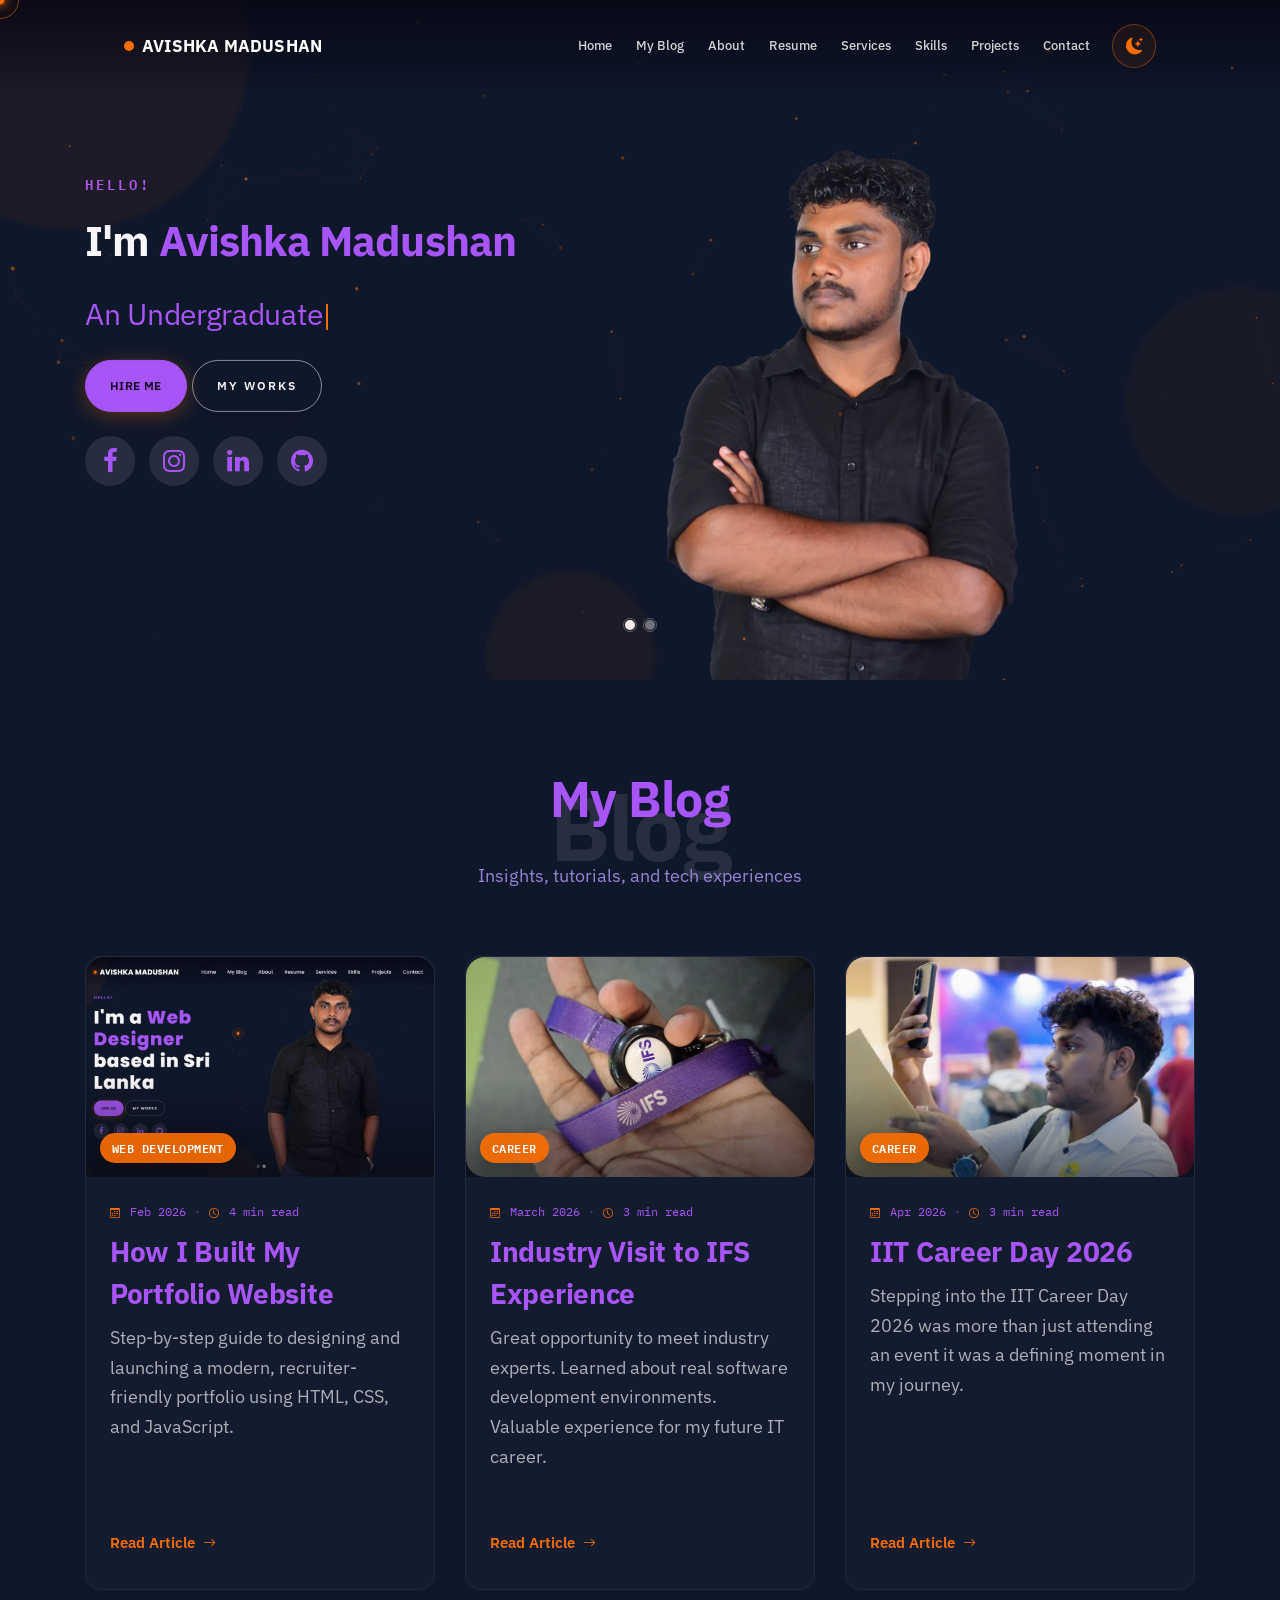
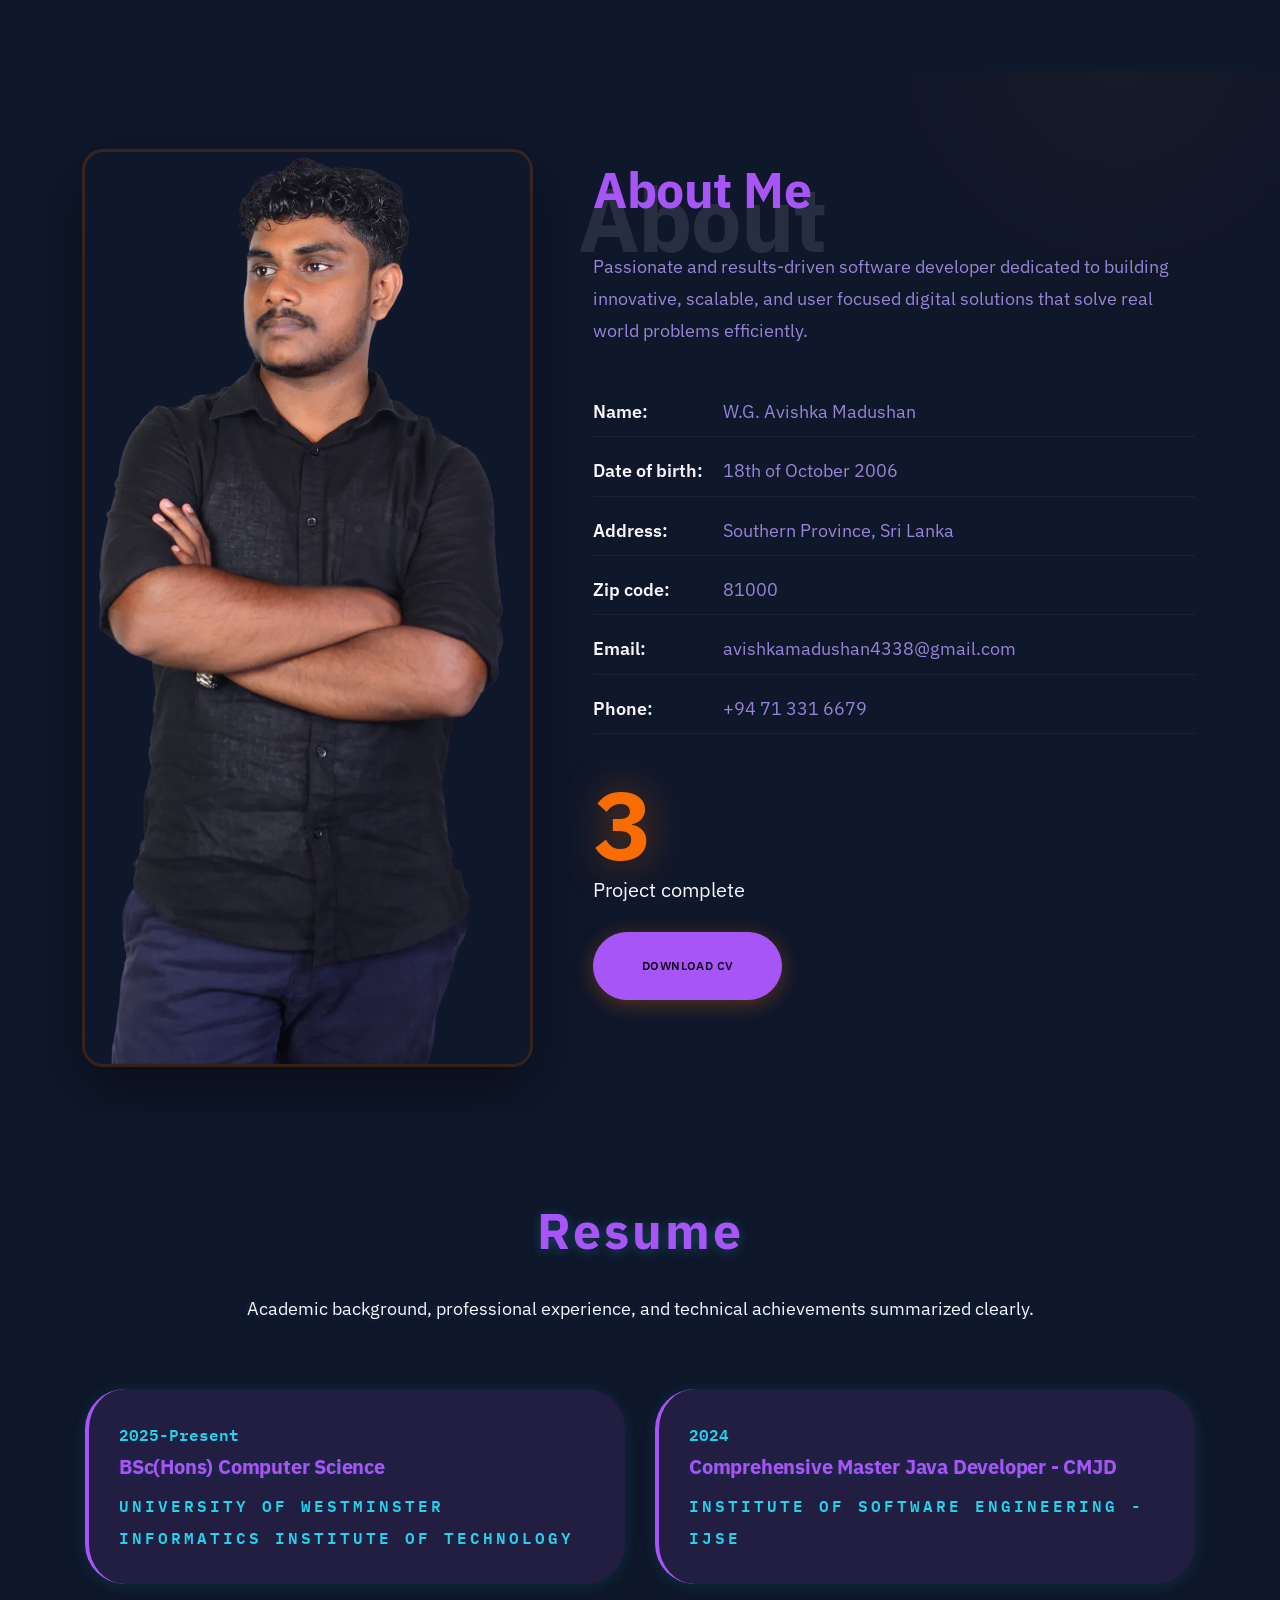
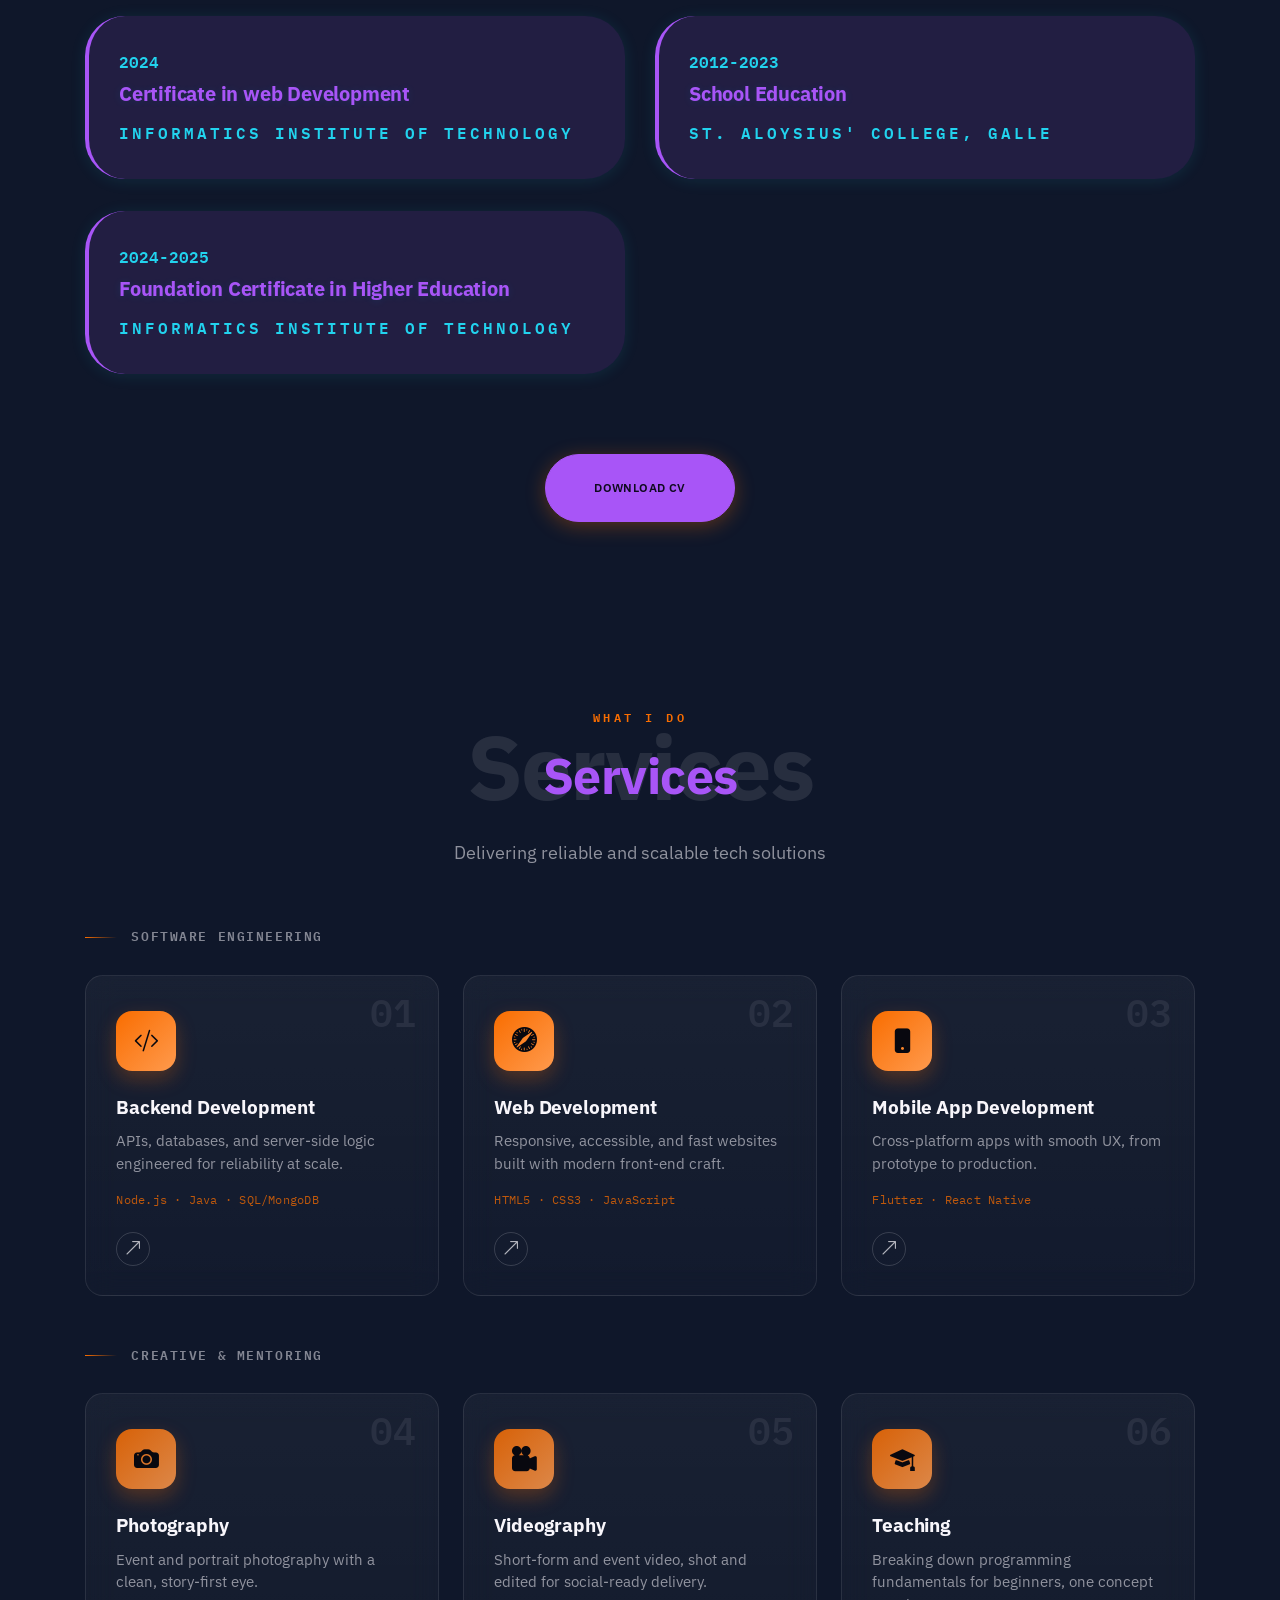
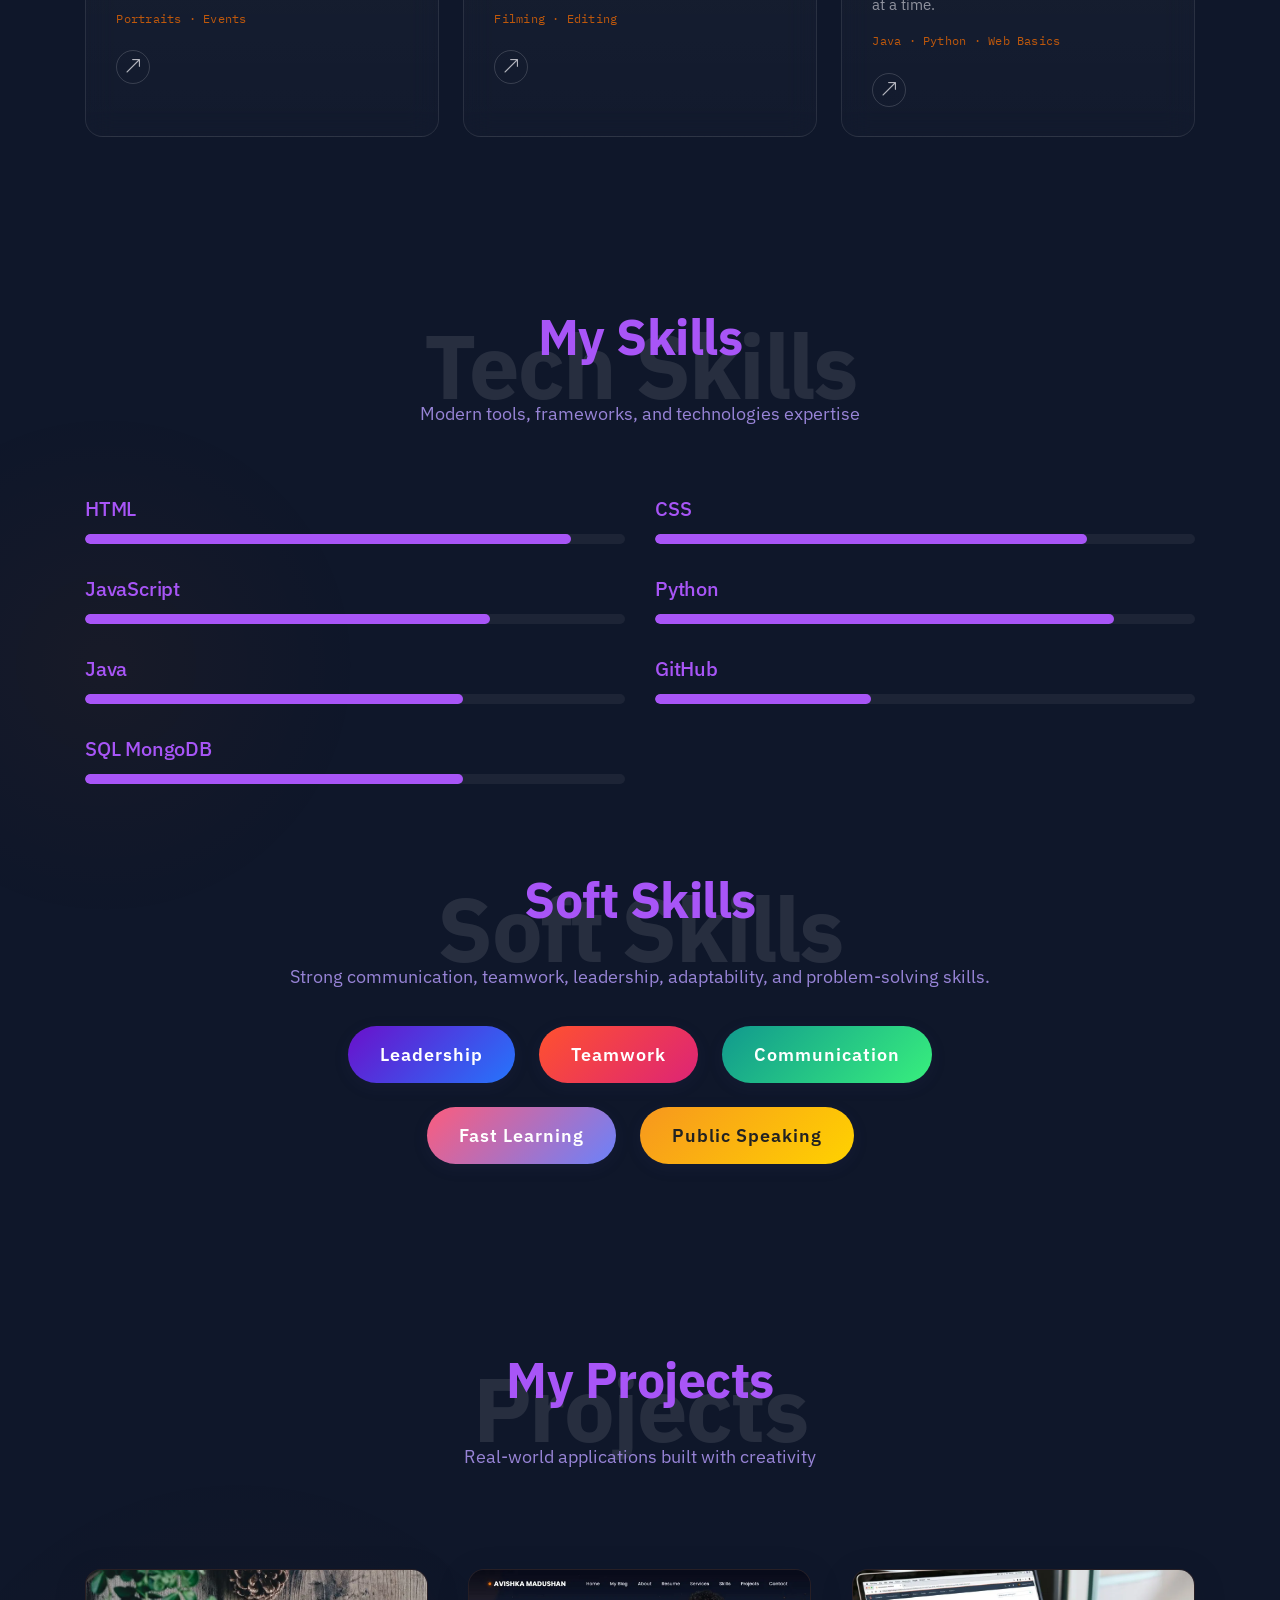
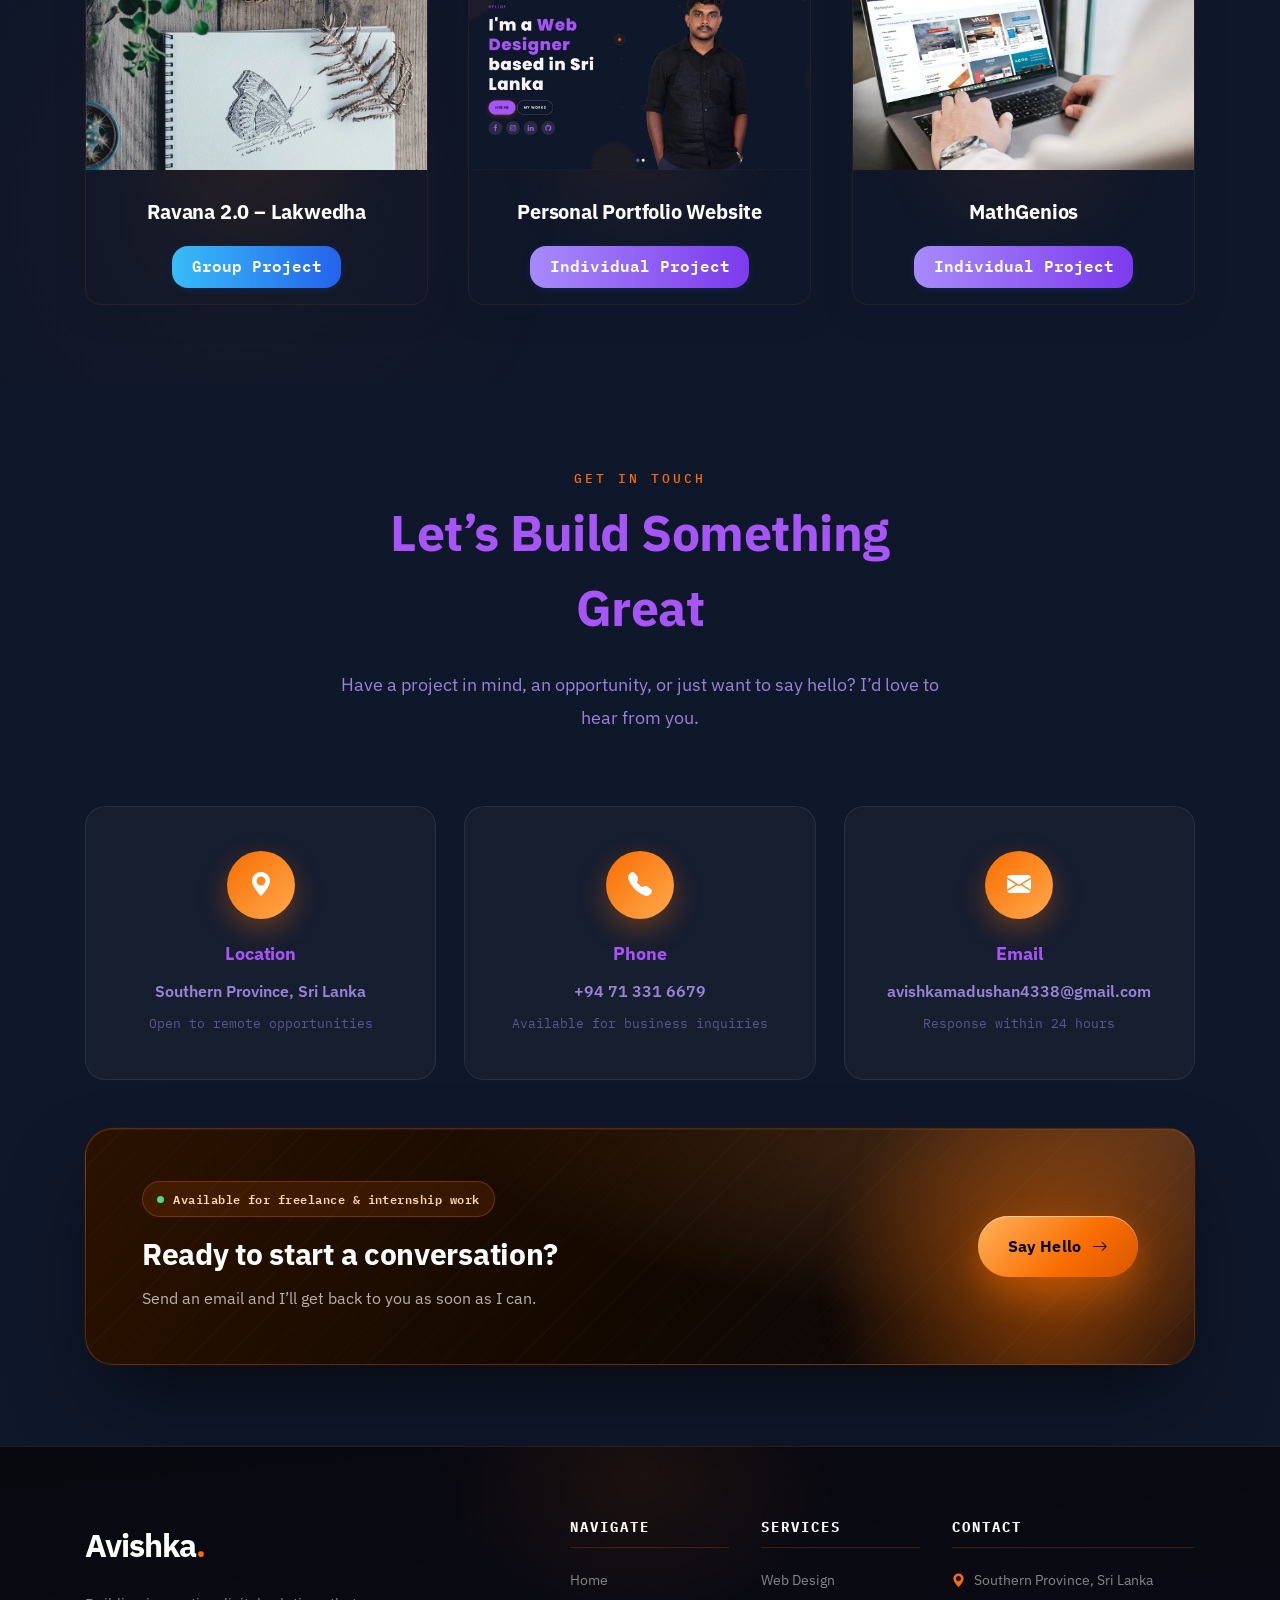
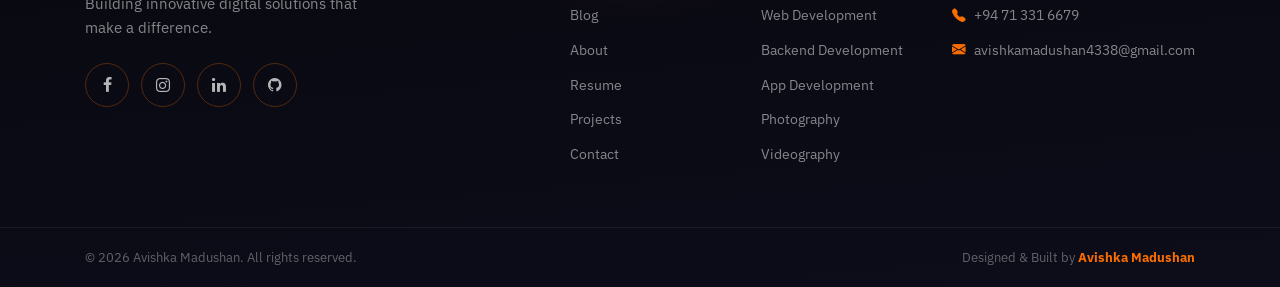
==== avishka_madushan/index.html @ 602bf265 "Redesign blog article panel, add branded scrollbar, fix focus-ring/gap bugs - Replace centered blog " ====
<!DOCTYPE html>
<html lang="en">

<head>
	<!-- ═══ PRIMARY SEO ═══ -->
	<title>Avishka Madushan | IT Student &amp; Software Developer Portfolio – Sri Lanka</title>
	<meta charset="utf-8">
	<meta name="viewport" content="width=device-width, initial-scale=1, shrink-to-fit=no, viewport-fit=cover">
	<!-- Apply saved theme before first paint to avoid a flash of the wrong theme -->
	<script>
	(function () {
		try {
			if (localStorage.getItem('am-theme') === 'light') {
				document.documentElement.setAttribute('data-theme', 'light');
			}
		} catch (e) {}
	})();
	</script>
	<meta name="description" content="Avishka Madushan – IT student and software developer from Sri Lanka. BSc Computer Science undergraduate at IIT, skilled in web development, Java, Python, and mobile apps. Browse projects, skills, and blog.">
	<meta name="keywords" content="Avishka Madushan, IT Student, Software Developer Portfolio, Web Developer Sri Lanka, Programming Projects, Sri Lanka IT Student, Computer Science Student, IIT Sri Lanka, Java Developer, Python Developer, Web Design Portfolio, Undergraduate Developer">
	<meta name="author" content="Avishka Madushan">
	<meta name="robots" content="index, follow, max-snippet:-1, max-image-preview:large, max-video-preview:-1">
	<meta name="theme-color" content="#F96D00">
	<link rel="canonical" href="https://www.avishkamadushan.lk/">

	<!-- ═══ OPEN GRAPH (Facebook / LinkedIn) ═══ -->
	<meta property="og:type" content="website">
	<meta property="og:site_name" content="Avishka Madushan Portfolio">
	<meta property="og:title" content="Avishka Madushan | IT Student &amp; Software Developer Portfolio – Sri Lanka">
	<meta property="og:description" content="Portfolio of Avishka Madushan – IT student and software developer from Sri Lanka specialising in web development, Java, Python, and mobile applications.">
	<meta property="og:url" content="https://www.avishkamadushan.lk/">
	<meta property="og:image" content="https://www.avishkamadushan.lk/images/og-about.jpg">
	<meta property="og:image:width" content="1300">
	<meta property="og:image:height" content="1902">
	<meta property="og:locale" content="en_US">

	<!-- ═══ TWITTER CARD ═══ -->
	<meta name="twitter:card" content="summary_large_image">
	<meta name="twitter:title" content="Avishka Madushan | IT Student &amp; Software Developer Portfolio">
	<meta name="twitter:description" content="Portfolio of Avishka Madushan – IT student and software developer from Sri Lanka specialising in web development, Java, Python, and mobile applications.">
	<meta name="twitter:image" content="https://www.avishkamadushan.lk/images/og-about.jpg">
	<!-- ═══ JSON-LD STRUCTURED DATA ═══ -->
	<script type="application/ld+json">
	{
		"@context": "https://schema.org",
		"@graph": [
			{
				"@type": "Person",
				"@id": "https://www.avishkamadushan.lk/#person",
				"name": "W.G. Avishka Madushan",
				"alternateName": "Avishka Madushan",
				"url": "https://www.avishkamadushan.lk/",
				"image": "https://www.avishkamadushan.lk/images/about.webp",
				"jobTitle": "IT Student & Software Developer",
				"description": "IT student and software developer from Sri Lanka, specialising in web development, Java, Python, and mobile applications.",
				"disambiguatingDescription": "W.G. Avishka Madushan, a BSc (Hons) Computer Science undergraduate at the Informatics Institute of Technology (IIT), Sri Lanka — not to be confused with other individuals sharing a similar name.",
				"email": "avishkamadushan4338@gmail.com",
				"telephone": "+94713316679",
				"nationality": {
					"@type": "Country",
					"name": "Sri Lanka"
				},
				"address": {
					"@type": "PostalAddress",
					"addressRegion": "Southern Province",
					"addressCountry": "LK"
				},
				"sameAs": [
					"https://www.linkedin.com/in/avishka-madushan-2a5027353/",
					"https://github.com/avishkamadushan4338",
					"https://www.facebook.com/share/1EXFtjEHPi/",
					"https://www.instagram.com/_avishka_madushan"
				],
				"alumniOf": {
					"@type": "EducationalOrganization",
					"name": "Informatics Institute of Technology",
					"url": "https://www.iit.ac.lk/"
				},
				"knowsAbout": [
					"Web Development", "Backend Development", "Mobile App Development",
					"Java", "Python", "JavaScript", "HTML", "CSS", "MongoDB", "SQL"
				]
			},
			{
				"@type": "WebSite",
				"@id": "https://www.avishkamadushan.lk/#website",
				"url": "https://www.avishkamadushan.lk/",
				"name": "Avishka Madushan Portfolio",
				"description": "Portfolio of Avishka Madushan – IT student and software developer from Sri Lanka.",
				"publisher": { "@id": "https://www.avishkamadushan.lk/#person" },
				"inLanguage": "en"
			},
			{
				"@type": "ProfilePage",
				"@id": "https://www.avishkamadushan.lk/#profilepage",
				"url": "https://www.avishkamadushan.lk/",
				"name": "Avishka Madushan | IT Student & Software Developer Portfolio – Sri Lanka",
				"isPartOf": { "@id": "https://www.avishkamadushan.lk/#website" },
				"mainEntity": { "@id": "https://www.avishkamadushan.lk/#person" },
				"inLanguage": "en"
			}
		]
	}
	</script>

	<!-- ═══ IDENTITY LINKS (rel=me tells Google these profiles = same person) ═══ -->
	<link rel="me" href="https://www.linkedin.com/in/avishka-madushan-2a5027353/">
	<link rel="me" href="https://github.com/avishkamadushan4338">

	<!-- ═══ AI CRAWLER MANIFEST (llms.txt convention) ═══ -->
	<link rel="llms.txt" href="/llms.txt" title="Plain-language summary for AI assistants">

	<!-- ═══ FAVICONS ═══ -->
	<link rel="icon" type="image/png" sizes="32x32" href="images/favicon-32.png">
	<link rel="icon" type="image/png" sizes="16x16" href="images/favicon-16.png">
	<link rel="apple-touch-icon" sizes="180x180" href="images/apple-touch-icon.png">

	<!-- ═══ PERFORMANCE: preconnect third-party origins ═══ -->
	<link rel="preconnect" href="https://fonts.googleapis.com">
	<link rel="preconnect" href="https://fonts.gstatic.com" crossorigin>
	<link rel="preconnect" href="https://cdn.jsdelivr.net">
	<!-- Type system: IBM Plex Sans (headings/body) · IBM Plex Mono (tags, dates, meta) — one coherent
	     technical superfamily instead of unrelated fonts stitched together; reads as engineering, not
	     marketing-site polish. Poppins kept, weights trimmed, solely to pin the splash screen unchanged. -->
	<link href="https://fonts.googleapis.com/css2?family=IBM+Plex+Sans:wght@400;500;600;700&family=IBM+Plex+Mono:wght@400;500;600&family=Poppins:wght@300;400;900&display=swap" rel="stylesheet">

	<link rel="stylesheet" href="css/open-iconic-bootstrap.min.css">
	<link rel="stylesheet" href="css/animate.css">

	<link rel="stylesheet" href="css/owl.carousel.min.css">
	<link rel="stylesheet" href="css/owl.theme.default.min.css">
	<link rel="stylesheet" href="css/magnific-popup.css">

	<link rel="stylesheet" href="css/aos.css">

	<link rel="stylesheet" href="css/ionicons.min.css">

	<link rel="stylesheet" href="css/icomoon.css">
	<link rel="stylesheet" href="css/style.css">

	<link rel="stylesheet" href="https://cdn.jsdelivr.net/npm/bootstrap-icons@1.11.3/font/bootstrap-icons.css">
	<link rel="stylesheet" href="css/premium.css">
	<!-- Responsive overrides: fluid typography, dark mode, accessibility, touch targets -->
	<link rel="stylesheet" href="css/responsive.css">
	<!-- Opt-in light theme, activated via [data-theme="light"] -->
	<link rel="stylesheet" href="css/theme-light.css">

</head>

<body data-spy="scroll" data-target=".site-navbar-target" data-offset="300">

<!-- ════ SPLASH SCREEN ════ -->
<div id="splash-screen">
  <canvas id="splash-particles"></canvas>
  <div class="splash-content">
    <div class="splash-logo">Avishka<span>.</span></div>
    <div class="splash-name">Madushan</div>
    <div class="splash-tagline">Undergraduate &nbsp;·&nbsp; Full Stack Developer &nbsp;·&nbsp; Creative Coder</div>
    <div class="splash-progress-wrap">
      <div class="splash-progress-bar" id="splash-bar"></div>
    </div>
    <span class="splash-hint">Loading experience&hellip;</span>
  </div>
</div>

<header role="banner">
<nav class="navbar navbar-expand-lg navbar-dark ftco_navbar ftco-navbar-light site-navbar-target" id="ftco-navbar" aria-label="Main navigation">
		<div class="container">
			<a class="navbar-brand" href="index.html">Avishka Madushan</a>
			<button class="navbar-toggler js-fh5co-nav-toggle fh5co-nav-toggle" type="button" data-toggle="collapse"
				data-target="#ftco-nav" aria-controls="ftco-nav" aria-expanded="false" aria-label="Toggle navigation">
				<span class="oi oi-menu"></span> Menu
			</button>

			<div class="collapse navbar-collapse" id="ftco-nav">
				<ul class="navbar-nav nav ml-auto">
					<li class="nav-item"><a href="#home-section" class="nav-link"><span>Home</span></a></li>
					<li class="nav-item"><a href="#blog-section" class="nav-link"><span>My Blog</span></a></li>
					<li class="nav-item"><a href="#about-section" class="nav-link"><span>About</span></a></li>
					<li class="nav-item"><a href="#resume-section" class="nav-link"><span>Resume</span></a></li>
					<li class="nav-item"><a href="#services-section" class="nav-link"><span>Services</span></a></li>
					<li class="nav-item"><a href="#skills-section" class="nav-link"><span>Skills</span></a></li>
					<li class="nav-item"><a href="#projects-section" class="nav-link"><span>Projects</span></a></li>
					<li class="nav-item"><a href="#contact-section" class="nav-link"><span>Contact</span></a></li>
				</ul>
			</div>
			<button type="button" id="theme-toggle" class="theme-toggle-btn" aria-pressed="false" aria-label="Switch to light theme">
				<i class="bi bi-moon-stars-fill" aria-hidden="true"></i>
			</button>
		</div>
	</nav>
</header>
<main id="main-content">
	<section id="home-section" class="hero" aria-label="Home – Avishka Madushan, IT Student and Web Developer">
		<div class="home-slider owl-carousel">
			<div class="slider-item ">
				<div class="overlay"></div>
				<div class="container">
					<div class="row d-md-flex no-gutters slider-text align-items-end justify-content-end"
						data-scrollax-parent="true">
						<div class="one-third js-fullheight order-md-last img"
							style="background-image:url(images/about.webp);"
							role="img" aria-label="Avishka Madushan – IT Student and Software Developer portrait">
							<div class="overlay"></div>
						</div>
						<div class="one-forth d-flex align-items-center ftco-animate"
							data-scrollax="properties: { translateY: '70%' }">
							<div class="text">
								<span class="subheading">Hello!</span>
								<h1 class="mb-4 mt-3">I'm <span>Avishka Madushan</span></h1>
								<h2 class="mb-4">An Undergraduate</h2>
								<p><a href="https://www.linkedin.com/in/avishka-madushan-2a5027353/" target="_blank" rel="me noopener noreferrer"
										class="btn btn-primary py-3 px-4">Hire me</a> <a
										href="https://github.com/avishkamadushan4338" target="_blank" rel="me noopener noreferrer"
										class="btn btn-white btn-outline-white py-3 px-4">My works</a></p>
							<ul class="ftco-footer-social list-unstyled mt-4">
								<li><a href="https://www.facebook.com/share/1EXFtjEHPi/" target="_blank" rel="noopener noreferrer"><span class="icon-facebook"></span></a></li>
								<li><a href="https://www.instagram.com/_avishka_madushan?igsh=MWVnM215aHkxNXJuZw==" target="_blank" rel="noopener noreferrer"><span class="icon-instagram"></span></a></li>
								<li><a href="https://www.linkedin.com/in/avishka-madushan-2a5027353/" target="_blank" rel="me noopener noreferrer"><span class="icon-linkedin"></span></a></li>
								<li><a href="https://github.com/avishkamadushan4338" target="_blank" rel="me noopener noreferrer"><span class="icon-github"></span></a></li>
							</ul>
							</div>
						</div>
					</div>
				</div>
			</div>

			<div class="slider-item">
				<div class="overlay"></div>
				<div class="container">
					<div class="row d-flex no-gutters slider-text align-items-end justify-content-end"
						data-scrollax-parent="true">
						<div class="one-third js-fullheight order-md-last img"
							style="background-image:url(images/bg_2.webp);"
							role="img" aria-label="Avishka Madushan – Full Stack Developer based in Sri Lanka">
							<div class="overlay"></div>
						</div>
						<div class="one-forth d-flex align-items-center ftco-animate"
							data-scrollax=" properties: { translateY: '70%' }">
							<div class="text">
								<span class="subheading">Hello!</span>
								<h2 class="mb-4 mt-3 slide-heading">I'm a <span>Full Stack Developer</span></h2>
								<p><a href="https://www.linkedin.com/in/avishka-madushan-2a5027353/" target="_blank" rel="me noopener noreferrer"
										class="btn btn-primary py-3 px-4">Hire me</a> <a
										href="https://github.com/avishkamadushan4338" target="_blank" rel="me noopener noreferrer"
										class="btn btn-white btn-outline-white py-3 px-4">My works</a></p>
							<ul class="ftco-footer-social list-unstyled mt-4">
								<li><a href="https://www.facebook.com/share/1EXFtjEHPi/" target="_blank" rel="noopener noreferrer"><span class="icon-facebook"></span></a></li>
								<li><a href="https://www.instagram.com/_avishka_madushan?igsh=MWVnM215aHkxNXJuZw==" target="_blank" rel="noopener noreferrer"><span class="icon-instagram"></span></a></li>
								<li><a href="https://www.linkedin.com/in/avishka-madushan-2a5027353/" target="_blank" rel="me noopener noreferrer"><span class="icon-linkedin"></span></a></li>
								<li><a href="https://github.com/avishkamadushan4338" target="_blank" rel="me noopener noreferrer"><span class="icon-github"></span></a></li>
							</ul>
							</div>
						</div>
					</div>
				</div>
			</div>
		</div>
	</section>
	<section class="ftco-section" id="blog-section" aria-label="Blog">
		<div class="container">
			<div class="row justify-content-center pb-5">
				<div class="col-md-12 heading-section text-center ftco-animate">
					<h2 class="big big-2 d-none d-md-block">Blog</h2>
					<h2 class="mb-4">My Blog</h2>
					<p>Insights, tutorials, and tech experiences</p>
				</div>
			</div>
			<div class="row">
				<div class="col-md-4 ftco-animate">
					<article class="blog-entry">
						<div class="blog-img"
							style="background-image:url('images/project-5.webp')"
							role="img" aria-label="Screenshot of Avishka Madushan's portfolio website">
							<span class="blog-img-tag">Web Development</span>
						</div>
						<div class="text p-4">
							<div class="meta mb-2"><span><i class="bi bi-calendar3" aria-hidden="true"></i> Feb 2026</span><span class="meta-dot" aria-hidden="true">&middot;</span><span><i class="bi bi-clock" aria-hidden="true"></i> 4 min read</span></div>
							<h3 class="mb-2"><a href="#" class="vlog-readmore" data-index="0">How I Built My Portfolio Website</a></h3>
							<p>Step-by-step guide to designing and launching a modern, recruiter-friendly portfolio
								using HTML, CSS, and JavaScript.</p>
							<div class="sr-only">Building my own portfolio website was one of the most rewarding projects I have undertaken as a Computer Science undergraduate. This site is more than just a webpage — it is a reflection of my skills, personality, and growth as a developer. I started by planning the structure and sections I wanted to showcase: a hero introduction, blog, about me, resume, services, skills, projects, and a contact section. For the technology stack, I chose HTML5, CSS3, and JavaScript — the core web technologies I am most comfortable with, integrating Bootstrap, Owl Carousel, and AOS for animations. The Projects section features a dynamic modal system with tech stack, duration, features, and links to GitHub and live demos. The site is deployed and hosted on GitHub Pages.</div>
							<button class="blog-readmore-link vlog-readmore" data-index="0">Read Article <i class="bi bi-arrow-right" aria-hidden="true"></i></button>
						</div>
					</article>
				</div>
				<div class="col-md-4 ftco-animate">
					<article class="blog-entry">
						<div class="blog-img"
							style="background-image:url('images/image_2.webp')"
							role="img" aria-label="Industry visit to IFS Orion City campus">
							<span class="blog-img-tag">Career</span>
						</div>
						<div class="text p-4">
							<div class="meta mb-2"><span><i class="bi bi-calendar3" aria-hidden="true"></i> March 2026</span><span class="meta-dot" aria-hidden="true">&middot;</span><span><i class="bi bi-clock" aria-hidden="true"></i> 3 min read</span></div>
							<h3 class="mb-2"><a href="#" class="vlog-readmore" data-index="1">Industry Visit to IFS Experience</a></h3>
							<p>Great opportunity to meet industry experts. Learned about real software development environments. Valuable experience for my future IT career. </p>
							<div class="sr-only">I had the opportunity to participate in an Industry Visit to the IFS office located at Orion City, organized for students of the Informatics Institute of Technology as part of professional development exposure to the IT industry. During the session, I interacted with industry experts, explored the company environment, and learned about real-world software development practices, career paths, industry expectations, and the skills required to succeed in the modern IT workplace. This experience helped bridge the gap between academic learning and real industry practices as I prepare for my future career in the IT industry.</div>
							<button class="blog-readmore-link vlog-readmore" data-index="1">Read Article <i class="bi bi-arrow-right" aria-hidden="true"></i></button>
						</div>
					</article>
				</div>
				<div class="col-md-4 ftco-animate">
					<article class="blog-entry">
						<div class="blog-img"
							style="background-image:url('images/image_3.webp')"
							role="img" aria-label="IIT Career Day 2026 – A Step Towards My Professional Journey">
							<span class="blog-img-tag">Career</span>
						</div>
						<div class="text p-4">
							<div class="meta mb-2"><span><i class="bi bi-calendar3" aria-hidden="true"></i> Apr 2026</span><span class="meta-dot" aria-hidden="true">&middot;</span><span><i class="bi bi-clock" aria-hidden="true"></i> 3 min read</span></div>
							<h3 class="mb-2"><a href="#" class="vlog-readmore" data-index="2">IIT Career Day 2026</a></h3>
							<p>Stepping into the IIT Career Day 2026 was more than just attending an event it was a defining moment in my journey.</p>
							<div class="sr-only">Stepping into the IIT Career Day 2026 was more than just attending an event — it was a defining moment in my journey as an aspiring software engineer. This event brought together leading companies, industry professionals, and ambitious students, creating an environment filled with opportunities, innovation, and inspiration. During the career day, I engaged directly with industry professionals, showcased my skills and academic projects, understood real-world expectations in the tech industry, and experienced real interview scenarios. One of the most exciting moments was being interviewed by the Amana Bank hiring team for a Project Management Intern role.</div>
							<button class="blog-readmore-link vlog-readmore" data-index="2">Read Article <i class="bi bi-arrow-right" aria-hidden="true"></i></button>
						</div>
					</article>
				</div>
			</div>
		</div>
	</section>

	<!-- Vlog Article Panel (Reusable, slide-in reader) -->
	<div id="vlog-modal" class="vlog-modal" aria-hidden="true" role="dialog" aria-modal="true" aria-labelledby="vlog-modal-title" tabindex="-1">
		<div class="vlog-modal-backdrop" data-vlog-dismiss></div>
		<div class="vlog-modal-content">
			<div class="vlog-modal-progress" aria-hidden="true"><span id="vlog-modal-progress-bar"></span></div>

			<header class="vlog-modal-topbar">
				<span class="vlog-modal-brand"><i class="bi bi-journal-text" aria-hidden="true"></i> Article</span>
				<button type="button" class="vlog-modal-close" title="Close" aria-label="Close article" data-vlog-dismiss>
					<i class="bi bi-x-lg" aria-hidden="true"></i>
				</button>
			</header>

			<div class="vlog-modal-scroll">
				<div id="vlog-modal-image" class="vlog-modal-image"></div>

				<div class="vlog-modal-body">
					<span id="vlog-modal-category" class="vlog-modal-tag"></span>
					<h2 id="vlog-modal-title"></h2>
					<p class="vlog-modal-meta">
						<span><i class="bi bi-calendar3" aria-hidden="true"></i> <span id="vlog-modal-date"></span></span>
						<span class="vlog-modal-meta-dot" aria-hidden="true">&middot;</span>
						<span><i class="bi bi-clock" aria-hidden="true"></i> <span id="vlog-modal-readtime"></span></span>
					</p>

					<div id="vlog-modal-description" class="vlog-modal-description"></div>
					<div id="vlog-modal-extra"></div>

					<div class="vlog-modal-footer">
						<div class="vlog-modal-author">
							<span class="vlog-modal-author-avatar">AM</span>
							<span class="vlog-modal-author-text">
								<strong>Avishka Madushan</strong>
								<small>IT Student &amp; Software Developer</small>
							</span>
						</div>
						<div id="vlog-modal-social" class="vlog-modal-social">
							<span class="vlog-modal-social-label">Share</span>
							<a href="https://twitter.com/share?url=https://www.avishkamadushan.lk" target="_blank" rel="noopener noreferrer" title="Share on Twitter" aria-label="Share on Twitter" class="vlog-share-btn vlog-share-twitter"><i class="icon-twitter" aria-hidden="true"></i></a>
							<a href="https://facebook.com/sharer/sharer.php?u=https://www.avishkamadushan.lk" target="_blank" rel="noopener noreferrer" title="Share on Facebook" aria-label="Share on Facebook" class="vlog-share-btn vlog-share-facebook"><i class="icon-facebook" aria-hidden="true"></i></a>
							<a href="https://www.linkedin.com/shareArticle?mini=true&url=https://www.avishkamadushan.lk" target="_blank" rel="noopener noreferrer" title="Share on LinkedIn" aria-label="Share on LinkedIn" class="vlog-share-btn vlog-share-linkedin"><i class="icon-linkedin" aria-hidden="true"></i></a>
							<a href="https://wa.me/?text=https://www.avishkamadushan.lk" target="_blank" rel="noopener noreferrer" title="Share on WhatsApp" aria-label="Share on WhatsApp" class="vlog-share-btn vlog-share-whatsapp"><i class="icon-whatsapp" aria-hidden="true"></i></a>
						</div>
					</div>
				</div>
			</div>
		</div>
	</div>



	<section class="ftco-about img ftco-section ftco-no-pb" id="about-section" aria-label="About Me">
		<div class="container">

			<!-- Mobile-only heading (hidden on md+) -->
			<div class="row d-md-none mb-3">
				<div class="col-12 heading-section ftco-animate">
					<h2 class="mb-3">About Me</h2>
				</div>
			</div>

			<div class="row d-flex">
				<!-- Image column -->
				<div class="col-md-6 col-lg-5 d-flex">
					<div class="img-about img d-flex align-items-stretch">
						<div class="overlay"></div>
						<div class="img d-flex align-self-stretch align-items-center"
							style="background-image:url(images/bg_1.webp);"
							role="img" aria-label="Avishka Madushan profile photo">
						</div>
					</div>
				</div>

				<!-- Text column -->
				<div class="col-md-6 col-lg-7 pl-lg-5 pb-5">
					<div class="row justify-content-start pb-3">
						<div class="col-md-12 heading-section ftco-animate">
							<!-- Desktop-only heading (hidden on mobile) -->
							<h2 class="big d-none d-md-block">About</h2>
							<h2 class="mb-4 d-none d-md-block">About Me</h2>
							<p>Passionate and results-driven software developer dedicated to building innovative,
								scalable, and user focused digital solutions that solve real world problems efficiently.
							</p>
							<ul class="about-info mt-4 px-md-0 px-2">
								<li class="d-flex"><span>Name:</span> <span>W.G. Avishka Madushan</span></li>
								<li class="d-flex"><span>Date of birth:</span> <span>18th of October 2006</span></li>
								<li class="d-flex"><span>Address:</span> <span>Southern Province, Sri Lanka</span></li>
								<li class="d-flex"><span>Zip code:</span> <span>81000</span></li>
								<li class="d-flex"><span>Email:</span> <span>avishkamadushan4338@gmail.com</span></li>
								<li class="d-flex"><span>Phone: </span> <span>+94 71 331 6679</span></li>
							</ul>
						</div>
					</div>
					<div class="counter-wrap ftco-animate d-flex mt-md-3">
						<div class="text">
							<p class="mb-4">
								<span class="number">3</span>
								<span>Project complete</span>
							</p>
							<p><a href="cv/W.G.Avishka_Madushan.pdf" class="btn btn-primary py-4 px-5" download>Download
									CV</a></p>
						</div>
					</div>
				</div>
			</div>
		</div>
	</section>

	<section class="ftco-section ftco-no-pb" id="resume-section" aria-label="Resume">
		<div class="container">
			<div class="row justify-content-center pb-5">
				<div class="col-md-10 heading-section text-center ftco-animate">
					<!-- <h2 class="big big-2">Resume</h2> -->
					<h2 class="mb-4">Resume</h2>
					<p>Academic background, professional experience, and technical achievements summarized clearly.</p>
				</div>
			</div>
			<div class="row">
				<div class="col-md-6">
					<div class="resume-wrap ftco-animate">
						<span class="date">2025-Present</span>
						<h2>BSc(Hons) Computer Science</h2>
						<span class="position">University of Westminster<br></span>
						<span class="position">Informatics Institute of Technology</span>

					</div>
					<div class="resume-wrap ftco-animate">
						<span class="date">2024</span>
						<h2>Certificate in web Development</h2>
						<span class="position">Informatics Institute of Technology</span>

					</div>
					<div class="resume-wrap ftco-animate">
						<span class="date">2024-2025</span>
						<h2>Foundation Certificate in Higher Education</h2>
						<span class="position">Informatics Institute of Technology</span>

					</div>

				</div>

				<div class="col-md-6">
					<div class="resume-wrap ftco-animate">
						<span class="date">2024</span>
						<h2>Comprehensive Master Java Developer - CMJD</h2>
						<span class="position">Institute of Software Engineering - IJSE</span>
					</div>
					<div class="resume-wrap ftco-animate">
						<span class="date">2012-2023</span>
						<h2>School Education</h2>
						<span class="position">St. Aloysius' College, Galle</span>
					</div>

				</div>
			</div>
			<div class="row justify-content-center mt-5">
				<div class="col-md-6 text-center ftco-animate">
					<p><a href="cv/W.G.Avishka_Madushan.pdf" class="btn btn-primary py-4 px-5" download>Download CV</a>
					</p>
				</div>
			</div>
		</div>
	</section>

	<section class="ftco-section services-premium" id="services-section" aria-label="Services">
		<div class="container">
			<div class="row justify-content-center pb-4">
				<div class="col-md-12 heading-section text-center ftco-animate">
					<h2 class="big big-2 d-none d-md-block">Services</h2>
					<span class="services-eyebrow">What I Do</span>
					<h2 class="mb-4">Services</h2>
					<p>Delivering reliable and scalable tech solutions</p>
				</div>
			</div>

			<div class="services-group">
				<div class="services-group-label ftco-animate">
					<span class="services-group-line" aria-hidden="true"></span>
					<span>Software Engineering</span>
				</div>
				<div class="services-grid">
					<a href="#projects-section" class="services-1" data-tag="Core" style="--sd:0s">
						<span class="services-index">01</span>
						<span class="icon">
							<i class="bi bi-code-slash"></i>
						</span>
						<div class="desc">
							<h3>Backend Development</h3>
							<p>APIs, databases, and server-side logic engineered for reliability at scale.</p>
							<span class="services-stack">Node.js &middot; Java &middot; SQL/MongoDB</span>
						</div>
						<span class="services-arrow" aria-hidden="true"><i class="bi bi-arrow-up-right"></i></span>
					</a>
					<a href="#projects-section" class="services-1" data-tag="Core" style="--sd:0.08s">
						<span class="services-index">02</span>
						<span class="icon">
							<i class="bi bi-browser-safari"></i>
						</span>
						<div class="desc">
							<h3>Web Development</h3>
							<p>Responsive, accessible, and fast websites built with modern front-end craft.</p>
							<span class="services-stack">HTML5 &middot; CSS3 &middot; JavaScript</span>
						</div>
						<span class="services-arrow" aria-hidden="true"><i class="bi bi-arrow-up-right"></i></span>
					</a>
					<a href="#projects-section" class="services-1" data-tag="Core" style="--sd:0.16s">
						<span class="services-index">03</span>
						<span class="icon">
							<i class="bi bi-phone-fill"></i>
						</span>
						<div class="desc">
							<h3>Mobile App Development</h3>
							<p>Cross-platform apps with smooth UX, from prototype to production.</p>
							<span class="services-stack">Flutter &middot; React Native</span>
						</div>
						<span class="services-arrow" aria-hidden="true"><i class="bi bi-arrow-up-right"></i></span>
					</a>
				</div>
			</div>

			<div class="services-group">
				<div class="services-group-label ftco-animate">
					<span class="services-group-line" aria-hidden="true"></span>
					<span>Creative &amp; Mentoring</span>
				</div>
				<div class="services-grid">
					<a href="#contact-section" class="services-1 services-1--creative" data-tag="Creative" style="--sd:0.24s">
						<span class="services-index">04</span>
						<span class="icon">
							<i class="bi bi-camera-fill"></i>
						</span>
						<div class="desc">
							<h3>Photography</h3>
							<p>Event and portrait photography with a clean, story-first eye.</p>
							<span class="services-stack">Portraits &middot; Events</span>
						</div>
						<span class="services-arrow" aria-hidden="true"><i class="bi bi-arrow-up-right"></i></span>
					</a>
					<a href="#contact-section" class="services-1 services-1--creative" data-tag="Creative" style="--sd:0.32s">
						<span class="services-index">05</span>
						<span class="icon">
							<i class="bi bi-camera-reels-fill"></i>
						</span>
						<div class="desc">
							<h3>Videography</h3>
							<p>Short-form and event video, shot and edited for social-ready delivery.</p>
							<span class="services-stack">Filming &middot; Editing</span>
						</div>
						<span class="services-arrow" aria-hidden="true"><i class="bi bi-arrow-up-right"></i></span>
					</a>
					<a href="#contact-section" class="services-1 services-1--creative" data-tag="Mentoring" style="--sd:0.4s">
						<span class="services-index">06</span>
						<span class="icon">
							<i class="bi bi-mortarboard-fill"></i>
						</span>
						<div class="desc">
							<h3>Teaching</h3>
							<p>Breaking down programming fundamentals for beginners, one concept at a time.</p>
							<span class="services-stack">Java &middot; Python &middot; Web Basics</span>
						</div>
						<span class="services-arrow" aria-hidden="true"><i class="bi bi-arrow-up-right"></i></span>
					</a>
				</div>
			</div>
		</div>
	</section>


	<section class="ftco-section" id="skills-section" aria-label="Skills">
		<div class="container">
			<div class="row justify-content-center pb-5">
				<div class="col-md-12 heading-section text-center ftco-animate">
					<h2 class="big big-2 d-none d-md-block">Tech Skills</h2>
					<h2 class="mb-4">My Skills</h2>
					<p>Modern tools, frameworks, and technologies expertise</p>
				</div>
			</div>
			<div class="row">
				<div class="col-md-6 animate-box">
					<div class="progress-wrap ftco-animate">
						<h3>HTML</h3>
						<div class="progress">
							<div class="progress-bar color-1" role="progressbar" aria-valuenow="90" aria-valuemin="0"
								aria-valuemax="100" style="width:90%">
								<span>90%</span>
							</div>
						</div>
					</div>
				</div>
				<div class="col-md-6 animate-box">
					<div class="progress-wrap ftco-animate">
						<h3>CSS</h3>
						<div class="progress">
							<div class="progress-bar color-2" role="progressbar" aria-valuenow="80" aria-valuemin="0"
								aria-valuemax="100" style="width:80%">
								<span>80%</span>
							</div>
						</div>
					</div>
				</div>
				<div class="col-md-6 animate-box">
					<div class="progress-wrap ftco-animate">
						<h3>JavaScript</h3>
						<div class="progress">
							<div class="progress-bar color-3" role="progressbar" aria-valuenow="75" aria-valuemin="0"
								aria-valuemax="100" style="width:75%">
								<span>75%</span>
							</div>
						</div>
					</div>
				</div>
				<div class="col-md-6 animate-box">
					<div class="progress-wrap ftco-animate">
						<h3>Python</h3>
						<div class="progress">
							<div class="progress-bar color-4" role="progressbar" aria-valuenow="85" aria-valuemin="0"
								aria-valuemax="100" style="width:85%">
								<span>85%</span>
							</div>
						</div>
					</div>
				</div>
				<div class="col-md-6 animate-box">
					<div class="progress-wrap ftco-animate">
						<h3>Java</h3>
						<div class="progress">
							<div class="progress-bar color-5" role="progressbar" aria-valuenow="70" aria-valuemin="0"
								aria-valuemax="100" style="width:70%">
								<span>70%</span>
							</div>
						</div>
					</div>
				</div>
				<div class="col-md-6 animate-box">
					<div class="progress-wrap ftco-animate">
						<h3>GitHub</h3>
						<div class="progress">
							<div class="progress-bar color-6" role="progressbar" aria-valuenow="40" aria-valuemin="0"
								aria-valuemax="100" style="width:40%">
								<span>40%</span>
							</div>
						</div>
					</div>
				</div>
				<div class="col-md-6 animate-box">
					<div class="progress-wrap ftco-animate">
						<h3>SQL MongoDB</h3>
						<div class="progress">
							<div class="progress-bar color-6" role="progressbar" aria-valuenow="70" aria-valuemin="0"
								aria-valuemax="100" style="width:70%">
								<span>70%</span>
							</div>
						</div>
					</div>
				</div>
			</div>
		</div>
	<div class="container mt-5">
		<div class="row justify-content-center pb-3">
			<div class="col-md-12 heading-section text-center ftco-animate">
				<h2 class="big big-2 d-none d-md-block">Soft Skills</h2>
				<h2 class="mb-4">Soft Skills</h2>
				<p>Strong communication, teamwork, leadership, adaptability, and problem-solving skills.</p>
			</div>
		</div>
		<div class="row justify-content-center">
			<div class="col-md-8 animate-box">
				<ul class="soft-skills-list">
					<li style="background:linear-gradient(135deg,#6a11cb,#2575fc);">Leadership</li>
					<li style="background:linear-gradient(135deg,#ff512f,#dd2476);">Teamwork</li>
					<li style="background:linear-gradient(135deg,#11998e,#38ef7d);">Communication</li>
					<li style="background:linear-gradient(135deg,#fc5c7d,#6a82fb);">Fast Learning</li>
					<li style="background:linear-gradient(135deg,#f7971e,#ffd200);color:#222;">Public Speaking</li>
				</ul>
			</div>
		</div>
	</div>
	</section>


	<section class="ftco-section ftco-project" id="projects-section" aria-label="Projects">
		<div class="container">
			<div class="row justify-content-center pb-5">
				<div class="col-md-12 heading-section text-center ftco-animate">
					<h2 class="big big-2 d-none d-md-block">Projects</h2>
					<h2 class="mb-4">My Projects</h2>
					<p>Real-world applications built with creativity</p>
				</div>
			</div>
			<div class="projects-grid">
				<!-- Example Project Card -->
				<div class="project-card" onclick="showProjectModal('ravana')">
					<div class="project-img" style="background-image:url('images/project-4.webp');"
						role="img" aria-label="Ravana 2.0 Lakwedha – Ayurvedic healthcare platform project screenshot"></div>
					<div class="project-content">
						<div class="project-title">Ravana 2.0 – Lakwedha</div>
						<span class="project-badge group">Group Project</span>
					</div>
					<div class="sr-only">Led a 6-member team in developing Sri Lanka's first integrated Ayurvedic healthcare platform (2025/9 – 2026/3). Engineered verified practitioner booking, QR-authenticated herbal marketplace, and encrypted electronic medical records system. Built with Flutter, React, Node.js, MongoDB.</div>
				</div>
				<div class="project-card" onclick="showProjectModal('portfolio')">
					<div class="project-img" style="background-image:url('images/project-5.webp');"
						role="img" aria-label="Personal portfolio website – built with HTML, CSS and JavaScript"></div>
					<div class="project-content">
						<div class="project-title">Personal Portfolio Website</div>
						<span class="project-badge individual">Individual Project</span>
					</div>
					<div class="sr-only">A modern, responsive portfolio website (2026/1 – 2026/2) showcasing skills, projects, and experience. Built with HTML, CSS, JavaScript, deployed on GitHub Pages. Features responsive design, animated sections, and SEO optimization.</div>
				</div>
				<div class="project-card" onclick="showProjectModal('mathgenios')">
					<div class="project-img" style="background-image:url('images/project-3.webp');"
						role="img" aria-label="MathGenios – interactive kids multiplication game screenshot"></div>
					<div class="project-content">
						<div class="project-title">MathGenios</div>
						<span class="project-badge individual">Individual Project</span>
					</div>
					<div class="sr-only">An interactive educational math game (2026/2 – Present) helping kids improve multiplication skills. Built with JavaScript, HTML5, CSS3. Features timed quizzes, score tracking, and multiple difficulty levels.</div>
				</div>
			</div>

			<!-- Modal -->
			<div id="project-modal" class="project-modal" tabindex="-1" style="display:none;">
				<div class="project-modal-content">
					<span class="close-modal" onclick="closeProjectModal()" tabindex="0">&times;</span>
					<div id="modal-project-details"></div>
				</div>
			</div>
		</div>
	</section>

	<script>
		const projectData = {
			ravana: {
				title: 'Ravana 2.0 – Lakwedha',
				type: 'Group Project',
				badgeClass: 'group',
				duration: '2025/9 – 2026/3',
				image: 'images/project-4.webp',
				tech: ['Flutter', 'React', 'Node.js', 'MongoDB'],
				description: `Led a 6-member team in developing Sri Lanka\'s first integrated Ayurvedic healthcare platform. Engineered verified practitioner booking, QR-authenticated herbal marketplace, and encrypted electronic medical records system. Delivered a full-stack solution enhancing trust and digital access in traditional healthcare.`,
				features: [
					'Verified Doctor Booking',
					'QR Authenticated Marketplace',
					'Encrypted EMR System',
					'Admin Dashboard'
				],
				github: 'https://github.com/GovinduDandeniya/Lakwedha.git',
				demo: 'https://www.youtube.com/watch?v=WdzU5EfEHGE&feature=youtu.be'
			},
			portfolio: {
				title: 'Personal Portfolio Website',
				type: 'Individual Project',
				badgeClass: 'individual',
				duration: '2026/1 – 2026/2',
				image: 'images/project-5.webp',
				tech: ['HTML', 'CSS', 'JavaScript', 'GitHub Pages'],
				description: `A modern, responsive portfolio website to showcase my skills, projects, and experience. Developed using HTML, CSS, JavaScript, and deployed on GitHub Pages.`,
				features: [
					'Responsive Design',
					'Animated Sections',
					'Contact Form',
					'SEO Optimized'
				],
				github: 'https://github.com/avishkamadushan4338/Avishka_madushan.git',
				host: 'https://www.avishkamadushan.lk'
			},
			mathgenios: {
				title: 'MathGenios – Kids Multiplication Game',
				type: 'Individual Project',
				badgeClass: 'individual',
				duration: '2026/2 – Present',
				image: 'images/project-3.webp',
				tech: ['JavaScript', 'HTML5', 'CSS3'],
				description: `An interactive educational math game designed to help kids improve their multiplication skills in a fun and engaging way. Features include timed quizzes, score tracking, and difficulty levels to enhance learning.`,
				features: [
					'Interactive Multiplication Quizzes',
					'Timer & Score Tracking System',
					'Multiple Difficulty Levels',
					'Kid-Friendly UI Design'
				],
				github: 'https://github.com/',
				demo: '#'
			}
		};

		function showProjectModal(id) {
			const p = projectData[id];
			let techTags = p.tech.map(t => `<span class='tech-tag'>${t}</span>`).join(' ');
			let features = p.features.map(f => `<li>${f}</li>`).join('');
			let modalHtml = `
			<h2 class='modal-title' style='font-size:1.35rem;text-align:center;margin-bottom:0.7rem;'>${p.title}</h2>
			<span class='project-badge ${p.badgeClass}' style='margin-bottom:0.5rem;'>${p.type}</span>
			<div class='modal-duration' style='font-size:1rem;margin-bottom:0.5rem;'>Duration: ${p.duration}</div>
			<div class='modal-tech' style='display:flex;flex-wrap:wrap;gap:0.5rem;justify-content:center;margin-bottom:0.7rem;'>${techTags}</div>
			<div class='modal-desc' style='font-size:1rem;margin-bottom:0.7rem;text-align:center;'>${p.description}</div>
			<ul class='modal-features' style='padding-left:1.2rem;margin-bottom:0.7rem;'>${features}</ul>
			<div class='modal-actions' style='display:flex;gap:0.7rem;justify-content:center;'>
				<a href='${p.github}' target='_blank' class='modal-btn github'>View Code</a>
				${p.host ? `<a href='${p.host}' target='_blank' class='modal-btn demo'>Visit Site</a>` : ''}
				${p.demo ? `<a href='${p.demo}' target='_blank' class='modal-btn demo'>Live Demo</a>` : ''}
			</div>
		`;
			document.getElementById('modal-project-details').innerHTML = modalHtml;
			// inject responsive image for better loading and accessibility
			const imageHtml = `<div style="text-align:center;margin-bottom:0.8rem;"><img src="${p.image}" alt="${p.title}" loading="lazy" width="1200" height="675" style="max-width:100%;height:auto;border-radius:10px;object-fit:cover;"/></div>`;
			document.getElementById('modal-project-details').insertAdjacentHTML('afterbegin', imageHtml);
			const modalEl = document.getElementById('project-modal');
			modalEl.style.display = 'flex';
			modalEl.setAttribute('role','dialog');
			modalEl.setAttribute('aria-modal','true');
			modalEl.setAttribute('aria-hidden','false');
			document.body.classList.add('modal-open');
			// simple focus management
			modalEl.dataset.previousFocus = document.activeElement ? (document.activeElement.id || document.activeElement.tagName) : '';
			modalEl.tabIndex = -1;
			modalEl.focus();
		}
		function closeProjectModal() {
			const modalEl = document.getElementById('project-modal');
			modalEl.style.display = 'none';
			modalEl.setAttribute('aria-hidden','true');
			document.body.classList.remove('modal-open');
			// restore focus if possible
			try{ const prev = modalEl.dataset.previousFocus; if(prev){ const el = document.getElementById(prev); if(el) el.focus(); }}catch(e){}
		}
		window.onclick = function (e) {
			if (e.target === document.getElementById('project-modal')) closeProjectModal();
		}
	</script>


	<!-- <section class="ftco-section ftco-hireme img margin-top" style="background-image: url(images/bg_1.jpg)">
		<div class="container">
			<div class="row justify-content-center">
				<div class="col-md-7 ftco-animate text-center">
					<h2>I'm <span>Available</span> for freelancing</h2>
					<p>A small river named Duden flows by their place and supplies it with the necessary regelialia.</p>
					<p class="mb-0"><a href="#" class="btn btn-primary py-3 px-5">Hire me</a></p>
				</div>
			</div>
		</div>
	</section> -->

	<section class="ftco-section contact-section ftco-no-pb" id="contact-section" aria-label="Contact">
		<div class="container">
			<div class="row justify-content-center mb-5 pb-2">
				<div class="col-lg-7 heading-section text-center ftco-animate">
					<span class="subheading">Get In Touch</span>
					<h2 class="mb-4">Let&rsquo;s Build Something Great</h2>
					<p>Have a project in mind, an opportunity, or just want to say hello? I&rsquo;d love to hear from you.</p>
				</div>
			</div>

			<div class="contact-cards-row ftco-animate">
				<div class="contact-card">
					<span class="contact-card-icon" aria-hidden="true"><i class="bi bi-geo-alt-fill"></i></span>
					<h3>Location</h3>
					<p class="contact-card-value">Southern Province, Sri Lanka</p>
					<span class="contact-card-note">Open to remote opportunities</span>
				</div>
				<a href="tel:+94713316679" class="contact-card contact-card-link">
					<span class="contact-card-icon" aria-hidden="true"><i class="bi bi-telephone-fill"></i></span>
					<h3>Phone</h3>
					<p class="contact-card-value">+94 71 331 6679</p>
					<span class="contact-card-note">Available for business inquiries</span>
				</a>
				<a href="mailto:avishkamadushan4338@gmail.com" class="contact-card contact-card-link">
					<span class="contact-card-icon" aria-hidden="true"><i class="bi bi-envelope-fill"></i></span>
					<h3>Email</h3>
					<p class="contact-card-value">avishkamadushan4338@gmail.com</p>
					<span class="contact-card-note">Response within 24 hours</span>
				</a>
			</div>

			<div class="contact-cta ftco-animate">
				<span class="contact-cta-orb" aria-hidden="true"></span>
				<div class="contact-cta-text">
					<span class="contact-cta-status"><span class="contact-cta-dot" aria-hidden="true"></span>Available for freelance &amp; internship work</span>
					<h3>Ready to start a conversation?</h3>
					<p>Send an email and I&rsquo;ll get back to you as soon as I can.</p>
				</div>
				<a href="mailto:avishkamadushan4338@gmail.com" class="contact-cta-btn">
					<span>Say Hello</span>
					<i class="bi bi-arrow-right" aria-hidden="true"></i>
				</a>
			</div>
		</div>
	</section>



</main>
	<footer class="pf-footer" role="contentinfo">
		<div class="pf-footer-glow"></div>
		<div class="container pf-footer-inner">

			<!-- Top: brand + tagline -->
			<div class="pf-footer-brand">
				<span class="pf-footer-logo">Avishka<span>.</span></span>
				<p class="pf-footer-tagline">Building innovative digital solutions that make a difference.</p>
				<div class="pf-footer-socials">
					<a href="https://www.facebook.com/share/1EXFtjEHPi/" target="_blank" rel="noopener noreferrer" aria-label="Facebook"><i class="icon-facebook"></i></a>
					<a href="https://www.instagram.com/_avishka_madushan?igsh=MWVnM215aHkxNXJuZw==" target="_blank" rel="noopener noreferrer" aria-label="Instagram"><i class="icon-instagram"></i></a>
					<a href="https://www.linkedin.com/in/avishka-madushan-2a5027353/" target="_blank" rel="me noopener noreferrer" aria-label="LinkedIn"><i class="icon-linkedin"></i></a>
					<a href="https://github.com/avishkamadushan4338" target="_blank" rel="me noopener noreferrer" aria-label="GitHub"><i class="icon-github"></i></a>
				</div>
			</div>

			<!-- Middle: nav columns -->
			<div class="pf-footer-cols">
				<div class="pf-footer-col">
					<h4>Navigate</h4>
					<ul>
						<li><a href="#home-section">Home</a></li>
						<li><a href="#blog-section">Blog</a></li>
						<li><a href="#about-section">About</a></li>
						<li><a href="#resume-section">Resume</a></li>
						<li><a href="#projects-section">Projects</a></li>
						<li><a href="#contact-section">Contact</a></li>
					</ul>
				</div>
				<div class="pf-footer-col">
					<h4>Services</h4>
					<ul>
						<li>Web Design</li>
						<li>Web Development</li>
						<li>Backend Development</li>
						<li>App Development</li>
						<li>Photography</li>
						<li>Videography</li>
					</ul>
				</div>
				<div class="pf-footer-col">
					<h4>Contact</h4>
					<ul>
						<li><i class="bi bi-geo-alt-fill"></i> Southern Province, Sri Lanka</li>
						<li><a href="tel:+94713316679"><i class="bi bi-telephone-fill"></i> +94 71 331 6679</a></li>
						<li><a href="mailto:avishkamadushan4338@gmail.com"><i class="bi bi-envelope-fill"></i> avishkamadushan4338@gmail.com</a></li>
					</ul>
				</div>
			</div>

		</div>

		<!-- Bottom bar -->
		<div class="pf-footer-bottom">
			<div class="container">
				<span>&copy; <script>document.write(new Date().getFullYear());</script> Avishka Madushan. All rights reserved.</span>
				<span class="pf-footer-bottom-tag">Designed &amp; Built by <strong>Avishka Madushan</strong></span>
			</div>
		</div>
	</footer>



	<!-- loader -->
	<div id="ftco-loader" class="show fullscreen"><svg class="circular" width="48px" height="48px">
			<circle class="path-bg" cx="24" cy="24" r="22" fill="none" stroke-width="4" stroke="#eeeeee" />
			<circle class="path" cx="24" cy="24" r="22" fill="none" stroke-width="4" stroke-miterlimit="10"
				stroke="#F96D00" />
		</svg></div>


	<script src="js/jquery.min.js"></script>
	<script src="js/jquery-migrate-3.0.1.min.js"></script>
	<script src="js/popper.min.js" defer></script>
	<script src="js/bootstrap.min.js" defer></script>
	<script src="js/jquery.easing.1.3.js" defer></script>
	<script src="js/jquery.waypoints.min.js" defer></script>
	<script src="js/jquery.stellar.min.js" defer></script>
	<script src="js/owl.carousel.min.js" defer></script>
	<script src="js/jquery.magnific-popup.min.js" defer></script>
	<script src="js/aos.js" defer></script>
	<script src="js/jquery.animateNumber.min.js" defer></script>
	<script src="js/scrollax.min.js" defer></script>



	<script>
		// Vlog data structure for modal system
		const vlogArticles = [
			{
				image: 'images/project-5.webp',
				title: 'How I Built My Portfolio Website',
				date: 'Feb 2026',
				category: 'Web Development',
				description: 'Step-by-step guide to designing and launching a modern, recruiter-friendly portfolio using HTML, CSS, and JavaScript.',
				full: 'Building my own portfolio website was one of the most rewarding projects I have undertaken as a Computer Science undergraduate. This site is more than just a webpage — it is a reflection of my skills, personality, and growth as a developer.\n\nI started by planning the structure and sections I wanted to showcase: a hero introduction, blog, about me, resume, services, skills, projects, and a contact section. Each section was designed to give visitors a clear picture of who I am and what I can do.\n\nFor the technology stack, I chose HTML5, CSS3, and JavaScript — the core web technologies I am most comfortable with. I integrated Bootstrap for responsive layout, Owl Carousel for the hero slider, and AOS for scroll animations. I also built a custom premium layer with glassmorphism effects, animated cursor, scroll progress bar, particle network, and typing animation to give the site a modern and polished look.\n\nOne of the biggest challenges was making the site fully responsive across all screen sizes — from large desktop monitors to small mobile screens. I spent a significant amount of time fine-tuning CSS media queries, font sizes, padding, and layout to ensure every section looks great on any device.\n\nThe Projects section features a dynamic modal system that displays detailed information about each project including tech stack, duration, features, and links to GitHub and live demos. The Blog section uses a similar modal approach, allowing visitors to read full articles without leaving the page.\n\nFinally, the site is deployed and hosted on GitHub Pages, making it publicly accessible. This project taught me a great deal about UI/UX design principles, performance optimization, cross-browser compatibility, and the importance of clean, maintainable code.\n\nThis portfolio is a living project — I continue to update it as I complete new projects, earn certifications, and grow as a developer.'
			},
			{
				image: 'images/image_2.webp',
				title: 'Industry Visit to IFS Experience',
				date: 'March 2026',
				category: 'Career',
				description: 'Discover the essential soft skills that help developers stand out and succeed in tech teams and interviews.',
				full: 'Today I had the opportunity to participate in an Industry Visit to the IFS office located at Orion City. This visit was organized for students of the Informatics Institute of Technology as part of our professional development exposure to the IT industry.\n\nDuring the session, we had the chance to interact with industry experts, explore the company environment, and learn about real-world software development practices. The professionals shared valuable insights about career paths in the technology sector, industry expectations, and the skills required to succeed in the modern IT workplace.\n\nOne of the most interesting parts of the visit was understanding how a global enterprise software company like IFS operates, including their work culture, innovation process, and the technologies used in modern enterprise solutions.\n\nThis experience helped bridge the gap between academic learning and real industry practices, giving us a clearer vision of how our knowledge and skills can be applied in professional environments.\n\nOverall, it was a valuable and inspiring experience that motivated me to continue improving my technical skills, problem-solving abilities, and professional mindset as I prepare for my future career in the IT industry.'
			},
			{
				image: 'images/image_3.webp',
				title: 'IIT Career Day 2026',
				date: 'Apr 2026',
				category: 'Career',
				description: 'Stepping into the IIT Career Day 2026 was more than just attending an event it was a defining moment in my journey as an aspiring software engineer.',
				full: 'Stepping into the IIT Career Day 2026 was more than just attending an event it was a defining moment in my journey as an aspiring software engineer.\n\nThis event brought together leading companies, industry professionals, and ambitious students under one roof, creating an environment filled with opportunities, innovation, and inspiration.\n\n💼 My Experience\n\nDuring the career day, I had the opportunity to:\n• Engage directly with industry professionals\n• Showcase my skills and academic projects\n• Understand real-world expectations in the tech industry\n• Experience real interview scenarios\n\nOne of the most exciting moments was being interviewed by the Amana Bank hiring team for a Project Management Intern role. This experience gave me valuable insight into how professional interviews are conducted and what companies expect from candidates.'
			}
		];

		const modal = document.getElementById('vlog-modal');
		const modalScroll = modal.querySelector('.vlog-modal-scroll');
		const modalProgressBar = document.getElementById('vlog-modal-progress-bar');
		const modalImage = document.getElementById('vlog-modal-image');
		const modalTitle = document.getElementById('vlog-modal-title');
		const modalDate = document.getElementById('vlog-modal-date');
		const modalReadtime = document.getElementById('vlog-modal-readtime');
		const modalCategory = document.getElementById('vlog-modal-category');
		const modalDescription = document.getElementById('vlog-modal-description');
		const modalExtra = document.getElementById('vlog-modal-extra');
		const WORDS_PER_MIN = 200;

		function estimateReadTime(text) {
			const words = text.trim().split(/\s+/).length;
			return Math.max(1, Math.round(words / WORDS_PER_MIN));
		}

		function openVlogModal(idx) {
			const data = vlogArticles[typeof idx === 'string' ? parseInt(idx, 10) : idx];
			if (!data) return;
			modalImage.innerHTML = `<img src="${data.image}" alt="${data.title}" loading="lazy" width="1200" height="675"/>`;
			modalTitle.textContent = data.title;
			modalDate.textContent = data.date;
			modalReadtime.textContent = `${estimateReadTime(data.full)} min read`;
			modalCategory.textContent = data.category;
			modalDescription.innerHTML = data.full.split('\n\n').map(p => `<p>${p}</p>`).join('');
			modalExtra.innerHTML = '';
			modalScroll.scrollTop = 0;
			modalProgressBar.style.width = '0%';

			document.body.classList.add('vlog-modal-open');
			modal.classList.add('is-open');
			modal.removeAttribute('aria-hidden');
			modal.dataset.previousFocus = document.activeElement ? (document.activeElement.id || '') : '';
			modal.tabIndex = -1;
			modal.focus();
		}

		function closeVlogModal() {
			if (!modal.classList.contains('is-open')) return;
			modal.classList.remove('is-open');
			modal.setAttribute('aria-hidden', 'true');
			document.body.classList.remove('vlog-modal-open');
			try {
				const prev = modal.dataset.previousFocus;
				if (prev) { const el = document.getElementById(prev); if (el) el.focus(); }
			} catch (e) {}
		}

		document.querySelectorAll('.vlog-readmore').forEach(el => {
			el.addEventListener('click', function (e) {
				e.preventDefault();
				openVlogModal(this.dataset.index);
			});
		});
		document.querySelectorAll('[data-vlog-dismiss]').forEach(el => {
			el.addEventListener('click', closeVlogModal);
		});
		window.addEventListener('keydown', function (e) {
			if (e.key === 'Escape') {
				closeVlogModal();
				closeProjectModal();
			}
		});
		modalScroll.addEventListener('scroll', function () {
			const max = modalScroll.scrollHeight - modalScroll.clientHeight;
			const pct = max > 0 ? (modalScroll.scrollTop / max) * 100 : 0;
			modalProgressBar.style.width = pct + '%';
		});
	</script>
	<script>
		// Theme toggle: switches [data-theme] on <html>, persists choice, keeps icon/aria in sync
		(function () {
			var STORAGE_KEY = 'am-theme';
			var btn = document.getElementById('theme-toggle');
			if (!btn) return;
			var icon = btn.querySelector('i');

			function apply(theme) {
				if (theme === 'light') {
					document.documentElement.setAttribute('data-theme', 'light');
					icon.className = 'bi bi-sun-fill';
					btn.setAttribute('aria-pressed', 'true');
					btn.setAttribute('aria-label', 'Switch to dark theme');
				} else {
					document.documentElement.removeAttribute('data-theme');
					icon.className = 'bi bi-moon-stars-fill';
					btn.setAttribute('aria-pressed', 'false');
					btn.setAttribute('aria-label', 'Switch to light theme');
				}
			}

			var current = document.documentElement.getAttribute('data-theme') === 'light' ? 'light' : 'dark';
			apply(current);

			btn.addEventListener('click', function () {
				current = current === 'light' ? 'dark' : 'light';
				try { localStorage.setItem(STORAGE_KEY, current); } catch (e) {}
				apply(current);
			});
		})();
	</script>
	<script src="js/main.js" defer></script>
	<script src="js/premium.js" defer></script>


</body>

</html>
---- avishka_madushan/css/icomoon.css ----
@font-face {
  font-family: 'icomoon';
  src:  url('../fonts/icomoon/icomoon.eot?6tt51o');
  src:  url('../fonts/icomoon/icomoon.eot?6tt51o#iefix') format('embedded-opentype'),
    url('../fonts/icomoon/icomoon.ttf?6tt51o') format('truetype'),
    url('../fonts/icomoon/icomoon.woff?6tt51o') format('woff'),
    url('../fonts/icomoon/icomoon.svg?6tt51o#icomoon') format('svg');
  font-weight: normal;
  font-style: normal;
}

[class^="icon-"], [class*=" icon-"] {
  /* use !important to prevent issues with browser extensions that change fonts */
  font-family: 'icomoon' !important;
  speak: none;
  font-style: normal;
  font-weight: normal;
  font-variant: normal;
  text-transform: none;
  line-height: 1;

  /* Better Font Rendering =========== */
  -webkit-font-smoothing: antialiased;
  -moz-osx-font-smoothing: grayscale;
}

.icon-asterisk:before {
  content: "\f069";
}
.icon-plus:before {
  content: "\f067";
}
.icon-question:before {
  content: "\f128";
}
.icon-minus:before {
  content: "\f068";
}
.icon-glass:before {
  content: "\f000";
}
.icon-music:before {
  content: "\f001";
}
.icon-search:before {
  content: "\f002";
}
.icon-envelope-o:before {
  content: "\f003";
}
.icon-heart:before {
  content: "\f004";
}
.icon-star:before {
  content: "\f005";
}
.icon-star-o:before {
  content: "\f006";
}
.icon-user:before {
  content: "\f007";
}
.icon-film:before {
  content: "\f008";
}
.icon-th-large:before {
  content: "\f009";
}
.icon-th:before {
  content: "\f00a";
}
.icon-th-list:before {
  content: "\f00b";
}
.icon-check:before {
  content: "\f00c";
}
.icon-close:before {
  content: "\f00d";
}
.icon-remove:before {
  content: "\f00d";
}
.icon-times:before {
  content: "\f00d";
}
.icon-search-plus:before {
  content: "\f00e";
}
.icon-search-minus:before {
  content: "\f010";
}
.icon-power-off:before {
  content: "\f011";
}
.icon-signal:before {
  content: "\f012";
}
.icon-cog:before {
  content: "\f013";
}
.icon-gear:before {
  content: "\f013";
}
.icon-trash-o:before {
  content: "\f014";
}
.icon-home:before {
  content: "\f015";
}
.icon-file-o:before {
  content: "\f016";
}
.icon-clock-o:before {
  content: "\f017";
}
.icon-road:before {
  content: "\f018";
}
.icon-download:before {
  content: "\f019";
}
.icon-arrow-circle-o-down:before {
  content: "\f01a";
}
.icon-arrow-circle-o-up:before {
  content: "\f01b";
}
.icon-inbox:before {
  content: "\f01c";
}
.icon-play-circle-o:before {
  content: "\f01d";
}
.icon-repeat:before {
  content: "\f01e";
}
.icon-rotate-right:before {
  content: "\f01e";
}
.icon-refresh:before {
  content: "\f021";
}
.icon-list-alt:before {
  content: "\f022";
}
.icon-lock:before {
  content: "\f023";
}
.icon-flag:before {
  content: "\f024";
}
.icon-headphones:before {
  content: "\f025";
}
.icon-volume-off:before {
  content: "\f026";
}
.icon-volume-down:before {
  content: "\f027";
}
.icon-volume-up:before {
  content: "\f028";
}
.icon-qrcode:before {
  content: "\f029";
}
.icon-barcode:before {
  content: "\f02a";
}
.icon-tag:before {
  content: "\f02b";
}
.icon-tags:before {
  content: "\f02c";
}
.icon-book:before {
  content: "\f02d";
}
.icon-bookmark:before {
  content: "\f02e";
}
.icon-print:before {
  content: "\f02f";
}
.icon-camera:before {
  content: "\f030";
}
.icon-font:before {
  content: "\f031";
}
.icon-bold:before {
  content: "\f032";
}
.icon-italic:before {
  content: "\f033";
}
.icon-text-height:before {
  content: "\f034";
}
.icon-text-width:before {
  content: "\f035";
}
.icon-align-left:before {
  content: "\f036";
}
.icon-align-center:before {
  content: "\f037";
}
.icon-align-right:before {
  content: "\f038";
}
.icon-align-justify:before {
  content: "\f039";
}
.icon-list:before {
  content: "\f03a";
}
.icon-dedent:before {
  content: "\f03b";
}
.icon-outdent:before {
  content: "\f03b";
}
.icon-indent:before {
  content: "\f03c";
}
.icon-video-camera:before {
  content: "\f03d";
}
.icon-image:before {
  content: "\f03e";
}
.icon-photo:before {
  content: "\f03e";
}
.icon-picture-o:before {
  content: "\f03e";
}
.icon-pencil:before {
  content: "\f040";
}
.icon-map-marker:before {
  content: "\f041";
}
.icon-adjust:before {
  content: "\f042";
}
.icon-tint:before {
  content: "\f043";
}
.icon-edit:before {
  content: "\f044";
}
.icon-pencil-square-o:before {
  content: "\f044";
}
.icon-share-square-o:before {
  content: "\f045";
}
.icon-check-square-o:before {
  content: "\f046";
}
.icon-arrows:before {
  content: "\f047";
}
.icon-step-backward:before {
  content: "\f048";
}
.icon-fast-backward:before {
  content: "\f049";
}
.icon-backward:before {
  content: "\f04a";
}
.icon-play:before {
  content: "\f04b";
}
.icon-pause:before {
  content: "\f04c";
}
.icon-stop:before {
  content: "\f04d";
}
.icon-forward:before {
  content: "\f04e";
}
.icon-fast-forward:before {
  content: "\f050";
}
.icon-step-forward:before {
  content: "\f051";
}
.icon-eject:before {
  content: "\f052";
}
.icon-chevron-left:before {
  content: "\f053";
}
.icon-chevron-right:before {
  content: "\f054";
}
.icon-plus-circle:before {
  content: "\f055";
}
.icon-minus-circle:before {
  content: "\f056";
}
.icon-times-circle:before {
  content: "\f057";
}
.icon-check-circle:before {
  content: "\f058";
}
.icon-question-circle:before {
  content: "\f059";
}
.icon-info-circle:before {
  content: "\f05a";
}
.icon-crosshairs:before {
  content: "\f05b";
}
.icon-times-circle-o:before {
  content: "\f05c";
}
.icon-check-circle-o:before {
  content: "\f05d";
}
.icon-ban:before {
  content: "\f05e";
}
.icon-arrow-left:before {
  content: "\f060";
}
.icon-arrow-right:before {
  content: "\f061";
}
.icon-arrow-up:before {
  content: "\f062";
}
.icon-arrow-down:before {
  content: "\f063";
}
.icon-mail-forward:before {
  content: "\f064";
}
.icon-share:before {
  content: "\f064";
}
.icon-expand:before {
  content: "\f065";
}
.icon-compress:before {
  content: "\f066";
}
.icon-exclamation-circle:before {
  content: "\f06a";
}
.icon-gift:before {
  content: "\f06b";
}
.icon-leaf:before {
  content: "\f06c";
}
.icon-fire:before {
  content: "\f06d";
}
.icon-eye:before {
  content: "\f06e";
}
.icon-eye-slash:before {
  content: "\f070";
}
.icon-exclamation-triangle:before {
  content: "\f071";
}
.icon-warning:before {
  content: "\f071";
}
.icon-plane:before {
  content: "\f072";
}
.icon-calendar:before {
  content: "\f073";
}
.icon-random:before {
  content: "\f074";
}
.icon-comment:before {
  content: "\f075";
}
.icon-magnet:before {
  content: "\f076";
}
.icon-chevron-up:before {
  content: "\f077";
}
.icon-chevron-down:before {
  content: "\f078";
}
.icon-retweet:before {
  content: "\f079";
}
.icon-shopping-cart:before {
  content: "\f07a";
}
.icon-folder:before {
  content: "\f07b";
}
.icon-folder-open:before {
  content: "\f07c";
}
.icon-arrows-v:before {
  content: "\f07d";
}
.icon-arrows-h:before {
  content: "\f07e";
}
.icon-bar-chart:before {
  content: "\f080";
}
.icon-bar-chart-o:before {
  content: "\f080";
}
.icon-twitter-square:before {
  content: "\f081";
}
.icon-facebook-square:before {
  content: "\f082";
}
.icon-camera-retro:before {
  content: "\f083";
}
.icon-key:before {
  content: "\f084";
}
.icon-cogs:before {
  content: "\f085";
}
.icon-gears:before {
  content: "\f085";
}
.icon-comments:before {
  content: "\f086";
}
.icon-thumbs-o-up:before {
  content: "\f087";
}
.icon-thumbs-o-down:before {
  content: "\f088";
}
.icon-star-half:before {
  content: "\f089";
}
.icon-heart-o:before {
  content: "\f08a";
}
.icon-sign-out:before {
  content: "\f08b";
}
.icon-linkedin-square:before {
  content: "\f08c";
}
.icon-thumb-tack:before {
  content: "\f08d";
}
.icon-external-link:before {
  content: "\f08e";
}
.icon-sign-in:before {
  content: "\f090";
}
.icon-trophy:before {
  content: "\f091";
}
.icon-github-square:before {
  content: "\f092";
}
.icon-upload:before {
  content: "\f093";
}
.icon-lemon-o:before {
  content: "\f094";
}
.icon-phone:before {
  content: "\f095";
}
.icon-square-o:before {
  content: "\f096";
}
.icon-bookmark-o:before {
  content: "\f097";
}
.icon-phone-square:before {
  content: "\f098";
}
.icon-twitter:before {
  content: "\f099";
}
.icon-facebook:before {
  content: "\f09a";
}
.icon-facebook-f:before {
  content: "\f09a";
}
.icon-github:before {
  content: "\f09b";
}
.icon-unlock:before {
  content: "\f09c";
}
.icon-credit-card:before {
  content: "\f09d";
}
.icon-feed:before {
  content: "\f09e";
}
.icon-rss:before {
  content: "\f09e";
}
.icon-hdd-o:before {
  content: "\f0a0";
}
.icon-bullhorn:before {
  content: "\f0a1";
}
.icon-bell-o:before {
  content: "\f0a2";
}
.icon-certificate:before {
  content: "\f0a3";
}
.icon-hand-o-right:before {
  content: "\f0a4";
}
.icon-hand-o-left:before {
  content: "\f0a5";
}
.icon-hand-o-up:before {
  content: "\f0a6";
}
.icon-hand-o-down:before {
  content: "\f0a7";
}
.icon-arrow-circle-left:before {
  content: "\f0a8";
}
.icon-arrow-circle-right:before {
  content: "\f0a9";
}
.icon-arrow-circle-up:before {
  content: "\f0aa";
}
.icon-arrow-circle-down:before {
  content: "\f0ab";
}
.icon-globe:before {
  content: "\f0ac";
}
.icon-wrench:before {
  content: "\f0ad";
}
.icon-tasks:before {
  content: "\f0ae";
}
.icon-filter:before {
  content: "\f0b0";
}
.icon-briefcase:before {
  content: "\f0b1";
}
.icon-arrows-alt:before {
  content: "\f0b2";
}
.icon-group:before {
  content: "\f0c0";
}
.icon-users:before {
  content: "\f0c0";
}
.icon-chain:before {
  content: "\f0c1";
}
.icon-link:before {
  content: "\f0c1";
}
.icon-cloud:before {
  content: "\f0c2";
}
.icon-flask:before {
  content: "\f0c3";
}
.icon-cut:before {
  content: "\f0c4";
}
.icon-scissors:before {
  content: "\f0c4";
}
.icon-copy:before {
  content: "\f0c5";
}
.icon-files-o:before {
  content: "\f0c5";
}
.icon-paperclip:before {
  content: "\f0c6";
}
.icon-floppy-o:before {
  content: "\f0c7";
}
.icon-save:before {
  content: "\f0c7";
}
.icon-square:before {
  content: "\f0c8";
}
.icon-bars:before {
  content: "\f0c9";
}
.icon-navicon:before {
  content: "\f0c9";
}
.icon-reorder:before {
  content: "\f0c9";
}
.icon-list-ul:before {
  content: "\f0ca";
}
.icon-list-ol:before {
  content: "\f0cb";
}
.icon-strikethrough:before {
  content: "\f0cc";
}
.icon-underline:before {
  content: "\f0cd";
}
.icon-table:before {
  content: "\f0ce";
}
.icon-magic:before {
  content: "\f0d0";
}
.icon-truck:before {
  content: "\f0d1";
}
.icon-pinterest:before {
  content: "\f0d2";
}
.icon-pinterest-square:before {
  content: "\f0d3";
}
.icon-google-plus-square:before {
  content: "\f0d4";
}
.icon-google-plus:before {
  content: "\f0d5";
}
.icon-money:before {
  content: "\f0d6";
}
.icon-caret-down:before {
  content: "\f0d7";
}
.icon-caret-up:before {
  content: "\f0d8";
}
.icon-caret-left:before {
  content: "\f0d9";
}
.icon-caret-right:before {
  content: "\f0da";
}
.icon-columns:before {
  content: "\f0db";
}
.icon-sort:before {
  content: "\f0dc";
}
.icon-unsorted:before {
  content: "\f0dc";
}
.icon-sort-desc:before {
  content: "\f0dd";
}
.icon-sort-down:before {
  content: "\f0dd";
}
.icon-sort-asc:before {
  content: "\f0de";
}
.icon-sort-up:before {
  content: "\f0de";
}
.icon-envelope:before {
  content: "\f0e0";
}
.icon-linkedin:before {
  content: "\f0e1";
}
.icon-rotate-left:before {
  content: "\f0e2";
}
.icon-undo:before {
  content: "\f0e2";
}
.icon-gavel:before {
  content: "\f0e3";
}
.icon-legal:before {
  content: "\f0e3";
}
.icon-dashboard:before {
  content: "\f0e4";
}
.icon-tachometer:before {
  content: "\f0e4";
}
.icon-comment-o:before {
  content: "\f0e5";
}
.icon-comments-o:before {
  content: "\f0e6";
}
.icon-bolt:before {
  content: "\f0e7";
}
.icon-flash:before {
  content: "\f0e7";
}
.icon-sitemap:before {
  content: "\f0e8";
}
.icon-umbrella:before {
  content: "\f0e9";
}
.icon-clipboard:before {
  content: "\f0ea";
}
.icon-paste:before {
  content: "\f0ea";
}
.icon-lightbulb-o:before {
  content: "\f0eb";
}
.icon-exchange:before {
  content: "\f0ec";
}
.icon-cloud-download:before {
  content: "\f0ed";
}
.icon-cloud-upload:before {
  content: "\f0ee";
}
.icon-user-md:before {
  content: "\f0f0";
}
.icon-stethoscope:before {
  content: "\f0f1";
}
.icon-suitcase:before {
  content: "\f0f2";
}
.icon-bell:before {
  content: "\f0f3";
}
.icon-coffee:before {
  content: "\f0f4";
}
.icon-cutlery:before {
  content: "\f0f5";
}
.icon-file-text-o:before {
  content: "\f0f6";
}
.icon-building-o:before {
  content: "\f0f7";
}
.icon-hospital-o:before {
  content: "\f0f8";
}
.icon-ambulance:before {
  content: "\f0f9";
}
.icon-medkit:before {
  content: "\f0fa";
}
.icon-fighter-jet:before {
  content: "\f0fb";
}
.icon-beer:before {
  content: "\f0fc";
}
.icon-h-square:before {
  content: "\f0fd";
}
.icon-plus-square:before {
  content: "\f0fe";
}
.icon-angle-double-left:before {
  content: "\f100";
}
.icon-angle-double-right:before {
  content: "\f101";
}
.icon-angle-double-up:before {
  content: "\f102";
}
.icon-angle-double-down:before {
  content: "\f103";
}
.icon-angle-left:before {
  content: "\f104";
}
.icon-angle-right:before {
  content: "\f105";
}
.icon-angle-up:before {
  content: "\f106";
}
.icon-angle-down:before {
  content: "\f107";
}
.icon-desktop:before {
  content: "\f108";
}
.icon-laptop:before {
  content: "\f109";
}
.icon-tablet:before {
  content: "\f10a";
}
.icon-mobile:before {
  content: "\f10b";
}
.icon-mobile-phone:before {
  content: "\f10b";
}
.icon-circle-o:before {
  content: "\f10c";
}
.icon-quote-left:before {
  content: "\f10d";
}
.icon-quote-right:before {
  content: "\f10e";
}
.icon-spinner:before {
  content: "\f110";
}
.icon-circle:before {
  content: "\f111";
}
.icon-mail-reply:before {
  content: "\f112";
}
.icon-reply:before {
  content: "\f112";
}
.icon-github-alt:before {
  content: "\f113";
}
.icon-folder-o:before {
  content: "\f114";
}
.icon-folder-open-o:before {
  content: "\f115";
}
.icon-smile-o:before {
  content: "\f118";
}
.icon-frown-o:before {
  content: "\f119";
}
.icon-meh-o:before {
  content: "\f11a";
}
.icon-gamepad:before {
  content: "\f11b";
}
.icon-keyboard-o:before {
  content: "\f11c";
}
.icon-flag-o:before {
  content: "\f11d";
}
.icon-flag-checkered:before {
  content: "\f11e";
}
.icon-terminal:before {
  content: "\f120";
}
.icon-code:before {
  content: "\f121";
}
.icon-mail-reply-all:before {
  content: "\f122";
}
.icon-reply-all:before {
  content: "\f122";
}
.icon-star-half-empty:before {
  content: "\f123";
}
.icon-star-half-full:before {
  content: "\f123";
}
.icon-star-half-o:before {
  content: "\f123";
}
.icon-location-arrow:before {
  content: "\f124";
}
.icon-crop:before {
  content: "\f125";
}
.icon-code-fork:before {
  content: "\f126";
}
.icon-chain-broken:before {
  content: "\f127";
}
.icon-unlink:before {
  content: "\f127";
}
.icon-info:before {
  content: "\f129";
}
.icon-exclamation:before {
  content: "\f12a";
}
.icon-superscript:before {
  content: "\f12b";
}
.icon-subscript:before {
  content: "\f12c";
}
.icon-eraser:before {
  content: "\f12d";
}
.icon-puzzle-piece:before {
  content: "\f12e";
}
.icon-microphone:before {
  content: "\f130";
}
.icon-microphone-slash:before {
  content: "\f131";
}
.icon-shield:before {
  content: "\f132";
}
.icon-calendar-o:before {
  content: "\f133";
}
.icon-fire-extinguisher:before {
  content: "\f134";
}
.icon-rocket:before {
  content: "\f135";
}
.icon-maxcdn:before {
  content: "\f136";
}
.icon-chevron-circle-left:before {
  content: "\f137";
}
.icon-chevron-circle-right:before {
  content: "\f138";
}
.icon-chevron-circle-up:before {
  content: "\f139";
}
.icon-chevron-circle-down:before {
  content: "\f13a";
}
.icon-html5:before {
  content: "\f13b";
}
.icon-css3:before {
  content: "\f13c";
}
.icon-anchor:before {
  content: "\f13d";
}
.icon-unlock-alt:before {
  content: "\f13e";
}
.icon-bullseye:before {
  content: "\f140";
}
.icon-ellipsis-h:before {
  content: "\f141";
}
.icon-ellipsis-v:before {
  content: "\f142";
}
.icon-rss-square:before {
  content: "\f143";
}
.icon-play-circle:before {
  content: "\f144";
}
.icon-ticket:before {
  content: "\f145";
}
.icon-minus-square:before {
  content: "\f146";
}
.icon-minus-square-o:before {
  content: "\f147";
}
.icon-level-up:before {
  content: "\f148";
}
.icon-level-down:before {
  content: "\f149";
}
.icon-check-square:before {
  content: "\f14a";
}
.icon-pencil-square:before {
  content: "\f14b";
}
.icon-external-link-square:before {
  content: "\f14c";
}
.icon-share-square:before {
  content: "\f14d";
}
.icon-compass:before {
  content: "\f14e";
}
.icon-caret-square-o-down:before {
  content: "\f150";
}
.icon-toggle-down:before {
  content: "\f150";
}
.icon-caret-square-o-up:before {
  content: "\f151";
}
.icon-toggle-up:before {
  content: "\f151";
}
.icon-caret-square-o-right:before {
  content: "\f152";
}
.icon-toggle-right:before {
  content: "\f152";
}
.icon-eur:before {
  content: "\f153";
}
.icon-euro:before {
  content: "\f153";
}
.icon-gbp:before {
  content: "\f154";
}
.icon-dollar:before {
  content: "\f155";
}
.icon-usd:before {
  content: "\f155";
}
.icon-inr:before {
  content: "\f156";
}
.icon-rupee:before {
  content: "\f156";
}
.icon-cny:before {
  content: "\f157";
}
.icon-jpy:before {
  content: "\f157";
}
.icon-rmb:before {
  content: "\f157";
}
.icon-yen:before {
  content: "\f157";
}
.icon-rouble:before {
  content: "\f158";
}
.icon-rub:before {
  content: "\f158";
}
.icon-ruble:before {
  content: "\f158";
}
.icon-krw:before {
  content: "\f159";
}
.icon-won:before {
  content: "\f159";
}
.icon-bitcoin:before {
  content: "\f15a";
}
.icon-btc:before {
  content: "\f15a";
}
.icon-file:before {
  content: "\f15b";
}
.icon-file-text:before {
  content: "\f15c";
}
.icon-sort-alpha-asc:before {
  content: "\f15d";
}
.icon-sort-alpha-desc:before {
  content: "\f15e";
}
.icon-sort-amount-asc:before {
  content: "\f160";
}
.icon-sort-amount-desc:before {
  content: "\f161";
}
.icon-sort-numeric-asc:before {
  content: "\f162";
}
.icon-sort-numeric-desc:before {
  content: "\f163";
}
.icon-thumbs-up:before {
  content: "\f164";
}
.icon-thumbs-down:before {
  content: "\f165";
}
.icon-youtube-square:before {
  content: "\f166";
}
.icon-youtube:before {
  content: "\f167";
}
.icon-xing:before {
  content: "\f168";
}
.icon-xing-square:before {
  content: "\f169";
}
.icon-youtube-play:before {
  content: "\f16a";
}
.icon-dropbox:before {
  content: "\f16b";
}
.icon-stack-overflow:before {
  content: "\f16c";
}
.icon-instagram:before {
  content: "\f16d";
}
.icon-flickr:before {
  content: "\f16e";
}
.icon-adn:before {
  content: "\f170";
}
.icon-bitbucket:before {
  content: "\f171";
}
.icon-bitbucket-square:before {
  content: "\f172";
}
.icon-tumblr:before {
  content: "\f173";
}
.icon-tumblr-square:before {
  content: "\f174";
}
.icon-long-arrow-down:before {
  content: "\f175";
}
.icon-long-arrow-up:before {
  content: "\f176";
}
.icon-long-arrow-left:before {
  content: "\f177";
}
.icon-long-arrow-right:before {
  content: "\f178";
}
.icon-apple:before {
  content: "\f179";
}
.icon-windows:before {
  content: "\f17a";
}
.icon-android:before {
  content: "\f17b";
}
.icon-linux:before {
  content: "\f17c";
}
.icon-dribbble:before {
  content: "\f17d";
}
.icon-skype:before {
  content: "\f17e";
}
.icon-foursquare:before {
  content: "\f180";
}
.icon-trello:before {
  content: "\f181";
}
.icon-female:before {
  content: "\f182";
}
.icon-male:before {
  content: "\f183";
}
.icon-gittip:before {
  content: "\f184";
}
.icon-gratipay:before {
  content: "\f184";
}
.icon-sun-o:before {
  content: "\f185";
}
.icon-moon-o:before {
  content: "\f186";
}
.icon-archive:before {
  content: "\f187";
}
.icon-bug:before {
  content: "\f188";
}
.icon-vk:before {
  content: "\f189";
}
.icon-weibo:before {
  content: "\f18a";
}
.icon-renren:before {
  content: "\f18b";
}
.icon-pagelines:before {
  content: "\f18c";
}
.icon-stack-exchange:before {
  content: "\f18d";
}
.icon-arrow-circle-o-right:before {
  content: "\f18e";
}
.icon-arrow-circle-o-left:before {
  content: "\f190";
}
.icon-caret-square-o-left:before {
  content: "\f191";
}
.icon-toggle-left:before {
  content: "\f191";
}
.icon-dot-circle-o:before {
  content: "\f192";
}
.icon-wheelchair:before {
  content: "\f193";
}
.icon-vimeo-square:before {
  content: "\f194";
}
.icon-try:before {
  content: "\f195";
}
.icon-turkish-lira:before {
  content: "\f195";
}
.icon-plus-square-o:before {
  content: "\f196";
}
.icon-space-shuttle:before {
  content: "\f197";
}
.icon-slack:before {
  content: "\f198";
}
.icon-envelope-square:before {
  content: "\f199";
}
.icon-wordpress:before {
  content: "\f19a";
}
.icon-openid:before {
  content: "\f19b";
}
.icon-bank:before {
  content: "\f19c";
}
.icon-institution:before {
  content: "\f19c";
}
.icon-university:before {
  content: "\f19c";
}
.icon-graduation-cap:before {
  content: "\f19d";
}
.icon-mortar-board:before {
  content: "\f19d";
}
.icon-yahoo:before {
  content: "\f19e";
}
.icon-google:before {
  content: "\f1a0";
}
.icon-reddit:before {
  content: "\f1a1";
}
.icon-reddit-square:before {
  content: "\f1a2";
}
.icon-stumbleupon-circle:before {
  content: "\f1a3";
}
.icon-stumbleupon:before {
  content: "\f1a4";
}
.icon-delicious:before {
  content: "\f1a5";
}
.icon-digg:before {
  content: "\f1a6";
}
.icon-pied-piper-pp:before {
  content: "\f1a7";
}
.icon-pied-piper-alt:before {
  content: "\f1a8";
}
.icon-drupal:before {
  content: "\f1a9";
}
.icon-joomla:before {
  content: "\f1aa";
}
.icon-language:before {
  content: "\f1ab";
}
.icon-fax:before {
  content: "\f1ac";
}
.icon-building:before {
  content: "\f1ad";
}
.icon-child:before {
  content: "\f1ae";
}
.icon-paw:before {
  content: "\f1b0";
}
.icon-spoon:before {
  content: "\f1b1";
}
.icon-cube:before {
  content: "\f1b2";
}
.icon-cubes:before {
  content: "\f1b3";
}
.icon-behance:before {
  content: "\f1b4";
}
.icon-behance-square:before {
  content: "\f1b5";
}
.icon-steam:before {
  content: "\f1b6";
}
.icon-steam-square:before {
  content: "\f1b7";
}
.icon-recycle:before {
  content: "\f1b8";
}
.icon-automobile:before {
  content: "\f1b9";
}
.icon-car:before {
  content: "\f1b9";
}
.icon-cab:before {
  content: "\f1ba";
}
.icon-taxi:before {
  content: "\f1ba";
}
.icon-tree:before {
  content: "\f1bb";
}
.icon-spotify:before {
  content: "\f1bc";
}
.icon-deviantart:before {
  content: "\f1bd";
}
.icon-soundcloud:before {
  content: "\f1be";
}
.icon-database:before {
  content: "\f1c0";
}
.icon-file-pdf-o:before {
  content: "\f1c1";
}
.icon-file-word-o:before {
  content: "\f1c2";
}
.icon-file-excel-o:before {
  content: "\f1c3";
}
.icon-file-powerpoint-o:before {
  content: "\f1c4";
}
.icon-file-image-o:before {
  content: "\f1c5";
}
.icon-file-photo-o:before {
  content: "\f1c5";
}
.icon-file-picture-o:before {
  content: "\f1c5";
}
.icon-file-archive-o:before {
  content: "\f1c6";
}
.icon-file-zip-o:before {
  content: "\f1c6";
}
.icon-file-audio-o:before {
  content: "\f1c7";
}
.icon-file-sound-o:before {
  content: "\f1c7";
}
.icon-file-movie-o:before {
  content: "\f1c8";
}
.icon-file-video-o:before {
  content: "\f1c8";
}
.icon-file-code-o:before {
  content: "\f1c9";
}
.icon-vine:before {
  content: "\f1ca";
}
.icon-codepen:before {
  content: "\f1cb";
}
.icon-jsfiddle:before {
  content: "\f1cc";
}
.icon-life-bouy:before {
  content: "\f1cd";
}
.icon-life-buoy:before {
  content: "\f1cd";
}
.icon-life-ring:before {
  content: "\f1cd";
}
.icon-life-saver:before {
  content: "\f1cd";
}
.icon-support:before {
  content: "\f1cd";
}
.icon-circle-o-notch:before {
  content: "\f1ce";
}
.icon-ra:before {
  content: "\f1d0";
}
.icon-rebel:before {
  content: "\f1d0";
}
.icon-resistance:before {
  content: "\f1d0";
}
.icon-empire:before {
  content: "\f1d1";
}
.icon-ge:before {
  content: "\f1d1";
}
.icon-git-square:before {
  content: "\f1d2";
}
.icon-git:before {
  content: "\f1d3";
}
.icon-hacker-news:before {
  content: "\f1d4";
}
.icon-y-combinator-square:before {
  content: "\f1d4";
}
.icon-yc-square:before {
  content: "\f1d4";
}
.icon-tencent-weibo:before {
  content: "\f1d5";
}
.icon-qq:before {
  content: "\f1d6";
}
.icon-wechat:before {
  content: "\f1d7";
}
.icon-weixin:before {
  content: "\f1d7";
}
.icon-paper-plane:before {
  content: "\f1d8";
}
.icon-send:before {
  content: "\f1d8";
}
.icon-paper-plane-o:before {
  content: "\f1d9";
}
.icon-send-o:before {
  content: "\f1d9";
}
.icon-history:before {
  content: "\f1da";
}
.icon-circle-thin:before {
  content: "\f1db";
}
.icon-header:before {
  content: "\f1dc";
}
.icon-paragraph:before {
  content: "\f1dd";
}
.icon-sliders:before {
  content: "\f1de";
}
.icon-share-alt:before {
  content: "\f1e0";
}
.icon-share-alt-square:before {
  content: "\f1e1";
}
.icon-bomb:before {
  content: "\f1e2";
}
.icon-futbol-o:before {
  content: "\f1e3";
}
.icon-soccer-ball-o:before {
  content: "\f1e3";
}
.icon-tty:before {
  content: "\f1e4";
}
.icon-binoculars:before {
  content: "\f1e5";
}
.icon-plug:before {
  content: "\f1e6";
}
.icon-slideshare:before {
  content: "\f1e7";
}
.icon-twitch:before {
  content: "\f1e8";
}
.icon-yelp:before {
  content: "\f1e9";
}
.icon-newspaper-o:before {
  content: "\f1ea";
}
.icon-wifi:before {
  content: "\f1eb";
}
.icon-calculator:before {
  content: "\f1ec";
}
.icon-paypal:before {
  content: "\f1ed";
}
.icon-google-wallet:before {
  content: "\f1ee";
}
.icon-cc-visa:before {
  content: "\f1f0";
}
.icon-cc-mastercard:before {
  content: "\f1f1";
}
.icon-cc-discover:before {
  content: "\f1f2";
}
.icon-cc-amex:before {
  content: "\f1f3";
}
.icon-cc-paypal:before {
  content: "\f1f4";
}
.icon-cc-stripe:before {
  content: "\f1f5";
}
.icon-bell-slash:before {
  content: "\f1f6";
}
.icon-bell-slash-o:before {
  content: "\f1f7";
}
.icon-trash:before {
  content: "\f1f8";
}
.icon-copyright:before {
  content: "\f1f9";
}
.icon-at:before {
  content: "\f1fa";
}
.icon-eyedropper:before {
  content: "\f1fb";
}
.icon-paint-brush:before {
  content: "\f1fc";
}
.icon-birthday-cake:before {
  content: "\f1fd";
}
.icon-area-chart:before {
  content: "\f1fe";
}
.icon-pie-chart:before {
  content: "\f200";
}
.icon-line-chart:before {
  content: "\f201";
}
.icon-lastfm:before {
  content: "\f202";
}
.icon-lastfm-square:before {
  content: "\f203";
}
.icon-toggle-off:before {
  content: "\f204";
}
.icon-toggle-on:before {
  content: "\f205";
}
.icon-bicycle:before {
  content: "\f206";
}
.icon-bus:before {
  content: "\f207";
}
.icon-ioxhost:before {
  content: "\f208";
}
.icon-angellist:before {
  content: "\f209";
}
.icon-cc:before {
  content: "\f20a";
}
.icon-ils:before {
  content: "\f20b";
}
.icon-shekel:before {
  content: "\f20b";
}
.icon-sheqel:before {
  content: "\f20b";
}
.icon-meanpath:before {
  content: "\f20c";
}
.icon-buysellads:before {
  content: "\f20d";
}
.icon-connectdevelop:before {
  content: "\f20e";
}
.icon-dashcube:before {
  content: "\f210";
}
.icon-forumbee:before {
  content: "\f211";
}
.icon-leanpub:before {
  content: "\f212";
}
.icon-sellsy:before {
  content: "\f213";
}
.icon-shirtsinbulk:before {
  content: "\f214";
}
.icon-simplybuilt:before {
  content: "\f215";
}
.icon-skyatlas:before {
  content: "\f216";
}
.icon-cart-plus:before {
  content: "\f217";
}
.icon-cart-arrow-down:before {
  content: "\f218";
}
.icon-diamond:before {
  content: "\f219";
}
.icon-ship:before {
  content: "\f21a";
}
.icon-user-secret:before {
  content: "\f21b";
}
.icon-motorcycle:before {
  content: "\f21c";
}
.icon-street-view:before {
  content: "\f21d";
}
.icon-heartbeat:before {
  content: "\f21e";
}
.icon-venus:before {
  content: "\f221";
}
.icon-mars:before {
  content: "\f222";
}
.icon-mercury:before {
  content: "\f223";
}
.icon-intersex:before {
  content: "\f224";
}
.icon-transgender:before {
  content: "\f224";
}
.icon-transgender-alt:before {
  content: "\f225";
}
.icon-venus-double:before {
  content: "\f226";
}
.icon-mars-double:before {
  content: "\f227";
}
.icon-venus-mars:before {
  content: "\f228";
}
.icon-mars-stroke:before {
  content: "\f229";
}
.icon-mars-stroke-v:before {
  content: "\f22a";
}
.icon-mars-stroke-h:before {
  content: "\f22b";
}
.icon-neuter:before {
  content: "\f22c";
}
.icon-genderless:before {
  content: "\f22d";
}
.icon-facebook-official:before {
  content: "\f230";
}
.icon-pinterest-p:before {
  content: "\f231";
}
.icon-whatsapp:before {
  content: "\f232";
}
.icon-server:before {
  content: "\f233";
}
.icon-user-plus:before {
  content: "\f234";
}
.icon-user-times:before {
  content: "\f235";
}
.icon-bed:before {
  content: "\f236";
}
.icon-hotel:before {
  content: "\f236";
}
.icon-viacoin:before {
  content: "\f237";
}
.icon-train:before {
  content: "\f238";
}
.icon-subway:before {
  content: "\f239";
}
.icon-medium:before {
  content: "\f23a";
}
.icon-y-combinator:before {
  content: "\f23b";
}
.icon-yc:before {
  content: "\f23b";
}
.icon-optin-monster:before {
  content: "\f23c";
}
.icon-opencart:before {
  content: "\f23d";
}
.icon-expeditedssl:before {
  content: "\f23e";
}
.icon-battery:before {
  content: "\f240";
}
.icon-battery-4:before {
  content: "\f240";
}
.icon-battery-full:before {
  content: "\f240";
}
.icon-battery-3:before {
  content: "\f241";
}
.icon-battery-three-quarters:before {
  content: "\f241";
}
.icon-battery-2:before {
  content: "\f242";
}
.icon-battery-half:before {
  content: "\f242";
}
.icon-battery-1:before {
  content: "\f243";
}
.icon-battery-quarter:before {
  content: "\f243";
}
.icon-battery-0:before {
  content: "\f244";
}
.icon-battery-empty:before {
  content: "\f244";
}
.icon-mouse-pointer:before {
  content: "\f245";
}
.icon-i-cursor:before {
  content: "\f246";
}
.icon-object-group:before {
  content: "\f247";
}
.icon-object-ungroup:before {
  content: "\f248";
}
.icon-sticky-note:before {
  content: "\f249";
}
.icon-sticky-note-o:before {
  content: "\f24a";
}
.icon-cc-jcb:before {
  content: "\f24b";
}
.icon-cc-diners-club:before {
  content: "\f24c";
}
.icon-clone:before {
  content: "\f24d";
}
.icon-balance-scale:before {
  content: "\f24e";
}
.icon-hourglass-o:before {
  content: "\f250";
}
.icon-hourglass-1:before {
  content: "\f251";
}
.icon-hourglass-start:before {
  content: "\f251";
}
.icon-hourglass-2:before {
  content: "\f252";
}
.icon-hourglass-half:before {
  content: "\f252";
}
.icon-hourglass-3:before {
  content: "\f253";
}
.icon-hourglass-end:before {
  content: "\f253";
}
.icon-hourglass:before {
  content: "\f254";
}
.icon-hand-grab-o:before {
  content: "\f255";
}
.icon-hand-rock-o:before {
  content: "\f255";
}
.icon-hand-paper-o:before {
  content: "\f256";
}
.icon-hand-stop-o:before {
  content: "\f256";
}
.icon-hand-scissors-o:before {
  content: "\f257";
}
.icon-hand-lizard-o:before {
  content: "\f258";
}
.icon-hand-spock-o:before {
  content: "\f259";
}
.icon-hand-pointer-o:before {
  content: "\f25a";
}
.icon-hand-peace-o:before {
  content: "\f25b";
}
.icon-trademark:before {
  content: "\f25c";
}
.icon-registered:before {
  content: "\f25d";
}
.icon-creative-commons:before {
  content: "\f25e";
}
.icon-gg:before {
  content: "\f260";
}
.icon-gg-circle:before {
  content: "\f261";
}
.icon-tripadvisor:before {
  content: "\f262";
}
.icon-odnoklassniki:before {
  content: "\f263";
}
.icon-odnoklassniki-square:before {
  content: "\f264";
}
.icon-get-pocket:before {
  content: "\f265";
}
.icon-wikipedia-w:before {
  content: "\f266";
}
.icon-safari:before {
  content: "\f267";
}
.icon-chrome:before {
  content: "\f268";
}
.icon-firefox:before {
  content: "\f269";
}
.icon-opera:before {
  content: "\f26a";
}
.icon-internet-explorer:before {
  content: "\f26b";
}
.icon-television:before {
  content: "\f26c";
}
.icon-tv:before {
  content: "\f26c";
}
.icon-contao:before {
  content: "\f26d";
}
.icon-500px:before {
  content: "\f26e";
}
.icon-amazon:before {
  content: "\f270";
}
.icon-calendar-plus-o:before {
  content: "\f271";
}
.icon-calendar-minus-o:before {
  content: "\f272";
}
.icon-calendar-times-o:before {
  content: "\f273";
}
.icon-calendar-check-o:before {
  content: "\f274";
}
.icon-industry:before {
  content: "\f275";
}
.icon-map-pin:before {
  content: "\f276";
}
.icon-map-signs:before {
  content: "\f277";
}
.icon-map-o:before {
  content: "\f278";
}
.icon-map:before {
  content: "\f279";
}
.icon-commenting:before {
  content: "\f27a";
}
.icon-commenting-o:before {
  content: "\f27b";
}
.icon-houzz:before {
  content: "\f27c";
}
.icon-vimeo:before {
  content: "\f27d";
}
.icon-black-tie:before {
  content: "\f27e";
}
.icon-fonticons:before {
  content: "\f280";
}
.icon-reddit-alien:before {
  content: "\f281";
}
.icon-edge:before {
  content: "\f282";
}
.icon-credit-card-alt:before {
  content: "\f283";
}
.icon-codiepie:before {
  content: "\f284";
}
.icon-modx:before {
  content: "\f285";
}
.icon-fort-awesome:before {
  content: "\f286";
}
.icon-usb:before {
  content: "\f287";
}
.icon-product-hunt:before {
  content: "\f288";
}
.icon-mixcloud:before {
  content: "\f289";
}
.icon-scribd:before {
  content: "\f28a";
}
.icon-pause-circle:before {
  content: "\f28b";
}
.icon-pause-circle-o:before {
  content: "\f28c";
}
.icon-stop-circle:before {
  content: "\f28d";
}
.icon-stop-circle-o:before {
  content: "\f28e";
}
.icon-shopping-bag:before {
  content: "\f290";
}
.icon-shopping-basket:before {
  content: "\f291";
}
.icon-hashtag:before {
  content: "\f292";
}
.icon-bluetooth:before {
  content: "\f293";
}
.icon-bluetooth-b:before {
  content: "\f294";
}
.icon-percent:before {
  content: "\f295";
}
.icon-gitlab:before {
  content: "\f296";
}
.icon-wpbeginner:before {
  content: "\f297";
}
.icon-wpforms:before {
  content: "\f298";
}
.icon-envira:before {
  content: "\f299";
}
.icon-universal-access:before {
  content: "\f29a";
}
.icon-wheelchair-alt:before {
  content: "\f29b";
}
.icon-question-circle-o:before {
  content: "\f29c";
}
.icon-blind:before {
  content: "\f29d";
}
.icon-audio-description:before {
  content: "\f29e";
}
.icon-volume-control-phone:before {
  content: "\f2a0";
}
.icon-braille:before {
  content: "\f2a1";
}
.icon-assistive-listening-systems:before {
  content: "\f2a2";
}
.icon-american-sign-language-interpreting:before {
  content: "\f2a3";
}
.icon-asl-interpreting:before {
  content: "\f2a3";
}
.icon-deaf:before {
  content: "\f2a4";
}
.icon-deafness:before {
  content: "\f2a4";
}
.icon-hard-of-hearing:before {
  content: "\f2a4";
}
.icon-glide:before {
  content: "\f2a5";
}
.icon-glide-g:before {
  content: "\f2a6";
}
.icon-sign-language:before {
  content: "\f2a7";
}
.icon-signing:before {
  content: "\f2a7";
}
.icon-low-vision:before {
  content: "\f2a8";
}
.icon-viadeo:before {
  content: "\f2a9";
}
.icon-viadeo-square:before {
  content: "\f2aa";
}
.icon-snapchat:before {
  content: "\f2ab";
}
.icon-snapchat-ghost:before {
  content: "\f2ac";
}
.icon-snapchat-square:before {
  content: "\f2ad";
}
.icon-pied-piper:before {
  content: "\f2ae";
}
.icon-first-order:before {
  content: "\f2b0";
}
.icon-yoast:before {
  content: "\f2b1";
}
.icon-themeisle:before {
  content: "\f2b2";
}
.icon-google-plus-circle:before {
  content: "\f2b3";
}
.icon-google-plus-official:before {
  content: "\f2b3";
}
.icon-fa:before {
  content: "\f2b4";
}
.icon-font-awesome:before {
  content: "\f2b4";
}
.icon-handshake-o:before {
  content: "\f2b5";
}
.icon-envelope-open:before {
  content: "\f2b6";
}
.icon-envelope-open-o:before {
  content: "\f2b7";
}
.icon-linode:before {
  content: "\f2b8";
}
.icon-address-book:before {
  content: "\f2b9";
}
.icon-address-book-o:before {
  content: "\f2ba";
}
.icon-address-card:before {
  content: "\f2bb";
}
.icon-vcard:before {
  content: "\f2bb";
}
.icon-address-card-o:before {
  content: "\f2bc";
}
.icon-vcard-o:before {
  content: "\f2bc";
}
.icon-user-circle:before {
  content: "\f2bd";
}
.icon-user-circle-o:before {
  content: "\f2be";
}
.icon-user-o:before {
  content: "\f2c0";
}
.icon-id-badge:before {
  content: "\f2c1";
}
.icon-drivers-license:before {
  content: "\f2c2";
}
.icon-id-card:before {
  content: "\f2c2";
}
.icon-drivers-license-o:before {
  content: "\f2c3";
}
.icon-id-card-o:before {
  content: "\f2c3";
}
.icon-quora:before {
  content: "\f2c4";
}
.icon-free-code-camp:before {
  content: "\f2c5";
}
.icon-telegram:before {
  content: "\f2c6";
}
.icon-thermometer:before {
  content: "\f2c7";
}
.icon-thermometer-4:before {
  content: "\f2c7";
}
.icon-thermometer-full:before {
  content: "\f2c7";
}
.icon-thermometer-3:before {
  content: "\f2c8";
}
.icon-thermometer-three-quarters:before {
  content: "\f2c8";
}
.icon-thermometer-2:before {
  content: "\f2c9";
}
.icon-thermometer-half:before {
  content: "\f2c9";
}
.icon-thermometer-1:before {
  content: "\f2ca";
}
.icon-thermometer-quarter:before {
  content: "\f2ca";
}
.icon-thermometer-0:before {
  content: "\f2cb";
}
.icon-thermometer-empty:before {
  content: "\f2cb";
}
.icon-shower:before {
  content: "\f2cc";
}
.icon-bath:before {
  content: "\f2cd";
}
.icon-bathtub:before {
  content: "\f2cd";
}
.icon-s15:before {
  content: "\f2cd";
}
.icon-podcast:before {
  content: "\f2ce";
}
.icon-window-maximize:before {
  content: "\f2d0";
}
.icon-window-minimize:before {
  content: "\f2d1";
}
.icon-window-restore:before {
  content: "\f2d2";
}
.icon-times-rectangle:before {
  content: "\f2d3";
}
.icon-window-close:before {
  content: "\f2d3";
}
.icon-times-rectangle-o:before {
  content: "\f2d4";
}
.icon-window-close-o:before {
  content: "\f2d4";
}
.icon-bandcamp:before {
  content: "\f2d5";
}
.icon-grav:before {
  content: "\f2d6";
}
.icon-etsy:before {
  content: "\f2d7";
}
.icon-imdb:before {
  content: "\f2d8";
}
.icon-ravelry:before {
  content: "\f2d9";
}
.icon-eercast:before {
  content: "\f2da";
}
.icon-microchip:before {
  content: "\f2db";
}
.icon-snowflake-o:before {
  content: "\f2dc";
}
.icon-superpowers:before {
  content: "\f2dd";
}
.icon-wpexplorer:before {
  content: "\f2de";
}
.icon-meetup:before {
  content: "\f2e0";
}
.icon-3d_rotation:before {
  content: "\e84d";
}
.icon-ac_unit:before {
  content: "\eb3b";
}
.icon-alarm:before {
  content: "\e855";
}
.icon-access_alarms:before {
  content: "\e191";
}
.icon-schedule:before {
  content: "\e8b5";
}
.icon-accessibility:before {
  content: "\e84e";
}
.icon-accessible:before {
  content: "\e914";
}
.icon-account_balance:before {
  content: "\e84f";
}
.icon-account_balance_wallet:before {
  content: "\e850";
}
.icon-account_box:before {
  content: "\e851";
}
.icon-account_circle:before {
  content: "\e853";
}
.icon-adb:before {
  content: "\e60e";
}
.icon-add:before {
  content: "\e145";
}
.icon-add_a_photo:before {
  content: "\e439";
}
.icon-alarm_add:before {
  content: "\e856";
}
.icon-add_alert:before {
  content: "\e003";
}
.icon-add_box:before {
  content: "\e146";
}
.icon-add_circle:before {
  content: "\e147";
}
.icon-control_point:before {
  content: "\e3ba";
}
.icon-add_location:before {
  content: "\e567";
}
.icon-add_shopping_cart:before {
  content: "\e854";
}
.icon-queue:before {
  content: "\e03c";
}
.icon-add_to_queue:before {
  content: "\e05c";
}
.icon-adjust2:before {
  content: "\e39e";
}
.icon-airline_seat_flat:before {
  content: "\e630";
}
.icon-airline_seat_flat_angled:before {
  content: "\e631";
}
.icon-airline_seat_individual_suite:before {
  content: "\e632";
}
.icon-airline_seat_legroom_extra:before {
  content: "\e633";
}
.icon-airline_seat_legroom_normal:before {
  content: "\e634";
}
.icon-airline_seat_legroom_reduced:before {
  content: "\e635";
}
.icon-airline_seat_recline_extra:before {
  content: "\e636";
}
.icon-airline_seat_recline_normal:before {
  content: "\e637";
}
.icon-flight:before {
  content: "\e539";
}
.icon-airplanemode_inactive:before {
  content: "\e194";
}
.icon-airplay:before {
  content: "\e055";
}
.icon-airport_shuttle:before {
  content: "\eb3c";
}
.icon-alarm_off:before {
  content: "\e857";
}
.icon-alarm_on:before {
  content: "\e858";
}
.icon-album:before {
  content: "\e019";
}
.icon-all_inclusive:before {
  content: "\eb3d";
}
.icon-all_out:before {
  content: "\e90b";
}
.icon-android2:before {
  content: "\e859";
}
.icon-announcement:before {
  content: "\e85a";
}
.icon-apps:before {
  content: "\e5c3";
}
.icon-archive2:before {
  content: "\e149";
}
.icon-arrow_back:before {
  content: "\e5c4";
}
.icon-arrow_downward:before {
  content: "\e5db";
}
.icon-arrow_drop_down:before {
  content: "\e5c5";
}
.icon-arrow_drop_down_circle:before {
  content: "\e5c6";
}
.icon-arrow_drop_up:before {
  content: "\e5c7";
}
.icon-arrow_forward:before {
  content: "\e5c8";
}
.icon-arrow_upward:before {
  content: "\e5d8";
}
.icon-art_track:before {
  content: "\e060";
}
.icon-aspect_ratio:before {
  content: "\e85b";
}
.icon-poll:before {
  content: "\e801";
}
.icon-assignment:before {
  content: "\e85d";
}
.icon-assignment_ind:before {
  content: "\e85e";
}
.icon-assignment_late:before {
  content: "\e85f";
}
.icon-assignment_return:before {
  content: "\e860";
}
.icon-assignment_returned:before {
  content: "\e861";
}
.icon-assignment_turned_in:before {
  content: "\e862";
}
.icon-assistant:before {
  content: "\e39f";
}
.icon-flag2:before {
  content: "\e153";
}
.icon-attach_file:before {
  content: "\e226";
}
.icon-attach_money:before {
  content: "\e227";
}
.icon-attachment:before {
  content: "\e2bc";
}
.icon-audiotrack:before {
  content: "\e3a1";
}
.icon-autorenew:before {
  content: "\e863";
}
.icon-av_timer:before {
  content: "\e01b";
}
.icon-backspace:before {
  content: "\e14a";
}
.icon-cloud_upload:before {
  content: "\e2c3";
}
.icon-battery_alert:before {
  content: "\e19c";
}
.icon-battery_charging_full:before {
  content: "\e1a3";
}
.icon-battery_std:before {
  content: "\e1a5";
}
.icon-battery_unknown:before {
  content: "\e1a6";
}
.icon-beach_access:before {
  content: "\eb3e";
}
.icon-beenhere:before {
  content: "\e52d";
}
.icon-block:before {
  content: "\e14b";
}
.icon-bluetooth2:before {
  content: "\e1a7";
}
.icon-bluetooth_searching:before {
  content: "\e1aa";
}
.icon-bluetooth_connected:before {
  content: "\e1a8";
}
.icon-bluetooth_disabled:before {
  content: "\e1a9";
}
.icon-blur_circular:before {
  content: "\e3a2";
}
.icon-blur_linear:before {
  content: "\e3a3";
}
.icon-blur_off:before {
  content: "\e3a4";
}
.icon-blur_on:before {
  content: "\e3a5";
}
.icon-class:before {
  content: "\e86e";
}
.icon-turned_in:before {
  content: "\e8e6";
}
.icon-turned_in_not:before {
  content: "\e8e7";
}
.icon-border_all:before {
  content: "\e228";
}
.icon-border_bottom:before {
  content: "\e229";
}
.icon-border_clear:before {
  content: "\e22a";
}
.icon-border_color:before {
  content: "\e22b";
}
.icon-border_horizontal:before {
  content: "\e22c";
}
.icon-border_inner:before {
  content: "\e22d";
}
.icon-border_left:before {
  content: "\e22e";
}
.icon-border_outer:before {
  content: "\e22f";
}
.icon-border_right:before {
  content: "\e230";
}
.icon-border_style:before {
  content: "\e231";
}
.icon-border_top:before {
  content: "\e232";
}
.icon-border_vertical:before {
  content: "\e233";
}
.icon-branding_watermark:before {
  content: "\e06b";
}
.icon-brightness_1:before {
  content: "\e3a6";
}
.icon-brightness_2:before {
  content: "\e3a7";
}
.icon-brightness_3:before {
  content: "\e3a8";
}
.icon-brightness_4:before {
  content: "\e3a9";
}
.icon-brightness_low:before {
  content: "\e1ad";
}
.icon-brightness_medium:before {
  content: "\e1ae";
}
.icon-brightness_high:before {
  content: "\e1ac";
}
.icon-brightness_auto:before {
  content: "\e1ab";
}
.icon-broken_image:before {
  content: "\e3ad";
}
.icon-brush:before {
  content: "\e3ae";
}
.icon-bubble_chart:before {
  content: "\e6dd";
}
.icon-bug_report:before {
  content: "\e868";
}
.icon-build:before {
  content: "\e869";
}
.icon-burst_mode:before {
  content: "\e43c";
}
.icon-domain:before {
  content: "\e7ee";
}
.icon-business_center:before {
  content: "\eb3f";
}
.icon-cached:before {
  content: "\e86a";
}
.icon-cake:before {
  content: "\e7e9";
}
.icon-phone2:before {
  content: "\e0cd";
}
.icon-call_end:before {
  content: "\e0b1";
}
.icon-call_made:before {
  content: "\e0b2";
}
.icon-merge_type:before {
  content: "\e252";
}
.icon-call_missed:before {
  content: "\e0b4";
}
.icon-call_missed_outgoing:before {
  content: "\e0e4";
}
.icon-call_received:before {
  content: "\e0b5";
}
.icon-call_split:before {
  content: "\e0b6";
}
.icon-call_to_action:before {
  content: "\e06c";
}
.icon-camera2:before {
  content: "\e3af";
}
.icon-photo_camera:before {
  content: "\e412";
}
.icon-camera_enhance:before {
  content: "\e8fc";
}
.icon-camera_front:before {
  content: "\e3b1";
}
.icon-camera_rear:before {
  content: "\e3b2";
}
.icon-camera_roll:before {
  content: "\e3b3";
}
.icon-cancel:before {
  content: "\e5c9";
}
.icon-redeem:before {
  content: "\e8b1";
}
.icon-card_membership:before {
  content: "\e8f7";
}
.icon-card_travel:before {
  content: "\e8f8";
}
.icon-casino:before {
  content: "\eb40";
}
.icon-cast:before {
  content: "\e307";
}
.icon-cast_connected:before {
  content: "\e308";
}
.icon-center_focus_strong:before {
  content: "\e3b4";
}
.icon-center_focus_weak:before {
  content: "\e3b5";
}
.icon-change_history:before {
  content: "\e86b";
}
.icon-chat:before {
  content: "\e0b7";
}
.icon-chat_bubble:before {
  content: "\e0ca";
}
.icon-chat_bubble_outline:before {
  content: "\e0cb";
}
.icon-check2:before {
  content: "\e5ca";
}
.icon-check_box:before {
  content: "\e834";
}
.icon-check_box_outline_blank:before {
  content: "\e835";
}
.icon-check_circle:before {
  content: "\e86c";
}
.icon-navigate_before:before {
  content: "\e408";
}
.icon-navigate_next:before {
  content: "\e409";
}
.icon-child_care:before {
  content: "\eb41";
}
.icon-child_friendly:before {
  content: "\eb42";
}
.icon-chrome_reader_mode:before {
  content: "\e86d";
}
.icon-close2:before {
  content: "\e5cd";
}
.icon-clear_all:before {
  content: "\e0b8";
}
.icon-closed_caption:before {
  content: "\e01c";
}
.icon-wb_cloudy:before {
  content: "\e42d";
}
.icon-cloud_circle:before {
  content: "\e2be";
}
.icon-cloud_done:before {
  content: "\e2bf";
}
.icon-cloud_download:before {
  content: "\e2c0";
}
.icon-cloud_off:before {
  content: "\e2c1";
}
.icon-cloud_queue:before {
  content: "\e2c2";
}
.icon-code2:before {
  content: "\e86f";
}
.icon-photo_library:before {
  content: "\e413";
}
.icon-collections_bookmark:before {
  content: "\e431";
}
.icon-palette:before {
  content: "\e40a";
}
.icon-colorize:before {
  content: "\e3b8";
}
.icon-comment2:before {
  content: "\e0b9";
}
.icon-compare:before {
  content: "\e3b9";
}
.icon-compare_arrows:before {
  content: "\e915";
}
.icon-laptop2:before {
  content: "\e31e";
}
.icon-confirmation_number:before {
  content: "\e638";
}
.icon-contact_mail:before {
  content: "\e0d0";
}
.icon-contact_phone:before {
  content: "\e0cf";
}
.icon-contacts:before {
  content: "\e0ba";
}
.icon-content_copy:before {
  content: "\e14d";
}
.icon-content_cut:before {
  content: "\e14e";
}
.icon-content_paste:before {
  content: "\e14f";
}
.icon-control_point_duplicate:before {
  content: "\e3bb";
}
.icon-copyright2:before {
  content: "\e90c";
}
.icon-mode_edit:before {
  content: "\e254";
}
.icon-create_new_folder:before {
  content: "\e2cc";
}
.icon-payment:before {
  content: "\e8a1";
}
.icon-crop2:before {
  content: "\e3be";
}
.icon-crop_16_9:before {
  content: "\e3bc";
}
.icon-crop_3_2:before {
  content: "\e3bd";
}
.icon-crop_landscape:before {
  content: "\e3c3";
}
.icon-crop_7_5:before {
  content: "\e3c0";
}
.icon-crop_din:before {
  content: "\e3c1";
}
.icon-crop_free:before {
  content: "\e3c2";
}
.icon-crop_original:before {
  content: "\e3c4";
}
.icon-crop_portrait:before {
  content: "\e3c5";
}
.icon-crop_rotate:before {
  content: "\e437";
}
.icon-crop_square:before {
  content: "\e3c6";
}
.icon-dashboard2:before {
  content: "\e871";
}
.icon-data_usage:before {
  content: "\e1af";
}
.icon-date_range:before {
  content: "\e916";
}
.icon-dehaze:before {
  content: "\e3c7";
}
.icon-delete:before {
  content: "\e872";
}
.icon-delete_forever:before {
  content: "\e92b";
}
.icon-delete_sweep:before {
  content: "\e16c";
}
.icon-description:before {
  content: "\e873";
}
.icon-desktop_mac:before {
  content: "\e30b";
}
.icon-desktop_windows:before {
  content: "\e30c";
}
.icon-details:before {
  content: "\e3c8";
}
.icon-developer_board:before {
  content: "\e30d";
}
.icon-developer_mode:before {
  content: "\e1b0";
}
.icon-device_hub:before {
  content: "\e335";
}
.icon-phonelink:before {
  content: "\e326";
}
.icon-devices_other:before {
  content: "\e337";
}
.icon-dialer_sip:before {
  content: "\e0bb";
}
.icon-dialpad:before {
  content: "\e0bc";
}
.icon-directions:before {
  content: "\e52e";
}
.icon-directions_bike:before {
  content: "\e52f";
}
.icon-directions_boat:before {
  content: "\e532";
}
.icon-directions_bus:before {
  content: "\e530";
}
.icon-directions_car:before {
  content: "\e531";
}
.icon-directions_railway:before {
  content: "\e534";
}
.icon-directions_run:before {
  content: "\e566";
}
.icon-directions_transit:before {
  content: "\e535";
}
.icon-directions_walk:before {
  content: "\e536";
}
.icon-disc_full:before {
  content: "\e610";
}
.icon-dns:before {
  content: "\e875";
}
.icon-not_interested:before {
  content: "\e033";
}
.icon-do_not_disturb_alt:before {
  content: "\e611";
}
.icon-do_not_disturb_off:before {
  content: "\e643";
}
.icon-remove_circle:before {
  content: "\e15c";
}
.icon-dock:before {
  content: "\e30e";
}
.icon-done:before {
  content: "\e876";
}
.icon-done_all:before {
  content: "\e877";
}
.icon-donut_large:before {
  content: "\e917";
}
.icon-donut_small:before {
  content: "\e918";
}
.icon-drafts:before {
  content: "\e151";
}
.icon-drag_handle:before {
  content: "\e25d";
}
.icon-time_to_leave:before {
  content: "\e62c";
}
.icon-dvr:before {
  content: "\e1b2";
}
.icon-edit_location:before {
  content: "\e568";
}
.icon-eject2:before {
  content: "\e8fb";
}
.icon-markunread:before {
  content: "\e159";
}
.icon-enhanced_encryption:before {
  content: "\e63f";
}
.icon-equalizer:before {
  content: "\e01d";
}
.icon-error:before {
  content: "\e000";
}
.icon-error_outline:before {
  content: "\e001";
}
.icon-euro_symbol:before {
  content: "\e926";
}
.icon-ev_station:before {
  content: "\e56d";
}
.icon-insert_invitation:before {
  content: "\e24f";
}
.icon-event_available:before {
  content: "\e614";
}
.icon-event_busy:before {
  content: "\e615";
}
.icon-event_note:before {
  content: "\e616";
}
.icon-event_seat:before {
  content: "\e903";
}
.icon-exit_to_app:before {
  content: "\e879";
}
.icon-expand_less:before {
  content: "\e5ce";
}
.icon-expand_more:before {
  content: "\e5cf";
}
.icon-explicit:before {
  content: "\e01e";
}
.icon-explore:before {
  content: "\e87a";
}
.icon-exposure:before {
  content: "\e3ca";
}
.icon-exposure_neg_1:before {
  content: "\e3cb";
}
.icon-exposure_neg_2:before {
  content: "\e3cc";
}
.icon-exposure_plus_1:before {
  content: "\e3cd";
}
.icon-exposure_plus_2:before {
  content: "\e3ce";
}
.icon-exposure_zero:before {
  content: "\e3cf";
}
.icon-extension:before {
  content: "\e87b";
}
.icon-face:before {
  content: "\e87c";
}
.icon-fast_forward:before {
  content: "\e01f";
}
.icon-fast_rewind:before {
  content: "\e020";
}
.icon-favorite:before {
  content: "\e87d";
}
.icon-favorite_border:before {
  content: "\e87e";
}
.icon-featured_play_list:before {
  content: "\e06d";
}
.icon-featured_video:before {
  content: "\e06e";
}
.icon-sms_failed:before {
  content: "\e626";
}
.icon-fiber_dvr:before {
  content: "\e05d";
}
.icon-fiber_manual_record:before {
  content: "\e061";
}
.icon-fiber_new:before {
  content: "\e05e";
}
.icon-fiber_pin:before {
  content: "\e06a";
}
.icon-fiber_smart_record:before {
  content: "\e062";
}
.icon-get_app:before {
  content: "\e884";
}
.icon-file_upload:before {
  content: "\e2c6";
}
.icon-filter2:before {
  content: "\e3d3";
}
.icon-filter_1:before {
  content: "\e3d0";
}
.icon-filter_2:before {
  content: "\e3d1";
}
.icon-filter_3:before {
  content: "\e3d2";
}
.icon-filter_4:before {
  content: "\e3d4";
}
.icon-filter_5:before {
  content: "\e3d5";
}
.icon-filter_6:before {
  content: "\e3d6";
}
.icon-filter_7:before {
  content: "\e3d7";
}
.icon-filter_8:before {
  content: "\e3d8";
}
.icon-filter_9:before {
  content: "\e3d9";
}
.icon-filter_9_plus:before {
  content: "\e3da";
}
.icon-filter_b_and_w:before {
  content: "\e3db";
}
.icon-filter_center_focus:before {
  content: "\e3dc";
}
.icon-filter_drama:before {
  content: "\e3dd";
}
.icon-filter_frames:before {
  content: "\e3de";
}
.icon-terrain:before {
  content: "\e564";
}
.icon-filter_list:before {
  content: "\e152";
}
.icon-filter_none:before {
  content: "\e3e0";
}
.icon-filter_tilt_shift:before {
  content: "\e3e2";
}
.icon-filter_vintage:before {
  content: "\e3e3";
}
.icon-find_in_page:before {
  content: "\e880";
}
.icon-find_replace:before {
  content: "\e881";
}
.icon-fingerprint:before {
  content: "\e90d";
}
.icon-first_page:before {
  content: "\e5dc";
}
.icon-fitness_center:before {
  content: "\eb43";
}
.icon-flare:before {
  content: "\e3e4";
}
.icon-flash_auto:before {
  content: "\e3e5";
}
.icon-flash_off:before {
  content: "\e3e6";
}
.icon-flash_on:before {
  content: "\e3e7";
}
.icon-flight_land:before {
  content: "\e904";
}
.icon-flight_takeoff:before {
  content: "\e905";
}
.icon-flip:before {
  content: "\e3e8";
}
.icon-flip_to_back:before {
  content: "\e882";
}
.icon-flip_to_front:before {
  content: "\e883";
}
.icon-folder2:before {
  content: "\e2c7";
}
.icon-folder_open:before {
  content: "\e2c8";
}
.icon-folder_shared:before {
  content: "\e2c9";
}
.icon-folder_special:before {
  content: "\e617";
}
.icon-font_download:before {
  content: "\e167";
}
.icon-format_align_center:before {
  content: "\e234";
}
.icon-format_align_justify:before {
  content: "\e235";
}
.icon-format_align_left:before {
  content: "\e236";
}
.icon-format_align_right:before {
  content: "\e237";
}
.icon-format_bold:before {
  content: "\e238";
}
.icon-format_clear:before {
  content: "\e239";
}
.icon-format_color_fill:before {
  content: "\e23a";
}
.icon-format_color_reset:before {
  content: "\e23b";
}
.icon-format_color_text:before {
  content: "\e23c";
}
.icon-format_indent_decrease:before {
  content: "\e23d";
}
.icon-format_indent_increase:before {
  content: "\e23e";
}
.icon-format_italic:before {
  content: "\e23f";
}
.icon-format_line_spacing:before {
  content: "\e240";
}
.icon-format_list_bulleted:before {
  content: "\e241";
}
.icon-format_list_numbered:before {
  content: "\e242";
}
.icon-format_paint:before {
  content: "\e243";
}
.icon-format_quote:before {
  content: "\e244";
}
.icon-format_shapes:before {
  content: "\e25e";
}
.icon-format_size:before {
  content: "\e245";
}
.icon-format_strikethrough:before {
  content: "\e246";
}
.icon-format_textdirection_l_to_r:before {
  content: "\e247";
}
.icon-format_textdirection_r_to_l:before {
  content: "\e248";
}
.icon-format_underlined:before {
  content: "\e249";
}
.icon-question_answer:before {
  content: "\e8af";
}
.icon-forward2:before {
  content: "\e154";
}
.icon-forward_10:before {
  content: "\e056";
}
.icon-forward_30:before {
  content: "\e057";
}
.icon-forward_5:before {
  content: "\e058";
}
.icon-free_breakfast:before {
  content: "\eb44";
}
.icon-fullscreen:before {
  content: "\e5d0";
}
.icon-fullscreen_exit:before {
  content: "\e5d1";
}
.icon-functions:before {
  content: "\e24a";
}
.icon-g_translate:before {
  content: "\e927";
}
.icon-games:before {
  content: "\e021";
}
.icon-gavel2:before {
  content: "\e90e";
}
.icon-gesture:before {
  content: "\e155";
}
.icon-gif:before {
  content: "\e908";
}
.icon-goat:before {
  content: "\e900";
}
.icon-golf_course:before {
  content: "\eb45";
}
.icon-my_location:before {
  content: "\e55c";
}
.icon-location_searching:before {
  content: "\e1b7";
}
.icon-location_disabled:before {
  content: "\e1b6";
}
.icon-star2:before {
  content: "\e838";
}
.icon-gradient:before {
  content: "\e3e9";
}
.icon-grain:before {
  content: "\e3ea";
}
.icon-graphic_eq:before {
  content: "\e1b8";
}
.icon-grid_off:before {
  content: "\e3eb";
}
.icon-grid_on:before {
  content: "\e3ec";
}
.icon-people:before {
  content: "\e7fb";
}
.icon-group_add:before {
  content: "\e7f0";
}
.icon-group_work:before {
  content: "\e886";
}
.icon-hd:before {
  content: "\e052";
}
.icon-hdr_off:before {
  content: "\e3ed";
}
.icon-hdr_on:before {
  content: "\e3ee";
}
.icon-hdr_strong:before {
  content: "\e3f1";
}
.icon-hdr_weak:before {
  content: "\e3f2";
}
.icon-headset:before {
  content: "\e310";
}
.icon-headset_mic:before {
  content: "\e311";
}
.icon-healing:before {
  content: "\e3f3";
}
.icon-hearing:before {
  content: "\e023";
}
.icon-help:before {
  content: "\e887";
}
.icon-help_outline:before {
  content: "\e8fd";
}
.icon-high_quality:before {
  content: "\e024";
}
.icon-highlight:before {
  content: "\e25f";
}
.icon-highlight_off:before {
  content: "\e888";
}
.icon-restore:before {
  content: "\e8b3";
}
.icon-home2:before {
  content: "\e88a";
}
.icon-hot_tub:before {
  content: "\eb46";
}
.icon-local_hotel:before {
  content: "\e549";
}
.icon-hourglass_empty:before {
  content: "\e88b";
}
.icon-hourglass_full:before {
  content: "\e88c";
}
.icon-http:before {
  content: "\e902";
}
.icon-lock2:before {
  content: "\e897";
}
.icon-photo2:before {
  content: "\e410";
}
.icon-image_aspect_ratio:before {
  content: "\e3f5";
}
.icon-import_contacts:before {
  content: "\e0e0";
}
.icon-import_export:before {
  content: "\e0c3";
}
.icon-important_devices:before {
  content: "\e912";
}
.icon-inbox2:before {
  content: "\e156";
}
.icon-indeterminate_check_box:before {
  content: "\e909";
}
.icon-info2:before {
  content: "\e88e";
}
.icon-info_outline:before {
  content: "\e88f";
}
.icon-input:before {
  content: "\e890";
}
.icon-insert_comment:before {
  content: "\e24c";
}
.icon-insert_drive_file:before {
  content: "\e24d";
}
.icon-tag_faces:before {
  content: "\e420";
}
.icon-link2:before {
  content: "\e157";
}
.icon-invert_colors:before {
  content: "\e891";
}
.icon-invert_colors_off:before {
  content: "\e0c4";
}
.icon-iso:before {
  content: "\e3f6";
}
.icon-keyboard:before {
  content: "\e312";
}
.icon-keyboard_arrow_down:before {
  content: "\e313";
}
.icon-keyboard_arrow_left:before {
  content: "\e314";
}
.icon-keyboard_arrow_right:before {
  content: "\e315";
}
.icon-keyboard_arrow_up:before {
  content: "\e316";
}
.icon-keyboard_backspace:before {
  content: "\e317";
}
.icon-keyboard_capslock:before {
  content: "\e318";
}
.icon-keyboard_hide:before {
  content: "\e31a";
}
.icon-keyboard_return:before {
  content: "\e31b";
}
.icon-keyboard_tab:before {
  content: "\e31c";
}
.icon-keyboard_voice:before {
  content: "\e31d";
}
.icon-kitchen:before {
  content: "\eb47";
}
.icon-label:before {
  content: "\e892";
}
.icon-label_outline:before {
  content: "\e893";
}
.icon-language2:before {
  content: "\e894";
}
.icon-laptop_chromebook:before {
  content: "\e31f";
}
.icon-laptop_mac:before {
  content: "\e320";
}
.icon-laptop_windows:before {
  content: "\e321";
}
.icon-last_page:before {
  content: "\e5dd";
}
.icon-open_in_new:before {
  content: "\e89e";
}
.icon-layers:before {
  content: "\e53b";
}
.icon-layers_clear:before {
  content: "\e53c";
}
.icon-leak_add:before {
  content: "\e3f8";
}
.icon-leak_remove:before {
  content: "\e3f9";
}
.icon-lens:before {
  content: "\e3fa";
}
.icon-library_books:before {
  content: "\e02f";
}
.icon-library_music:before {
  content: "\e030";
}
.icon-lightbulb_outline:before {
  content: "\e90f";
}
.icon-line_style:before {
  content: "\e919";
}
.icon-line_weight:before {
  content: "\e91a";
}
.icon-linear_scale:before {
  content: "\e260";
}
.icon-linked_camera:before {
  content: "\e438";
}
.icon-list2:before {
  content: "\e896";
}
.icon-live_help:before {
  content: "\e0c6";
}
.icon-live_tv:before {
  content: "\e639";
}
.icon-local_play:before {
  content: "\e553";
}
.icon-local_airport:before {
  content: "\e53d";
}
.icon-local_atm:before {
  content: "\e53e";
}
.icon-local_bar:before {
  content: "\e540";
}
.icon-local_cafe:before {
  content: "\e541";
}
.icon-local_car_wash:before {
  content: "\e542";
}
.icon-local_convenience_store:before {
  content: "\e543";
}
.icon-restaurant_menu:before {
  content: "\e561";
}
.icon-local_drink:before {
  content: "\e544";
}
.icon-local_florist:before {
  content: "\e545";
}
.icon-local_gas_station:before {
  content: "\e546";
}
.icon-shopping_cart:before {
  content: "\e8cc";
}
.icon-local_hospital:before {
  content: "\e548";
}
.icon-local_laundry_service:before {
  content: "\e54a";
}
.icon-local_library:before {
  content: "\e54b";
}
.icon-local_mall:before {
  content: "\e54c";
}
.icon-theaters:before {
  content: "\e8da";
}
.icon-local_offer:before {
  content: "\e54e";
}
.icon-local_parking:before {
  content: "\e54f";
}
.icon-local_pharmacy:before {
  content: "\e550";
}
.icon-local_pizza:before {
  content: "\e552";
}
.icon-print2:before {
  content: "\e8ad";
}
.icon-local_shipping:before {
  content: "\e558";
}
.icon-local_taxi:before {
  content: "\e559";
}
.icon-location_city:before {
  content: "\e7f1";
}
.icon-location_off:before {
  content: "\e0c7";
}
.icon-room:before {
  content: "\e8b4";
}
.icon-lock_open:before {
  content: "\e898";
}
.icon-lock_outline:before {
  content: "\e899";
}
.icon-looks:before {
  content: "\e3fc";
}
.icon-looks_3:before {
  content: "\e3fb";
}
.icon-looks_4:before {
  content: "\e3fd";
}
.icon-looks_5:before {
  content: "\e3fe";
}
.icon-looks_6:before {
  content: "\e3ff";
}
.icon-looks_one:before {
  content: "\e400";
}
.icon-looks_two:before {
  content: "\e401";
}
.icon-sync:before {
  content: "\e627";
}
.icon-loupe:before {
  content: "\e402";
}
.icon-low_priority:before {
  content: "\e16d";
}
.icon-loyalty:before {
  content: "\e89a";
}
.icon-mail_outline:before {
  content: "\e0e1";
}
.icon-map2:before {
  content: "\e55b";
}
.icon-markunread_mailbox:before {
  content: "\e89b";
}
.icon-memory:before {
  content: "\e322";
}
.icon-menu:before {
  content: "\e5d2";
}
.icon-message:before {
  content: "\e0c9";
}
.icon-mic:before {
  content: "\e029";
}
.icon-mic_none:before {
  content: "\e02a";
}
.icon-mic_off:before {
  content: "\e02b";
}
.icon-mms:before {
  content: "\e618";
}
.icon-mode_comment:before {
  content: "\e253";
}
.icon-monetization_on:before {
  content: "\e263";
}
.icon-money_off:before {
  content: "\e25c";
}
.icon-monochrome_photos:before {
  content: "\e403";
}
.icon-mood_bad:before {
  content: "\e7f3";
}
.icon-more:before {
  content: "\e619";
}
.icon-more_horiz:before {
  content: "\e5d3";
}
.icon-more_vert:before {
  content: "\e5d4";
}
.icon-motorcycle2:before {
  content: "\e91b";
}
.icon-mouse:before {
  content: "\e323";
}
.icon-move_to_inbox:before {
  content: "\e168";
}
.icon-movie_creation:before {
  content: "\e404";
}
.icon-movie_filter:before {
  content: "\e43a";
}
.icon-multiline_chart:before {
  content: "\e6df";
}
.icon-music_note:before {
  content: "\e405";
}
.icon-music_video:before {
  content: "\e063";
}
.icon-nature:before {
  content: "\e406";
}
.icon-nature_people:before {
  content: "\e407";
}
.icon-navigation:before {
  content: "\e55d";
}
.icon-near_me:before {
  content: "\e569";
}
.icon-network_cell:before {
  content: "\e1b9";
}
.icon-network_check:before {
  content: "\e640";
}
.icon-network_locked:before {
  content: "\e61a";
}
.icon-network_wifi:before {
  content: "\e1ba";
}
.icon-new_releases:before {
  content: "\e031";
}
.icon-next_week:before {
  content: "\e16a";
}
.icon-nfc:before {
  content: "\e1bb";
}
.icon-no_encryption:before {
  content: "\e641";
}
.icon-signal_cellular_no_sim:before {
  content: "\e1ce";
}
.icon-note:before {
  content: "\e06f";
}
.icon-note_add:before {
  content: "\e89c";
}
.icon-notifications:before {
  content: "\e7f4";
}
.icon-notifications_active:before {
  content: "\e7f7";
}
.icon-notifications_none:before {
  content: "\e7f5";
}
.icon-notifications_off:before {
  content: "\e7f6";
}
.icon-notifications_paused:before {
  content: "\e7f8";
}
.icon-offline_pin:before {
  content: "\e90a";
}
.icon-ondemand_video:before {
  content: "\e63a";
}
.icon-opacity:before {
  content: "\e91c";
}
.icon-open_in_browser:before {
  content: "\e89d";
}
.icon-open_with:before {
  content: "\e89f";
}
.icon-pages:before {
  content: "\e7f9";
}
.icon-pageview:before {
  content: "\e8a0";
}
.icon-pan_tool:before {
  content: "\e925";
}
.icon-panorama:before {
  content: "\e40b";
}
.icon-radio_button_unchecked:before {
  content: "\e836";
}
.icon-panorama_horizontal:before {
  content: "\e40d";
}
.icon-panorama_vertical:before {
  content: "\e40e";
}
.icon-panorama_wide_angle:before {
  content: "\e40f";
}
.icon-party_mode:before {
  content: "\e7fa";
}
.icon-pause2:before {
  content: "\e034";
}
.icon-pause_circle_filled:before {
  content: "\e035";
}
.icon-pause_circle_outline:before {
  content: "\e036";
}
.icon-people_outline:before {
  content: "\e7fc";
}
.icon-perm_camera_mic:before {
  content: "\e8a2";
}
.icon-perm_contact_calendar:before {
  content: "\e8a3";
}
.icon-perm_data_setting:before {
  content: "\e8a4";
}
.icon-perm_device_information:before {
  content: "\e8a5";
}
.icon-person_outline:before {
  content: "\e7ff";
}
.icon-perm_media:before {
  content: "\e8a7";
}
.icon-perm_phone_msg:before {
  content: "\e8a8";
}
.icon-perm_scan_wifi:before {
  content: "\e8a9";
}
.icon-person:before {
  content: "\e7fd";
}
.icon-person_add:before {
  content: "\e7fe";
}
.icon-person_pin:before {
  content: "\e55a";
}
.icon-person_pin_circle:before {
  content: "\e56a";
}
.icon-personal_video:before {
  content: "\e63b";
}
.icon-pets:before {
  content: "\e91d";
}
.icon-phone_android:before {
  content: "\e324";
}
.icon-phone_bluetooth_speaker:before {
  content: "\e61b";
}
.icon-phone_forwarded:before {
  content: "\e61c";
}
.icon-phone_in_talk:before {
  content: "\e61d";
}
.icon-phone_iphone:before {
  content: "\e325";
}
.icon-phone_locked:before {
  content: "\e61e";
}
.icon-phone_missed:before {
  content: "\e61f";
}
.icon-phone_paused:before {
  content: "\e620";
}
.icon-phonelink_erase:before {
  content: "\e0db";
}
.icon-phonelink_lock:before {
  content: "\e0dc";
}
.icon-phonelink_off:before {
  content: "\e327";
}
.icon-phonelink_ring:before {
  content: "\e0dd";
}
.icon-phonelink_setup:before {
  content: "\e0de";
}
.icon-photo_album:before {
  content: "\e411";
}
.icon-photo_filter:before {
  content: "\e43b";
}
.icon-photo_size_select_actual:before {
  content: "\e432";
}
.icon-photo_size_select_large:before {
  content: "\e433";
}
.icon-photo_size_select_small:before {
  content: "\e434";
}
.icon-picture_as_pdf:before {
  content: "\e415";
}
.icon-picture_in_picture:before {
  content: "\e8aa";
}
.icon-picture_in_picture_alt:before {
  content: "\e911";
}
.icon-pie_chart:before {
  content: "\e6c4";
}
.icon-pie_chart_outlined:before {
  content: "\e6c5";
}
.icon-pin_drop:before {
  content: "\e55e";
}
.icon-play_arrow:before {
  content: "\e037";
}
.icon-play_circle_filled:before {
  content: "\e038";
}
.icon-play_circle_outline:before {
  content: "\e039";
}
.icon-play_for_work:before {
  content: "\e906";
}
.icon-playlist_add:before {
  content: "\e03b";
}
.icon-playlist_add_check:before {
  content: "\e065";
}
.icon-playlist_play:before {
  content: "\e05f";
}
.icon-plus_one:before {
  content: "\e800";
}
.icon-polymer:before {
  content: "\e8ab";
}
.icon-pool:before {
  content: "\eb48";
}
.icon-portable_wifi_off:before {
  content: "\e0ce";
}
.icon-portrait:before {
  content: "\e416";
}
.icon-power:before {
  content: "\e63c";
}
.icon-power_input:before {
  content: "\e336";
}
.icon-power_settings_new:before {
  content: "\e8ac";
}
.icon-pregnant_woman:before {
  content: "\e91e";
}
.icon-present_to_all:before {
  content: "\e0df";
}
.icon-priority_high:before {
  content: "\e645";
}
.icon-public:before {
  content: "\e80b";
}
.icon-publish:before {
  content: "\e255";
}
.icon-queue_music:before {
  content: "\e03d";
}
.icon-queue_play_next:before {
  content: "\e066";
}
.icon-radio:before {
  content: "\e03e";
}
.icon-radio_button_checked:before {
  content: "\e837";
}
.icon-rate_review:before {
  content: "\e560";
}
.icon-receipt:before {
  content: "\e8b0";
}
.icon-recent_actors:before {
  content: "\e03f";
}
.icon-record_voice_over:before {
  content: "\e91f";
}
.icon-redo:before {
  content: "\e15a";
}
.icon-refresh2:before {
  content: "\e5d5";
}
.icon-remove2:before {
  content: "\e15b";
}
.icon-remove_circle_outline:before {
  content: "\e15d";
}
.icon-remove_from_queue:before {
  content: "\e067";
}
.icon-visibility:before {
  content: "\e8f4";
}
.icon-remove_shopping_cart:before {
  content: "\e928";
}
.icon-reorder2:before {
  content: "\e8fe";
}
.icon-repeat2:before {
  content: "\e040";
}
.icon-repeat_one:before {
  content: "\e041";
}
.icon-replay:before {
  content: "\e042";
}
.icon-replay_10:before {
  content: "\e059";
}
.icon-replay_30:before {
  content: "\e05a";
}
.icon-replay_5:before {
  content: "\e05b";
}
.icon-reply2:before {
  content: "\e15e";
}
.icon-reply_all:before {
  content: "\e15f";
}
.icon-report:before {
  content: "\e160";
}
.icon-warning2:before {
  content: "\e002";
}
.icon-restaurant:before {
  content: "\e56c";
}
.icon-restore_page:before {
  content: "\e929";
}
.icon-ring_volume:before {
  content: "\e0d1";
}
.icon-room_service:before {
  content: "\eb49";
}
.icon-rotate_90_degrees_ccw:before {
  content: "\e418";
}
.icon-rotate_left:before {
  content: "\e419";
}
.icon-rotate_right:before {
  content: "\e41a";
}
.icon-rounded_corner:before {
  content: "\e920";
}
.icon-router:before {
  content: "\e328";
}
.icon-rowing:before {
  content: "\e921";
}
.icon-rss_feed:before {
  content: "\e0e5";
}
.icon-rv_hookup:before {
  content: "\e642";
}
.icon-satellite:before {
  content: "\e562";
}
.icon-save2:before {
  content: "\e161";
}
.icon-scanner:before {
  content: "\e329";
}
.icon-school:before {
  content: "\e80c";
}
.icon-screen_lock_landscape:before {
  content: "\e1be";
}
.icon-screen_lock_portrait:before {
  content: "\e1bf";
}
.icon-screen_lock_rotation:before {
  content: "\e1c0";
}
.icon-screen_rotation:before {
  content: "\e1c1";
}
.icon-screen_share:before {
  content: "\e0e2";
}
.icon-sd_storage:before {
  content: "\e1c2";
}
.icon-search2:before {
  content: "\e8b6";
}
.icon-security:before {
  content: "\e32a";
}
.icon-select_all:before {
  content: "\e162";
}
.icon-send2:before {
  content: "\e163";
}
.icon-sentiment_dissatisfied:before {
  content: "\e811";
}
.icon-sentiment_neutral:before {
  content: "\e812";
}
.icon-sentiment_satisfied:before {
  content: "\e813";
}
.icon-sentiment_very_dissatisfied:before {
  content: "\e814";
}
.icon-sentiment_very_satisfied:before {
  content: "\e815";
}
.icon-settings:before {
  content: "\e8b8";
}
.icon-settings_applications:before {
  content: "\e8b9";
}
.icon-settings_backup_restore:before {
  content: "\e8ba";
}
.icon-settings_bluetooth:before {
  content: "\e8bb";
}
.icon-settings_brightness:before {
  content: "\e8bd";
}
.icon-settings_cell:before {
  content: "\e8bc";
}
.icon-settings_ethernet:before {
  content: "\e8be";
}
.icon-settings_input_antenna:before {
  content: "\e8bf";
}
.icon-settings_input_composite:before {
  content: "\e8c1";
}
.icon-settings_input_hdmi:before {
  content: "\e8c2";
}
.icon-settings_input_svideo:before {
  content: "\e8c3";
}
.icon-settings_overscan:before {
  content: "\e8c4";
}
.icon-settings_phone:before {
  content: "\e8c5";
}
.icon-settings_power:before {
  content: "\e8c6";
}
.icon-settings_remote:before {
  content: "\e8c7";
}
.icon-settings_system_daydream:before {
  content: "\e1c3";
}
.icon-settings_voice:before {
  content: "\e8c8";
}
.icon-share2:before {
  content: "\e80d";
}
.icon-shop:before {
  content: "\e8c9";
}
.icon-shop_two:before {
  content: "\e8ca";
}
.icon-shopping_basket:before {
  content: "\e8cb";
}
.icon-short_text:before {
  content: "\e261";
}
.icon-show_chart:before {
  content: "\e6e1";
}
.icon-shuffle:before {
  content: "\e043";
}
.icon-signal_cellular_4_bar:before {
  content: "\e1c8";
}
.icon-signal_cellular_connected_no_internet_4_bar:before {
  content: "\e1cd";
}
.icon-signal_cellular_null:before {
  content: "\e1cf";
}
.icon-signal_cellular_off:before {
  content: "\e1d0";
}
.icon-signal_wifi_4_bar:before {
  content: "\e1d8";
}
.icon-signal_wifi_4_bar_lock:before {
  content: "\e1d9";
}
.icon-signal_wifi_off:before {
  content: "\e1da";
}
.icon-sim_card:before {
  content: "\e32b";
}
.icon-sim_card_alert:before {
  content: "\e624";
}
.icon-skip_next:before {
  content: "\e044";
}
.icon-skip_previous:before {
  content: "\e045";
}
.icon-slideshow:before {
  content: "\e41b";
}
.icon-slow_motion_video:before {
  content: "\e068";
}
.icon-stay_primary_portrait:before {
  content: "\e0d6";
}
.icon-smoke_free:before {
  content: "\eb4a";
}
.icon-smoking_rooms:before {
  content: "\eb4b";
}
.icon-textsms:before {
  content: "\e0d8";
}
.icon-snooze:before {
  content: "\e046";
}
.icon-sort2:before {
  content: "\e164";
}
.icon-sort_by_alpha:before {
  content: "\e053";
}
.icon-spa:before {
  content: "\eb4c";
}
.icon-space_bar:before {
  content: "\e256";
}
.icon-speaker:before {
  content: "\e32d";
}
.icon-speaker_group:before {
  content: "\e32e";
}
.icon-speaker_notes:before {
  content: "\e8cd";
}
.icon-speaker_notes_off:before {
  content: "\e92a";
}
.icon-speaker_phone:before {
  content: "\e0d2";
}
.icon-spellcheck:before {
  content: "\e8ce";
}
.icon-star_border:before {
  content: "\e83a";
}
.icon-star_half:before {
  content: "\e839";
}
.icon-stars:before {
  content: "\e8d0";
}
.icon-stay_primary_landscape:before {
  content: "\e0d5";
}
.icon-stop2:before {
  content: "\e047";
}
.icon-stop_screen_share:before {
  content: "\e0e3";
}
.icon-storage:before {
  content: "\e1db";
}
.icon-store_mall_directory:before {
  content: "\e563";
}
.icon-straighten:before {
  content: "\e41c";
}
.icon-streetview:before {
  content: "\e56e";
}
.icon-strikethrough_s:before {
  content: "\e257";
}
.icon-style:before {
  content: "\e41d";
}
.icon-subdirectory_arrow_left:before {
  content: "\e5d9";
}
.icon-subdirectory_arrow_right:before {
  content: "\e5da";
}
.icon-subject:before {
  content: "\e8d2";
}
.icon-subscriptions:before {
  content: "\e064";
}
.icon-subtitles:before {
  content: "\e048";
}
.icon-subway2:before {
  content: "\e56f";
}
.icon-supervisor_account:before {
  content: "\e8d3";
}
.icon-surround_sound:before {
  content: "\e049";
}
.icon-swap_calls:before {
  content: "\e0d7";
}
.icon-swap_horiz:before {
  content: "\e8d4";
}
.icon-swap_vert:before {
  content: "\e8d5";
}
.icon-swap_vertical_circle:before {
  content: "\e8d6";
}
.icon-switch_camera:before {
  content: "\e41e";
}
.icon-switch_video:before {
  content: "\e41f";
}
.icon-sync_disabled:before {
  content: "\e628";
}
.icon-sync_problem:before {
  content: "\e629";
}
.icon-system_update:before {
  content: "\e62a";
}
.icon-system_update_alt:before {
  content: "\e8d7";
}
.icon-tab:before {
  content: "\e8d8";
}
.icon-tab_unselected:before {
  content: "\e8d9";
}
.icon-tablet2:before {
  content: "\e32f";
}
.icon-tablet_android:before {
  content: "\e330";
}
.icon-tablet_mac:before {
  content: "\e331";
}
.icon-tap_and_play:before {
  content: "\e62b";
}
.icon-text_fields:before {
  content: "\e262";
}
.icon-text_format:before {
  content: "\e165";
}
.icon-texture:before {
  content: "\e421";
}
.icon-thumb_down:before {
  content: "\e8db";
}
.icon-thumb_up:before {
  content: "\e8dc";
}
.icon-thumbs_up_down:before {
  content: "\e8dd";
}
.icon-timelapse:before {
  content: "\e422";
}
.icon-timeline:before {
  content: "\e922";
}
.icon-timer:before {
  content: "\e425";
}
.icon-timer_10:before {
  content: "\e423";
}
.icon-timer_3:before {
  content: "\e424";
}
.icon-timer_off:before {
  content: "\e426";
}
.icon-title:before {
  content: "\e264";
}
.icon-toc:before {
  content: "\e8de";
}
.icon-today:before {
  content: "\e8df";
}
.icon-toll:before {
  content: "\e8e0";
}
.icon-tonality:before {
  content: "\e427";
}
.icon-touch_app:before {
  content: "\e913";
}
.icon-toys:before {
  content: "\e332";
}
.icon-track_changes:before {
  content: "\e8e1";
}
.icon-traffic:before {
  content: "\e565";
}
.icon-train2:before {
  content: "\e570";
}
.icon-tram:before {
  content: "\e571";
}
.icon-transfer_within_a_station:before {
  content: "\e572";
}
.icon-transform:before {
  content: "\e428";
}
.icon-translate:before {
  content: "\e8e2";
}
.icon-trending_down:before {
  content: "\e8e3";
}
.icon-trending_flat:before {
  content: "\e8e4";
}
.icon-trending_up:before {
  content: "\e8e5";
}
.icon-tune:before {
  content: "\e429";
}
.icon-tv2:before {
  content: "\e333";
}
.icon-unarchive:before {
  content: "\e169";
}
.icon-undo2:before {
  content: "\e166";
}
.icon-unfold_less:before {
  content: "\e5d6";
}
.icon-unfold_more:before {
  content: "\e5d7";
}
.icon-update:before {
  content: "\e923";
}
.icon-usb2:before {
  content: "\e1e0";
}
.icon-verified_user:before {
  content: "\e8e8";
}
.icon-vertical_align_bottom:before {
  content: "\e258";
}
.icon-vertical_align_center:before {
  content: "\e259";
}
.icon-vertical_align_top:before {
  content: "\e25a";
}
.icon-vibration:before {
  content: "\e62d";
}
.icon-video_call:before {
  content: "\e070";
}
.icon-video_label:before {
  content: "\e071";
}
.icon-video_library:before {
  content: "\e04a";
}
.icon-videocam:before {
  content: "\e04b";
}
.icon-videocam_off:before {
  content: "\e04c";
}
.icon-videogame_asset:before {
  content: "\e338";
}
.icon-view_agenda:before {
  content: "\e8e9";
}
.icon-view_array:before {
  content: "\e8ea";
}
.icon-view_carousel:before {
  content: "\e8eb";
}
.icon-view_column:before {
  content: "\e8ec";
}
.icon-view_comfy:before {
  content: "\e42a";
}
.icon-view_compact:before {
  content: "\e42b";
}
.icon-view_day:before {
  content: "\e8ed";
}
.icon-view_headline:before {
  content: "\e8ee";
}
.icon-view_list:before {
  content: "\e8ef";
}
.icon-view_module:before {
  content: "\e8f0";
}
.icon-view_quilt:before {
  content: "\e8f1";
}
.icon-view_stream:before {
  content: "\e8f2";
}
.icon-view_week:before {
  content: "\e8f3";
}
.icon-vignette:before {
  content: "\e435";
}
.icon-visibility_off:before {
  content: "\e8f5";
}
.icon-voice_chat:before {
  content: "\e62e";
}
.icon-voicemail:before {
  content: "\e0d9";
}
.icon-volume_down:before {
  content: "\e04d";
}
.icon-volume_mute:before {
  content: "\e04e";
}
.icon-volume_off:before {
  content: "\e04f";
}
.icon-volume_up:before {
  content: "\e050";
}
.icon-vpn_key:before {
  content: "\e0da";
}
.icon-vpn_lock:before {
  content: "\e62f";
}
.icon-wallpaper:before {
  content: "\e1bc";
}
.icon-watch:before {
  content: "\e334";
}
.icon-watch_later:before {
  content: "\e924";
}
.icon-wb_auto:before {
  content: "\e42c";
}
.icon-wb_incandescent:before {
  content: "\e42e";
}
.icon-wb_iridescent:before {
  content: "\e436";
}
.icon-wb_sunny:before {
  content: "\e430";
}
.icon-wc:before {
  content: "\e63d";
}
.icon-web:before {
  content: "\e051";
}
.icon-web_asset:before {
  content: "\e069";
}
.icon-weekend:before {
  content: "\e16b";
}
.icon-whatshot:before {
  content: "\e80e";
}
.icon-widgets:before {
  content: "\e1bd";
}
.icon-wifi2:before {
  content: "\e63e";
}
.icon-wifi_lock:before {
  content: "\e1e1";
}
.icon-wifi_tethering:before {
  content: "\e1e2";
}
.icon-work:before {
  content: "\e8f9";
}
.icon-wrap_text:before {
  content: "\e25b";
}
.icon-youtube_searched_for:before {
  content: "\e8fa";
}
.icon-zoom_in:before {
  content: "\e8ff";
}
.icon-zoom_out:before {
  content: "\e901";
}
.icon-zoom_out_map:before {
  content: "\e56b";
}
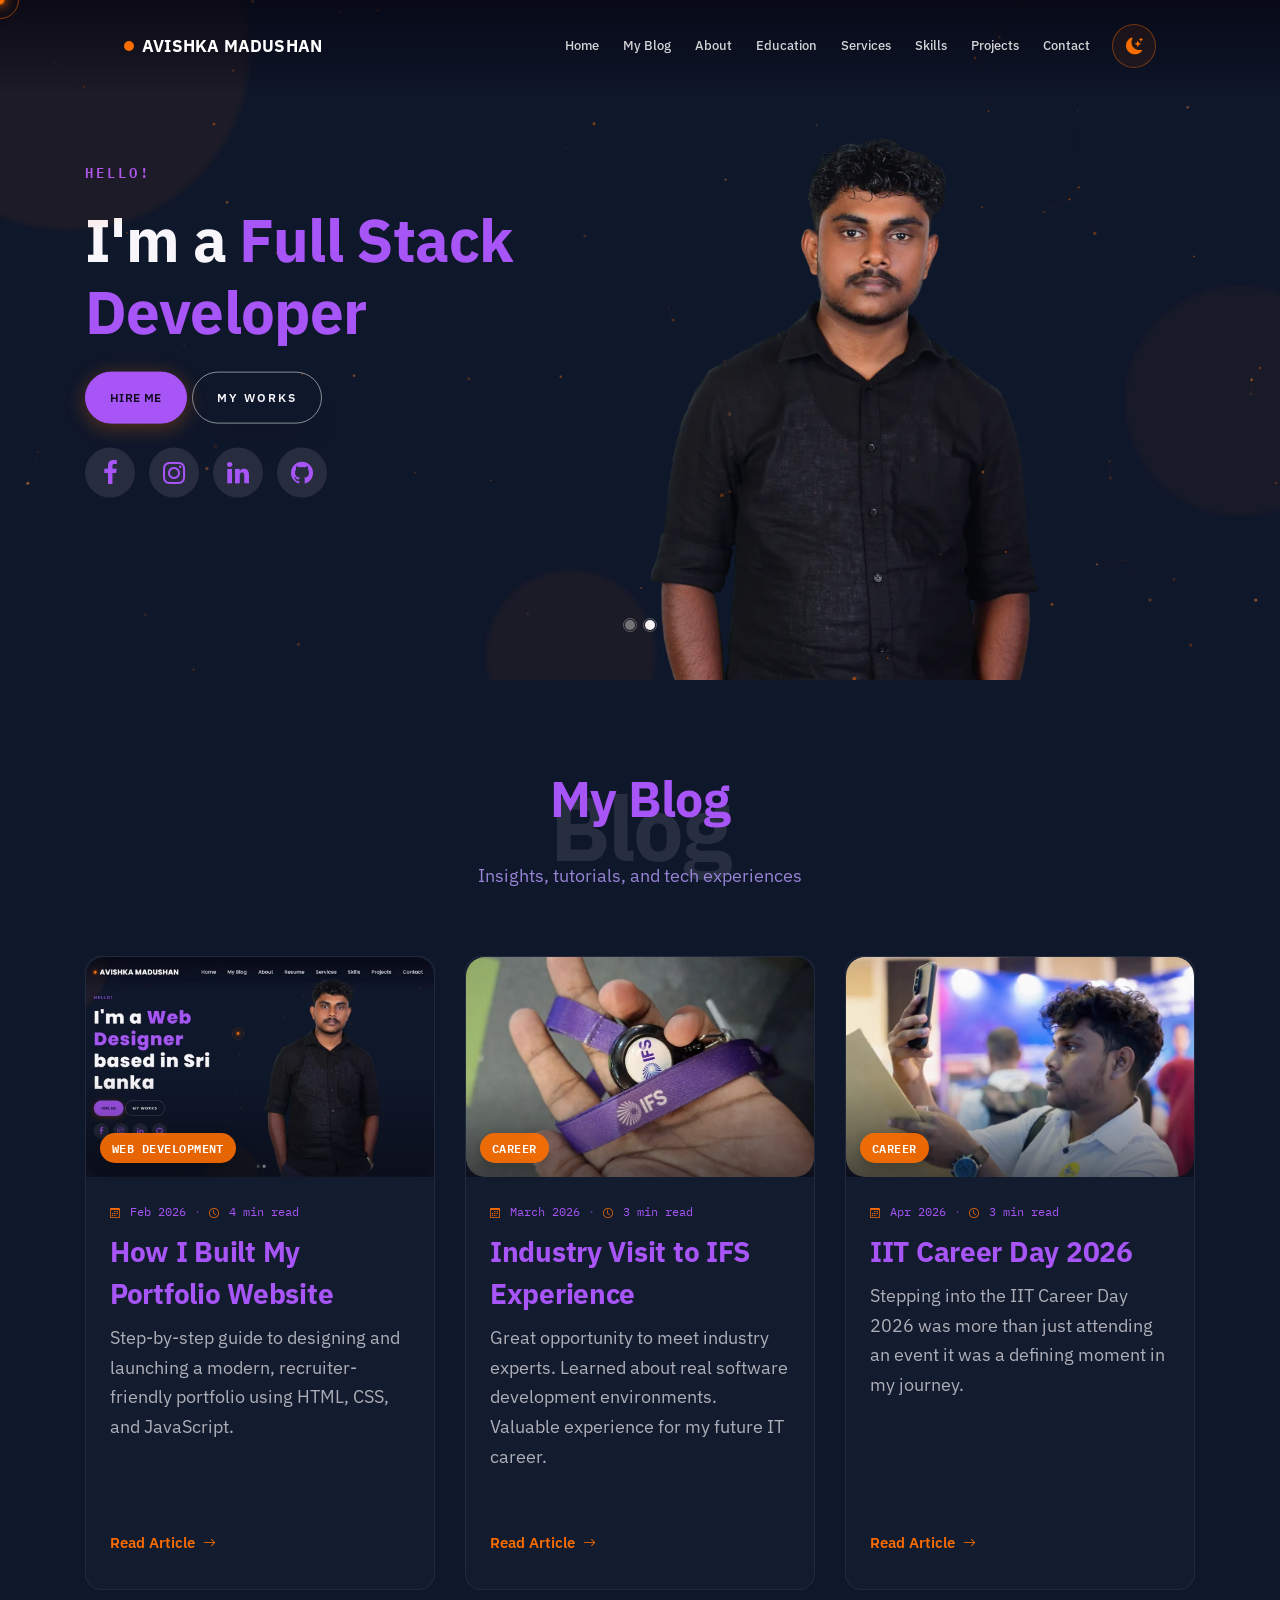
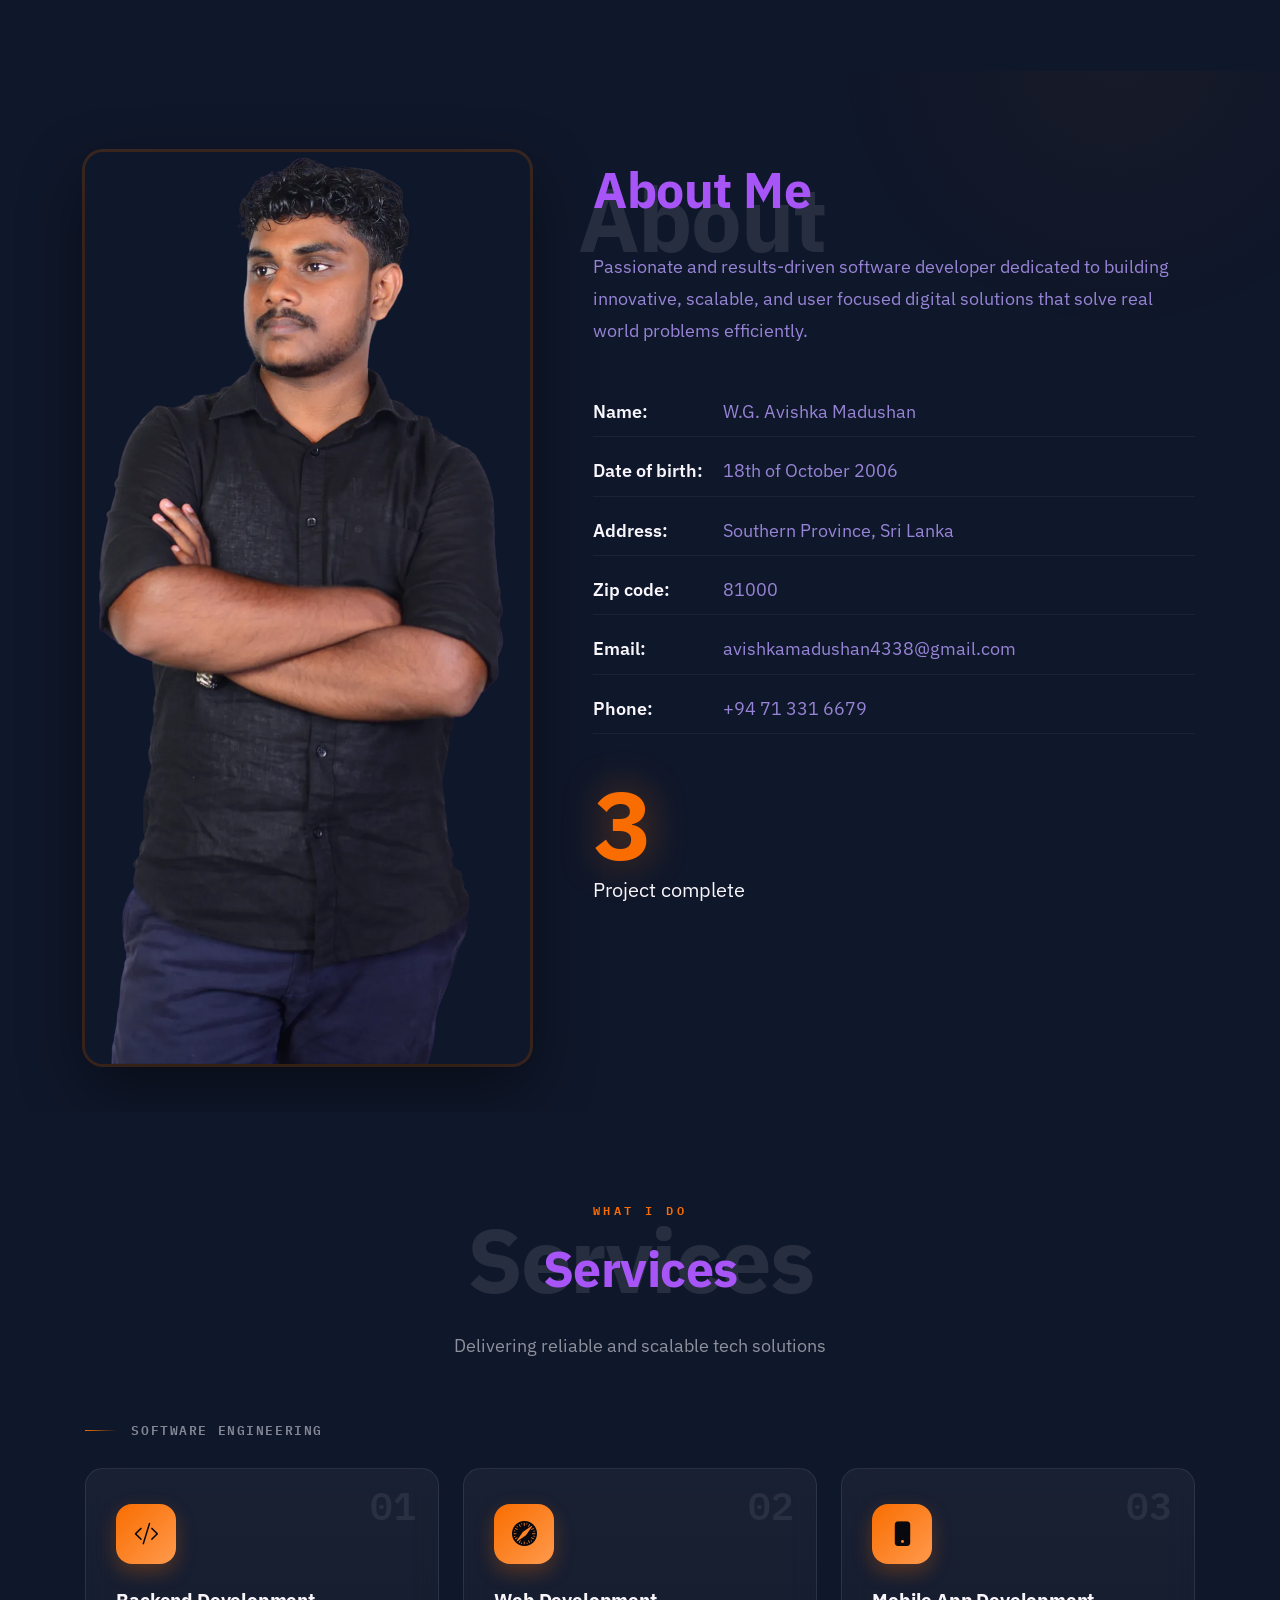
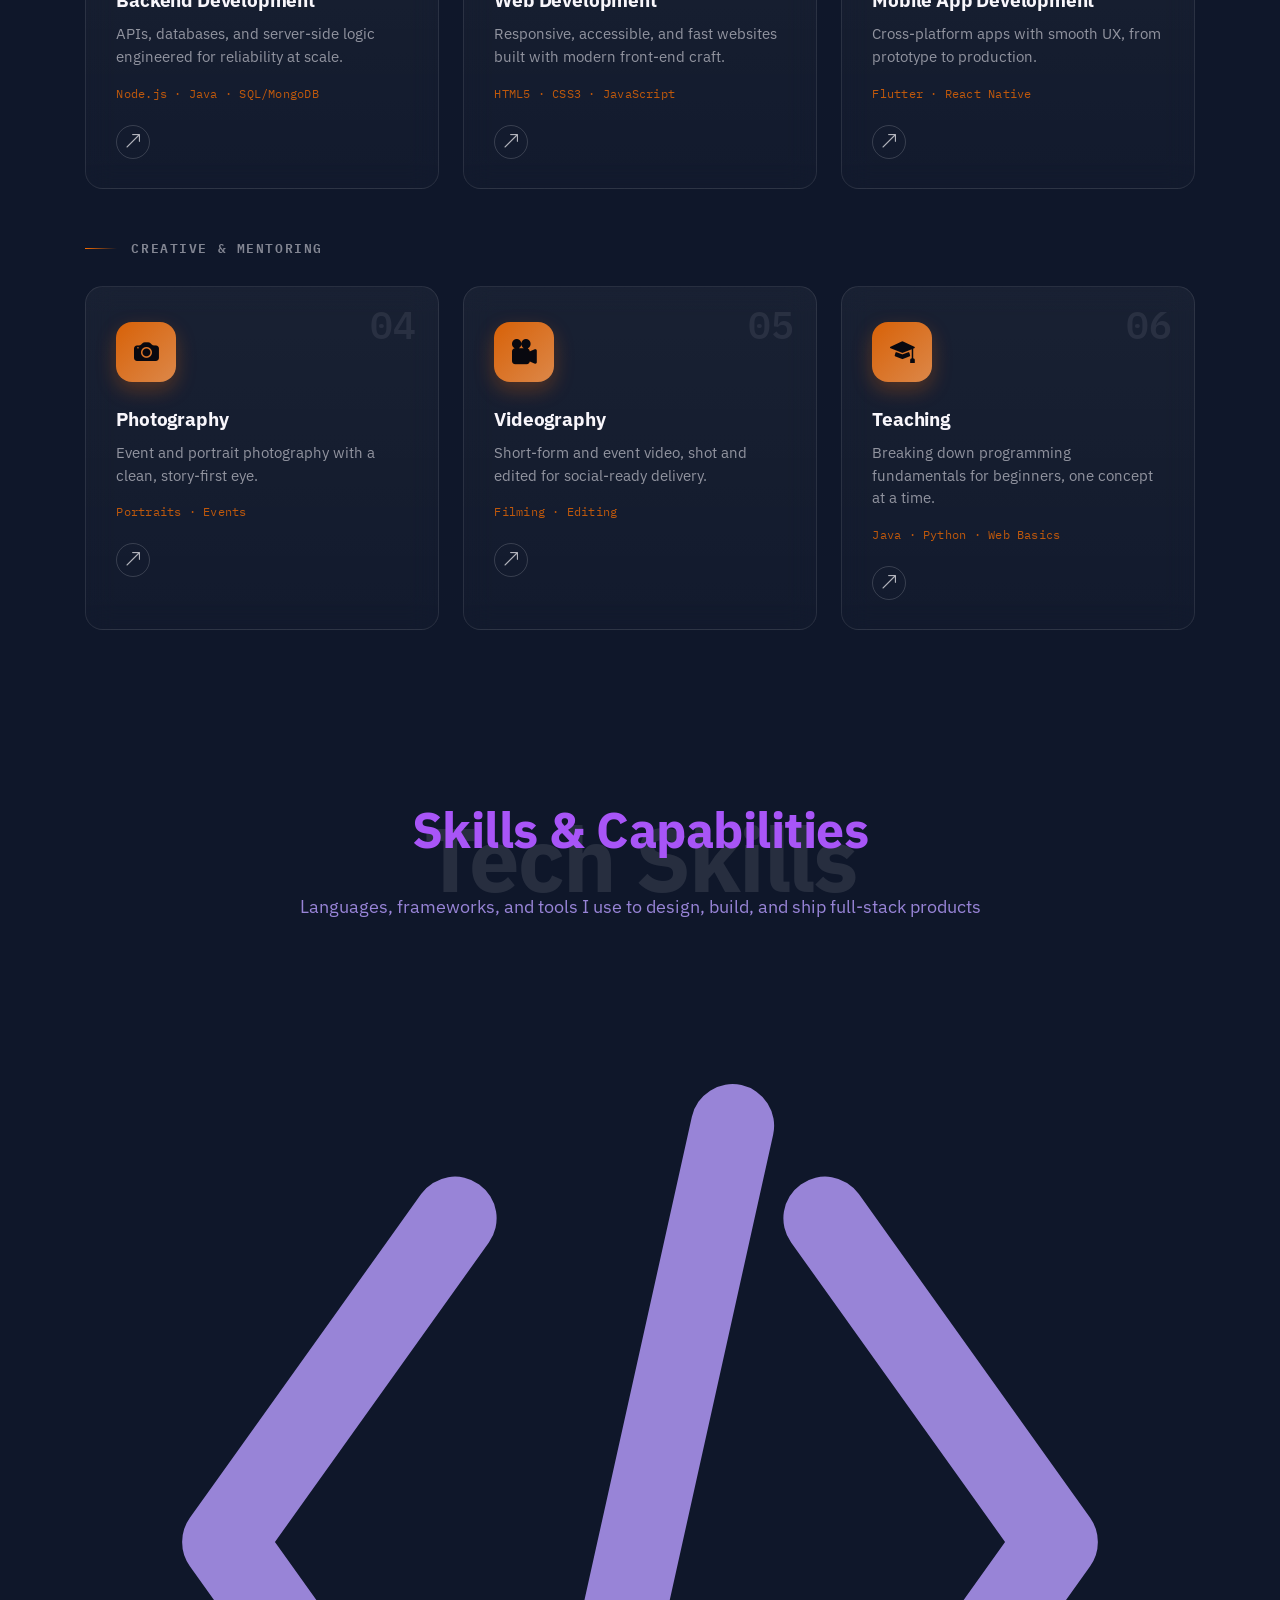
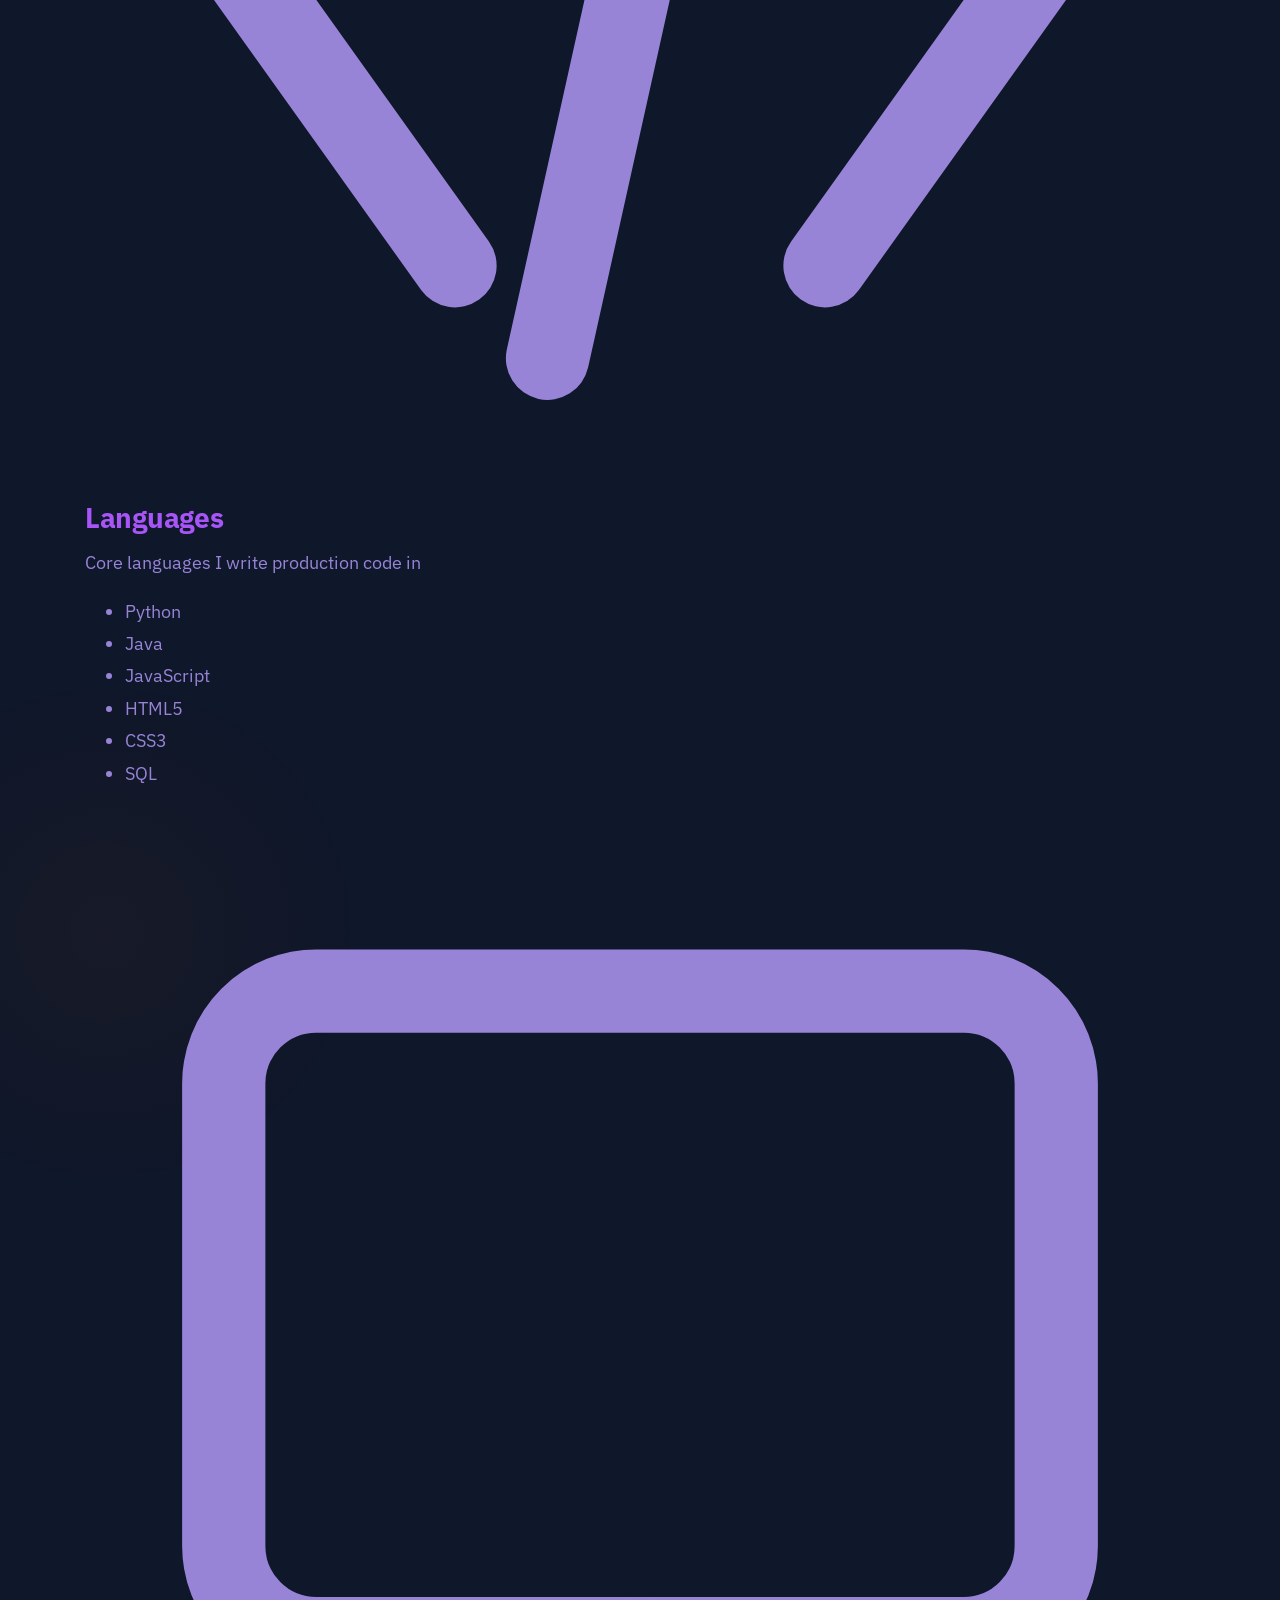
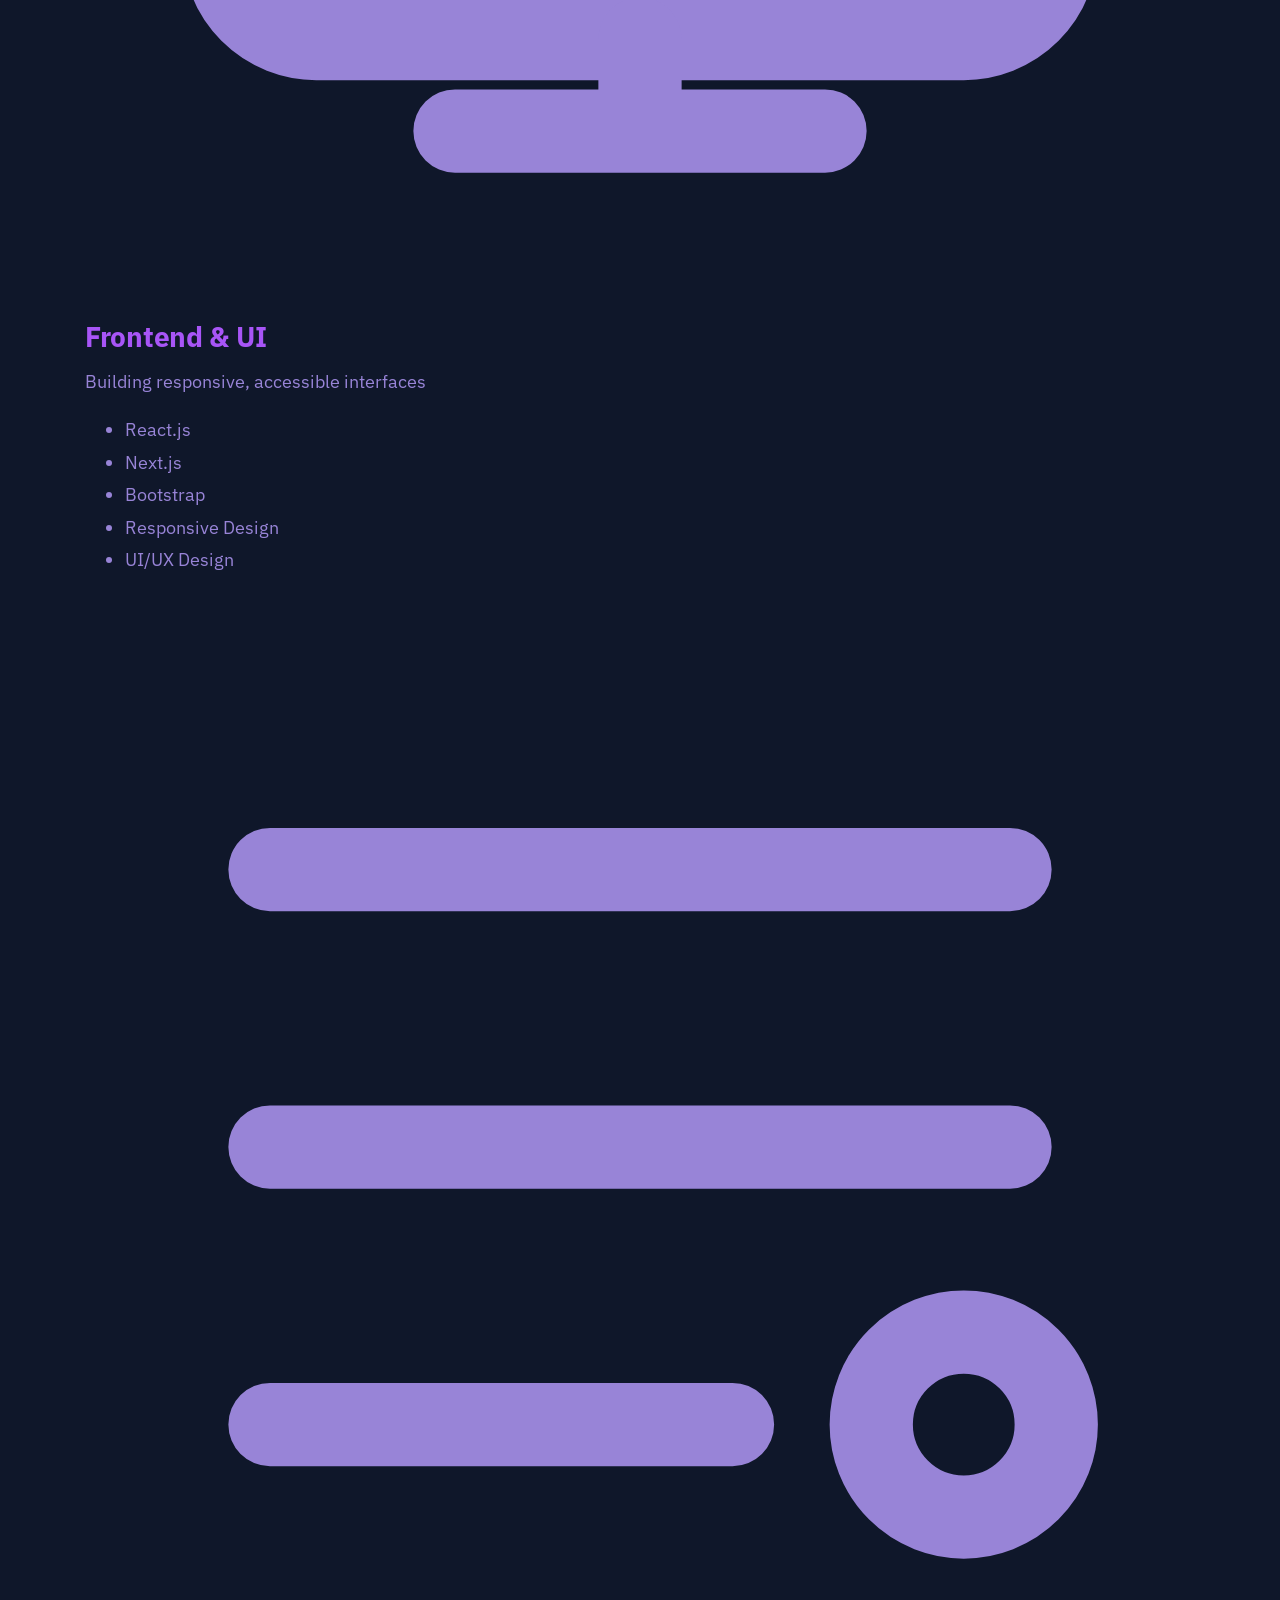
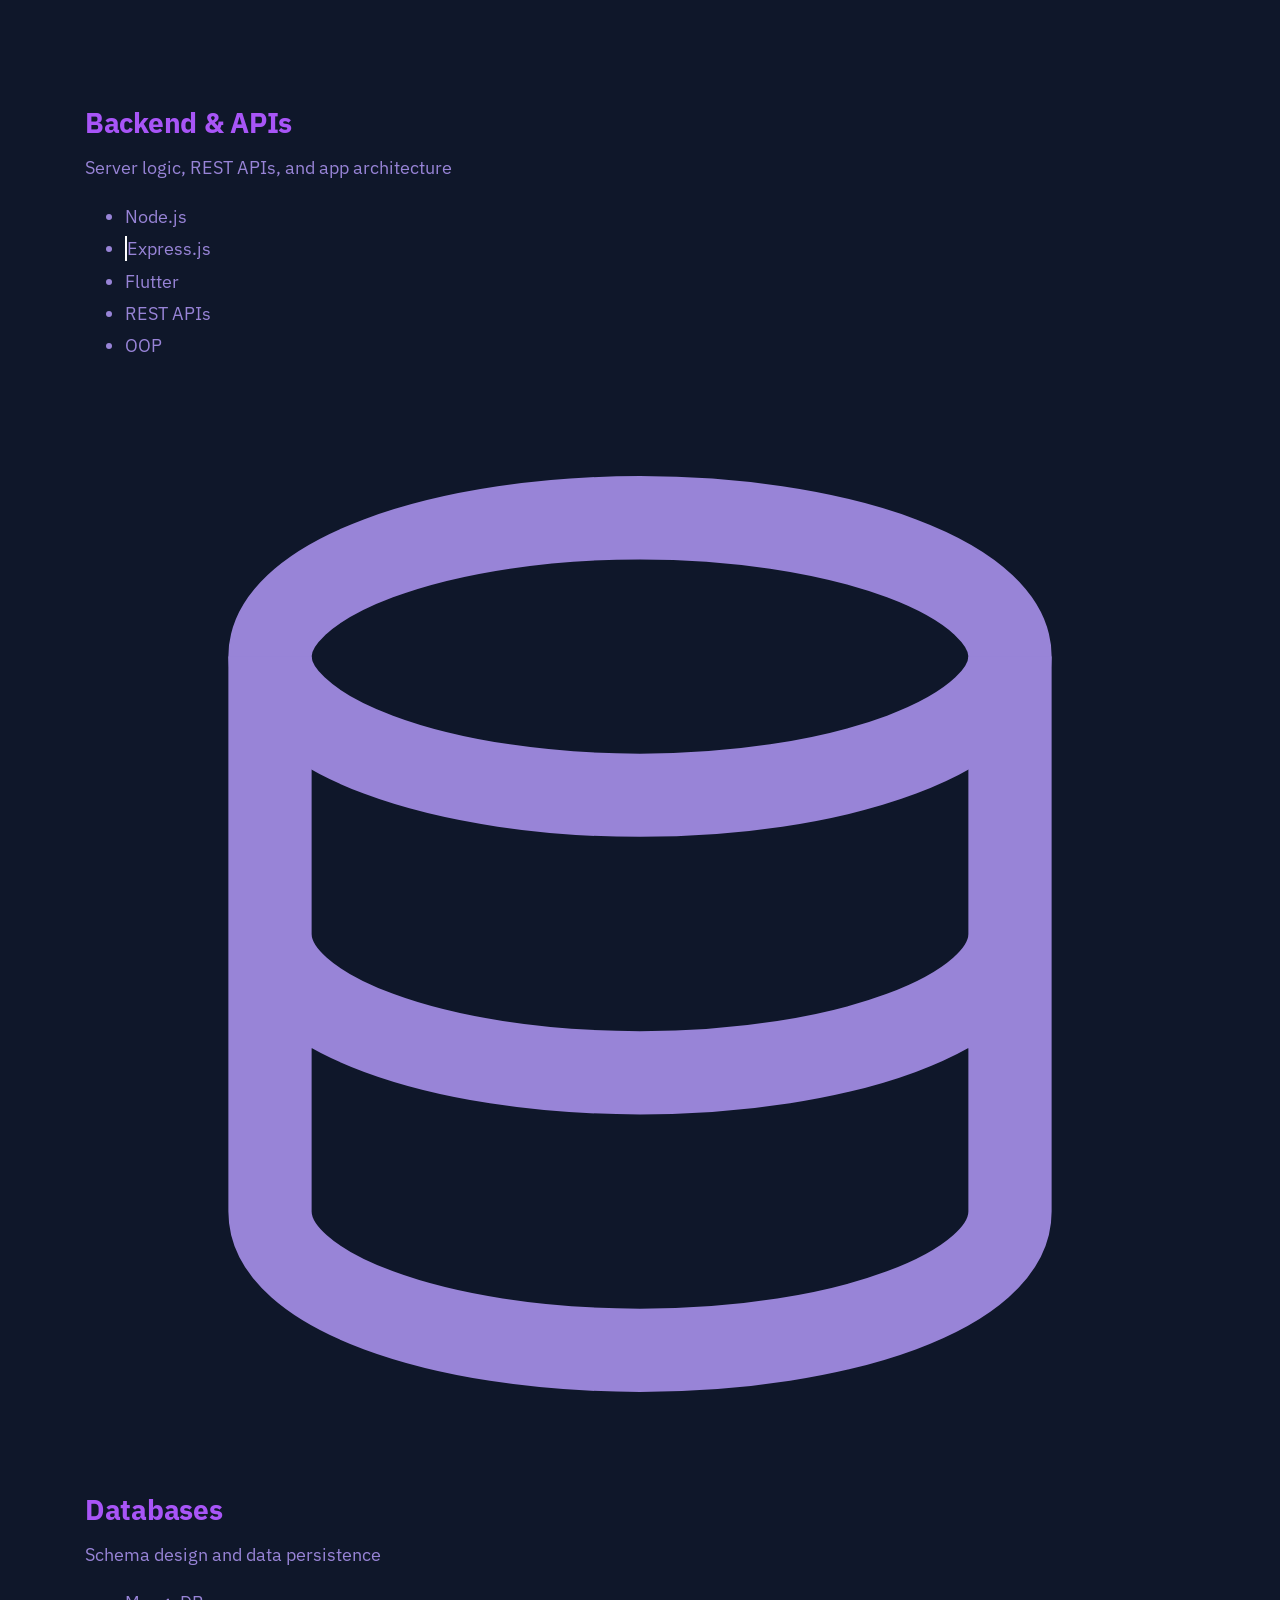
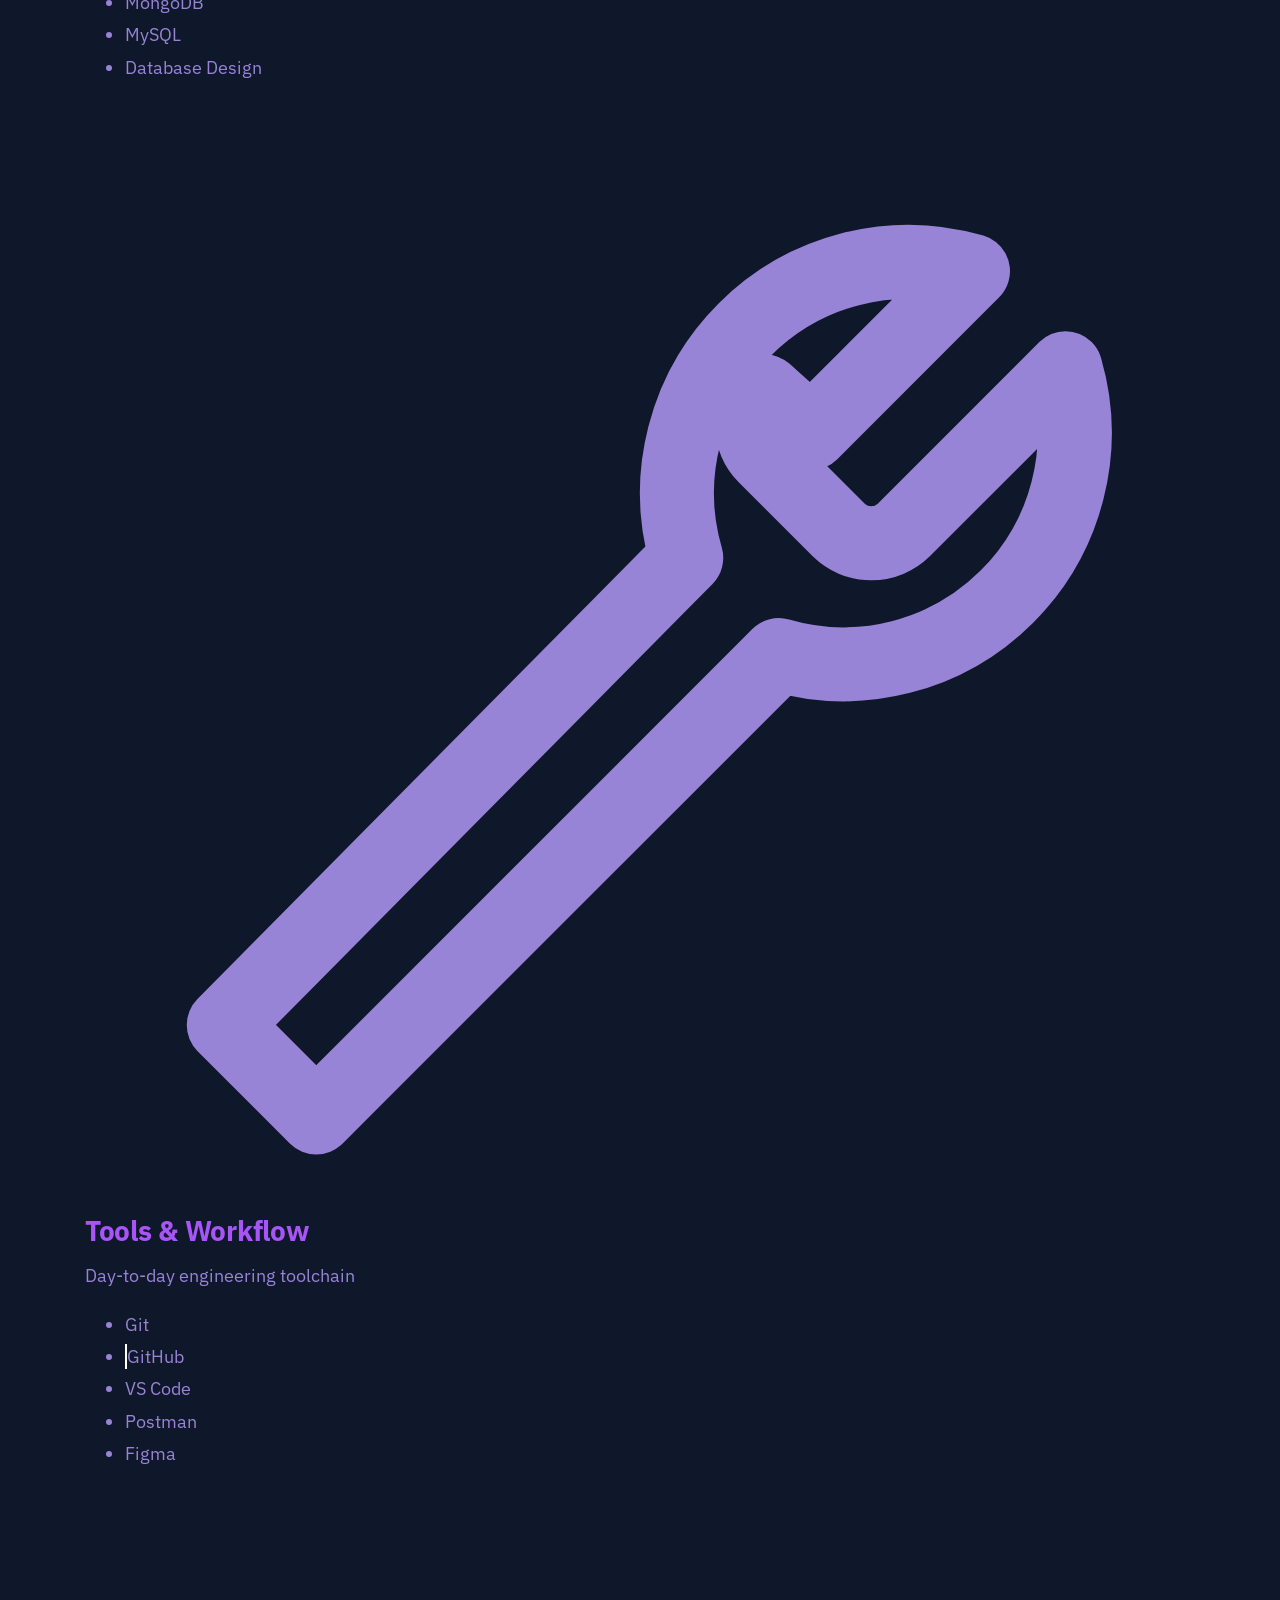
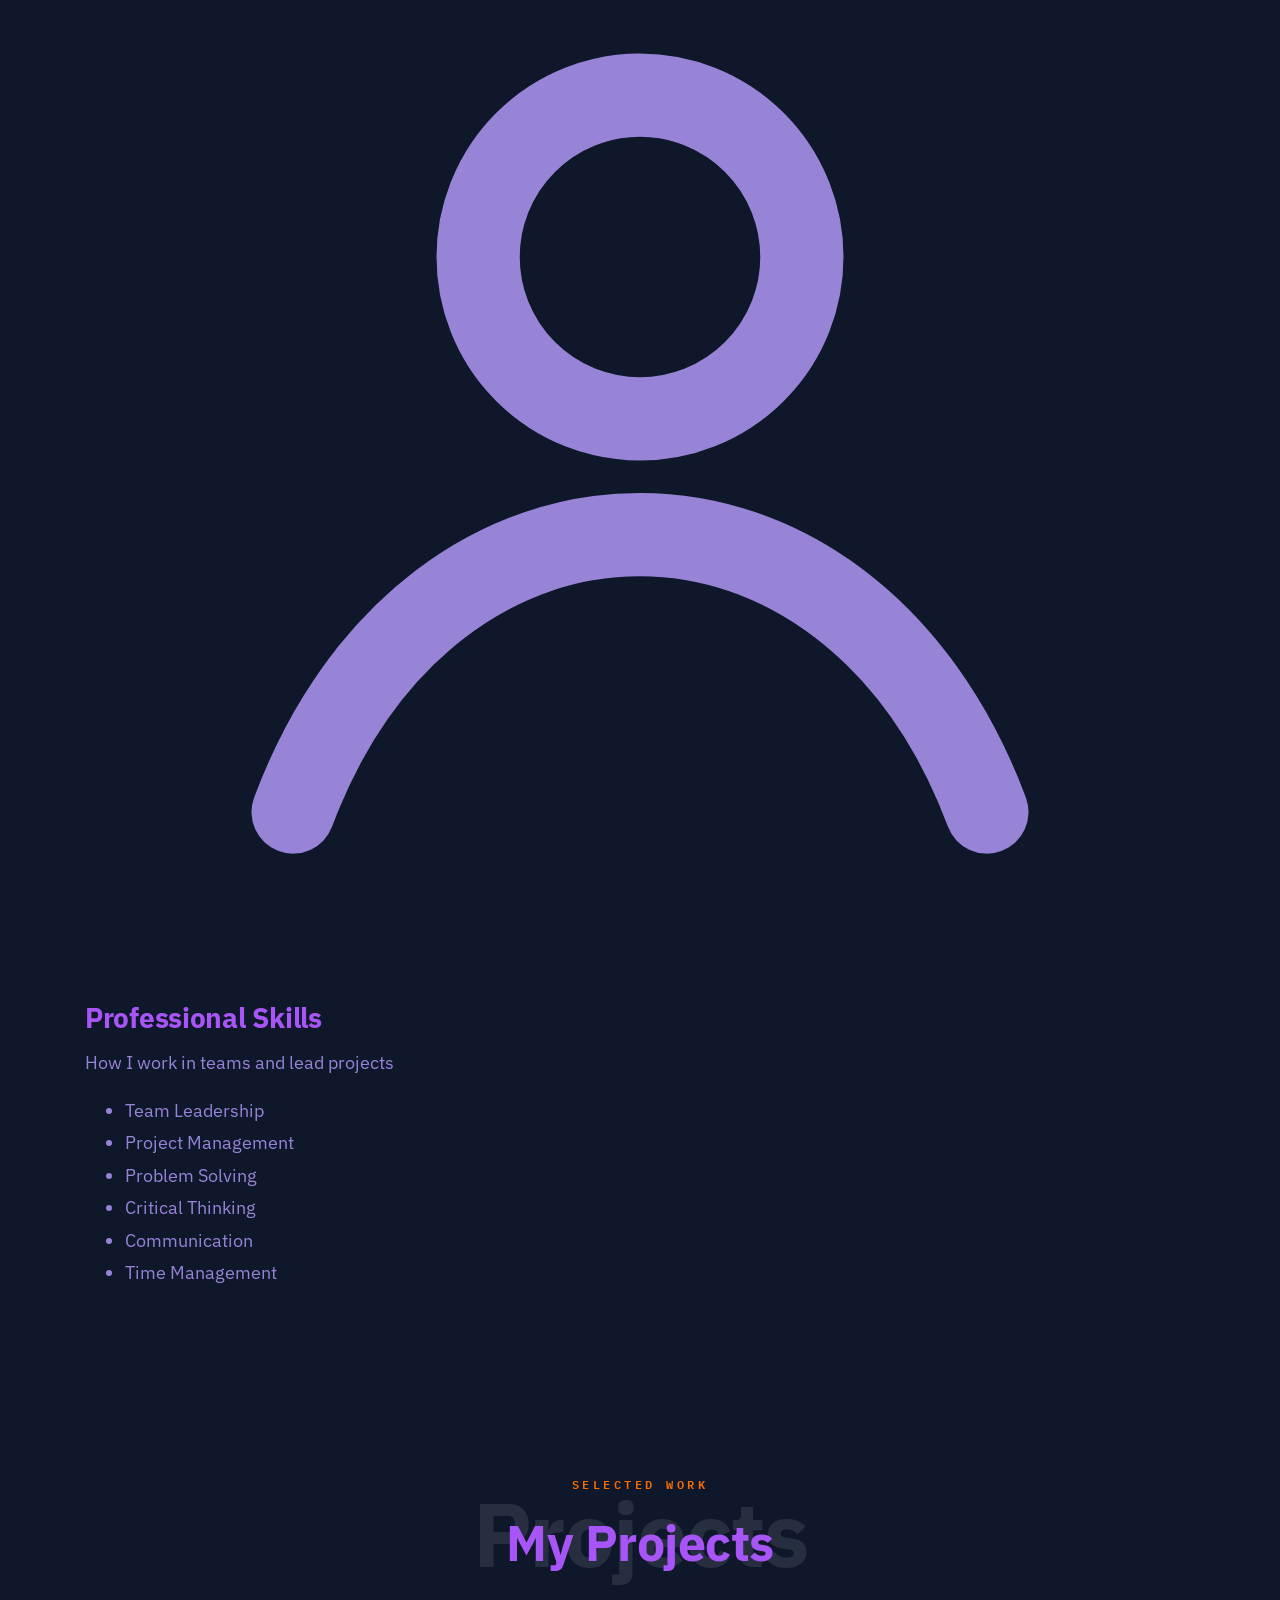
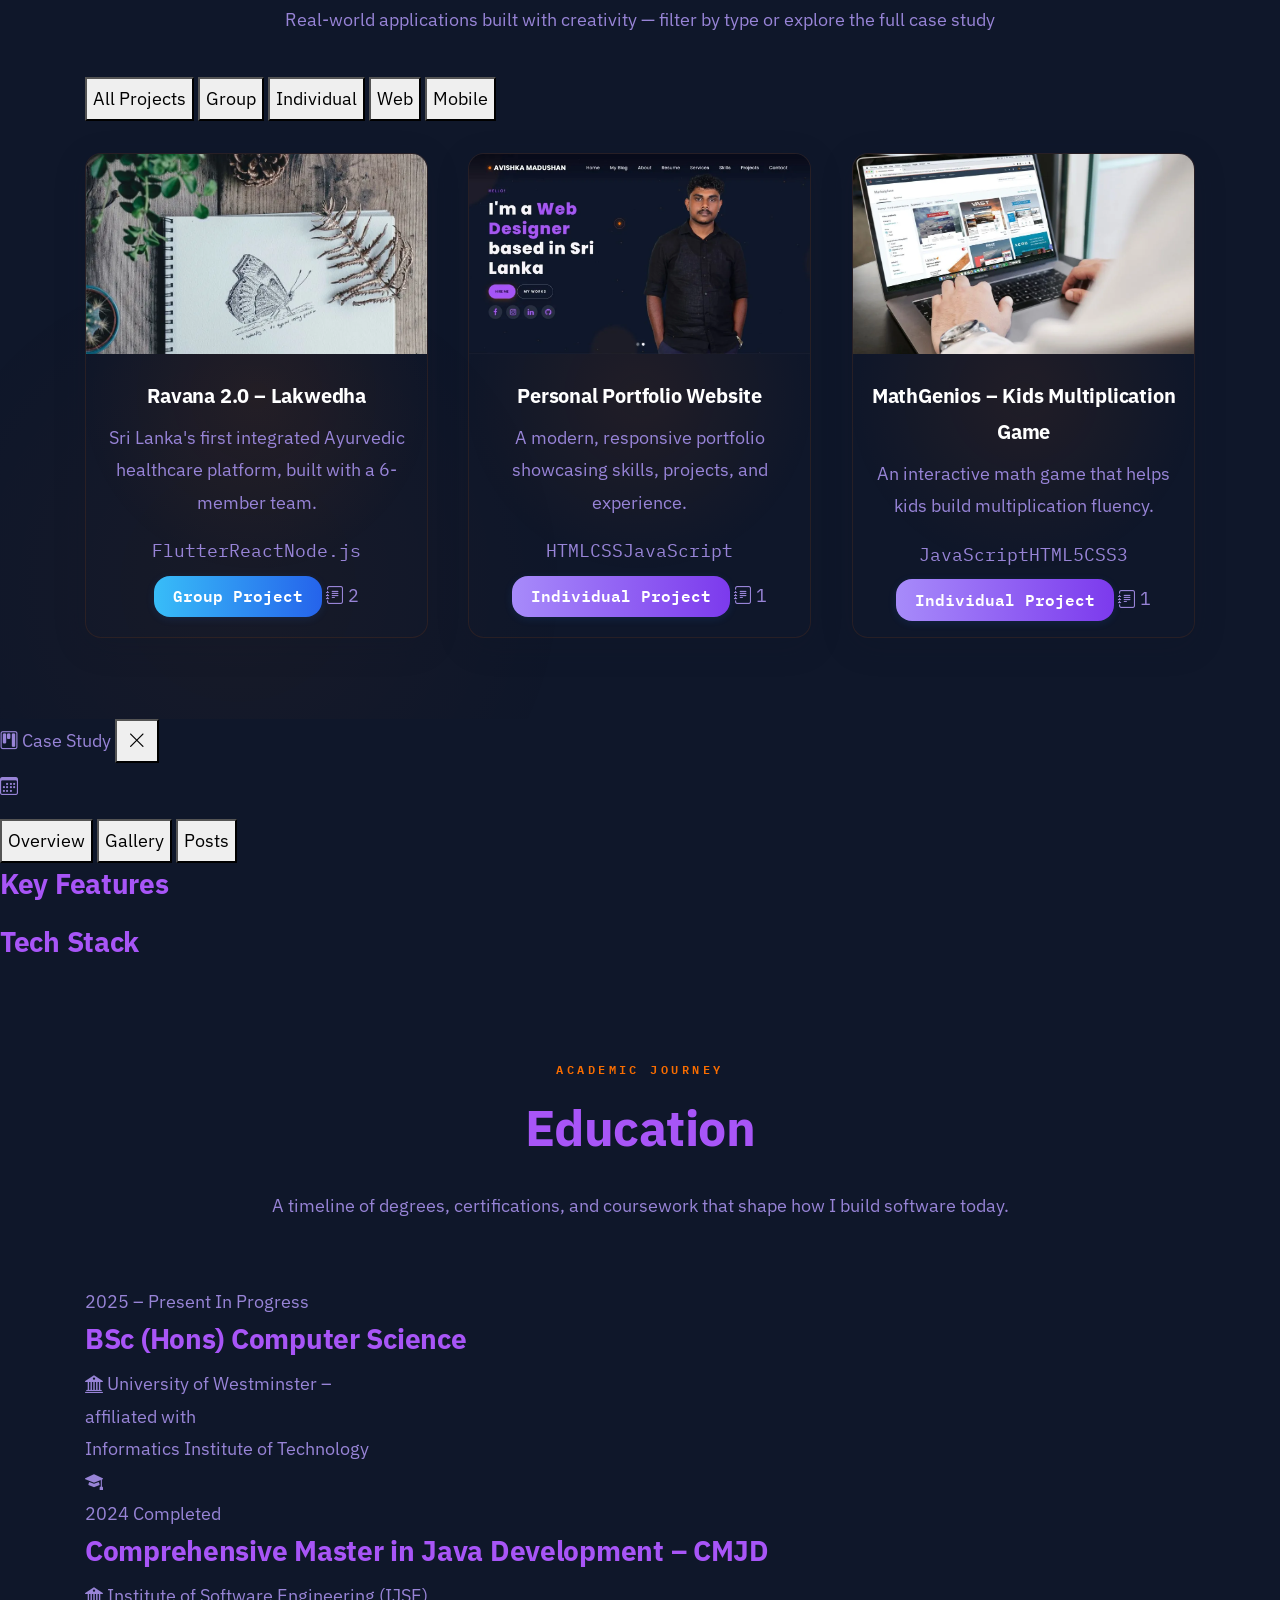
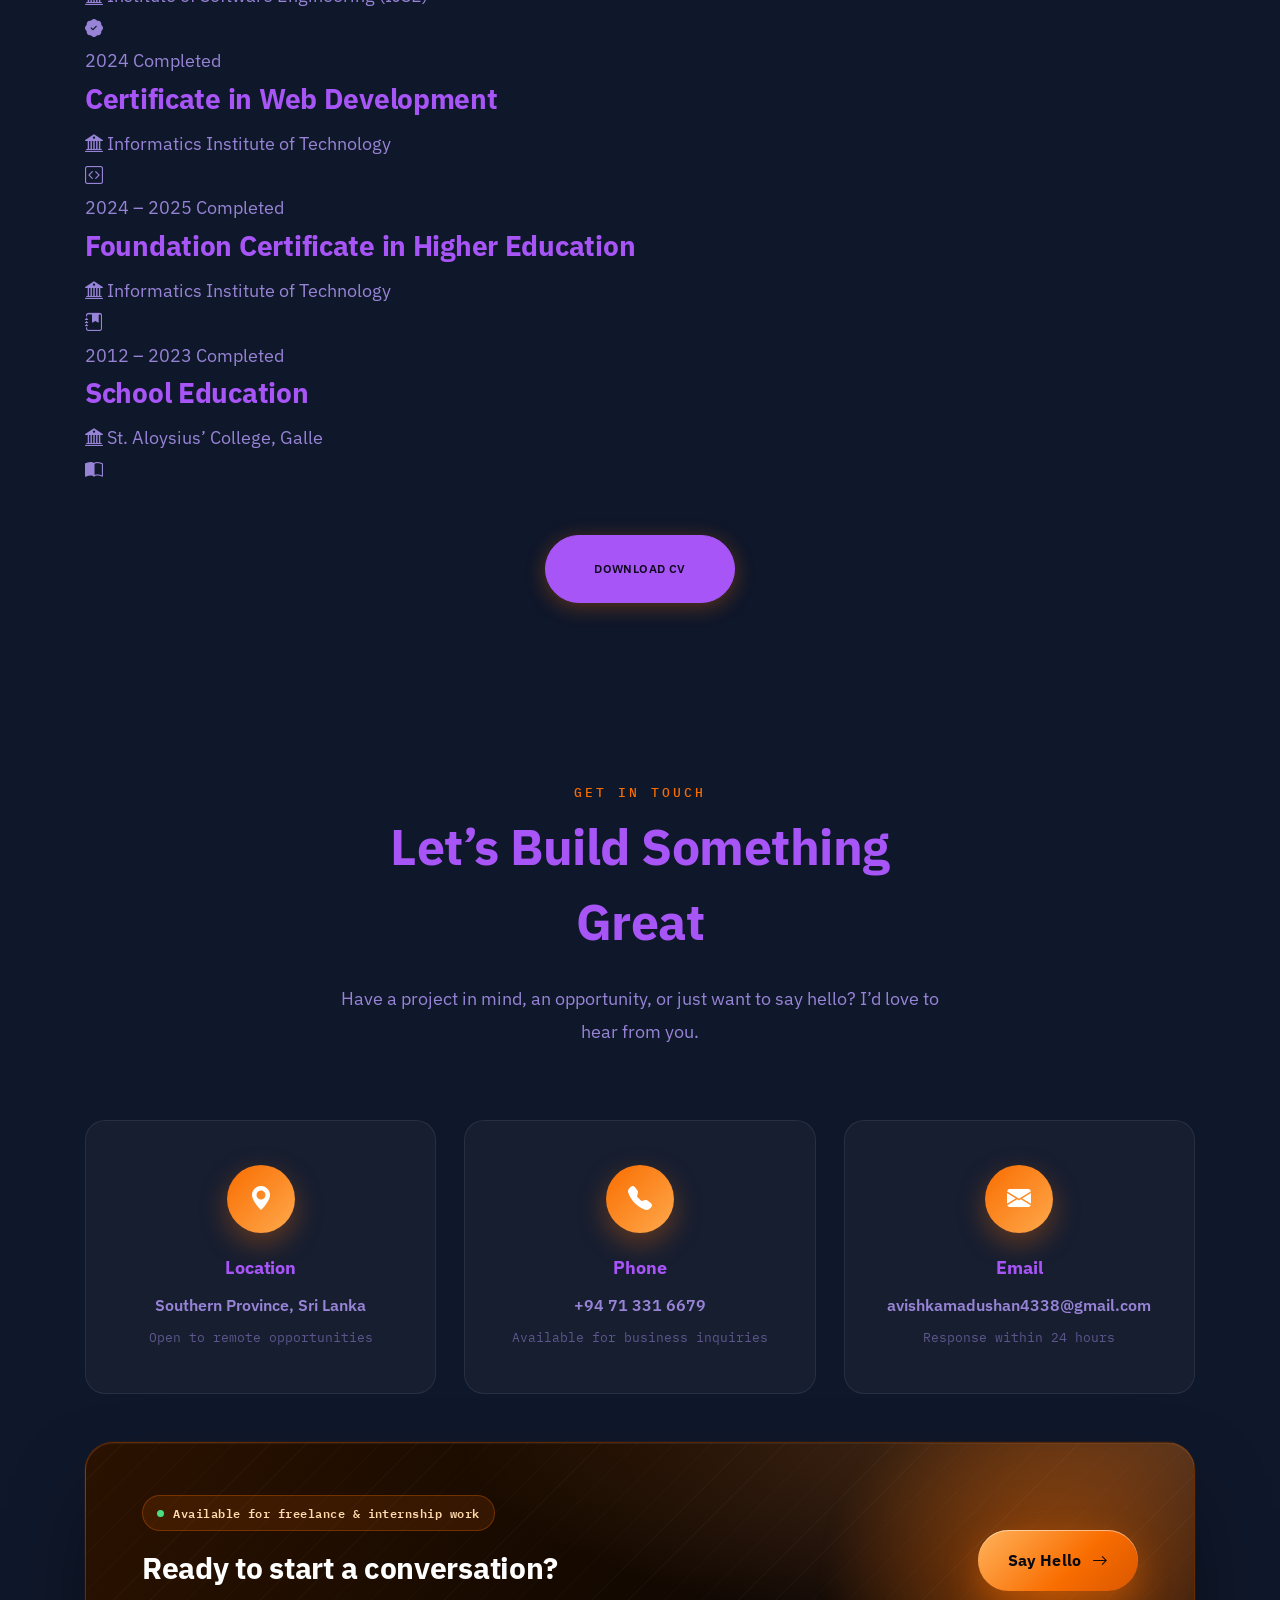
==== commit 396fe763: "Rebuild Projects section and Education timeline in index.html - Projects: filter pills, redesigned c" ====
--- a/avishka_madushan/index.html
+++ b/avishka_madushan/index.html
@@ -139,11 +139,11 @@
 	<link rel="stylesheet" href="css/style.css">
 
 	<link rel="stylesheet" href="https://cdn.jsdelivr.net/npm/bootstrap-icons@1.11.3/font/bootstrap-icons.css">
-	<link rel="stylesheet" href="css/premium.css">
+	<link rel="stylesheet" href="css/premium.css?v=20260824">
 	<!-- Responsive overrides: fluid typography, dark mode, accessibility, touch targets -->
 	<link rel="stylesheet" href="css/responsive.css">
 	<!-- Opt-in light theme, activated via [data-theme="light"] -->
-	<link rel="stylesheet" href="css/theme-light.css">
+	<link rel="stylesheet" href="css/theme-light.css?v=20260824">
 
 </head>
 
@@ -177,7 +177,7 @@
 					<li class="nav-item"><a href="#home-section" class="nav-link"><span>Home</span></a></li>
 					<li class="nav-item"><a href="#blog-section" class="nav-link"><span>My Blog</span></a></li>
 					<li class="nav-item"><a href="#about-section" class="nav-link"><span>About</span></a></li>
-					<li class="nav-item"><a href="#resume-section" class="nav-link"><span>Resume</span></a></li>
+					<li class="nav-item"><a href="#resume-section" class="nav-link"><span>Education</span></a></li>
 					<li class="nav-item"><a href="#services-section" class="nav-link"><span>Services</span></a></li>
 					<li class="nav-item"><a href="#skills-section" class="nav-link"><span>Skills</span></a></li>
 					<li class="nav-item"><a href="#projects-section" class="nav-link"><span>Projects</span></a></li>
@@ -428,62 +428,6 @@
 		</div>
 	</section>
 
-	<section class="ftco-section ftco-no-pb" id="resume-section" aria-label="Resume">
-		<div class="container">
-			<div class="row justify-content-center pb-5">
-				<div class="col-md-10 heading-section text-center ftco-animate">
-					<!-- <h2 class="big big-2">Resume</h2> -->
-					<h2 class="mb-4">Resume</h2>
-					<p>Academic background, professional experience, and technical achievements summarized clearly.</p>
-				</div>
-			</div>
-			<div class="row">
-				<div class="col-md-6">
-					<div class="resume-wrap ftco-animate">
-						<span class="date">2025-Present</span>
-						<h2>BSc(Hons) Computer Science</h2>
-						<span class="position">University of Westminster<br></span>
-						<span class="position">Informatics Institute of Technology</span>
-
-					</div>
-					<div class="resume-wrap ftco-animate">
-						<span class="date">2024</span>
-						<h2>Certificate in web Development</h2>
-						<span class="position">Informatics Institute of Technology</span>
-
-					</div>
-					<div class="resume-wrap ftco-animate">
-						<span class="date">2024-2025</span>
-						<h2>Foundation Certificate in Higher Education</h2>
-						<span class="position">Informatics Institute of Technology</span>
-
-					</div>
-
-				</div>
-
-				<div class="col-md-6">
-					<div class="resume-wrap ftco-animate">
-						<span class="date">2024</span>
-						<h2>Comprehensive Master Java Developer - CMJD</h2>
-						<span class="position">Institute of Software Engineering - IJSE</span>
-					</div>
-					<div class="resume-wrap ftco-animate">
-						<span class="date">2012-2023</span>
-						<h2>School Education</h2>
-						<span class="position">St. Aloysius' College, Galle</span>
-					</div>
-
-				</div>
-			</div>
-			<div class="row justify-content-center mt-5">
-				<div class="col-md-6 text-center ftco-animate">
-					<p><a href="cv/W.G.Avishka_Madushan.pdf" class="btn btn-primary py-4 px-5" download>Download CV</a>
-					</p>
-				</div>
-			</div>
-		</div>
-	</section>
-
 	<section class="ftco-section services-premium" id="services-section" aria-label="Services">
 		<div class="container">
 			<div class="row justify-content-center pb-4">
@@ -593,162 +537,210 @@
 			<div class="row justify-content-center pb-5">
 				<div class="col-md-12 heading-section text-center ftco-animate">
 					<h2 class="big big-2 d-none d-md-block">Tech Skills</h2>
-					<h2 class="mb-4">My Skills</h2>
-					<p>Modern tools, frameworks, and technologies expertise</p>
-				</div>
-			</div>
-			<div class="row">
-				<div class="col-md-6 animate-box">
-					<div class="progress-wrap ftco-animate">
-						<h3>HTML</h3>
-						<div class="progress">
-							<div class="progress-bar color-1" role="progressbar" aria-valuenow="90" aria-valuemin="0"
-								aria-valuemax="100" style="width:90%">
-								<span>90%</span>
-							</div>
-						</div>
-					</div>
-				</div>
-				<div class="col-md-6 animate-box">
-					<div class="progress-wrap ftco-animate">
-						<h3>CSS</h3>
-						<div class="progress">
-							<div class="progress-bar color-2" role="progressbar" aria-valuenow="80" aria-valuemin="0"
-								aria-valuemax="100" style="width:80%">
-								<span>80%</span>
-							</div>
-						</div>
-					</div>
-				</div>
-				<div class="col-md-6 animate-box">
-					<div class="progress-wrap ftco-animate">
-						<h3>JavaScript</h3>
-						<div class="progress">
-							<div class="progress-bar color-3" role="progressbar" aria-valuenow="75" aria-valuemin="0"
-								aria-valuemax="100" style="width:75%">
-								<span>75%</span>
-							</div>
-						</div>
-					</div>
-				</div>
-				<div class="col-md-6 animate-box">
-					<div class="progress-wrap ftco-animate">
-						<h3>Python</h3>
-						<div class="progress">
-							<div class="progress-bar color-4" role="progressbar" aria-valuenow="85" aria-valuemin="0"
-								aria-valuemax="100" style="width:85%">
-								<span>85%</span>
-							</div>
-						</div>
-					</div>
-				</div>
-				<div class="col-md-6 animate-box">
-					<div class="progress-wrap ftco-animate">
-						<h3>Java</h3>
-						<div class="progress">
-							<div class="progress-bar color-5" role="progressbar" aria-valuenow="70" aria-valuemin="0"
-								aria-valuemax="100" style="width:70%">
-								<span>70%</span>
-							</div>
-						</div>
-					</div>
-				</div>
-				<div class="col-md-6 animate-box">
-					<div class="progress-wrap ftco-animate">
-						<h3>GitHub</h3>
-						<div class="progress">
-							<div class="progress-bar color-6" role="progressbar" aria-valuenow="40" aria-valuemin="0"
-								aria-valuemax="100" style="width:40%">
-								<span>40%</span>
-							</div>
-						</div>
-					</div>
-				</div>
-				<div class="col-md-6 animate-box">
-					<div class="progress-wrap ftco-animate">
-						<h3>SQL MongoDB</h3>
-						<div class="progress">
-							<div class="progress-bar color-6" role="progressbar" aria-valuenow="70" aria-valuemin="0"
-								aria-valuemax="100" style="width:70%">
-								<span>70%</span>
-							</div>
-						</div>
-					</div>
+					<h2 class="mb-4">Skills &amp; Capabilities</h2>
+					<p>Languages, frameworks, and tools I use to design, build, and ship full-stack products</p>
+				</div>
+			</div>
+
+			<div class="skills-grid">
+				<div class="skill-card ftco-animate">
+					<div class="skill-card-head">
+						<span class="skill-card-icon" aria-hidden="true">
+							<svg viewBox="0 0 24 24" fill="none"><path d="M8 5L3 12l5 7M16 5l5 7-5 7M14 3l-4 18" stroke="currentColor" stroke-width="1.8" stroke-linecap="round" stroke-linejoin="round"/></svg>
+						</span>
+						<div>
+							<h3>Languages</h3>
+							<p class="skill-card-tagline">Core languages I write production code in</p>
+						</div>
+					</div>
+					<ul class="skill-tags">
+						<li><span class="skill-tag-dot" style="background:#3776AB"></span>Python</li>
+						<li><span class="skill-tag-dot" style="background:#EA2D2E"></span>Java</li>
+						<li><span class="skill-tag-dot" style="background:#F7DF1E"></span>JavaScript</li>
+						<li><span class="skill-tag-dot" style="background:#E34F26"></span>HTML5</li>
+						<li><span class="skill-tag-dot" style="background:#1572B6"></span>CSS3</li>
+						<li><span class="skill-tag-dot" style="background:#4479A1"></span>SQL</li>
+					</ul>
+				</div>
+
+				<div class="skill-card ftco-animate">
+					<div class="skill-card-head">
+						<span class="skill-card-icon" aria-hidden="true">
+							<svg viewBox="0 0 24 24" fill="none"><rect x="3" y="4" width="18" height="14" rx="2" stroke="currentColor" stroke-width="1.8"/><path d="M8 20h8M12 18v2" stroke="currentColor" stroke-width="1.8" stroke-linecap="round"/></svg>
+						</span>
+						<div>
+							<h3>Frontend &amp; UI</h3>
+							<p class="skill-card-tagline">Building responsive, accessible interfaces</p>
+						</div>
+					</div>
+					<ul class="skill-tags">
+						<li><span class="skill-tag-dot" style="background:#61DAFB"></span>React.js</li>
+						<li><span class="skill-tag-dot" style="background:#000000"></span>Next.js</li>
+						<li><span class="skill-tag-dot" style="background:#7952B3"></span>Bootstrap</li>
+						<li><span class="skill-tag-dot" style="background:#F96D00"></span>Responsive Design</li>
+						<li><span class="skill-tag-dot" style="background:#FF61F6"></span>UI/UX Design</li>
+					</ul>
+				</div>
+
+				<div class="skill-card ftco-animate">
+					<div class="skill-card-head">
+						<span class="skill-card-icon" aria-hidden="true">
+							<svg viewBox="0 0 24 24" fill="none"><path d="M4 6h16M4 12h16M4 18h10" stroke="currentColor" stroke-width="1.8" stroke-linecap="round"/><circle cx="19" cy="18" r="2" stroke="currentColor" stroke-width="1.8"/></svg>
+						</span>
+						<div>
+							<h3>Backend &amp; APIs</h3>
+							<p class="skill-card-tagline">Server logic, REST APIs, and app architecture</p>
+						</div>
+					</div>
+					<ul class="skill-tags">
+						<li><span class="skill-tag-dot" style="background:#339933"></span>Node.js</li>
+						<li><span class="skill-tag-dot" style="background:#FFFFFF;border:1px solid rgba(255,255,255,.35)"></span>Express.js</li>
+						<li><span class="skill-tag-dot" style="background:#02569B"></span>Flutter</li>
+						<li><span class="skill-tag-dot" style="background:#F96D00"></span>REST APIs</li>
+						<li><span class="skill-tag-dot" style="background:#F96D00"></span>OOP</li>
+					</ul>
+				</div>
+
+				<div class="skill-card ftco-animate">
+					<div class="skill-card-head">
+						<span class="skill-card-icon" aria-hidden="true">
+							<svg viewBox="0 0 24 24" fill="none"><ellipse cx="12" cy="6" rx="8" ry="3" stroke="currentColor" stroke-width="1.8"/><path d="M4 6v6c0 1.7 3.6 3 8 3s8-1.3 8-3V6M4 12v6c0 1.7 3.6 3 8 3s8-1.3 8-3v-6" stroke="currentColor" stroke-width="1.8"/></svg>
+						</span>
+						<div>
+							<h3>Databases</h3>
+							<p class="skill-card-tagline">Schema design and data persistence</p>
+						</div>
+					</div>
+					<ul class="skill-tags">
+						<li><span class="skill-tag-dot" style="background:#47A248"></span>MongoDB</li>
+						<li><span class="skill-tag-dot" style="background:#4479A1"></span>MySQL</li>
+						<li><span class="skill-tag-dot" style="background:#F96D00"></span>Database Design</li>
+					</ul>
+				</div>
+
+				<div class="skill-card ftco-animate">
+					<div class="skill-card-head">
+						<span class="skill-card-icon" aria-hidden="true">
+							<svg viewBox="0 0 24 24" fill="none"><path d="M14.7 6.3a1 1 0 000 1.4l1.6 1.6a1 1 0 001.4 0l3.5-3.5a5 5 0 01-6.2 6.2L5 22l-2-2 10-10.1a5 5 0 016.2-6.2l-3.5 3.5z" stroke="currentColor" stroke-width="1.6" stroke-linejoin="round"/></svg>
+						</span>
+						<div>
+							<h3>Tools &amp; Workflow</h3>
+							<p class="skill-card-tagline">Day-to-day engineering toolchain</p>
+						</div>
+					</div>
+					<ul class="skill-tags">
+						<li><span class="skill-tag-dot" style="background:#F05032"></span>Git</li>
+						<li><span class="skill-tag-dot" style="background:#FFFFFF;border:1px solid rgba(255,255,255,.35)"></span>GitHub</li>
+						<li><span class="skill-tag-dot" style="background:#007ACC"></span>VS Code</li>
+						<li><span class="skill-tag-dot" style="background:#FF6C37"></span>Postman</li>
+						<li><span class="skill-tag-dot" style="background:#F24E1E"></span>Figma</li>
+					</ul>
+				</div>
+
+				<div class="skill-card ftco-animate">
+					<div class="skill-card-head">
+						<span class="skill-card-icon" aria-hidden="true">
+							<svg viewBox="0 0 24 24" fill="none"><circle cx="12" cy="8" r="3.5" stroke="currentColor" stroke-width="1.8"/><path d="M4.5 20c1.5-4 4.5-6 7.5-6s6 2 7.5 6" stroke="currentColor" stroke-width="1.8" stroke-linecap="round"/></svg>
+						</span>
+						<div>
+							<h3>Professional Skills</h3>
+							<p class="skill-card-tagline">How I work in teams and lead projects</p>
+						</div>
+					</div>
+					<ul class="skill-tags">
+						<li><span class="skill-tag-dot" style="background:#F96D00"></span>Team Leadership</li>
+						<li><span class="skill-tag-dot" style="background:#F96D00"></span>Project Management</li>
+						<li><span class="skill-tag-dot" style="background:#F96D00"></span>Problem Solving</li>
+						<li><span class="skill-tag-dot" style="background:#F96D00"></span>Critical Thinking</li>
+						<li><span class="skill-tag-dot" style="background:#F96D00"></span>Communication</li>
+						<li><span class="skill-tag-dot" style="background:#F96D00"></span>Time Management</li>
+					</ul>
 				</div>
 			</div>
 		</div>
-	<div class="container mt-5">
-		<div class="row justify-content-center pb-3">
-			<div class="col-md-12 heading-section text-center ftco-animate">
-				<h2 class="big big-2 d-none d-md-block">Soft Skills</h2>
-				<h2 class="mb-4">Soft Skills</h2>
-				<p>Strong communication, teamwork, leadership, adaptability, and problem-solving skills.</p>
-			</div>
+	</section>
+
+
+	<section class="ftco-section ftco-project" id="projects-section" aria-label="Projects">
+		<div class="container">
+			<div class="row justify-content-center pb-4">
+				<div class="col-md-12 heading-section text-center ftco-animate">
+					<h2 class="big big-2 d-none d-md-block">Projects</h2>
+					<span class="services-eyebrow">Selected Work</span>
+					<h2 class="mb-4">My Projects</h2>
+					<p>Real-world applications built with creativity — filter by type or explore the full case study</p>
+				</div>
+			</div>
+
+			<div class="pm-filters ftco-animate" role="group" aria-label="Filter projects">
+				<button type="button" class="pm-filter-pill is-active" data-filter="all">All Projects</button>
+				<button type="button" class="pm-filter-pill" data-filter="group">Group</button>
+				<button type="button" class="pm-filter-pill" data-filter="individual">Individual</button>
+				<button type="button" class="pm-filter-pill" data-filter="web">Web</button>
+				<button type="button" class="pm-filter-pill" data-filter="mobile">Mobile</button>
+			</div>
+
+			<div class="projects-grid" id="projects-grid">
+				<!-- Cards are rendered by js/premium.js from projectData so grid + modal always agree -->
+			</div>
+
+			<p class="pm-empty-state" id="pm-empty-state" hidden>No projects match this filter yet.</p>
 		</div>
-		<div class="row justify-content-center">
-			<div class="col-md-8 animate-box">
-				<ul class="soft-skills-list">
-					<li style="background:linear-gradient(135deg,#6a11cb,#2575fc);">Leadership</li>
-					<li style="background:linear-gradient(135deg,#ff512f,#dd2476);">Teamwork</li>
-					<li style="background:linear-gradient(135deg,#11998e,#38ef7d);">Communication</li>
-					<li style="background:linear-gradient(135deg,#fc5c7d,#6a82fb);">Fast Learning</li>
-					<li style="background:linear-gradient(135deg,#f7971e,#ffd200);color:#222;">Public Speaking</li>
-				</ul>
+	</section>
+
+	<!-- Project Case-Study Panel (right-side drawer, mirrors #vlog-modal) -->
+	<div id="pm-modal" class="pm-modal" aria-hidden="true" role="dialog" aria-modal="true" aria-labelledby="pm-modal-title" tabindex="-1">
+		<div class="pm-modal-backdrop" data-pm-dismiss></div>
+		<div class="pm-modal-content">
+			<div class="pm-modal-progress" aria-hidden="true"><span id="pm-modal-progress-bar"></span></div>
+
+			<header class="pm-modal-topbar">
+				<span class="pm-modal-brand"><i class="bi bi-kanban" aria-hidden="true"></i> Case Study</span>
+				<button type="button" class="pm-modal-close" title="Close" aria-label="Close project details" data-pm-dismiss>
+					<i class="bi bi-x-lg" aria-hidden="true"></i>
+				</button>
+			</header>
+
+			<div class="pm-modal-scroll">
+				<div id="pm-modal-image" class="pm-modal-image"></div>
+
+				<div class="pm-modal-body">
+					<span id="pm-modal-badge" class="pm-modal-tag"></span>
+					<h2 id="pm-modal-title"></h2>
+					<p class="pm-modal-meta">
+						<span><i class="bi bi-calendar3" aria-hidden="true"></i> <span id="pm-modal-duration"></span></span>
+					</p>
+					<p id="pm-modal-summary" class="pm-modal-summary"></p>
+
+					<div class="pm-modal-tabs" role="tablist" aria-label="Project details">
+						<button type="button" class="pm-tab is-active" role="tab" data-tab="overview" aria-selected="true">Overview</button>
+						<button type="button" class="pm-tab" role="tab" data-tab="gallery" aria-selected="false">Gallery</button>
+						<button type="button" class="pm-tab" role="tab" data-tab="posts" aria-selected="false">Posts</button>
+					</div>
+
+					<div class="pm-tab-panel is-active" data-panel="overview">
+						<div id="pm-modal-description" class="pm-modal-description"></div>
+						<h3 class="pm-panel-heading">Key Features</h3>
+						<ul id="pm-modal-features" class="pm-modal-features"></ul>
+						<h3 class="pm-panel-heading">Tech Stack</h3>
+						<div id="pm-modal-tech" class="pm-modal-tech"></div>
+					</div>
+
+					<div class="pm-tab-panel" data-panel="gallery">
+						<div id="pm-modal-gallery" class="pm-modal-gallery"></div>
+					</div>
+
+					<div class="pm-tab-panel" data-panel="posts">
+						<div id="pm-modal-posts" class="pm-modal-posts"></div>
+					</div>
+
+					<div class="pm-modal-footer">
+						<div id="pm-modal-actions" class="pm-modal-actions"></div>
+					</div>
+				</div>
 			</div>
 		</div>
 	</div>
-	</section>
-
-
-	<section class="ftco-section ftco-project" id="projects-section" aria-label="Projects">
-		<div class="container">
-			<div class="row justify-content-center pb-5">
-				<div class="col-md-12 heading-section text-center ftco-animate">
-					<h2 class="big big-2 d-none d-md-block">Projects</h2>
-					<h2 class="mb-4">My Projects</h2>
-					<p>Real-world applications built with creativity</p>
-				</div>
-			</div>
-			<div class="projects-grid">
-				<!-- Example Project Card -->
-				<div class="project-card" onclick="showProjectModal('ravana')">
-					<div class="project-img" style="background-image:url('images/project-4.webp');"
-						role="img" aria-label="Ravana 2.0 Lakwedha – Ayurvedic healthcare platform project screenshot"></div>
-					<div class="project-content">
-						<div class="project-title">Ravana 2.0 – Lakwedha</div>
-						<span class="project-badge group">Group Project</span>
-					</div>
-					<div class="sr-only">Led a 6-member team in developing Sri Lanka's first integrated Ayurvedic healthcare platform (2025/9 – 2026/3). Engineered verified practitioner booking, QR-authenticated herbal marketplace, and encrypted electronic medical records system. Built with Flutter, React, Node.js, MongoDB.</div>
-				</div>
-				<div class="project-card" onclick="showProjectModal('portfolio')">
-					<div class="project-img" style="background-image:url('images/project-5.webp');"
-						role="img" aria-label="Personal portfolio website – built with HTML, CSS and JavaScript"></div>
-					<div class="project-content">
-						<div class="project-title">Personal Portfolio Website</div>
-						<span class="project-badge individual">Individual Project</span>
-					</div>
-					<div class="sr-only">A modern, responsive portfolio website (2026/1 – 2026/2) showcasing skills, projects, and experience. Built with HTML, CSS, JavaScript, deployed on GitHub Pages. Features responsive design, animated sections, and SEO optimization.</div>
-				</div>
-				<div class="project-card" onclick="showProjectModal('mathgenios')">
-					<div class="project-img" style="background-image:url('images/project-3.webp');"
-						role="img" aria-label="MathGenios – interactive kids multiplication game screenshot"></div>
-					<div class="project-content">
-						<div class="project-title">MathGenios</div>
-						<span class="project-badge individual">Individual Project</span>
-					</div>
-					<div class="sr-only">An interactive educational math game (2026/2 – Present) helping kids improve multiplication skills. Built with JavaScript, HTML5, CSS3. Features timed quizzes, score tracking, and multiple difficulty levels.</div>
-				</div>
-			</div>
-
-			<!-- Modal -->
-			<div id="project-modal" class="project-modal" tabindex="-1" style="display:none;">
-				<div class="project-modal-content">
-					<span class="close-modal" onclick="closeProjectModal()" tabindex="0">&times;</span>
-					<div id="modal-project-details"></div>
-				</div>
-			</div>
-		</div>
-	</section>
 
 	<script>
 		const projectData = {
@@ -756,10 +748,13 @@
 				title: 'Ravana 2.0 – Lakwedha',
 				type: 'Group Project',
 				badgeClass: 'group',
+				category: ['group', 'web', 'mobile'],
 				duration: '2025/9 – 2026/3',
 				image: 'images/project-4.webp',
+				gallery: ['images/project-4.webp'],
+				summary: 'Sri Lanka\'s first integrated Ayurvedic healthcare platform, built with a 6-member team.',
 				tech: ['Flutter', 'React', 'Node.js', 'MongoDB'],
-				description: `Led a 6-member team in developing Sri Lanka\'s first integrated Ayurvedic healthcare platform. Engineered verified practitioner booking, QR-authenticated herbal marketplace, and encrypted electronic medical records system. Delivered a full-stack solution enhancing trust and digital access in traditional healthcare.`,
+				description: `Led a 6-member team in developing Sri Lanka's first integrated Ayurvedic healthcare platform. Engineered verified practitioner booking, QR-authenticated herbal marketplace, and encrypted electronic medical records system. Delivered a full-stack solution enhancing trust and digital access in traditional healthcare.`,
 				features: [
 					'Verified Doctor Booking',
 					'QR Authenticated Marketplace',
@@ -767,14 +762,22 @@
 					'Admin Dashboard'
 				],
 				github: 'https://github.com/GovinduDandeniya/Lakwedha.git',
-				demo: 'https://www.youtube.com/watch?v=WdzU5EfEHGE&feature=youtu.be'
+				demo: 'https://www.youtube.com/watch?v=WdzU5EfEHGE&feature=youtu.be',
+				pdf: null,
+				posts: [
+					{ title: 'Team kickoff & system architecture', date: 'Sep 2025', excerpt: 'Formed the 6-member team, mapped out the booking, marketplace, and EMR modules, and settled on Flutter + Node.js + MongoDB as the stack.' },
+					{ title: 'Encrypted EMR module shipped', date: 'Jan 2026', excerpt: 'Delivered the encrypted electronic medical records system, the most sensitive part of the platform, with QR-authenticated access control.' }
+				]
 			},
 			portfolio: {
 				title: 'Personal Portfolio Website',
 				type: 'Individual Project',
 				badgeClass: 'individual',
+				category: ['individual', 'web'],
 				duration: '2026/1 – 2026/2',
 				image: 'images/project-5.webp',
+				gallery: ['images/project-5.webp'],
+				summary: 'A modern, responsive portfolio showcasing skills, projects, and experience.',
 				tech: ['HTML', 'CSS', 'JavaScript', 'GitHub Pages'],
 				description: `A modern, responsive portfolio website to showcase my skills, projects, and experience. Developed using HTML, CSS, JavaScript, and deployed on GitHub Pages.`,
 				features: [
@@ -784,14 +787,21 @@
 					'SEO Optimized'
 				],
 				github: 'https://github.com/avishkamadushan4338/Avishka_madushan.git',
-				host: 'https://www.avishkamadushan.lk'
+				host: 'https://www.avishkamadushan.lk',
+				pdf: null,
+				posts: [
+					{ title: 'v1 launched on GitHub Pages', date: 'Feb 2026', excerpt: 'Shipped the first version with responsive layout, scroll animations, and a working contact flow, deployed live on GitHub Pages.' }
+				]
 			},
 			mathgenios: {
 				title: 'MathGenios – Kids Multiplication Game',
 				type: 'Individual Project',
 				badgeClass: 'individual',
+				category: ['individual', 'web'],
 				duration: '2026/2 – Present',
 				image: 'images/project-3.webp',
+				gallery: ['images/project-3.webp'],
+				summary: 'An interactive math game that helps kids build multiplication fluency.',
 				tech: ['JavaScript', 'HTML5', 'CSS3'],
 				description: `An interactive educational math game designed to help kids improve their multiplication skills in a fun and engaging way. Features include timed quizzes, score tracking, and difficulty levels to enhance learning.`,
 				features: [
@@ -801,54 +811,270 @@
 					'Kid-Friendly UI Design'
 				],
 				github: 'https://github.com/',
-				demo: '#'
+				demo: '#',
+				pdf: null,
+				posts: [
+					{ title: 'Core quiz engine built', date: 'Feb 2026', excerpt: 'Built the timed-quiz engine with score tracking and three difficulty tiers, plus a kid-friendly UI pass.' }
+				]
 			}
 		};
 
+		/* ── Render project cards from projectData so grid + modal never drift ── */
+		const projectsGrid = document.getElementById('projects-grid');
+		const emptyState = document.getElementById('pm-empty-state');
+
+		function badgeIconRow(p) {
+			const icons = [];
+			if (p.pdf) icons.push('<span class="pm-card-flag" title="PDF available"><i class="bi bi-file-earmark-pdf-fill" aria-hidden="true"></i></span>');
+			if (p.posts && p.posts.length) icons.push(`<span class="pm-card-flag" title="${p.posts.length} update${p.posts.length > 1 ? 's' : ''}"><i class="bi bi-journal-text" aria-hidden="true"></i> ${p.posts.length}</span>`);
+			return icons.join('');
+		}
+
+		Object.keys(projectData).forEach(id => {
+			const p = projectData[id];
+			const techPreview = p.tech.slice(0, 3).map(t => `<span class='tech-tag'>${t}</span>`).join('');
+			const card = document.createElement('div');
+			card.className = 'project-card';
+			card.dataset.project = id;
+			card.dataset.category = p.category.join(' ');
+			card.setAttribute('role', 'button');
+			card.setAttribute('tabindex', '0');
+			card.setAttribute('aria-haspopup', 'dialog');
+			card.innerHTML = `
+				<div class="project-img" style="background-image:url('${p.image}');" role="img" aria-label="${p.title} project screenshot"></div>
+				<div class="project-content">
+					<div class="project-title">${p.title}</div>
+					<p class="project-summary">${p.summary}</p>
+					<div class="project-tech-preview">${techPreview}</div>
+					<div class="project-card-footer">
+						<span class="project-badge ${p.badgeClass}">${p.type}</span>
+						<span class="pm-card-flags">${badgeIconRow(p)}</span>
+					</div>
+				</div>
+			`;
+			card.addEventListener('click', () => showProjectModal(id));
+			card.addEventListener('keydown', e => {
+				if (e.key === 'Enter' || e.key === ' ') { e.preventDefault(); showProjectModal(id); }
+			});
+			projectsGrid.appendChild(card);
+		});
+
+		/* ── Filters ── */
+		document.querySelectorAll('.pm-filter-pill').forEach(pill => {
+			pill.addEventListener('click', () => {
+				document.querySelectorAll('.pm-filter-pill').forEach(p => p.classList.remove('is-active'));
+				pill.classList.add('is-active');
+				const filter = pill.dataset.filter;
+				let visibleCount = 0;
+				document.querySelectorAll('.project-card').forEach(card => {
+					const match = filter === 'all' || card.dataset.category.split(' ').includes(filter);
+					card.classList.toggle('is-hidden', !match);
+					if (match) visibleCount++;
+				});
+				emptyState.hidden = visibleCount !== 0;
+			});
+		});
+
+		/* ── Case-study modal (mirrors #vlog-modal drawer pattern) ── */
+		const pmModal = document.getElementById('pm-modal');
+		const pmScroll = pmModal.querySelector('.pm-modal-scroll');
+		const pmProgressBar = document.getElementById('pm-modal-progress-bar');
+		const pmImage = document.getElementById('pm-modal-image');
+		const pmTitle = document.getElementById('pm-modal-title');
+		const pmBadge = document.getElementById('pm-modal-badge');
+		const pmDuration = document.getElementById('pm-modal-duration');
+		const pmSummary = document.getElementById('pm-modal-summary');
+		const pmDescription = document.getElementById('pm-modal-description');
+		const pmFeatures = document.getElementById('pm-modal-features');
+		const pmTech = document.getElementById('pm-modal-tech');
+		const pmGallery = document.getElementById('pm-modal-gallery');
+		const pmPosts = document.getElementById('pm-modal-posts');
+		const pmActions = document.getElementById('pm-modal-actions');
+
+		function renderPmTabs(p) {
+			document.querySelectorAll('.pm-tab').forEach(t => t.classList.remove('is-active'));
+			document.querySelectorAll('.pm-tab-panel').forEach(t => t.classList.remove('is-active'));
+			document.querySelector('.pm-tab[data-tab="overview"]').classList.add('is-active');
+			document.querySelector('.pm-tab-panel[data-panel="overview"]').classList.add('is-active');
+
+			const galleryTab = document.querySelector('.pm-tab[data-tab="gallery"]');
+			galleryTab.hidden = !p.gallery || p.gallery.length < 2;
+
+			const postsTab = document.querySelector('.pm-tab[data-tab="posts"]');
+			postsTab.hidden = !p.posts || !p.posts.length;
+		}
+
 		function showProjectModal(id) {
 			const p = projectData[id];
-			let techTags = p.tech.map(t => `<span class='tech-tag'>${t}</span>`).join(' ');
-			let features = p.features.map(f => `<li>${f}</li>`).join('');
-			let modalHtml = `
-			<h2 class='modal-title' style='font-size:1.35rem;text-align:center;margin-bottom:0.7rem;'>${p.title}</h2>
-			<span class='project-badge ${p.badgeClass}' style='margin-bottom:0.5rem;'>${p.type}</span>
-			<div class='modal-duration' style='font-size:1rem;margin-bottom:0.5rem;'>Duration: ${p.duration}</div>
-			<div class='modal-tech' style='display:flex;flex-wrap:wrap;gap:0.5rem;justify-content:center;margin-bottom:0.7rem;'>${techTags}</div>
-			<div class='modal-desc' style='font-size:1rem;margin-bottom:0.7rem;text-align:center;'>${p.description}</div>
-			<ul class='modal-features' style='padding-left:1.2rem;margin-bottom:0.7rem;'>${features}</ul>
-			<div class='modal-actions' style='display:flex;gap:0.7rem;justify-content:center;'>
-				<a href='${p.github}' target='_blank' class='modal-btn github'>View Code</a>
-				${p.host ? `<a href='${p.host}' target='_blank' class='modal-btn demo'>Visit Site</a>` : ''}
-				${p.demo ? `<a href='${p.demo}' target='_blank' class='modal-btn demo'>Live Demo</a>` : ''}
-			</div>
-		`;
-			document.getElementById('modal-project-details').innerHTML = modalHtml;
-			// inject responsive image for better loading and accessibility
-			const imageHtml = `<div style="text-align:center;margin-bottom:0.8rem;"><img src="${p.image}" alt="${p.title}" loading="lazy" width="1200" height="675" style="max-width:100%;height:auto;border-radius:10px;object-fit:cover;"/></div>`;
-			document.getElementById('modal-project-details').insertAdjacentHTML('afterbegin', imageHtml);
-			const modalEl = document.getElementById('project-modal');
-			modalEl.style.display = 'flex';
-			modalEl.setAttribute('role','dialog');
-			modalEl.setAttribute('aria-modal','true');
-			modalEl.setAttribute('aria-hidden','false');
-			document.body.classList.add('modal-open');
-			// simple focus management
-			modalEl.dataset.previousFocus = document.activeElement ? (document.activeElement.id || document.activeElement.tagName) : '';
-			modalEl.tabIndex = -1;
-			modalEl.focus();
+			if (!p) return;
+
+			pmImage.innerHTML = `<img src="${p.image}" alt="${p.title}" loading="lazy" width="1200" height="675"/>`;
+			pmBadge.textContent = p.type;
+			pmBadge.className = `pm-modal-tag ${p.badgeClass}`;
+			pmTitle.textContent = p.title;
+			pmDuration.textContent = p.duration;
+			pmSummary.textContent = p.summary;
+			pmDescription.innerHTML = `<p>${p.description}</p>`;
+			pmFeatures.innerHTML = p.features.map(f => `<li>${f}</li>`).join('');
+			pmTech.innerHTML = p.tech.map(t => `<span class='tech-tag'>${t}</span>`).join('');
+
+			pmGallery.innerHTML = (p.gallery || [p.image]).map(src =>
+				`<div class="pm-gallery-item"><img src="${src}" alt="${p.title} screenshot" loading="lazy"/></div>`
+			).join('');
+
+			pmPosts.innerHTML = (p.posts && p.posts.length)
+				? p.posts.map((post, i) => `
+					<article class="pm-post" data-post-index="${i}">
+						<button type="button" class="pm-post-toggle" aria-expanded="false">
+							<span class="pm-post-title">${post.title}</span>
+							<span class="pm-post-date">${post.date}</span>
+							<i class="bi bi-chevron-down pm-post-chevron" aria-hidden="true"></i>
+						</button>
+						<div class="pm-post-body"><p>${post.excerpt}</p></div>
+					</article>
+				`).join('')
+				: '<p class="pm-posts-empty">No updates posted for this project yet.</p>';
+
+			pmPosts.querySelectorAll('.pm-post-toggle').forEach(btn => {
+				btn.addEventListener('click', () => {
+					const post = btn.closest('.pm-post');
+					const open = post.classList.toggle('is-open');
+					btn.setAttribute('aria-expanded', String(open));
+				});
+			});
+
+			const actionBtns = [];
+			actionBtns.push(`<a href="${p.github}" target="_blank" rel="noopener noreferrer" class="pm-action-btn pm-action-github"><i class="bi bi-github" aria-hidden="true"></i> View Code</a>`);
+			if (p.host) actionBtns.push(`<a href="${p.host}" target="_blank" rel="noopener noreferrer" class="pm-action-btn pm-action-demo"><i class="bi bi-box-arrow-up-right" aria-hidden="true"></i> Visit Site</a>`);
+			if (p.demo) actionBtns.push(`<a href="${p.demo}" target="_blank" rel="noopener noreferrer" class="pm-action-btn pm-action-demo"><i class="bi bi-play-circle" aria-hidden="true"></i> Live Demo</a>`);
+			if (p.pdf) actionBtns.push(`<a href="${p.pdf}" target="_blank" rel="noopener noreferrer" download class="pm-action-btn pm-action-pdf"><i class="bi bi-file-earmark-pdf-fill" aria-hidden="true"></i> Download PDF</a>`);
+			pmActions.innerHTML = actionBtns.join('');
+
+			renderPmTabs(p);
+			pmScroll.scrollTop = 0;
+			pmProgressBar.style.width = '0%';
+
+			document.body.classList.add('pm-modal-open');
+			pmModal.classList.add('is-open');
+			pmModal.removeAttribute('aria-hidden');
+			pmModal.dataset.previousFocus = id;
+			pmModal.tabIndex = -1;
+			pmModal.focus();
 		}
-		function closeProjectModal() {
-			const modalEl = document.getElementById('project-modal');
-			modalEl.style.display = 'none';
-			modalEl.setAttribute('aria-hidden','true');
-			document.body.classList.remove('modal-open');
-			// restore focus if possible
-			try{ const prev = modalEl.dataset.previousFocus; if(prev){ const el = document.getElementById(prev); if(el) el.focus(); }}catch(e){}
+
+		function closePmModal() {
+			if (!pmModal.classList.contains('is-open')) return;
+			pmModal.classList.remove('is-open');
+			pmModal.setAttribute('aria-hidden', 'true');
+			document.body.classList.remove('pm-modal-open');
+			try {
+				const prevId = pmModal.dataset.previousFocus;
+				if (prevId) { const el = document.querySelector(`.project-card[data-project="${prevId}"]`); if (el) el.focus(); }
+			} catch (e) {}
 		}
-		window.onclick = function (e) {
-			if (e.target === document.getElementById('project-modal')) closeProjectModal();
-		}
+
+		document.querySelectorAll('[data-pm-dismiss]').forEach(el => {
+			el.addEventListener('click', closePmModal);
+		});
+
+		document.querySelectorAll('.pm-tab').forEach(tabBtn => {
+			tabBtn.addEventListener('click', () => {
+				document.querySelectorAll('.pm-tab').forEach(t => { t.classList.remove('is-active'); t.setAttribute('aria-selected', 'false'); });
+				document.querySelectorAll('.pm-tab-panel').forEach(t => t.classList.remove('is-active'));
+				tabBtn.classList.add('is-active');
+				tabBtn.setAttribute('aria-selected', 'true');
+				document.querySelector(`.pm-tab-panel[data-panel="${tabBtn.dataset.tab}"]`).classList.add('is-active');
+				pmScroll.scrollTop = 0;
+			});
+		});
+
+		pmScroll.addEventListener('scroll', function () {
+			const max = pmScroll.scrollHeight - pmScroll.clientHeight;
+			const pct = max > 0 ? (pmScroll.scrollTop / max) * 100 : 0;
+			pmProgressBar.style.width = pct + '%';
+		});
 	</script>
+
+	<section class="ftco-section ftco-no-pb" id="resume-section" aria-label="Education">
+		<div class="container">
+			<div class="row justify-content-center pb-5">
+				<div class="col-md-10 heading-section text-center ftco-animate">
+					<span class="services-eyebrow">Academic Journey</span>
+					<h2 class="mb-4">Education</h2>
+					<p>A timeline of degrees, certifications, and coursework that shape how I build software today.</p>
+				</div>
+			</div>
+
+			<div class="edu-timeline">
+				<div class="edu-item ftco-animate is-current">
+					<div class="edu-card">
+						<div class="edu-card-top">
+							<span class="edu-date">2025 &ndash; Present</span>
+							<span class="edu-status edu-status--current">In Progress</span>
+						</div>
+						<h3>BSc (Hons) Computer Science</h3>
+						<span class="edu-org"><i class="bi bi-bank2" aria-hidden="true"></i> <span>University of Westminster &ndash;<br>affiliated with<br>Informatics Institute of Technology</span></span>
+					</div>
+					<div class="edu-rail"><div class="edu-icon"><i class="bi bi-mortarboard-fill" aria-hidden="true"></i></div></div>
+				</div>
+
+				<div class="edu-item ftco-animate">
+					<div class="edu-card">
+						<div class="edu-card-top">
+							<span class="edu-date">2024</span>
+							<span class="edu-status">Completed</span>
+						</div>
+						<h3>Comprehensive Master in Java Development &ndash; CMJD</h3>
+						<span class="edu-org"><i class="bi bi-bank2" aria-hidden="true"></i> Institute of Software Engineering (IJSE)</span>
+					</div>
+					<div class="edu-rail"><div class="edu-icon"><i class="bi bi-patch-check-fill" aria-hidden="true"></i></div></div>
+				</div>
+
+				<div class="edu-item ftco-animate">
+					<div class="edu-card">
+						<div class="edu-card-top">
+							<span class="edu-date">2024</span>
+							<span class="edu-status">Completed</span>
+						</div>
+						<h3>Certificate in Web Development</h3>
+						<span class="edu-org"><i class="bi bi-bank2" aria-hidden="true"></i> Informatics Institute of Technology</span>
+					</div>
+					<div class="edu-rail"><div class="edu-icon"><i class="bi bi-code-square" aria-hidden="true"></i></div></div>
+				</div>
+
+				<div class="edu-item ftco-animate">
+					<div class="edu-card">
+						<div class="edu-card-top">
+							<span class="edu-date">2024 &ndash; 2025</span>
+							<span class="edu-status">Completed</span>
+						</div>
+						<h3>Foundation Certificate in Higher Education</h3>
+						<span class="edu-org"><i class="bi bi-bank2" aria-hidden="true"></i> Informatics Institute of Technology</span>
+					</div>
+					<div class="edu-rail"><div class="edu-icon"><i class="bi bi-journal-bookmark-fill" aria-hidden="true"></i></div></div>
+				</div>
+
+				<div class="edu-item ftco-animate">
+					<div class="edu-card">
+						<div class="edu-card-top">
+							<span class="edu-date">2012 &ndash; 2023</span>
+							<span class="edu-status">Completed</span>
+						</div>
+						<h3>School Education</h3>
+						<span class="edu-org"><i class="bi bi-bank2" aria-hidden="true"></i> St. Aloysius&rsquo; College, Galle</span>
+					</div>
+					<div class="edu-rail"><div class="edu-icon"><i class="bi bi-book-half" aria-hidden="true"></i></div></div>
+				</div>
+			</div>
+
+			<div class="row justify-content-center mt-5">
+				<div class="col-md-6 text-center ftco-animate">
+					<p><a href="cv/W.G.Avishka_Madushan.pdf" class="btn btn-primary py-4 px-5" download>Download CV</a>
+					</p>
+				</div>
+			</div>
+		</div>
+	</section>
 
 
 	<!-- <section class="ftco-section ftco-hireme img margin-top" style="background-image: url(images/bg_1.jpg)">
@@ -936,7 +1162,7 @@
 						<li><a href="#home-section">Home</a></li>
 						<li><a href="#blog-section">Blog</a></li>
 						<li><a href="#about-section">About</a></li>
-						<li><a href="#resume-section">Resume</a></li>
+						<li><a href="#resume-section">Education</a></li>
 						<li><a href="#projects-section">Projects</a></li>
 						<li><a href="#contact-section">Contact</a></li>
 					</ul>
@@ -1088,7 +1314,7 @@
 		window.addEventListener('keydown', function (e) {
 			if (e.key === 'Escape') {
 				closeVlogModal();
-				closeProjectModal();
+				closePmModal();
 			}
 		});
 		modalScroll.addEventListener('scroll', function () {
--- a/avishka_madushan/css/style.css
+++ b/avishka_madushan/css/style.css
@@ -520,179 +520,10 @@
   box-shadow: 0 0 12px #38bdf8cc;
 }
 
-/* Modal Styles */
-.project-modal {
-  position: fixed;
-  top: 0;
-  left: 0;
-  right: 0;
-  bottom: 0;
-  background: rgba(15, 23, 42, 0.85);
-  backdrop-filter: blur(6px);
-  -webkit-backdrop-filter: blur(6px);
-  display: flex;
-  align-items: center;
-  justify-content: center;
-  z-index: 9999;
-  animation: fadeInModal 0.3s;
-}
-
-.project-modal-content {
-  background: rgba(30, 41, 59, 0.95);
-  border-radius: 20px;
-  box-shadow: 0 16px 48px rgba(44, 120, 255, 0.22);
-  padding: 2.5rem 2rem 2rem 2rem;
-  max-width: 440px;
-  width: 95vw;
-  position: relative;
-  animation: modalPop 0.3s cubic-bezier(.68, -0.55, .27, 1.55);
-  color: #e0e7ef;
-}
-
-.modal-banner img {
-  width: 100%;
-  max-width: 340px;
-  border-radius: 16px;
-  box-shadow: 0 4px 24px #38bdf844;
-  margin-bottom: 1.2rem;
-}
-
-.modal-title {
-  font-size: 2rem;
-  font-weight: 700;
-  color: #fff;
-  margin-bottom: 0.5rem;
-}
-
-.modal-duration {
-  font-size: 1rem;
-  color: #94a3b8;
-  margin-bottom: 0.7rem;
-}
-
-.modal-tech {
-  margin-bottom: 1rem;
-}
-
-.tech-tag {
-  display: inline-block;
-  background: rgba(56, 189, 248, 0.12);
-  color: #38bdf8;
-  font-weight: 600;
-  border-radius: 1rem;
-  padding: 0.3rem 1rem;
-  margin: 0 0.2rem 0.3rem 0.2rem;
-  font-size: 0.95rem;
-  transition: box-shadow 0.3s, background 0.3s;
-}
-
-.tech-tag:hover {
-  background: linear-gradient(90deg, #38bdf8, #2563eb);
-  color: #fff;
-  box-shadow: 0 0 12px #38bdf8cc;
-}
-
-.modal-desc {
-  font-size: 1.08rem;
-  color: #e0e7ef;
-  margin-bottom: 1rem;
-  line-height: 1.7;
-}
-
-.modal-features {
-  margin-bottom: 1.2rem;
-  padding-left: 1.2rem;
-  color: #38bdf8;
-  list-style: none;
-}
-
-.modal-features li {
-  font-size: 1rem;
-  margin-bottom: 0.3rem;
-  list-style: none;
-  position: relative;
-  padding-left: 1.3em;
-  line-height: 1.55;
-}
-
-.modal-features li:before {
-  content: '✔';
-  color: #38bdf8;
-  position: absolute;
-  left: 0;
-  top: 0.05em;
-}
-
-.modal-actions {
-  display: flex;
-  gap: 1rem;
-  justify-content: center;
-  margin-top: 1.2rem;
-}
-
-.modal-btn {
-  padding: 0.7rem 2rem;
-  border-radius: 1.2rem;
-  font-weight: 700;
-  font-size: 1rem;
-  background: linear-gradient(90deg, #38bdf8, #2563eb);
-  color: #fff;
-  border: none;
-  box-shadow: 0 2px 8px #38bdf844;
-  text-decoration: none;
-  transition: background 0.3s, box-shadow 0.3s;
-}
-
-.modal-btn.demo {
-  background: linear-gradient(90deg, #a78bfa, #7c3aed);
-}
-
-.modal-btn:hover {
-  background: linear-gradient(90deg, #2563eb, #38bdf8);
-  box-shadow: 0 0 16px #38bdf8cc;
-}
-
-.close-modal {
-  position: absolute;
-  top: 1rem;
-  right: 1.5rem;
-  font-size: 2rem;
-  color: #38bdf8;
-  cursor: pointer;
-  font-weight: bold;
-  transition: color 0.2s;
-  z-index: 10;
-}
-
-.close-modal:hover {
-  color: #a78bfa;
-}
-
-@keyframes modalPop {
-  0% {
-    transform: scale(0.7);
-    opacity: 0;
-  }
-
-  100% {
-    transform: scale(1);
-    opacity: 1;
-  }
-}
-
-@keyframes fadeInModal {
-  0% {
-    opacity: 0;
-  }
-
-  100% {
-    opacity: 1;
-  }
-}
-
-body.modal-open {
-  overflow: hidden;
-}
+/* Project case-study modal fully redeveloped in premium.css (.pm-modal) —
+   legacy centered-popup rules (.project-modal, .modal-*, .close-modal,
+   .tech-tag) removed; the case-study panel now reuses the .vlog-modal
+   drawer pattern instead of a plain animate-in popup. */
 
 /* Services section fully redeveloped in premium.css (.services-premium) —
    legacy template rules for #services-section removed to avoid conflicts. */
@@ -11300,40 +11131,8 @@
   }
 }
 
-#resume-section .heading-section h2.big,
-#resume-section .heading-section h2 {
-  color: #A855F7 !important;
-  text-shadow: 0 2px 12px rgba(34, 211, 238, 0.25), 0 1px 0 #0F0A1F;
-  letter-spacing: 0.06em;
-}
-
 #resume-section .heading-section p {
-  color: #F8F6FB !important;
   font-size: 1.15rem;
-  text-shadow: 0 1px 8px rgba(34, 211, 238, 0.18);
-}
-
-#resume-section .resume-wrap {
-  background: rgba(168, 85, 247, 0.12);
-  border-left: 4px solid #A855F7;
-  color: #F8F6FB;
-  box-shadow: 0 2px 16px 0 rgba(34, 211, 238, 0.1);
-  margin-bottom: 2rem;
-}
-
-#resume-section .resume-wrap h2 {
-  color: #A855F7;
-  font-size: 1.25rem;
-  font-weight: 700;
-  margin-bottom: 0.5rem;
-  text-shadow: 0 1px 8px rgba(34, 211, 238, 0.12);
-}
-
-#resume-section .resume-wrap .position,
-#resume-section .resume-wrap .date {
-  color: #22D3EE;
-  font-size: 1rem;
-  font-weight: 600;
 }
 
 /*!
@@ -22950,31 +22749,6 @@
   color: #A855F7;
 }
 
-.resume-wrap {
-  width: 100%;
-  margin-bottom: 30px;
-  background: rgba(255, 255, 255, 0.1);
-  padding: 30px;
-  -webkit-border-radius: 40px;
-  -moz-border-radius: 40px;
-  -ms-border-radius: 40px;
-  border-radius: 40px;
-  background: #A855F7;
-  color: #F8F6FB !important;
-  border: none;
-}
-
-.resume-wrap h2 {
-  font-size: 26px;
-}
-
-.resume-wrap .position {
-  font-size: 12px;
-  font-weight: 600;
-  letter-spacing: 3px;
-  text-transform: uppercase;
-}
-
 .progress-wrap {
   width: 100%;
   margin-bottom: 30px;
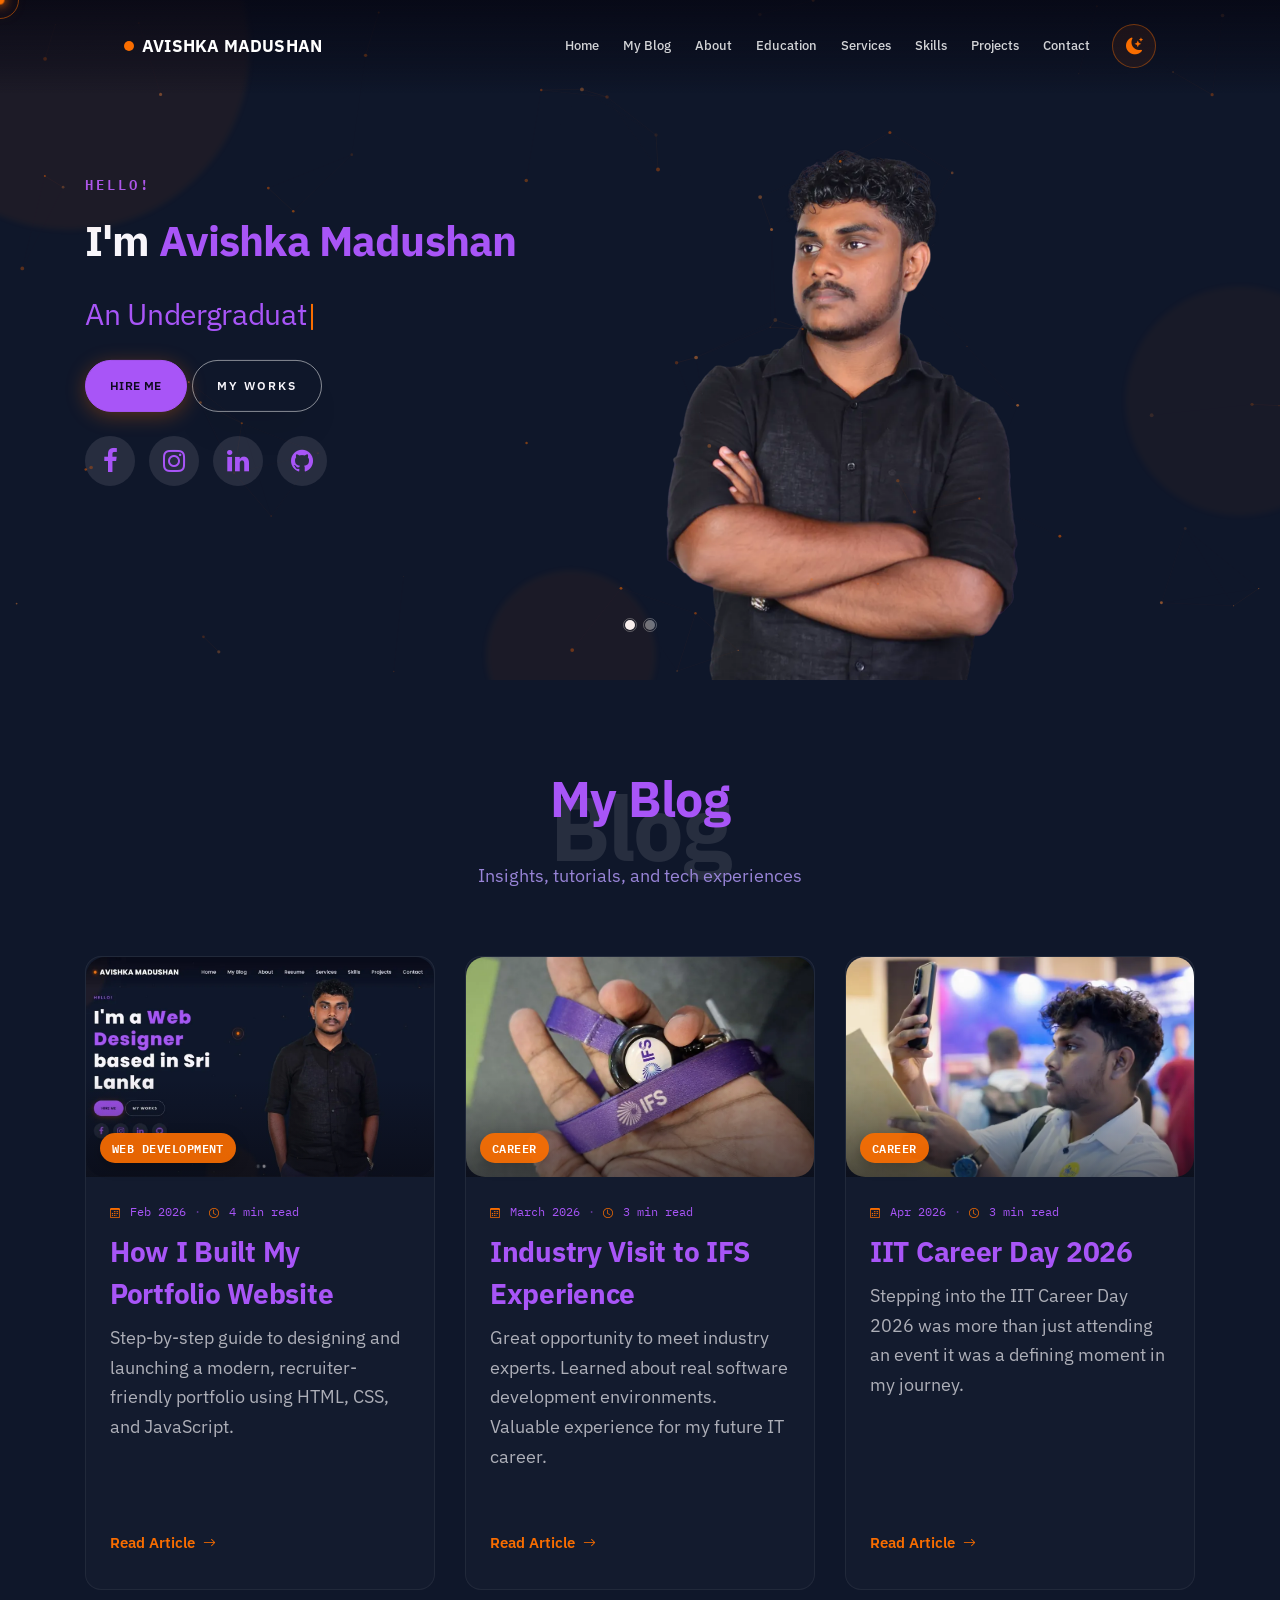
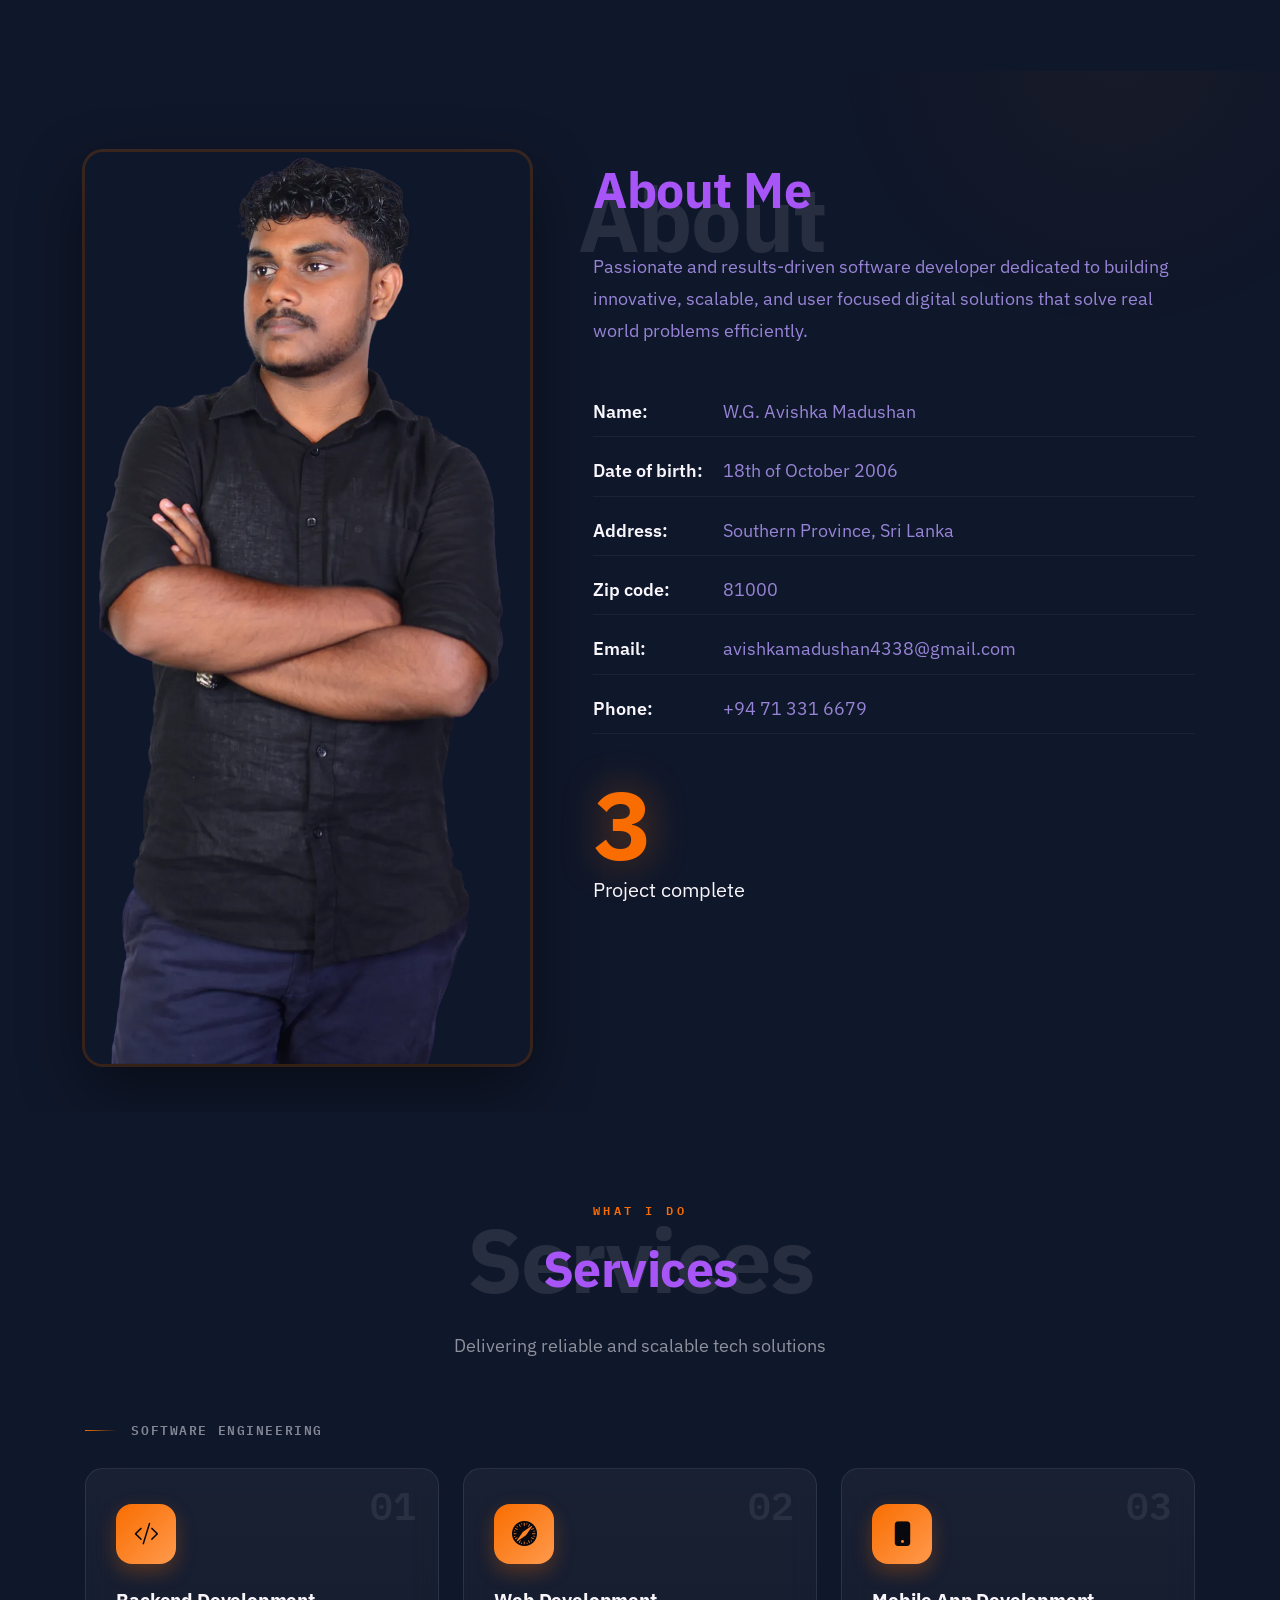
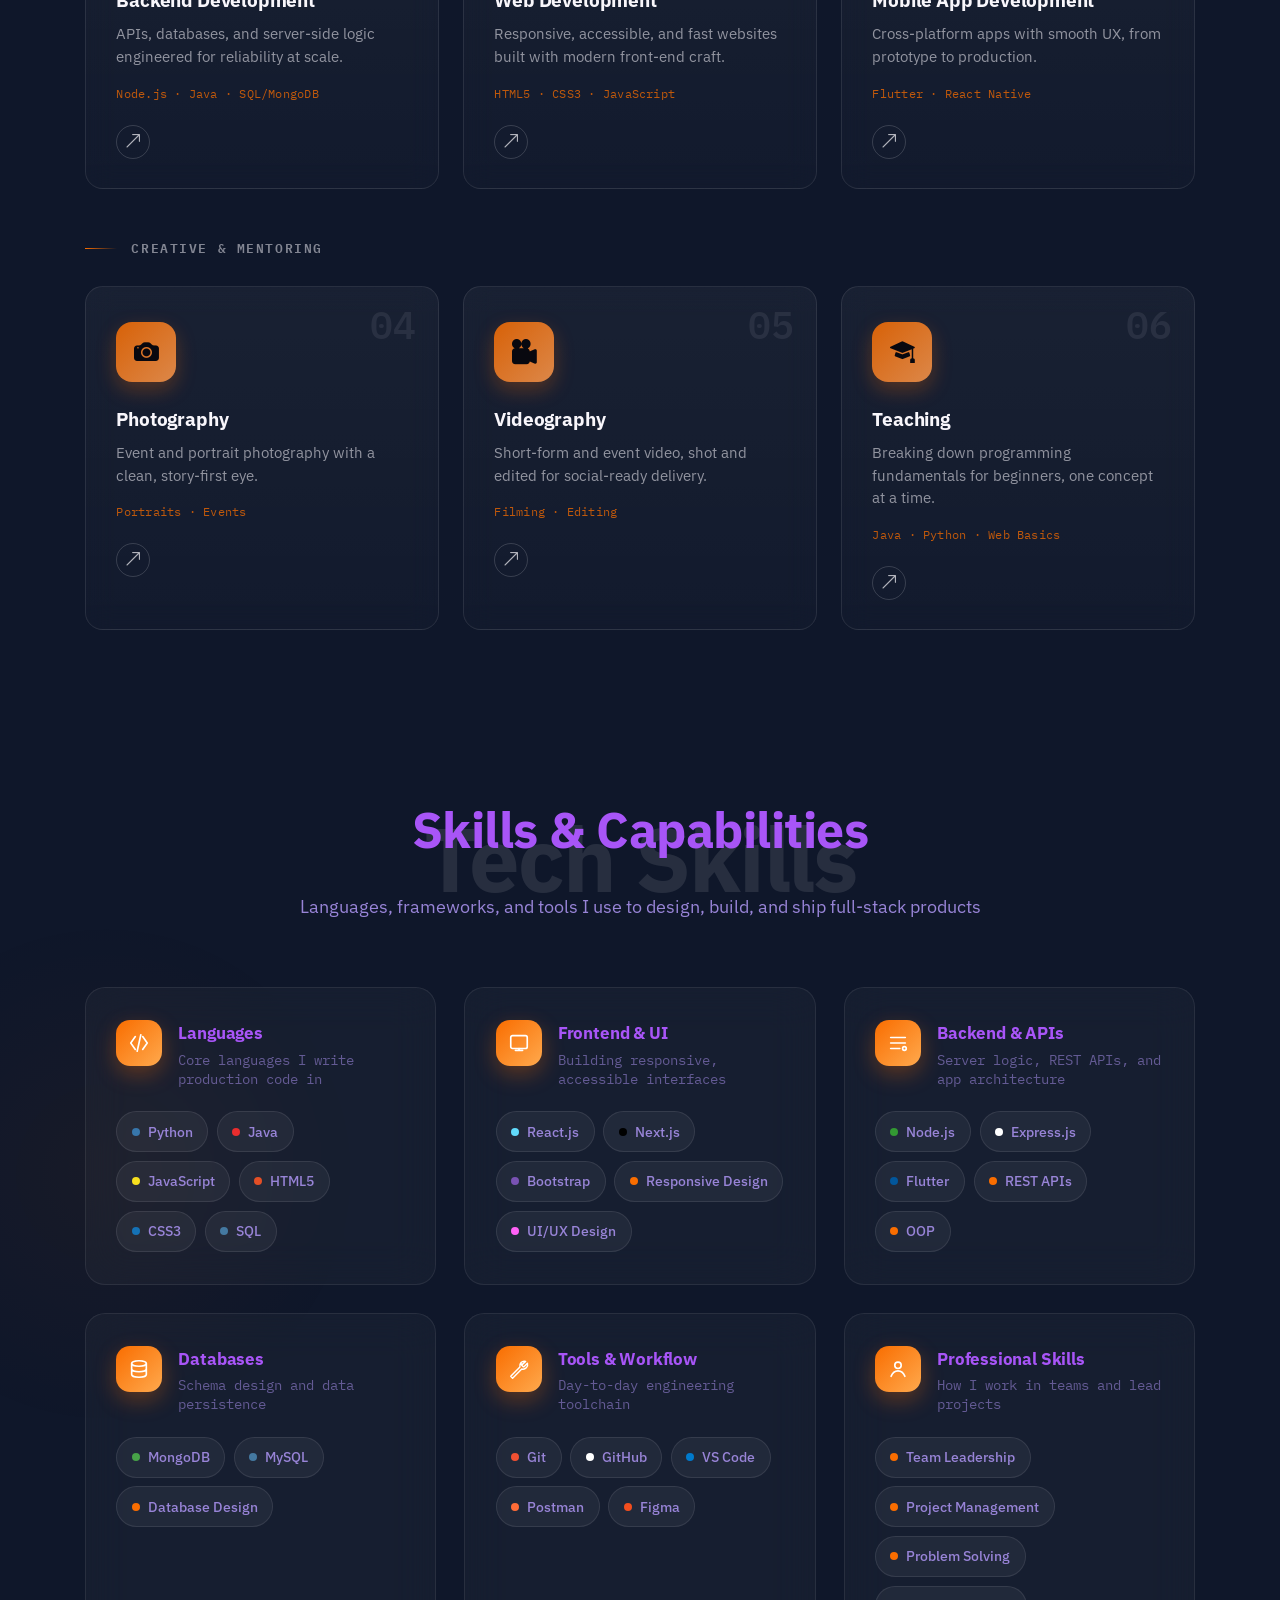
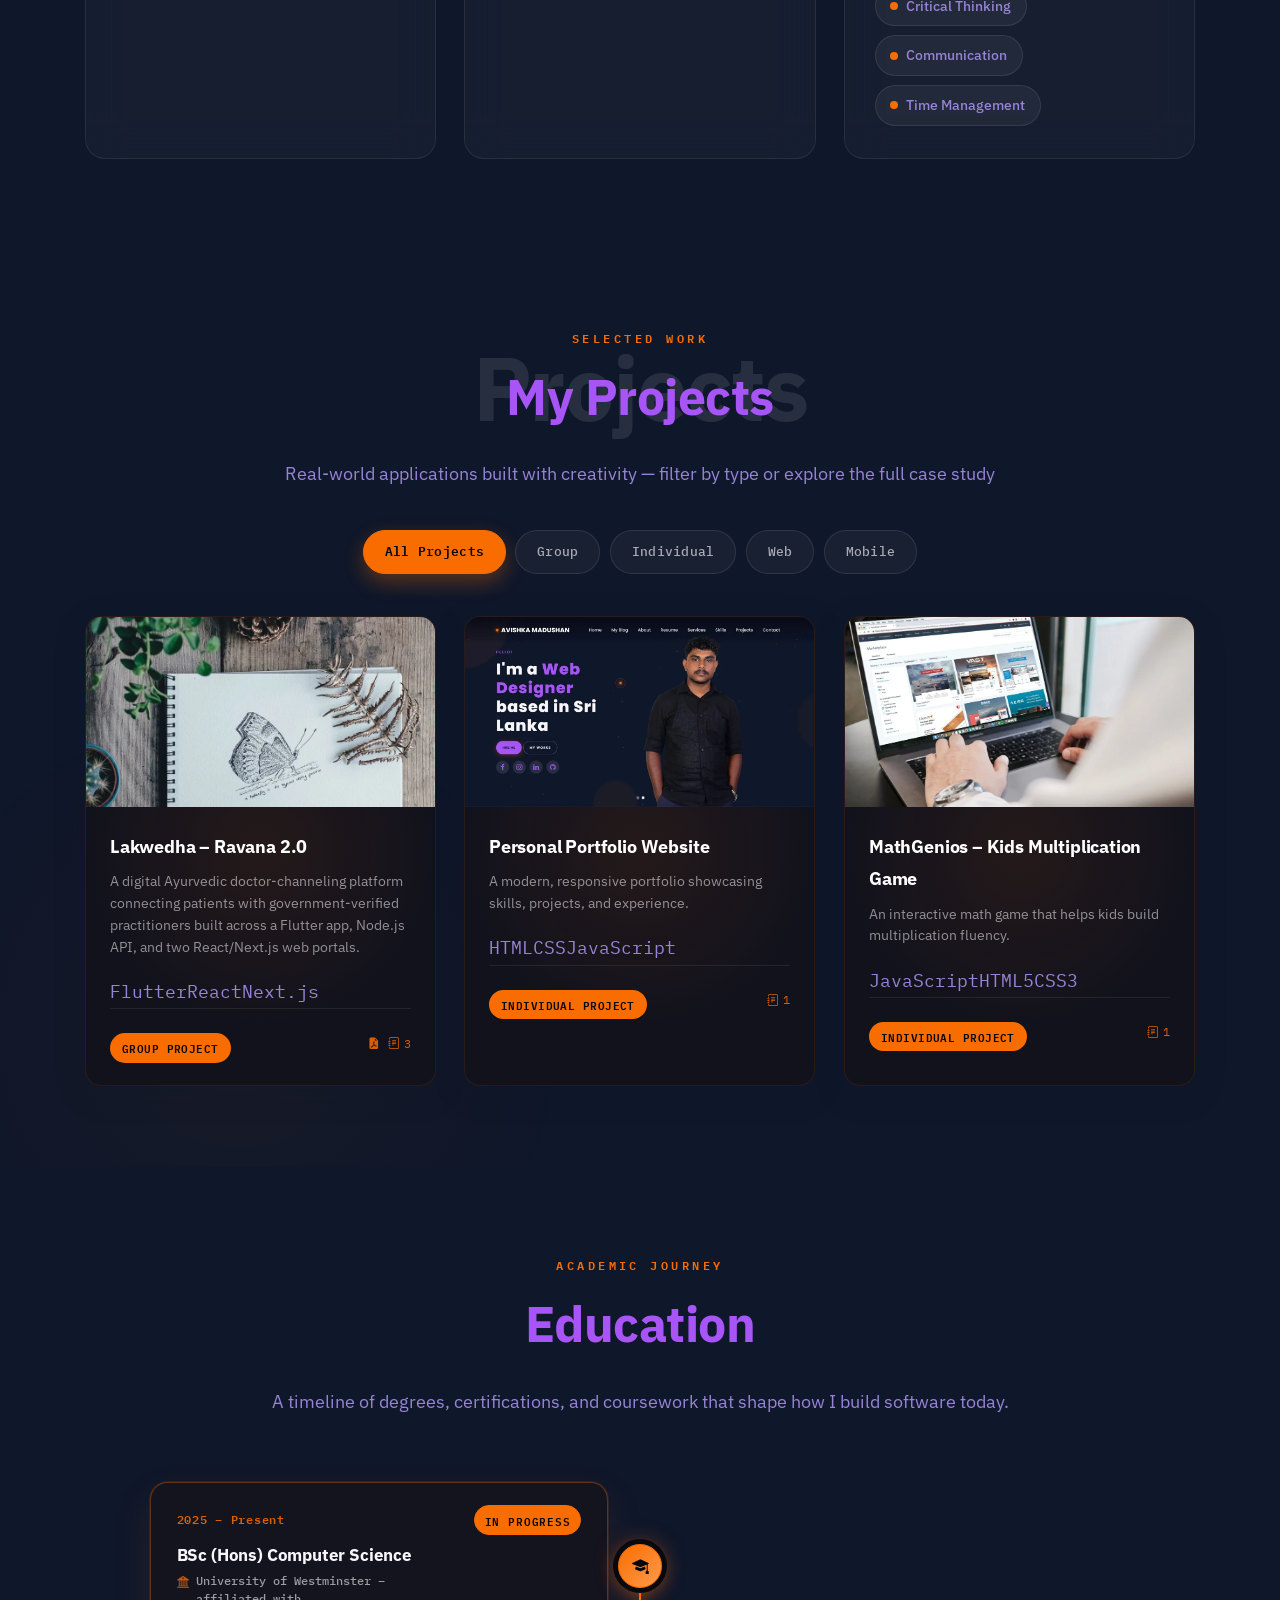
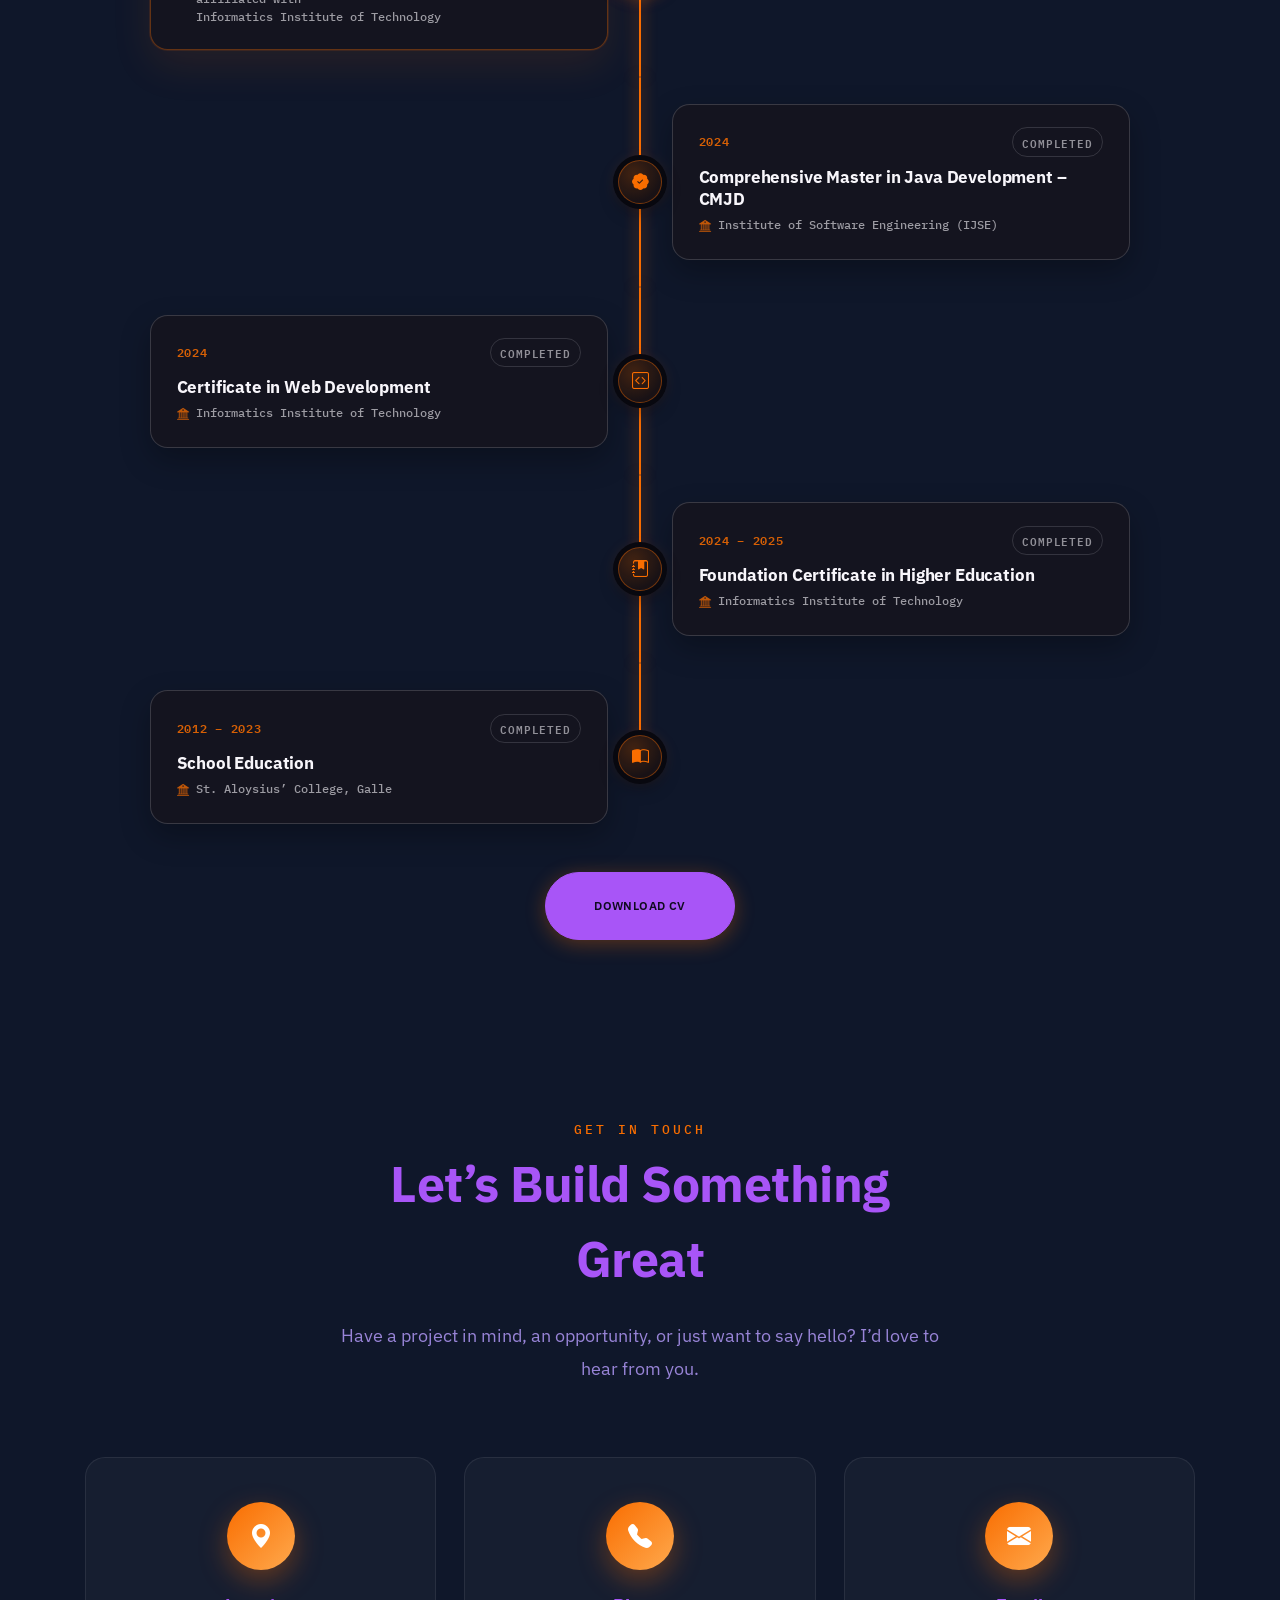
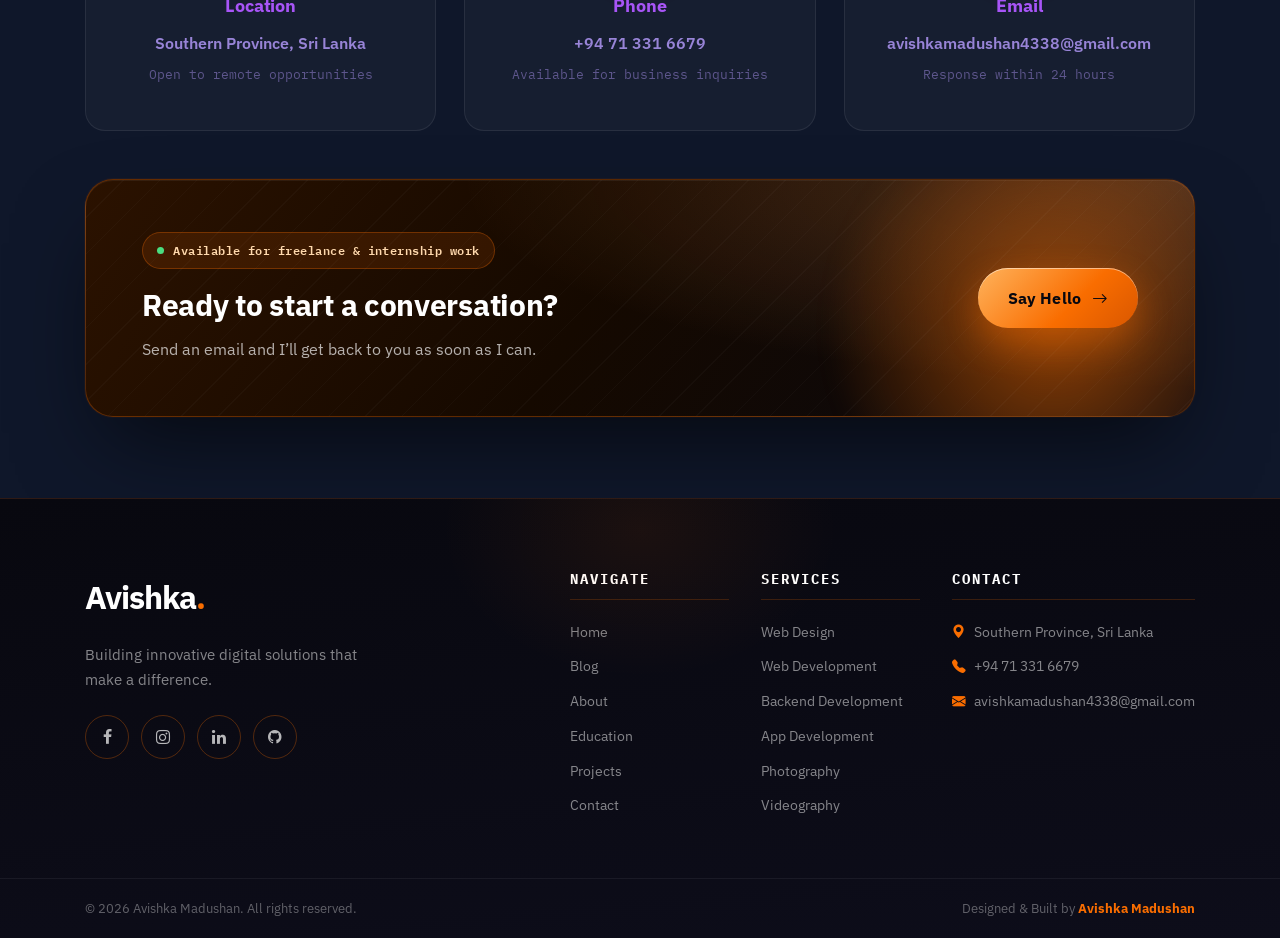
==== commit afb821d5: "Rewrite Lakwedha project details to reflect doctor-channeling sub-system work" ====
--- a/avishka_madushan/index.html
+++ b/avishka_madushan/index.html
@@ -745,28 +745,31 @@
 	<script>
 		const projectData = {
 			ravana: {
-				title: 'Ravana 2.0 – Lakwedha',
+				title: 'Lakwedha – Ravana 2.0',
 				type: 'Group Project',
 				badgeClass: 'group',
 				category: ['group', 'web', 'mobile'],
-				duration: '2025/9 – 2026/3',
+				duration: '2025/9 – 2026/4',
 				image: 'images/project-4.webp',
 				gallery: ['images/project-4.webp'],
-				summary: 'Sri Lanka\'s first integrated Ayurvedic healthcare platform, built with a 6-member team.',
-				tech: ['Flutter', 'React', 'Node.js', 'MongoDB'],
-				description: `Led a 6-member team in developing Sri Lanka's first integrated Ayurvedic healthcare platform. Engineered verified practitioner booking, QR-authenticated herbal marketplace, and encrypted electronic medical records system. Delivered a full-stack solution enhancing trust and digital access in traditional healthcare.`,
+				summary: 'A digital Ayurvedic doctor-channeling platform connecting patients with government-verified practitioners built across a Flutter app, Node.js API, and two React/Next.js web portals.',
+				tech: ['Flutter', 'React', 'Next.js', 'Node.js', 'Express', 'MongoDB', 'JWT'],
+				description: `Full-stack lead on a 6-member team building Lakwedha, an end-to-end Ayurvedic healthcare platform for Sri Lanka. The system spans four coordinated codebases sharing one Node.js/Express API: a Flutter patient app, a React doctor portal, a Next.js admin panel, and the backend itself.<br><br>I owned the doctor-channeling sub-system — OTP-based patient registration, JWT auth, doctor availability search, appointment booking, and a notification pipeline that alerts patients automatically when a doctor cancels a session. The API is versioned and namespaced (/api/v1/) across auth, doctor-channeling, channeling-sessions, patient-notifications, and dashboard modules, backed by MongoDB Atlas.`,
 				features: [
-					'Verified Doctor Booking',
-					'QR Authenticated Marketplace',
-					'Encrypted EMR System',
-					'Admin Dashboard'
+					'OTP-verified patient registration & JWT authentication',
+					'Doctor search with real-time availability & slot booking',
+					'Automated patient notifications on session cancellation',
+					'Doctor portal for managing sessions & appointments',
+					'Admin dashboard for platform oversight',
+					'Versioned REST API (/api/v1/) across 8+ route groups'
 				],
 				github: 'https://github.com/GovinduDandeniya/Lakwedha.git',
 				demo: 'https://www.youtube.com/watch?v=WdzU5EfEHGE&feature=youtu.be',
-				pdf: null,
+				pdf: 'cv/lakwedha.lk.pdf',
 				posts: [
-					{ title: 'Team kickoff & system architecture', date: 'Sep 2025', excerpt: 'Formed the 6-member team, mapped out the booking, marketplace, and EMR modules, and settled on Flutter + Node.js + MongoDB as the stack.' },
-					{ title: 'Encrypted EMR module shipped', date: 'Jan 2026', excerpt: 'Delivered the encrypted electronic medical records system, the most sensitive part of the platform, with QR-authenticated access control.' }
+					{ title: 'Team kickoff & system architecture', date: 'Sep 2025', excerpt: 'Formed the 6-member team and scoped a 4-part architecture — Flutter patient app, Node.js/Express API, React doctor portal, and Next.js admin panel — sharing one MongoDB-backed backend.' },
+					{ title: 'Doctor-channeling & booking flow shipped', date: 'Jan 2026', excerpt: 'Delivered the doctor-channeling sub-system end to end: availability search, appointment booking, and appointment history, exposed under a versioned /api/v1/ namespace.' },
+					{ title: 'Notification pipeline & doctor portal integration', date: 'Mar 2026', excerpt: 'Wired up automatic patient notifications for doctor-initiated cancellations, plus mark-as-read endpoints, and integrated the flow into the React doctor portal dashboard.' }
 				]
 			},
 			portfolio: {
--- a/avishka_madushan/css/style.css
+++ b/avishka_madushan/css/style.css
@@ -22340,7 +22340,7 @@
 }
 
 .owl-carousel.home-slider .slider-item .slider-text h1 {
-  font-size: 60px;
+  font-size: clamp(60px, 3.6vw, 84px);
   color: #F8F6FB;
   line-height: 1.2;
   font-weight: 800;
--- a/avishka_madushan/css/premium.css
+++ b/avishka_madushan/css/premium.css
@@ -36,8 +36,7 @@
   scrollbar-color: rgba(249, 109, 0, 0.55) rgba(255, 255, 255, 0.04);
 }
 .vlog-modal-scroll,
-.project-modal-content,
-.modal-desc,
+.pm-modal-scroll,
 pre {
   scrollbar-width: thin;
   scrollbar-color: rgba(249, 109, 0, 0.55) rgba(255, 255, 255, 0.06);
@@ -75,7 +74,7 @@
 /* Scoped surfaces get a slightly denser track so the thumb reads
    clearly against card/modal backgrounds rather than the page bg. */
 .vlog-modal-scroll::-webkit-scrollbar-track,
-.project-modal-content::-webkit-scrollbar-track {
+.pm-modal-scroll::-webkit-scrollbar-track {
   background: rgba(255, 255, 255, 0.06);
 }
 
@@ -122,11 +121,11 @@
 .slider-text h1, .slider-text h2,
 .heading-section h2,
 .blog-entry h3,
-.resume-wrap h2,
+.edu-card h3,
 .services-1 .desc h3,
-.progress-wrap h3,
+.skill-card-head h3,
 .pf-footer-logo,
-.modal-title, #vlog-modal-title,
+#vlog-modal-title, #pm-modal-title,
 .project-title {
   font-family: var(--font-display);
   letter-spacing: -0.01em;
@@ -140,7 +139,7 @@
 /* Second hero slide's headline is a semantic h2 (only one h1 per page for SEO)
    but must keep the same large visual treatment as the h1 slide headline. */
 .owl-carousel.home-slider .slider-item .slider-text h2.slide-heading {
-  font-size: 60px;
+  font-size: clamp(60px, 3.6vw, 84px);
   font-weight: 800;
   color: #F8F6FB;
   line-height: 1.2;
@@ -166,10 +165,10 @@
 
 .subheading,
 .blog-entry .meta,
-.resume-wrap .position, .resume-wrap .date,
+.edu-date, .edu-org, .edu-status, .edu-tags span,
 .project-badge, .tech-tag,
 .pf-footer-col h4,
-.progress-bar span,
+.skill-card-tagline,
 .ftco_navbar .navbar-toggler,
 .counter-wrap .number {
   font-family: var(--font-mono);
@@ -779,13 +778,263 @@
 }
 
 /* ━━━━━━━━━━━━━━━━━━━━━━━━━━━━━━━━━━━━━━━━━━━━━━━━━━━
-   RESUME — Timeline Glow + Slide
+   EDUCATION — Centered Zigzag Timeline
+   Single spine timeline (education-only, per site owner —
+   this section is not used for job history). Desktop: a
+   3-column grid (card / spine / card) per row — the icon and
+   its card share the same grid row, so row height is driven
+   only by that row's own card, never by the opposite empty
+   side. That's what a flex "shove card to 50%+gutter" layout
+   couldn't guarantee — this removes the dead-space risk while
+   still alternating left/right, roughly halving the section's
+   height vs. a single column. Collapses to a left-rail single
+   column under 900px. Cards mirror the Services bento cards'
+   glass language so the page reads as one system.
 ━━━━━━━━━━━━━━━━━━━━━━━━━━━━━━━━━━━━━━━━━━━━━━━━━━━ */
-.resume-wrap { transition: transform .3s ease !important; }
-.resume-wrap:hover { transform: translateX(8px) !important; }
-.resume-wrap::before {
-  background: var(--p-orange) !important;
-  box-shadow: 0 0 12px rgba(249,109,0,.4) !important;
+.edu-timeline {
+  position: relative;
+  max-width: 980px;
+  margin: 0 auto;
+}
+
+.edu-item {
+  position: relative;
+  display: grid;
+  grid-template-columns: 1fr 64px 1fr;
+  align-items: center;
+  margin-bottom: 3.4rem;
+}
+.edu-item:last-child { margin-bottom: 0; }
+
+/* Odd items (1st, 3rd…): card in the left column, right column empty.
+   Even items: flip — card in the right column, left column empty.
+   grid-row: 1 on both is required — without it, auto-placement's cursor
+   (which only moves forward) jumps to column 3 for the card first, then
+   can't backtrack to place the rail at column 2 in the same row, so the
+   rail silently drops to an implicit row 2. That's what was collapsing
+   the rail to just the icon's own height and breaking both the icon's
+   vertical centering against its card and the connecting line. */
+.edu-item .edu-card { grid-column: 1; grid-row: 1; }
+.edu-item:nth-child(even) .edu-card { grid-column: 3; }
+
+/* Rail + node always sit in the fixed center column regardless of side.
+   grid-row: 1 pins it to the same row as its card (see the grid-row note
+   above); align-items: center then centers the icon vertically within
+   that stretched row so it lines up with the card's own center. */
+.edu-rail {
+  grid-column: 2;
+  grid-row: 1;
+  position: relative;
+  align-self: stretch;
+  display: flex;
+  align-items: center;
+  justify-content: center;
+}
+/* Line spans the full row height (edge-to-edge) instead of a short
+   +/-1.7rem stub around the icon, so consecutive rows' lines butt up
+   against each other exactly at the margin gap with no visible break.
+   Flat color, not a top-to-bottom gradient — each row draws its own
+   independent segment, so a fading gradient meant every segment's dim
+   bottom (55% opacity) butted against the next segment's bright top
+   (100%), producing a visible dark seam/dot at every join. Flat color
+   makes consecutive segments pixel-identical at the seam. */
+.edu-rail::before {
+  content: '';
+  position: absolute;
+  top: calc(-1 * 1.7rem);
+  bottom: calc(-1 * 1.7rem);
+  left: 50%;
+  width: 2px;
+  transform: translateX(-50%);
+  border-radius: 2px;
+  background: var(--p-orange);
+}
+.edu-item:first-child .edu-rail::before { top: 50%; }
+.edu-item:last-child .edu-rail::before { bottom: 50%; }
+
+/* Soft ambient glow duplicate — a flat 2px line reads as a plain <hr>;
+   a wide blurred copy underneath makes it feel like a lit conduit.
+   Flat color for the same reason as ::before above. */
+.edu-rail::after {
+  content: '';
+  position: absolute;
+  top: calc(-1 * 1.7rem);
+  bottom: calc(-1 * 1.7rem);
+  left: 50%;
+  width: 10px;
+  transform: translateX(-50%);
+  background: rgba(249,109,0,.35);
+  filter: blur(7px);
+  opacity: .5;
+  pointer-events: none;
+}
+.edu-item:first-child .edu-rail::after { top: 50%; }
+.edu-item:last-child .edu-rail::after { bottom: 50%; }
+
+.edu-icon {
+  position: relative;
+  width: 44px;
+  height: 44px;
+  flex: 0 0 44px;
+  display: flex;
+  align-items: center;
+  justify-content: center;
+  border-radius: 50%;
+  background: radial-gradient(circle at 35% 30%, rgba(249,109,0,.22), rgba(249,109,0,.05) 70%), #0d0d16;
+  border: 1px solid rgba(249,109,0,.4);
+  box-shadow: 0 0 0 5px rgba(8,8,15,1), 0 0 16px rgba(249,109,0,.18), 0 8px 18px rgba(0,0,0,.4);
+  z-index: 1;
+}
+.edu-icon i {
+  font-size: 1.05rem;
+  color: var(--p-orange);
+}
+.edu-item.is-current .edu-icon {
+  background: linear-gradient(135deg, var(--p-orange) 0%, #ff9a4d 100%);
+  border-color: var(--p-orange);
+  box-shadow: 0 0 0 5px rgba(8,8,15,1), 0 0 0 4px rgba(249,109,0,.2), 0 0 22px rgba(249,109,0,.5), 0 8px 20px rgba(249,109,0,.3);
+  animation: eduPulse 2.4s ease-in-out infinite;
+}
+.edu-item.is-current .edu-icon i { color: #08080f; }
+
+@keyframes eduPulse {
+  0%, 100% { box-shadow: 0 0 0 5px rgba(8,8,15,1), 0 0 0 4px rgba(249,109,0,.2), 0 0 22px rgba(249,109,0,.5), 0 8px 20px rgba(249,109,0,.3); }
+  50%      { box-shadow: 0 0 0 5px rgba(8,8,15,1), 0 0 0 7px rgba(249,109,0,.12), 0 0 30px rgba(249,109,0,.65), 0 8px 20px rgba(249,109,0,.35); }
+}
+@media (prefers-reduced-motion: reduce) {
+  .edu-item.is-current .edu-icon { animation: none; }
+}
+
+.edu-card {
+  position: relative;
+  padding: 1.4rem 1.6rem;
+  border-radius: 1.1rem;
+  /* Stronger than the Services card recipe it was cloned from — Services
+     cards sit in a dense grid where neighbors give the faint glass fill
+     visual contrast; these sit alone in open timeline space, so the same
+     1.5–4.5% wash read as "no card at all" against the page background.
+     Solid (opaque) fill instead of a translucent + backdrop-filter blur —
+     the blur sampled the page behind the rounded corners inconsistently
+     on some Windows/Chromium GPU drivers, producing a visible horizontal
+     seam partway down the card. A flat opaque color gives the same "lit
+     panel" read without depending on GPU-specific blur compositing. */
+  background: #14141f;
+  border: 1px solid rgba(248,246,251,.16);
+  box-shadow: 0 12px 30px rgba(0,0,0,.28);
+  transition: transform .4s cubic-bezier(.175,.885,.32,1.275), box-shadow .4s ease, border-color .4s ease;
+}
+.edu-item.is-current .edu-card {
+  border-color: rgba(249,109,0,.35);
+  box-shadow: 0 0 0 1px rgba(249,109,0,.12), 0 16px 40px rgba(249,109,0,.1);
+}
+.edu-card:hover {
+  transform: translateY(-4px);
+  box-shadow: 0 20px 44px rgba(0,0,0,.32), 0 0 0 1px rgba(249,109,0,.22);
+  border-color: rgba(249,109,0,.28);
+}
+
+.edu-card-top {
+  display: flex;
+  align-items: center;
+  justify-content: space-between;
+  flex-wrap: wrap;
+  gap: .6rem;
+  margin-bottom: .55rem;
+}
+.edu-date {
+  font-family: var(--font-mono);
+  font-size: .76rem;
+  font-weight: 600;
+  letter-spacing: .06em;
+  color: rgba(249,109,0,.85);
+}
+.edu-status {
+  font-family: var(--font-mono);
+  font-size: .66rem;
+  font-weight: 600;
+  letter-spacing: .08em;
+  text-transform: uppercase;
+  padding: .26rem .6rem;
+  border-radius: 100px;
+  color: rgba(248,246,251,.55);
+  border: 1px solid rgba(248,246,251,.14);
+}
+.edu-status--current {
+  color: #08080f;
+  background: var(--p-orange);
+  border-color: var(--p-orange);
+}
+
+.edu-card h3 {
+  font-size: 1.08rem;
+  font-weight: 700;
+  letter-spacing: -.01em;
+  color: #F8F6FB;
+  margin-bottom: .35rem;
+  line-height: 1.3;
+}
+
+.edu-org {
+  display: flex;
+  align-items: flex-start;
+  gap: .45rem;
+  font-family: var(--font-mono);
+  font-size: .76rem;
+  font-weight: 500;
+  line-height: 1.5;
+  color: rgba(248,246,251,.6);
+  margin-bottom: 0;
+}
+.edu-org i {
+  color: rgba(249,109,0,.75);
+  margin-top: .2em;
+  flex-shrink: 0;
+}
+
+/* Below 900px there isn't enough width for two card columns either side of
+   a centered spine without cramping the text — collapse to a left-rail
+   single column, same visual language, just no alternation. */
+@media (max-width: 899.98px) {
+  .edu-timeline { padding-left: 52px; }
+  .edu-item {
+    display: block;
+    padding-left: 0;
+  }
+  .edu-item .edu-card,
+  .edu-item:nth-child(even) .edu-card {
+    grid-column: auto;
+  }
+  .edu-rail {
+    position: absolute;
+    top: 0;
+    bottom: -1.6rem;
+    left: -52px;
+    width: 44px;
+  }
+  .edu-item:last-child .edu-rail { bottom: 0; }
+  .edu-rail::before,
+  .edu-rail::after {
+    top: 0;
+    bottom: -1.6rem;
+    left: 50%;
+  }
+  .edu-item:first-child .edu-rail::before,
+  .edu-item:first-child .edu-rail::after { top: 0; }
+  .edu-item:last-child .edu-rail::before,
+  .edu-item:last-child .edu-rail::after { bottom: 50%; }
+}
+
+@media (max-width: 767.98px) {
+  .edu-timeline { padding-left: 46px; }
+  .edu-rail { left: -46px; width: 38px; }
+  .edu-icon { width: 38px; height: 38px; }
+  .edu-icon i { font-size: .95rem; }
+  .edu-card { padding: 1.3rem 1.2rem; }
+  .edu-card h3 { font-size: 1.05rem; }
+  /* Keeps the BSc entry's affiliation line to its intended 3 lines —
+     at .76rem "Informatics Institute of Technology" alone wraps to a
+     4th line on narrow phones. */
+  .edu-org { font-size: .7rem; }
 }
 
 /* ━━━━━━━━━━━━━━━━━━━━━━━━━━━━━━━━━━━━━━━━━━━━━━━━━━━
@@ -832,14 +1081,8 @@
 
 .services-grid {
   display: grid;
-  grid-template-columns: repeat(3, 1fr);
+  grid-template-columns: repeat(auto-fit, minmax(min(280px, 100%), 1fr));
   gap: 1.5rem;
-}
-@media (max-width: 991.98px) {
-  .services-grid { grid-template-columns: repeat(2, 1fr); }
-}
-@media (max-width: 639.98px) {
-  .services-grid { grid-template-columns: 1fr; }
 }
 
 .services-1 {
@@ -997,81 +1240,696 @@
 }
 
 /* ━━━━━━━━━━━━━━━━━━━━━━━━━━━━━━━━━━━━━━━━━━━━━━━━━━━
-   SKILLS — Shimmer Progress Bars
+   SKILLS — Category Card Grid
+   Replaces the old percentage progress-bars: unverifiable
+   numbers ("GitHub 40%") read as a weakness to recruiters/ATS
+   scanners. A grouped, scannable grid of real competencies
+   (grouped by role-relevant category) is the pattern used by
+   senior engineers' portfolios — no invented metrics, same
+   glass-card language as the rest of this site (contact cards,
+   blog entries, project cards).
 ━━━━━━━━━━━━━━━━━━━━━━━━━━━━━━━━━━━━━━━━━━━━━━━━━━━ */
-.progress {
-  border-radius: 50px !important;
-  background: rgba(255,255,255,.06) !important;
-  overflow: hidden;
-}
-.progress-bar {
-  border-radius: 50px !important;
+.skills-grid {
   position: relative;
-  overflow: hidden;
-}
-.progress-bar::after {
-  content: '';
-  position: absolute;
-  top: 0; left: -100%;
-  width: 50%; height: 100%;
-  background: linear-gradient(90deg, transparent, rgba(255,255,255,.3), transparent);
-  animation: pShimmer 2.5s ease-in-out infinite;
-}
-@keyframes pShimmer { to { left: 200%; } }
+  z-index: 1;
+  display: grid;
+  grid-template-columns: repeat(auto-fit, minmax(min(280px, 100%), 1fr));
+  gap: 1.75rem;
+}
+
+.skill-card {
+  padding: 2rem 1.9rem;
+  border-radius: 20px;
+  background: rgba(255, 255, 255, 0.03);
+  backdrop-filter: blur(20px);
+  -webkit-backdrop-filter: blur(20px);
+  border: 1px solid rgba(255, 255, 255, 0.08);
+  transition: transform .4s ease, box-shadow .4s ease, border-color .4s ease;
+}
+.skill-card:hover {
+  transform: translateY(-8px);
+  box-shadow: 0 22px 52px rgba(249, 109, 0, .15), 0 0 0 1px rgba(249, 109, 0, .2);
+  border-color: rgba(249, 109, 0, .3);
+}
+
+.skill-card-head {
+  display: flex;
+  align-items: flex-start;
+  gap: 1rem;
+  margin-bottom: 1.4rem;
+}
+.skill-card-icon {
+  display: flex;
+  align-items: center;
+  justify-content: center;
+  width: 46px;
+  height: 46px;
+  flex-shrink: 0;
+  border-radius: 14px;
+  background: linear-gradient(135deg, var(--p-orange) 0%, #FFA94D 100%);
+  color: #fff;
+  box-shadow: 0 8px 22px rgba(249, 109, 0, .32);
+  transition: transform .4s cubic-bezier(.175, .885, .32, 1.275);
+}
+.skill-card-icon svg { width: 22px; height: 22px; }
+.skill-card:hover .skill-card-icon { transform: scale(1.08) rotate(-4deg); }
+
+.skill-card-head h3 {
+  font-size: 1.08rem;
+  margin: 0 0 .3rem;
+}
+.skill-card-tagline {
+  margin: 0;
+  font-size: .85rem;
+  font-family: var(--font-mono);
+  opacity: .6;
+  line-height: 1.4;
+}
+
+.skill-tags {
+  list-style: none;
+  display: flex;
+  flex-wrap: wrap;
+  gap: .55rem;
+  margin: 0;
+  padding: 0;
+}
+.skill-tags li {
+  display: inline-flex;
+  align-items: center;
+  gap: .5rem;
+  padding: .45rem .9rem;
+  border-radius: 100px;
+  font-size: .85rem;
+  font-weight: 500;
+  background: rgba(255, 255, 255, 0.05);
+  border: 1px solid rgba(255, 255, 255, 0.09);
+  transition: transform .25s ease, border-color .25s ease, background .25s ease;
+}
+.skill-tags li:hover {
+  transform: translateY(-3px);
+  background: rgba(249, 109, 0, .1);
+  border-color: rgba(249, 109, 0, .35);
+}
+.skill-tag-dot {
+  width: 8px;
+  height: 8px;
+  border-radius: 50%;
+  flex-shrink: 0;
+}
 
 /* ━━━━━━━━━━━━━━━━━━━━━━━━━━━━━━━━━━━━━━━━━━━━━━━━━━━
-   SOFT SKILLS — Bounce Hover
+   PROJECTS — Premium Case-Study System
+   Filter pills + redesigned cards feed a right-side drawer
+   modal (.pm-modal) cloned from the .vlog-modal pattern below
+   so the two flagship interactive surfaces on the site read as
+   one system. Tabs (Overview/Gallery/Posts) keep the modal from
+   becoming an unscrollable wall now that each project carries
+   more content (gallery, posts, optional PDF).
 ━━━━━━━━━━━━━━━━━━━━━━━━━━━━━━━━━━━━━━━━━━━━━━━━━━━ */
-.soft-skills-list {
-  list-style: none;
-  padding: 0;
+
+/* ── Filter pills ── */
+.pm-filters {
   display: flex;
   flex-wrap: wrap;
   justify-content: center;
-  gap: 1.5rem;
-}
-.soft-skills-list li {
-  padding: 0.75rem 2rem;
-  border-radius: 2rem;
+  gap: .6rem;
+  margin-bottom: 2.6rem;
+}
+.pm-filter-pill {
+  font-family: var(--font-mono);
+  font-size: .82rem;
+  font-weight: 500;
+  letter-spacing: .02em;
+  padding: .55rem 1.3rem;
+  border-radius: 100px;
+  background: rgba(255,255,255,.04);
+  border: 1px solid rgba(255,255,255,.1);
+  color: rgba(248,246,251,.65);
+  cursor: none;
+  transition: transform .25s ease, border-color .25s ease, background .25s ease, color .25s ease;
+}
+.pm-filter-pill:hover {
+  transform: translateY(-2px);
+  border-color: rgba(249,109,0,.35);
+  color: #fff;
+}
+.pm-filter-pill.is-active {
+  background: var(--p-orange);
+  border-color: var(--p-orange);
+  color: #08080f;
   font-weight: 600;
-  font-size: 1.15rem;
-  letter-spacing: 1px;
-  color: #fff;
-  box-shadow: 0 4px 16px rgba(60, 60, 120, 0.12);
-  transition: transform .3s cubic-bezier(.175,.885,.32,1.275), box-shadow .3s !important;
-}
-.soft-skills-list li:hover {
-  transform: translateY(-8px) scale(1.07) !important;
-  box-shadow: 0 16px 38px rgba(0,0,0,.32) !important;
-}
-
-/* ━━━━━━━━━━━━━━━━━━━━━━━━━━━━━━━━━━━━━━━━━━━━━━━━━━━
-   PROJECT CARDS — 3D Tilt + Spotlight + Image Zoom
-━━━━━━━━━━━━━━━━━━━━━━━━━━━━━━━━━━━━━━━━━━━━━━━━━━━ */
+  box-shadow: 0 8px 20px rgba(249,109,0,.32);
+}
+
+.pm-empty-state {
+  text-align: center;
+  font-family: var(--font-mono);
+  font-size: .9rem;
+  color: rgba(248,246,251,.45);
+  padding: 3rem 0;
+}
+
+/* ── Project grid + cards ── */
+.projects-grid {
+  display: grid;
+  grid-template-columns: repeat(auto-fit, minmax(min(300px, 100%), 1fr)) !important;
+  gap: 1.75rem !important;
+}
+
 .project-card {
   border: 1px solid rgba(249,109,0,.1) !important;
   border-radius: 16px !important;
   overflow: hidden;
-  transition: box-shadow .4s ease !important;
-  background: radial-gradient(circle at var(--mx, 50%) var(--my, 50%), rgba(249,109,0,.08) 0%, transparent 60%);
+  background: radial-gradient(circle at var(--mx, 50%) var(--my, 50%), rgba(249,109,0,.08) 0%, transparent 60%) #12121c;
+  transition: box-shadow .4s ease, opacity .35s ease, transform .35s ease !important;
   will-change: transform;
-}
-.project-card:hover {
+  outline: none;
+}
+.project-card:hover,
+.project-card:focus-visible {
   box-shadow: 0 28px 68px rgba(0,0,0,.55), 0 0 0 1px rgba(249,109,0,.3) !important;
 }
+.project-card:focus-visible {
+  box-shadow: 0 28px 68px rgba(0,0,0,.55), 0 0 0 2px var(--p-orange) !important;
+}
+.project-card.is-hidden {
+  display: none !important;
+}
+
 .project-card .project-img {
+  width: 100%;
+  height: 190px;
+  background-size: cover;
+  background-position: center;
   transition: transform .6s cubic-bezier(.25,.46,.45,.94) !important;
 }
 .project-card:hover .project-img { transform: scale(1.09) !important; }
 
-/* Badge pulse — orange for both types */
+.project-content {
+  padding: 1.5rem 1.5rem 1.4rem !important;
+  text-align: left !important;
+}
+.project-title {
+  font-weight: 700;
+  font-size: 1.12rem;
+  color: #fff;
+  margin-bottom: .5rem;
+  letter-spacing: -.01em;
+}
+.project-summary {
+  font-size: .88rem;
+  line-height: 1.55;
+  color: rgba(248,246,251,.55);
+  margin-bottom: 1.1rem;
+}
+
+.project-card-footer {
+  display: flex;
+  align-items: center;
+  justify-content: space-between;
+  gap: .6rem;
+  padding-top: 1rem;
+  border-top: 1px solid rgba(255,255,255,.07);
+}
+
+.project-badge,
 .project-badge.group,
 .project-badge.individual {
+  display: inline-block;
+  font-family: var(--font-mono);
+  font-size: .68rem;
+  font-weight: 600;
+  letter-spacing: .04em;
+  text-transform: uppercase;
+  padding: .3rem .75rem;
+  border-radius: 100px;
+  color: #08080f;
+  background: var(--p-orange);
+  box-shadow: none;
   animation: pBadgePulse 2s ease infinite alternate;
 }
 @keyframes pBadgePulse {
   from { box-shadow: 0 0 6px rgba(249,109,0,.2); }
   to   { box-shadow: 0 0 20px rgba(249,109,0,.55); }
+}
+
+.pm-card-flags {
+  display: flex;
+  align-items: center;
+  gap: .5rem;
+}
+.pm-card-flag {
+  display: inline-flex;
+  align-items: center;
+  gap: .25rem;
+  font-family: var(--font-mono);
+  font-size: .72rem;
+  color: rgba(249,109,0,.85);
+}
+
+/* ═══════════════════════════════════════════════════════════
+   PM-MODAL — Project Case-Study Panel
+   Same right-side drawer / mobile full-sheet mechanics as
+   .vlog-modal (see VLOG ARTICLE PANEL section below) — kept as
+   a parallel class tree (.pm-*) rather than reusing .vlog-modal
+   directly since the content shape differs (tabs, gallery,
+   posts, tech chips) but the container behavior is identical.
+   ═══════════════════════════════════════════════════════════ */
+.pm-modal {
+  position: fixed;
+  inset: 0;
+  z-index: 9999;
+  display: flex;
+  justify-content: flex-end;
+  visibility: hidden;
+  pointer-events: none;
+}
+.pm-modal.is-open {
+  visibility: visible;
+  pointer-events: auto;
+}
+
+.pm-modal-backdrop {
+  position: absolute;
+  inset: 0;
+  background: rgba(8, 8, 15, .72);
+  backdrop-filter: blur(4px);
+  -webkit-backdrop-filter: blur(4px);
+  opacity: 0;
+  transition: opacity .4s ease;
+}
+.pm-modal.is-open .pm-modal-backdrop { opacity: 1; }
+
+.pm-modal-content {
+  position: relative;
+  width: 100%;
+  max-width: 680px;
+  height: 100%;
+  background: #0d0d17;
+  color: #e5e5f0;
+  box-shadow: -24px 0 60px rgba(0,0,0,.45);
+  transform: translateX(100%);
+  transition: transform .45s cubic-bezier(.16,1,.3,1);
+  display: flex;
+  flex-direction: column;
+  overflow: hidden;
+}
+.pm-modal.is-open .pm-modal-content { transform: translateX(0); }
+
+.pm-modal-progress {
+  position: absolute;
+  top: 0; left: 0; right: 0;
+  height: 3px;
+  background: rgba(255,255,255,.06);
+  z-index: 5;
+}
+.pm-modal-progress span {
+  display: block;
+  height: 100%;
+  width: 0%;
+  background: linear-gradient(90deg, var(--p-orange), #ffb066);
+  transition: width .1s linear;
+}
+
+.pm-modal-topbar {
+  flex: 0 0 auto;
+  display: flex;
+  align-items: center;
+  justify-content: space-between;
+  padding: 1rem 1.5rem;
+  border-bottom: 1px solid rgba(255,255,255,.07);
+  background: rgba(13,13,23,.9);
+  backdrop-filter: blur(10px);
+}
+.pm-modal-brand {
+  font-family: var(--font-mono);
+  font-size: .78rem;
+  letter-spacing: .06em;
+  text-transform: uppercase;
+  color: rgba(229,229,240,.5);
+  display: inline-flex;
+  align-items: center;
+  gap: 8px;
+}
+.pm-modal-brand i { color: var(--p-orange); }
+
+.pm-modal-close {
+  width: 38px;
+  height: 38px;
+  display: inline-flex;
+  align-items: center;
+  justify-content: center;
+  border-radius: 50%;
+  border: 1px solid rgba(255,255,255,.1);
+  background: rgba(255,255,255,.04);
+  color: #e5e5f0;
+  font-size: .95rem;
+  cursor: none;
+  outline: none;
+  transition: background .25s ease, border-color .25s ease, transform .25s ease, box-shadow .2s ease;
+}
+.pm-modal-close:hover,
+.pm-modal-close:focus-visible {
+  background: rgba(249,109,0,.16);
+  border-color: rgba(249,109,0,.4);
+  color: var(--p-orange);
+  transform: rotate(90deg);
+}
+.pm-modal-close:focus-visible {
+  box-shadow: 0 0 0 3px rgba(249, 109, 0, 0.35);
+}
+
+.pm-modal-scroll {
+  flex: 1 1 auto;
+  overflow-y: auto;
+  overscroll-behavior: contain;
+}
+
+.pm-modal-image {
+  position: relative;
+  width: 100%;
+  aspect-ratio: 16 / 9;
+  overflow: hidden;
+  background: #000;
+}
+.pm-modal-image img {
+  width: 100%;
+  height: 100%;
+  object-fit: cover;
+  display: block;
+}
+.pm-modal-image::after {
+  content: '';
+  position: absolute;
+  inset: 0;
+  background: linear-gradient(180deg, rgba(13,13,23,0) 55%, rgba(13,13,23,.95) 100%);
+}
+
+.pm-modal-body {
+  padding: 1.6rem 1.75rem 2.5rem;
+  margin-top: -3rem;
+  position: relative;
+  z-index: 2;
+}
+
+.pm-modal-tag {
+  display: inline-block;
+  font-family: var(--font-mono);
+  font-size: .72rem;
+  font-weight: 600;
+  letter-spacing: .05em;
+  text-transform: uppercase;
+  color: #08080f;
+  background: var(--p-orange);
+  padding: 5px 12px;
+  border-radius: 100px;
+  margin-bottom: .9rem;
+  box-shadow: 0 6px 18px rgba(249,109,0,.35);
+}
+
+#pm-modal-title {
+  font-size: 1.7rem;
+  line-height: 1.25;
+  font-weight: 700;
+  color: #fff;
+  margin-bottom: .6rem;
+}
+
+.pm-modal-meta {
+  display: flex;
+  align-items: center;
+  gap: 10px;
+  font-family: var(--font-mono);
+  font-size: .82rem;
+  color: rgba(229,229,240,.5);
+  margin-bottom: .9rem;
+}
+.pm-modal-meta i { color: var(--p-orange); margin-right: 4px; }
+
+.pm-modal-summary {
+  font-size: 1rem;
+  line-height: 1.6;
+  color: rgba(229,229,240,.8);
+  margin-bottom: 1.6rem;
+  padding-bottom: 1.4rem;
+  border-bottom: 1px solid rgba(255,255,255,.08);
+}
+
+/* Tabs */
+.pm-modal-tabs {
+  display: flex;
+  gap: .4rem;
+  margin-bottom: 1.6rem;
+  border-bottom: 1px solid rgba(255,255,255,.08);
+}
+.pm-tab {
+  font-family: var(--font-mono);
+  font-size: .82rem;
+  font-weight: 600;
+  letter-spacing: .02em;
+  color: rgba(229,229,240,.5);
+  background: none;
+  border: none;
+  padding: .7rem .3rem;
+  margin-right: 1.1rem;
+  position: relative;
+  cursor: none;
+  transition: color .25s ease;
+}
+.pm-tab::after {
+  content: '';
+  position: absolute;
+  left: 0; right: 0; bottom: -1px;
+  height: 2px;
+  background: var(--p-orange);
+  transform: scaleX(0);
+  transition: transform .25s ease;
+}
+.pm-tab:hover { color: #fff; }
+.pm-tab.is-active { color: var(--p-orange); }
+.pm-tab.is-active::after { transform: scaleX(1); }
+.pm-tab[hidden] { display: none; }
+
+.pm-tab-panel { display: none; }
+.pm-tab-panel.is-active { display: block; animation: pmPanelIn .35s ease; }
+@keyframes pmPanelIn {
+  from { opacity: 0; translate: 0 8px; }
+  to   { opacity: 1; translate: 0 0; }
+}
+
+.pm-panel-heading {
+  font-family: var(--font-mono);
+  font-size: .78rem;
+  font-weight: 600;
+  letter-spacing: .08em;
+  text-transform: uppercase;
+  color: rgba(229,229,240,.45);
+  margin: 1.6rem 0 .8rem;
+}
+.pm-tab-panel[data-panel="overview"] .pm-panel-heading:first-of-type { margin-top: 0; }
+
+.pm-modal-description {
+  font-size: 1.02rem;
+  line-height: 1.85;
+  color: rgba(229,229,240,.85);
+}
+.pm-modal-description p { margin-bottom: 0; }
+
+.pm-modal-features {
+  list-style: none;
+  margin: 0;
+  padding: 0;
+}
+.pm-modal-features li {
+  position: relative;
+  padding-left: 1.6em;
+  font-size: .95rem;
+  line-height: 1.7;
+  color: rgba(229,229,240,.82);
+}
+.pm-modal-features li::before {
+  content: '\f26e';
+  font-family: 'bootstrap-icons';
+  position: absolute;
+  left: 0; top: .1em;
+  color: var(--p-orange);
+  font-size: .85em;
+}
+
+.pm-modal-tech {
+  display: flex;
+  flex-wrap: wrap;
+  gap: .5rem;
+}
+
+/* Gallery tab */
+.pm-modal-gallery {
+  display: grid;
+  grid-template-columns: repeat(2, 1fr);
+  gap: .8rem;
+}
+.pm-gallery-item {
+  border-radius: 12px;
+  overflow: hidden;
+  aspect-ratio: 16 / 10;
+  border: 1px solid rgba(255,255,255,.08);
+}
+.pm-gallery-item img {
+  width: 100%;
+  height: 100%;
+  object-fit: cover;
+  display: block;
+  transition: transform .5s ease;
+}
+.pm-gallery-item:hover img { transform: scale(1.06); }
+
+/* Posts tab */
+.pm-modal-posts {
+  display: flex;
+  flex-direction: column;
+  gap: .8rem;
+}
+.pm-posts-empty {
+  font-family: var(--font-mono);
+  font-size: .88rem;
+  color: rgba(229,229,240,.45);
+}
+.pm-post {
+  border: 1px solid rgba(255,255,255,.08);
+  border-radius: 12px;
+  overflow: hidden;
+  background: rgba(255,255,255,.02);
+  transition: border-color .25s ease;
+}
+.pm-post.is-open,
+.pm-post:hover { border-color: rgba(249,109,0,.28); }
+
+.pm-post-toggle {
+  width: 100%;
+  display: flex;
+  align-items: center;
+  gap: .8rem;
+  padding: .9rem 1.1rem;
+  background: none;
+  border: none;
+  cursor: none;
+  text-align: left;
+  color: inherit;
+}
+.pm-post-title {
+  flex: 1 1 auto;
+  font-size: .92rem;
+  font-weight: 600;
+  color: #fff;
+}
+.pm-post-date {
+  font-family: var(--font-mono);
+  font-size: .74rem;
+  color: rgba(249,109,0,.85);
+  white-space: nowrap;
+}
+.pm-post-chevron {
+  color: rgba(229,229,240,.4);
+  transition: transform .3s ease;
+}
+.pm-post.is-open .pm-post-chevron { transform: rotate(180deg); }
+
+.pm-post-body {
+  display: grid;
+  grid-template-rows: 0fr;
+  transition: grid-template-rows .3s ease;
+}
+.pm-post-body > p {
+  overflow: hidden;
+  margin: 0;
+  padding: 0 1.1rem;
+  font-size: .88rem;
+  line-height: 1.65;
+  color: rgba(229,229,240,.72);
+}
+.pm-post.is-open .pm-post-body { grid-template-rows: 1fr; }
+.pm-post.is-open .pm-post-body > p { padding-bottom: 1rem; }
+
+/* Footer actions */
+.pm-modal-footer {
+  margin-top: 2.2rem;
+  padding-top: 1.6rem;
+  border-top: 1px solid rgba(255,255,255,.08);
+}
+.pm-modal-actions {
+  display: flex;
+  flex-wrap: wrap;
+  gap: .7rem;
+}
+.pm-action-btn {
+  display: inline-flex;
+  align-items: center;
+  gap: .5rem;
+  font-family: var(--font-mono);
+  font-size: .85rem;
+  font-weight: 600;
+  padding: .7rem 1.2rem;
+  border-radius: 100px;
+  color: #fff !important;
+  background: rgba(255,255,255,.06);
+  border: 1px solid rgba(255,255,255,.12);
+  text-decoration: none !important;
+  transition: transform .25s ease, background .25s ease, border-color .25s ease, box-shadow .25s ease;
+}
+.pm-action-btn:hover {
+  transform: translateY(-2px);
+}
+.pm-action-btn.pm-action-github:hover {
+  border-color: rgba(255,255,255,.35);
+}
+.pm-action-btn.pm-action-demo {
+  background: var(--p-orange);
+  border-color: var(--p-orange);
+  color: #08080f !important;
+  box-shadow: 0 8px 20px rgba(249,109,0,.3);
+}
+.pm-action-btn.pm-action-demo:hover {
+  box-shadow: 0 12px 26px rgba(249,109,0,.45);
+}
+.pm-action-btn.pm-action-pdf {
+  background: rgba(249,109,0,.12);
+  border-color: rgba(249,109,0,.4);
+  color: var(--p-orange) !important;
+}
+.pm-action-btn.pm-action-pdf:hover {
+  background: rgba(249,109,0,.2);
+}
+
+body.pm-modal-open { overflow: hidden; }
+
+/* Tablet */
+@media (min-width: 768px) and (max-width: 991.98px) {
+  .pm-modal-content { max-width: 82vw; }
+  .pm-modal-gallery { grid-template-columns: 1fr; }
+}
+
+/* Mobile: full-screen sheet, slides up */
+@media (max-width: 767.98px) {
+  .pm-modal { align-items: flex-end; }
+  .pm-modal-content {
+    max-width: 100%;
+    height: 100%;
+    max-height: 100dvh;
+    transform: translateY(100%);
+    box-shadow: none;
+  }
+  .pm-modal.is-open .pm-modal-content { transform: translateY(0); }
+  .pm-modal-topbar { padding: .85rem 1.1rem; }
+  .pm-modal-body { padding: 1.3rem 1.15rem 2.2rem; margin-top: -2.2rem; }
+  #pm-modal-title { font-size: 1.35rem; }
+  .pm-modal-gallery { grid-template-columns: 1fr; }
+  .pm-modal-tabs { overflow-x: auto; -webkit-overflow-scrolling: touch; }
+}
+
+@media (max-width: 380px) {
+  .pm-modal-close { width: 34px; height: 34px; font-size: .85rem; }
+  #pm-modal-title { font-size: 1.2rem; }
 }
 
 /* ━━━━━━━━━━━━━━━━━━━━━━━━━━━━━━━━━━━━━━━━━━━━━━━━━━━
@@ -1130,12 +1988,9 @@
 
 .contact-cards-row {
   display: grid;
-  grid-template-columns: repeat(3, 1fr);
+  grid-template-columns: repeat(auto-fit, minmax(min(260px, 100%), 1fr));
   gap: 1.75rem;
   margin: 0 0 3rem;
-}
-@media (max-width: 767.98px) {
-  .contact-cards-row { grid-template-columns: 1fr; }
 }
 
 .contact-card {
@@ -1762,63 +2617,10 @@
   }
 }
 
-/* ── Project Modal: proper responsive sizing (overrides inline styles on the div) ── */
-.project-modal-content {
-  display: flex !important;
-  flex-direction: column !important;
-  align-items: center !important;
-  overflow-y: auto !important;
-  max-height: 90vh !important;
-  min-height: 220px !important;
-  margin: auto !important;
-  max-width: 560px !important;
-  width: calc(100% - 32px) !important;
-  padding: 2.5rem 2rem 2rem !important;
-  background: rgba(30, 41, 59, 0.98) !important;
-  border-radius: 1.2rem !important;
-  box-shadow: 0 8px 32px rgba(0, 0, 0, 0.25) !important;
-  position: relative !important;
-  text-align: center !important;
-  color: #e0e7ef !important;
-}
-
-@media (max-width: 576px) {
-  .project-modal-content {
-    width: calc(100% - 16px) !important;
-    padding: 2.5rem 1rem 1.5rem !important;
-    max-height: 92vh !important;
-    border-radius: 1rem !important;
-  }
-  .modal-title {
-    font-size: 1.2rem !important;
-    line-height: 1.3 !important;
-  }
-  .modal-actions {
-    flex-direction: column !important;
-    align-items: stretch !important;
-    gap: 0.5rem !important;
-  }
-  .modal-btn {
-    text-align: center !important;
-    padding: 0.65rem 1rem !important;
-    width: 100% !important;
-    box-sizing: border-box !important;
-  }
-  .modal-features {
-    text-align: left !important;
-    width: 100% !important;
-  }
-  .tech-tag {
-    font-size: 0.82rem !important;
-    padding: 0.22rem 0.7rem !important;
-  }
-  .close-modal {
-    top: 0.6rem !important;
-    right: 0.8rem !important;
-    font-size: 1.7rem !important;
-    color: #38bdf8 !important;
-  }
-}
+/* Project case-study modal responsive sizing now lives in the
+   PM-MODAL section above (.pm-modal-content) — the old centered
+   popup (.project-modal-content, .modal-*, .tech-tag, .close-modal)
+   no longer exists in the markup. */
 
 /* ── Blog section: cards stack with breathing room ── */
 @media (max-width: 767.98px) {
@@ -1847,14 +2649,17 @@
   }
 }
 
-/* ── Soft skills list: wrap cleanly on small screens ── */
+/* ── Skill cards: tighten padding/gap on small screens ── */
 @media (max-width: 576px) {
-  .soft-skills-list {
-    gap: 0.8rem !important;
-  }
-  .soft-skills-list li {
-    font-size: 0.95rem !important;
-    padding: 0.55rem 1.2rem !important;
+  .skill-card {
+    padding: 1.6rem 1.4rem !important;
+  }
+  .skill-tags {
+    gap: 0.4rem !important;
+  }
+  .skill-tags li {
+    font-size: 0.8rem !important;
+    padding: 0.4rem 0.75rem !important;
   }
 }
 
@@ -1989,19 +2794,6 @@
   }
 }
 
-/* ── Fix: resume headings too large on very small phones ── */
-@media (max-width: 576px) {
-  .resume-wrap h2 {
-    font-size: 1.05rem !important;
-    margin-bottom: 0.4rem !important;
-    line-height: 1.35 !important;
-  }
-  .resume-wrap .date,
-  .resume-wrap .position {
-    font-size: 0.85rem !important;
-  }
-}
-
 /* ── Fix: project grid gap too large on small phones ── */
 @media (max-width: 576px) {
   .projects-grid {
@@ -2012,17 +2804,6 @@
   }
   .project-title {
     font-size: 1.05rem !important;
-  }
-}
-
-/* ── Fix: skills progress bars label overflow on mobile ── */
-@media (max-width: 576px) {
-  .progress-wrap h3 {
-    font-size: 0.95rem !important;
-    margin-bottom: 0.4rem !important;
-  }
-  .progress {
-    margin-bottom: 1rem !important;
   }
 }
 
@@ -2326,10 +3107,10 @@
   }
 }
 
-/* ── Project modal: prevent it from being too tall on short MacBook screens ── */
+/* ── Project modal: the drawer already fills 100dvh via .pm-modal-content;
+   short MacBook viewports just need the inner scroll area confirmed. ── */
 @media (min-height: 600px) and (max-height: 900px) and (min-width: 992px) {
-  .project-modal-content {
-    max-height: 80vh !important;
+  .pm-modal-scroll {
     overflow-y: auto !important;
   }
 }
--- a/avishka_madushan/css/responsive.css
+++ b/avishka_madushan/css/responsive.css
@@ -66,6 +66,23 @@
   }
 }
 
+/* Windows High Contrast / forced-colors mode: buttons and interactive
+   controls that rely on background-color alone (theme toggle, filter
+   pills, nav toggler) need an explicit border so their boundary and
+   pressed/active state stay perceivable once the OS strips custom colors. */
+@media (forced-colors: active) {
+  .theme-toggle-btn,
+  .pm-filter-pill,
+  .navbar-toggler,
+  a.btn,
+  .modal-btn {
+    border: 1px solid ButtonText;
+  }
+  .pm-filter-pill.is-active {
+    outline: 2px solid Highlight;
+  }
+}
+
 /* Extra breathing room on very small phones (below the 320px+ baseline) */
 @media (max-width: 360px) {
   .container { padding-left: 12px; padding-right: 12px; }
--- a/avishka_madushan/css/theme-light.css
+++ b/avishka_madushan/css/theme-light.css
@@ -52,8 +52,7 @@
   scrollbar-color: var(--tl-orange-text) var(--tl-surface-2);
 }
 html[data-theme="light"] .vlog-modal-scroll,
-html[data-theme="light"] .project-modal-content,
-html[data-theme="light"] .modal-desc {
+html[data-theme="light"] .pm-modal-scroll {
   scrollbar-color: var(--tl-orange-text) var(--tl-surface-2);
 }
 html[data-theme="light"] ::-webkit-scrollbar-track {
@@ -248,11 +247,6 @@
 html[data-theme="light"] .heading-section h2 { color: var(--tl-text) !important; }
 html[data-theme="light"] .heading-section p { color: var(--tl-text-soft) !important; }
 html[data-theme="light"] h2.big { color: rgba(15, 23, 42, 0.04) !important; }
-/* #resume-section has its own ID-scoped !important heading colors in style.css
-   (higher specificity than a plain .heading-section rule) — match them here. */
-html[data-theme="light"] #resume-section .heading-section h2.big,
-html[data-theme="light"] #resume-section .heading-section h2 { color: var(--tl-text) !important; }
-html[data-theme="light"] #resume-section .heading-section p { color: var(--tl-text-soft) !important; }
 
 /* ── Blog cards ── */
 html[data-theme="light"] .blog-entry {
@@ -286,20 +280,62 @@
    AA even for large text on a light bg, so the numeral gets the text-safe shade */
 html[data-theme="light"] .counter-wrap .number { color: var(--tl-orange-text) !important; }
 
-/* ── Resume ── */
-html[data-theme="light"] .resume-wrap,
-html[data-theme="light"] #resume-section .resume-wrap {
-  background: var(--tl-surface) !important;
-  border-left: 4px solid var(--tl-orange) !important;
-  color: var(--tl-text) !important;
+/* ── Education (vertical timeline) ──
+   The spine is drawn per-row by .edu-rail::before (solid 2px line) and
+   .edu-rail::after (blurred glow duplicate) — .edu-timeline::before matches
+   nothing, so this never actually applied and the line kept its dark-theme
+   colors/glow, which read as a messy doubled edge against light cards. */
+html[data-theme="light"] .edu-rail::before {
+  background: var(--tl-orange) !important;
+  opacity: .85;
+}
+html[data-theme="light"] .edu-rail::after {
+  background: rgba(249,109,0,.35) !important;
+  opacity: .35 !important;
+}
+/* Opaque solid base (--tl-surface) under the tinted gradient — the previous
+   rgba-only fill was translucent, so the timeline line behind it bled
+   straight through the icon instead of appearing to stop at its edge. */
+html[data-theme="light"] .edu-icon {
+  background: linear-gradient(135deg, rgba(249,109,0,.14), rgba(249,109,0,.03)) var(--tl-surface) !important;
+  border-color: rgba(249,109,0,.3) !important;
+  box-shadow: 0 0 0 6px var(--tl-bg), 0 8px 16px rgba(15,23,42,.1) !important;
+}
+html[data-theme="light"] .edu-icon i { color: var(--tl-orange-text) !important; }
+html[data-theme="light"] .edu-item.is-current .edu-icon {
+  background: linear-gradient(135deg, var(--tl-orange) 0%, #FFA94D 100%) !important;
+  border-color: var(--tl-orange) !important;
+  box-shadow: 0 0 0 6px var(--tl-bg), 0 0 0 4px rgba(249,109,0,.16), 0 8px 20px rgba(249,109,0,.25) !important;
+}
+html[data-theme="light"] .edu-item.is-current .edu-icon i { color: #fff !important; }
+
+html[data-theme="light"] .edu-card {
+  background: linear-gradient(180deg, #FFFFFF, var(--tl-surface-2)) !important;
+  border: 1px solid var(--tl-border) !important;
   box-shadow: var(--tl-shadow-lift) !important;
-}
-html[data-theme="light"] .resume-wrap h2,
-html[data-theme="light"] #resume-section .resume-wrap h2 { color: var(--tl-text) !important; }
-html[data-theme="light"] .resume-wrap .position,
-html[data-theme="light"] .resume-wrap .date,
-html[data-theme="light"] #resume-section .resume-wrap .position,
-html[data-theme="light"] #resume-section .resume-wrap .date { color: var(--tl-text-mute) !important; }
+  backdrop-filter: none !important;
+}
+html[data-theme="light"] .edu-item.is-current .edu-card {
+  border-color: rgba(249,109,0,.3) !important;
+  box-shadow: 0 0 0 1px rgba(249,109,0,.1), 0 16px 34px rgba(15,23,42,.1) !important;
+}
+html[data-theme="light"] .edu-card:hover {
+  border-color: rgba(249,109,0,.3) !important;
+  box-shadow: 0 20px 40px rgba(15,23,42,.12), 0 0 0 1px rgba(249,109,0,.18) !important;
+}
+html[data-theme="light"] .edu-date { color: var(--tl-orange-text) !important; }
+html[data-theme="light"] .edu-status {
+  color: var(--tl-text-mute) !important;
+  border-color: var(--tl-border-firm) !important;
+}
+html[data-theme="light"] .edu-status--current {
+  color: #fff !important;
+  background: var(--tl-orange) !important;
+  border-color: var(--tl-orange) !important;
+}
+html[data-theme="light"] .edu-card h3 { color: var(--tl-text) !important; }
+html[data-theme="light"] .edu-org { color: var(--tl-text-soft) !important; }
+html[data-theme="light"] .edu-org i { color: var(--tl-orange-text) !important; }
 
 /* ── Services (premium bento grid) ── */
 html[data-theme="light"] .services-eyebrow { color: var(--tl-orange-text) !important; }
@@ -358,15 +394,43 @@
 
 
 /* ── Skills ── */
-html[data-theme="light"] .progress-wrap h3 { color: var(--tl-text) !important; }
-html[data-theme="light"] .progress { background: var(--tl-surface-2) !important; }
-html[data-theme="light"] .progress-bar { background: var(--tl-orange) !important; }
-/* progress-bar label text (e.g. "90%") stays the existing dark ink — already
-   reads fine against the orange fill, no change needed */
-
-/* soft-skills-list pills are colorful gradients with white text — theme-neutral, no override */
-
-/* ── Projects ── */
+html[data-theme="light"] .skill-card {
+  background: var(--tl-surface) !important;
+  border-color: var(--tl-border) !important;
+  box-shadow: var(--tl-shadow-lift) !important;
+}
+html[data-theme="light"] .skill-card:hover {
+  border-color: var(--tl-orange) !important;
+}
+html[data-theme="light"] .skill-card-head h3 { color: var(--tl-text) !important; }
+html[data-theme="light"] .skill-card-tagline { color: var(--tl-text-mute) !important; opacity: 1 !important; }
+html[data-theme="light"] .skill-tags li {
+  background: var(--tl-surface-2) !important;
+  border-color: var(--tl-border) !important;
+  color: var(--tl-text-soft) !important;
+}
+html[data-theme="light"] .skill-tags li:hover {
+  background: var(--tl-orange-lo, rgba(249,109,0,.08)) !important;
+  border-color: var(--tl-orange) !important;
+}
+
+/* ── Projects — filter pills, cards ── */
+html[data-theme="light"] .pm-filter-pill {
+  background: var(--tl-surface) !important;
+  border-color: var(--tl-border-firm) !important;
+  color: var(--tl-text-soft) !important;
+}
+html[data-theme="light"] .pm-filter-pill:hover {
+  border-color: var(--tl-orange) !important;
+  color: var(--tl-text) !important;
+}
+html[data-theme="light"] .pm-filter-pill.is-active {
+  background: var(--tl-orange) !important;
+  border-color: var(--tl-orange) !important;
+  color: #fff !important;
+}
+html[data-theme="light"] .pm-empty-state { color: var(--tl-text-mute) !important; }
+
 html[data-theme="light"] .project-card {
   background: var(--tl-surface) !important;
   border-color: var(--tl-border) !important;
@@ -374,21 +438,11 @@
   color: var(--tl-text-soft) !important;
 }
 html[data-theme="light"] .project-title { color: var(--tl-text) !important; }
-
-html[data-theme="light"] .project-modal-content {
-  background: rgba(255, 255, 255, 0.98) !important;
-  color: var(--tl-text-soft) !important;
-  box-shadow: 0 24px 60px rgba(15, 23, 42, 0.18) !important;
-}
-html[data-theme="light"] .modal-title {
-  color: var(--tl-text) !important;
-}
-html[data-theme="light"] .modal-duration {
-  color: var(--tl-text-mute) !important;
-}
-html[data-theme="light"] .modal-desc {
-  color: var(--tl-text-soft) !important;
-}
+html[data-theme="light"] .project-summary { color: var(--tl-text-mute) !important; }
+html[data-theme="light"] .project-card-footer { border-top-color: var(--tl-border) !important; }
+html[data-theme="light"] .project-badge { color: var(--tl-text) !important; }
+html[data-theme="light"] .pm-card-flag { color: var(--tl-orange-text) !important; }
+
 html[data-theme="light"] .tech-tag {
   background: var(--tl-orange-tint) !important;
   color: var(--tl-orange-text) !important;
@@ -397,19 +451,83 @@
   background: var(--tl-orange) !important;
   color: #fff !important;
 }
-html[data-theme="light"] .close-modal {
-  color: var(--tl-text-mute) !important;
-}
-html[data-theme="light"] .close-modal:hover {
-  color: var(--tl-orange-text) !important;
-}
-html[data-theme="light"] .modal-btn.github {
-  background: var(--tl-text) !important;
-}
-html[data-theme="light"] .modal-btn.demo {
+
+/* ── Project case-study panel (.pm-modal — mirrors .vlog-modal below) ── */
+html[data-theme="light"] .pm-modal-backdrop {
+  background: rgba(15, 23, 42, 0.45) !important;
+}
+html[data-theme="light"] .pm-modal-content {
+  background: var(--tl-surface) !important;
+  color: var(--tl-text-soft) !important;
+  box-shadow: -24px 0 60px rgba(15, 23, 42, 0.18) !important;
+}
+html[data-theme="light"] .pm-modal-progress { background: var(--tl-border) !important; }
+html[data-theme="light"] .pm-modal-topbar {
+  background: rgba(255, 255, 255, 0.9) !important;
+  border-bottom-color: var(--tl-border) !important;
+}
+html[data-theme="light"] .pm-modal-brand { color: var(--tl-text-mute) !important; }
+html[data-theme="light"] .pm-modal-close {
+  background: var(--tl-surface-2) !important;
+  border-color: var(--tl-border-firm) !important;
+  color: var(--tl-text) !important;
+}
+html[data-theme="light"] .pm-modal-close:hover,
+html[data-theme="light"] .pm-modal-close:focus-visible {
   background: var(--tl-orange-tint) !important;
-  color: var(--tl-orange-text) !important;
-  border-color: rgba(249, 109, 0, 0.25) !important;
+  border-color: var(--tl-orange) !important;
+  color: var(--tl-orange-text) !important;
+}
+html[data-theme="light"] .pm-modal-image::after {
+  background: linear-gradient(180deg, rgba(255,255,255,0) 55%, rgba(255,255,255,.98) 100%) !important;
+}
+html[data-theme="light"] #pm-modal-title { color: var(--tl-text) !important; }
+html[data-theme="light"] .pm-modal-meta { color: var(--tl-text-mute) !important; }
+html[data-theme="light"] .pm-modal-summary {
+  color: var(--tl-text-soft) !important;
+  border-bottom-color: var(--tl-border) !important;
+}
+html[data-theme="light"] .pm-modal-tag { color: var(--tl-text) !important; }
+
+html[data-theme="light"] .pm-modal-tabs { border-bottom-color: var(--tl-border) !important; }
+html[data-theme="light"] .pm-tab { color: var(--tl-text-mute) !important; }
+html[data-theme="light"] .pm-tab:hover { color: var(--tl-text) !important; }
+html[data-theme="light"] .pm-tab.is-active { color: var(--tl-orange-text) !important; }
+
+html[data-theme="light"] .pm-panel-heading { color: var(--tl-text-mute) !important; }
+html[data-theme="light"] .pm-modal-description { color: var(--tl-text-soft) !important; }
+html[data-theme="light"] .pm-modal-features li { color: var(--tl-text-soft) !important; }
+html[data-theme="light"] .pm-modal-features li::before { color: var(--tl-orange-text) !important; }
+
+html[data-theme="light"] .pm-gallery-item { border-color: var(--tl-border) !important; }
+
+html[data-theme="light"] .pm-posts-empty { color: var(--tl-text-mute) !important; }
+html[data-theme="light"] .pm-post {
+  background: var(--tl-surface-2) !important;
+  border-color: var(--tl-border) !important;
+}
+html[data-theme="light"] .pm-post.is-open,
+html[data-theme="light"] .pm-post:hover { border-color: var(--tl-orange) !important; }
+html[data-theme="light"] .pm-post-title { color: var(--tl-text) !important; }
+html[data-theme="light"] .pm-post-date { color: var(--tl-orange-text) !important; }
+html[data-theme="light"] .pm-post-chevron { color: var(--tl-text-mute) !important; }
+html[data-theme="light"] .pm-post-body > p { color: var(--tl-text-soft) !important; }
+
+html[data-theme="light"] .pm-modal-footer { border-top-color: var(--tl-border) !important; }
+html[data-theme="light"] .pm-action-btn {
+  background: var(--tl-surface-2) !important;
+  border-color: var(--tl-border-firm) !important;
+  color: var(--tl-text) !important;
+}
+html[data-theme="light"] .pm-action-btn.pm-action-demo {
+  background: var(--tl-orange) !important;
+  border-color: var(--tl-orange) !important;
+  color: #fff !important;
+}
+html[data-theme="light"] .pm-action-btn.pm-action-pdf {
+  background: var(--tl-orange-tint) !important;
+  border-color: rgba(249, 109, 0, 0.3) !important;
+  color: var(--tl-orange-text) !important;
 }
 
 /* Kicker uses pure brand orange in premium.css (fine on the dark bg there,
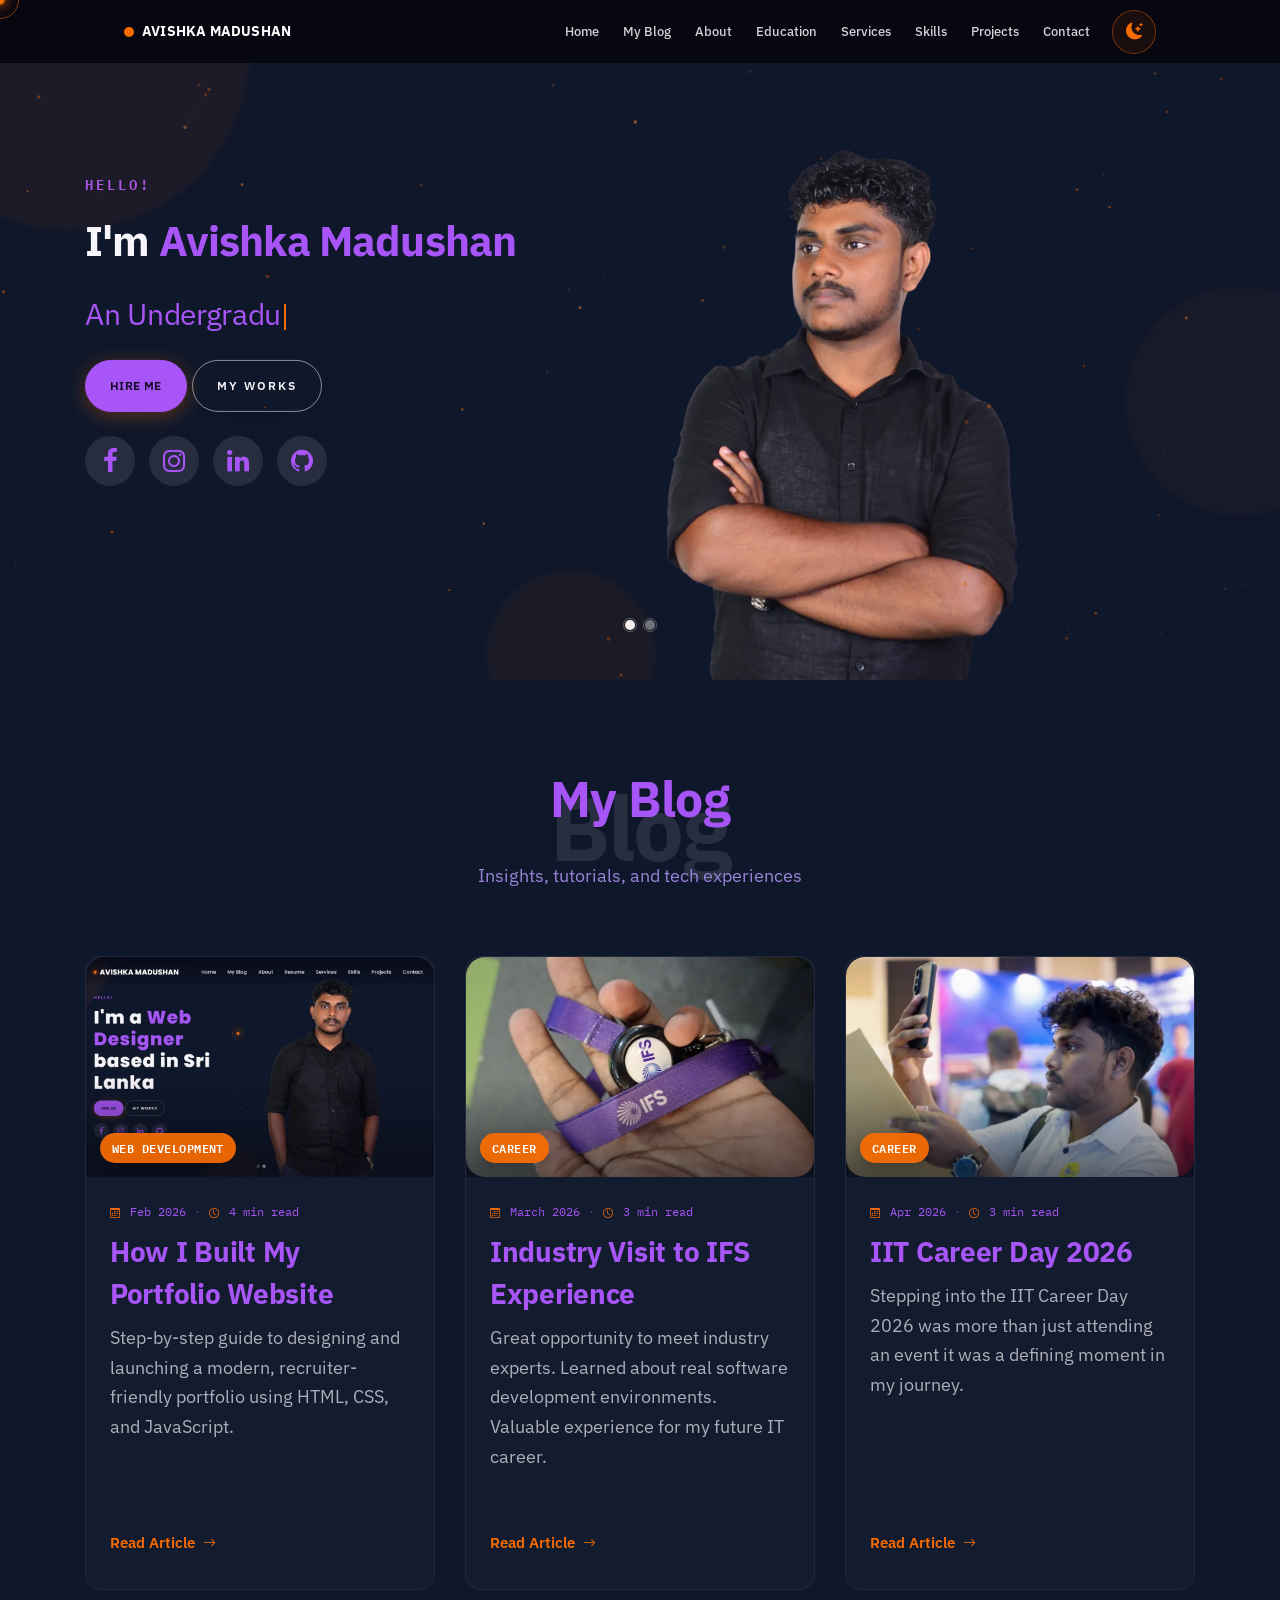
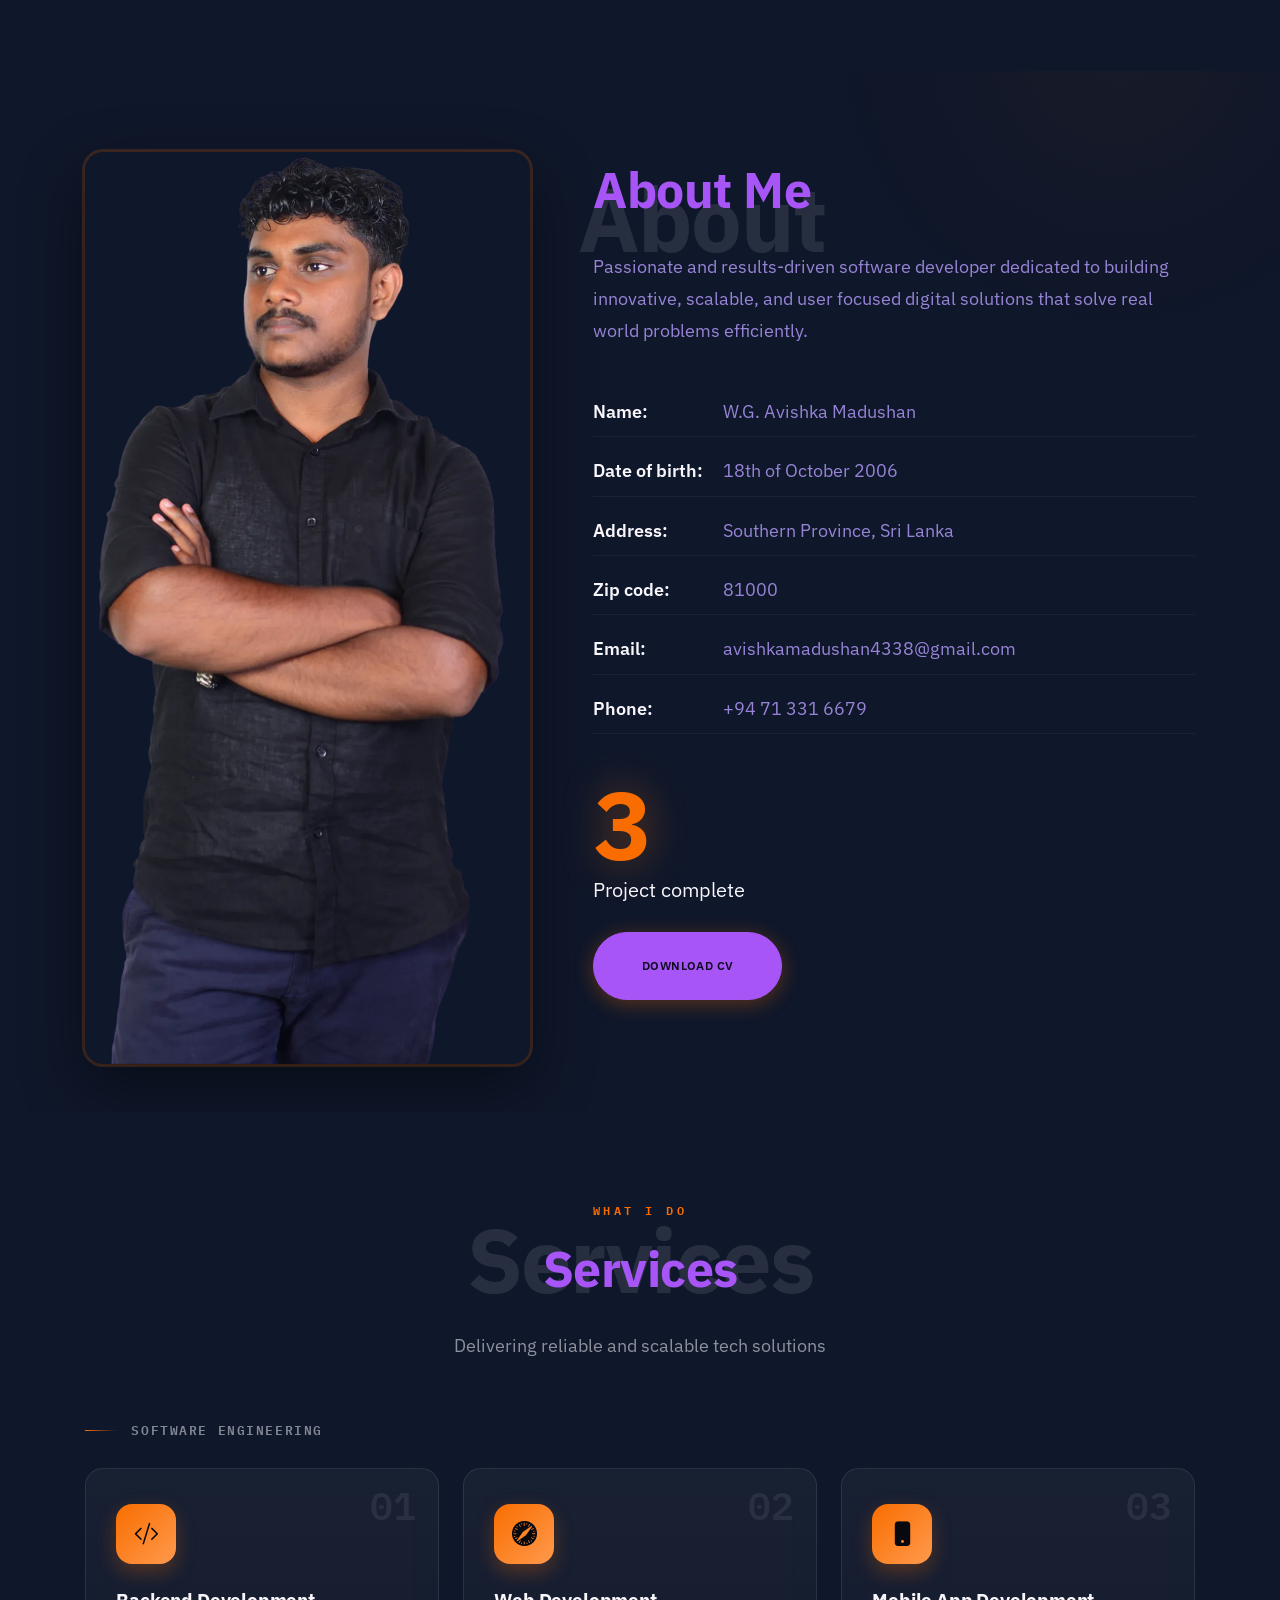
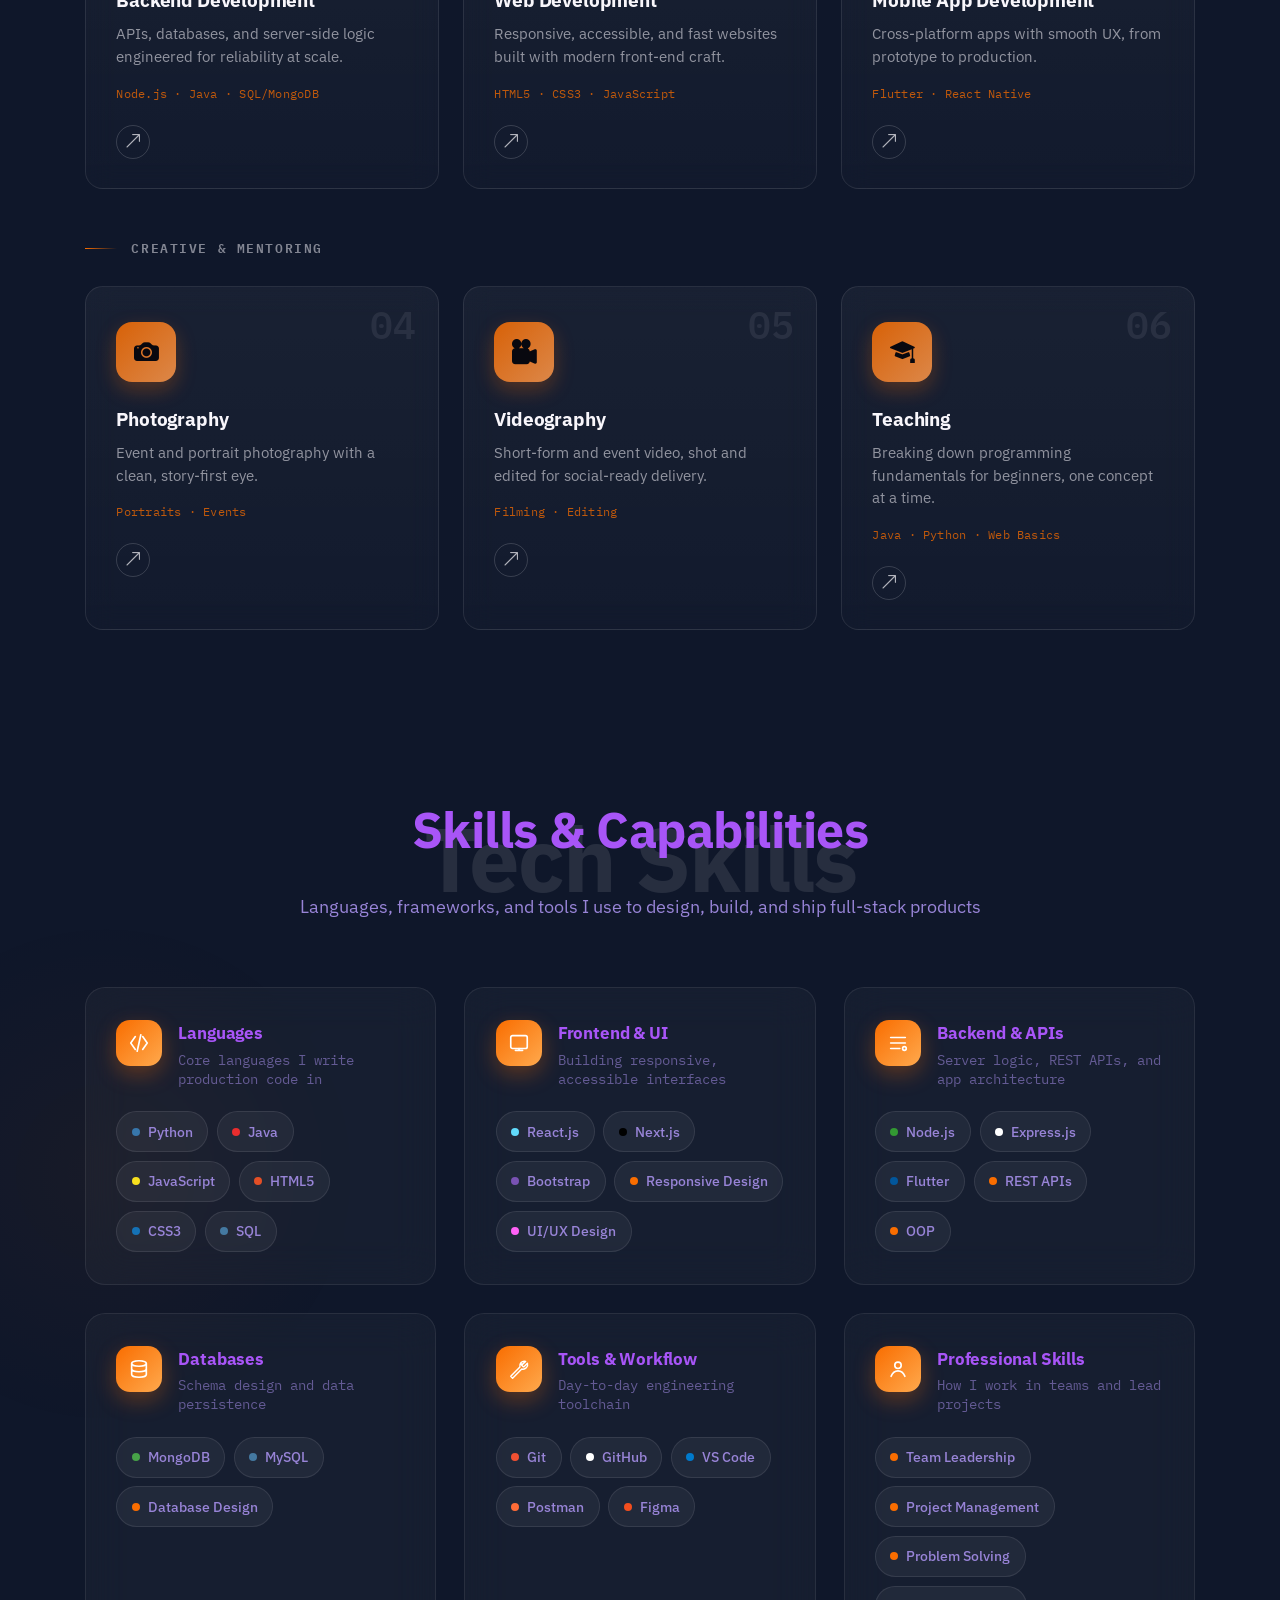
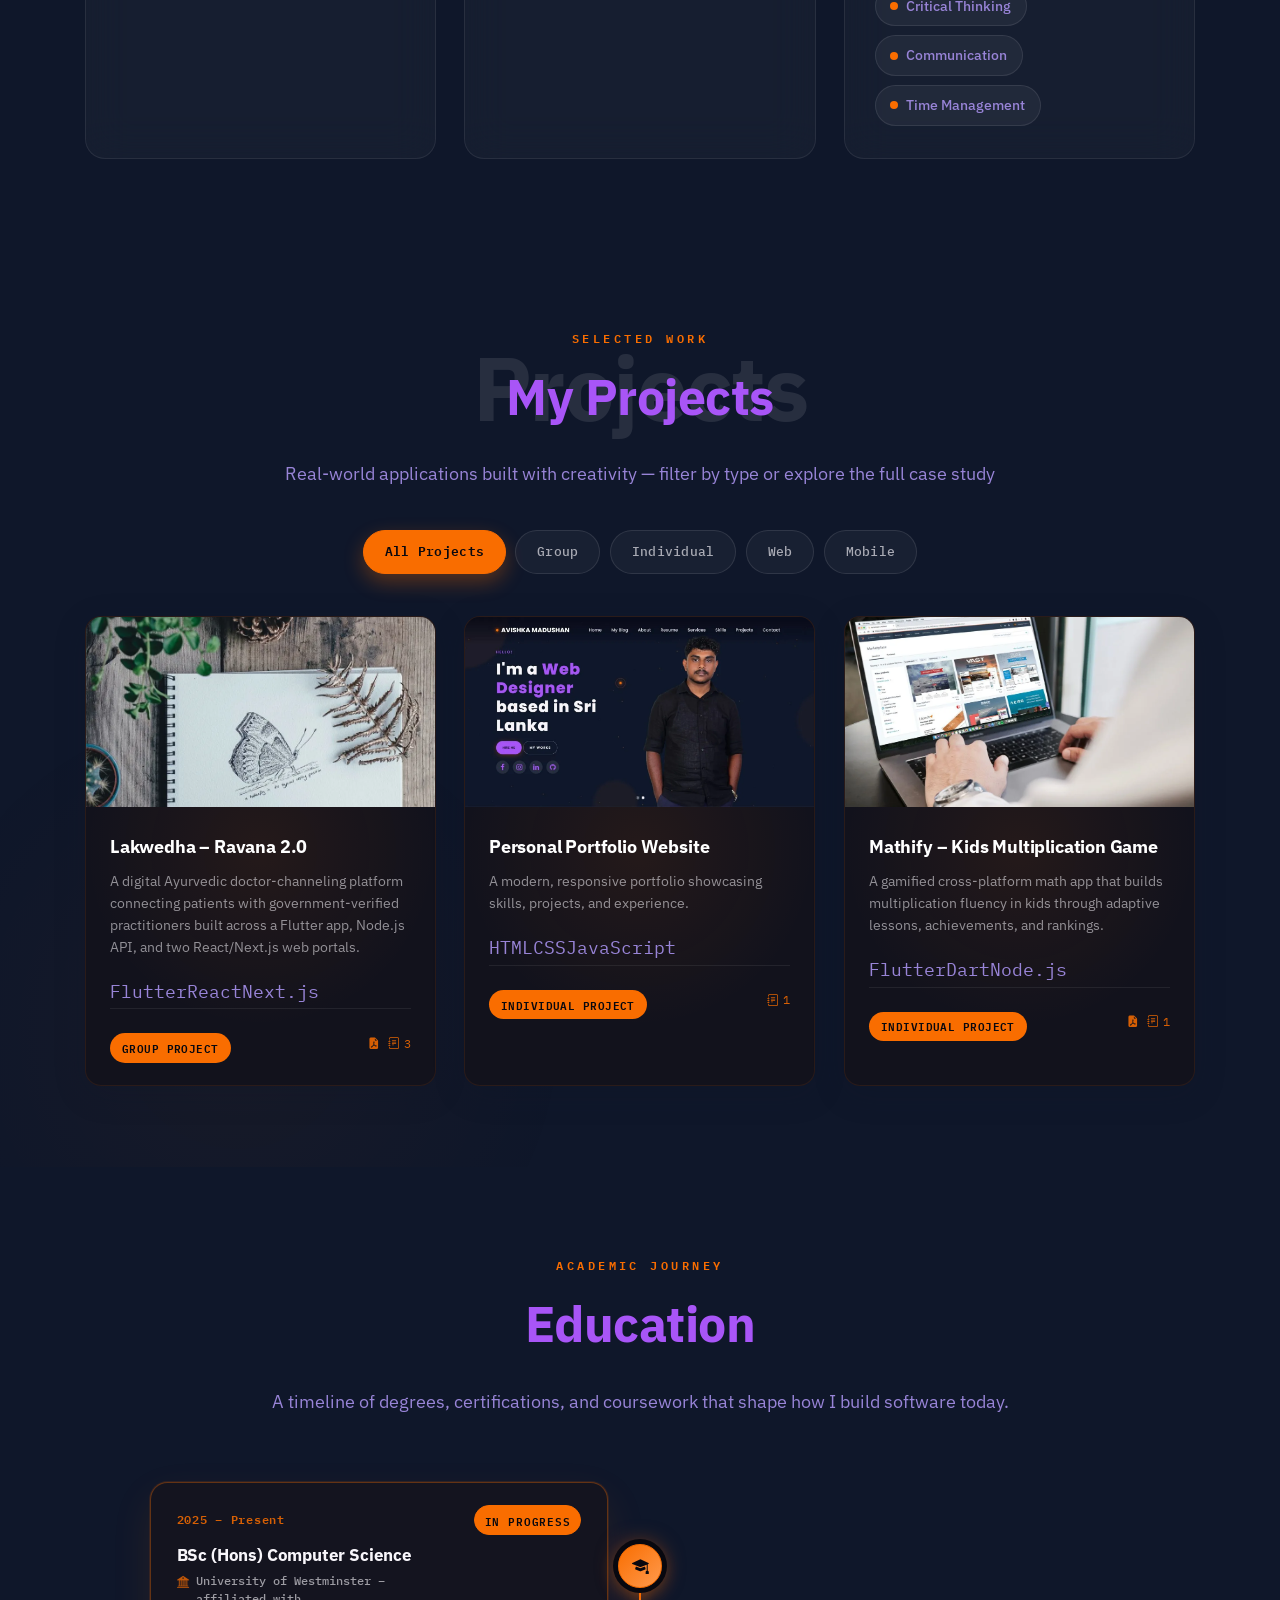
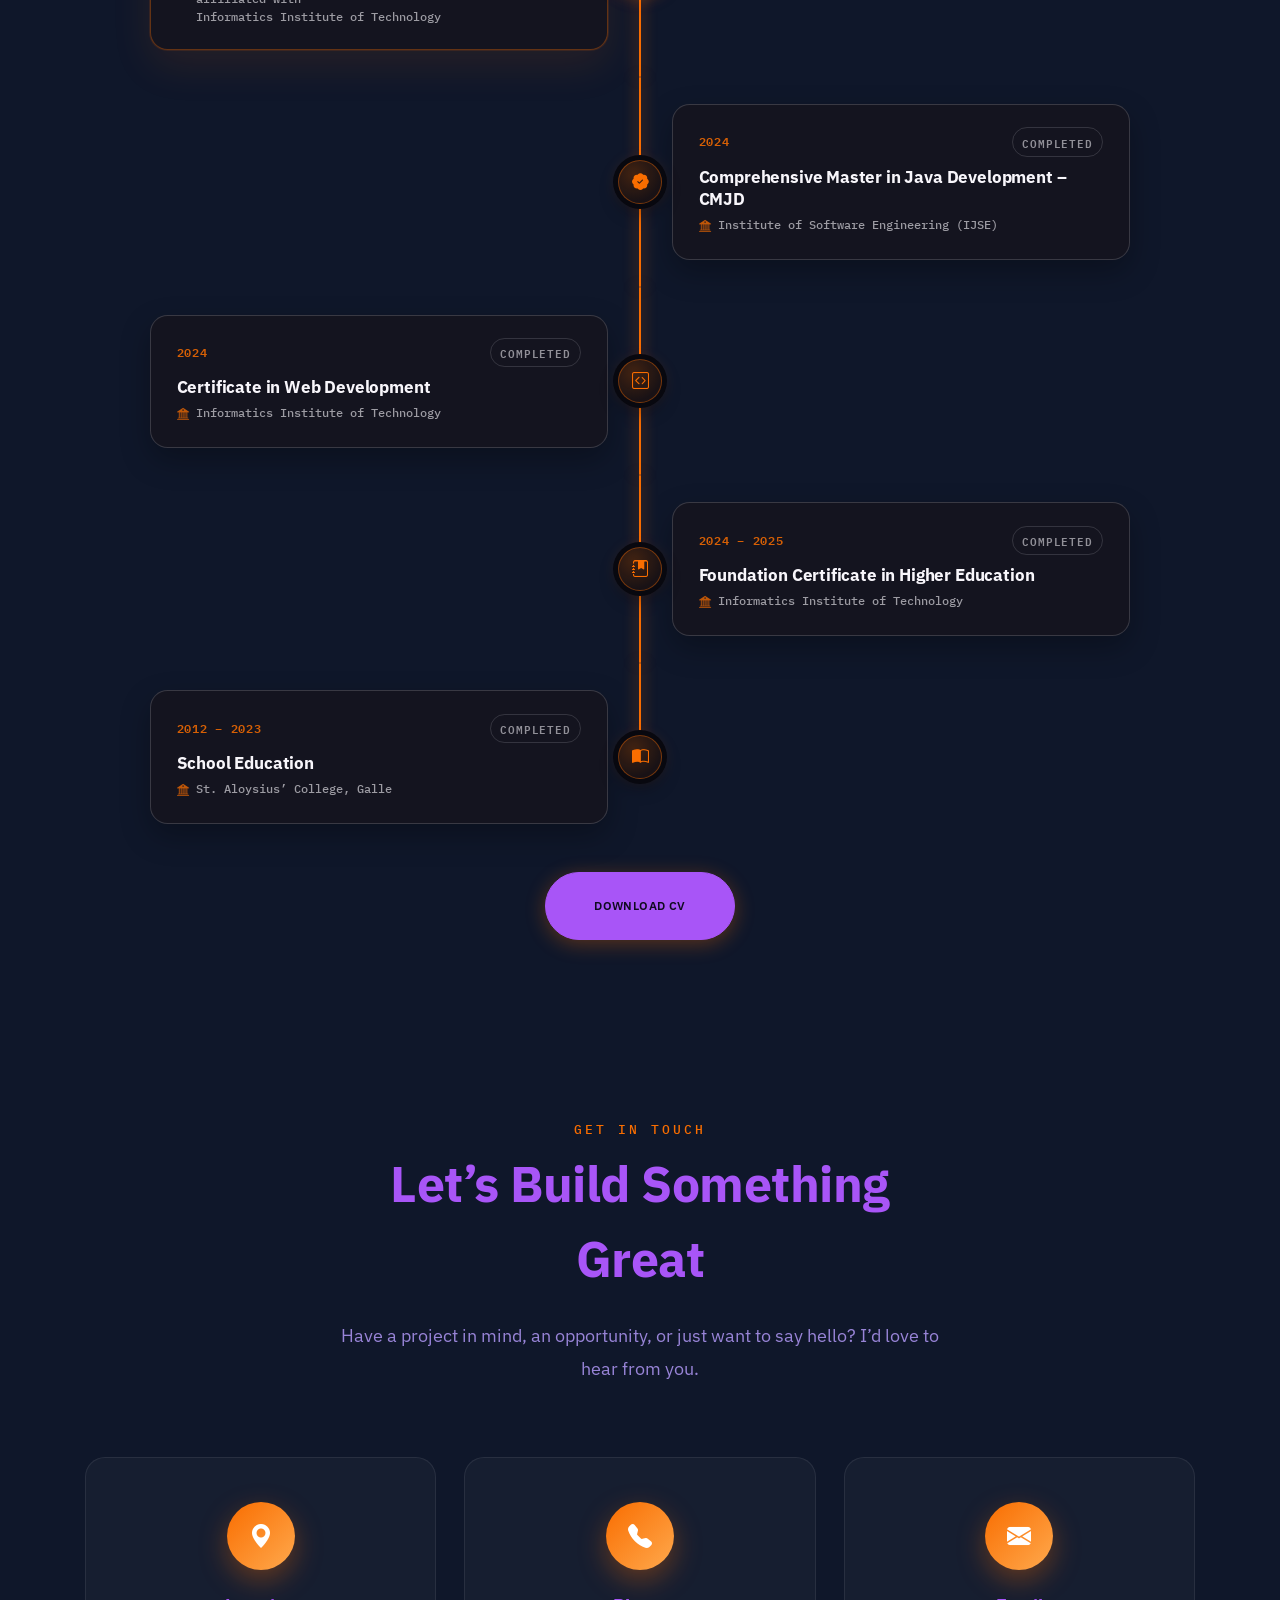
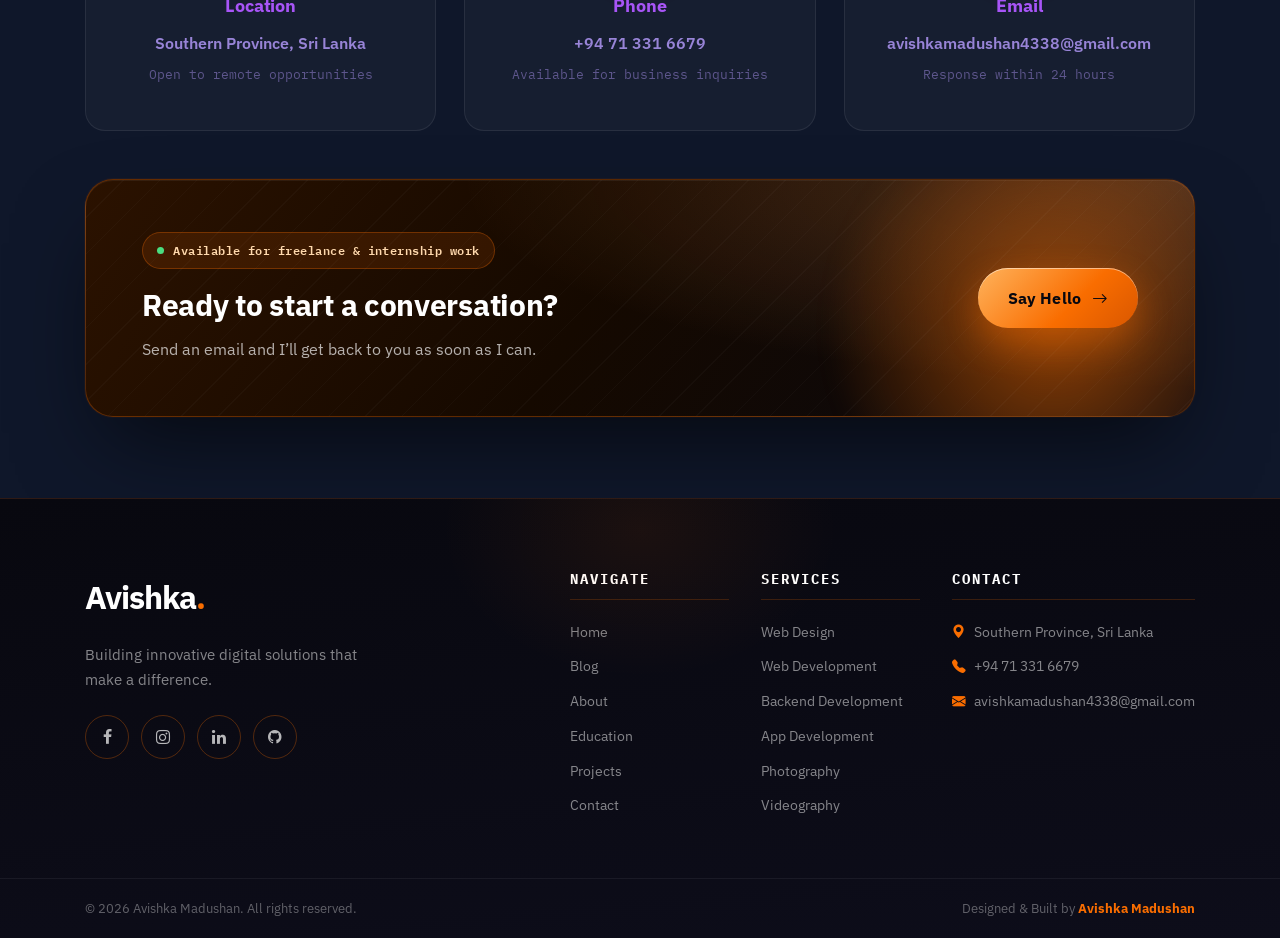
==== commit 89147965: "Rename MathGenios to Mathify, link real repo and downloadable PDF" ====
--- a/avishka_madushan/index.html
+++ b/avishka_madushan/index.html
@@ -797,25 +797,26 @@
 				]
 			},
 			mathgenios: {
-				title: 'MathGenios – Kids Multiplication Game',
+				title: 'Mathify – Kids Multiplication Game',
 				type: 'Individual Project',
 				badgeClass: 'individual',
 				category: ['individual', 'web'],
-				duration: '2026/2 – Present',
+				duration: '2026/2 – 2026/7',
 				image: 'images/project-3.webp',
 				gallery: ['images/project-3.webp'],
-				summary: 'An interactive math game that helps kids build multiplication fluency.',
-				tech: ['JavaScript', 'HTML5', 'CSS3'],
-				description: `An interactive educational math game designed to help kids improve their multiplication skills in a fun and engaging way. Features include timed quizzes, score tracking, and difficulty levels to enhance learning.`,
+				summary: 'A gamified cross-platform math app that builds multiplication fluency in kids through adaptive lessons, achievements, and rankings.',
+				tech: ['Flutter', 'Dart', 'Node.js', 'MongoDB'],
+				description: `Mathify is a gamified mathematics learning platform built to improve multiplication skills in children aged 7 and above through adaptive lessons, achievements, rankings, and engaging gameplay. Built with Flutter as a cross-platform client, it talks to a Node.js/Express REST API for authentication, lesson content, progress tracking, and gamification data.`,
 				features: [
-					'Interactive Multiplication Quizzes',
-					'Timer & Score Tracking System',
-					'Multiple Difficulty Levels',
-					'Kid-Friendly UI Design'
+					'Adaptive Lesson Paths & Interactive Lesson Engine',
+					'Practice Mode & Timed Challenge Mode',
+					'Multiplication Tables Drills & Daily Streaks',
+					'Achievements, Badges & Collectible Avatars',
+					'XP-Based Ranking System & Leaderboard',
+					'Email/Google Sign-In with OTP Verification'
 				],
-				github: 'https://github.com/',
-				demo: '#',
-				pdf: null,
+				github: 'https://github.com/avishkamadushan4338/mathify.git',
+				pdf: 'pdf/Mathify.pdf',
 				posts: [
 					{ title: 'Core quiz engine built', date: 'Feb 2026', excerpt: 'Built the timed-quiz engine with score tracking and three difficulty tiers, plus a kid-friendly UI pass.' }
 				]
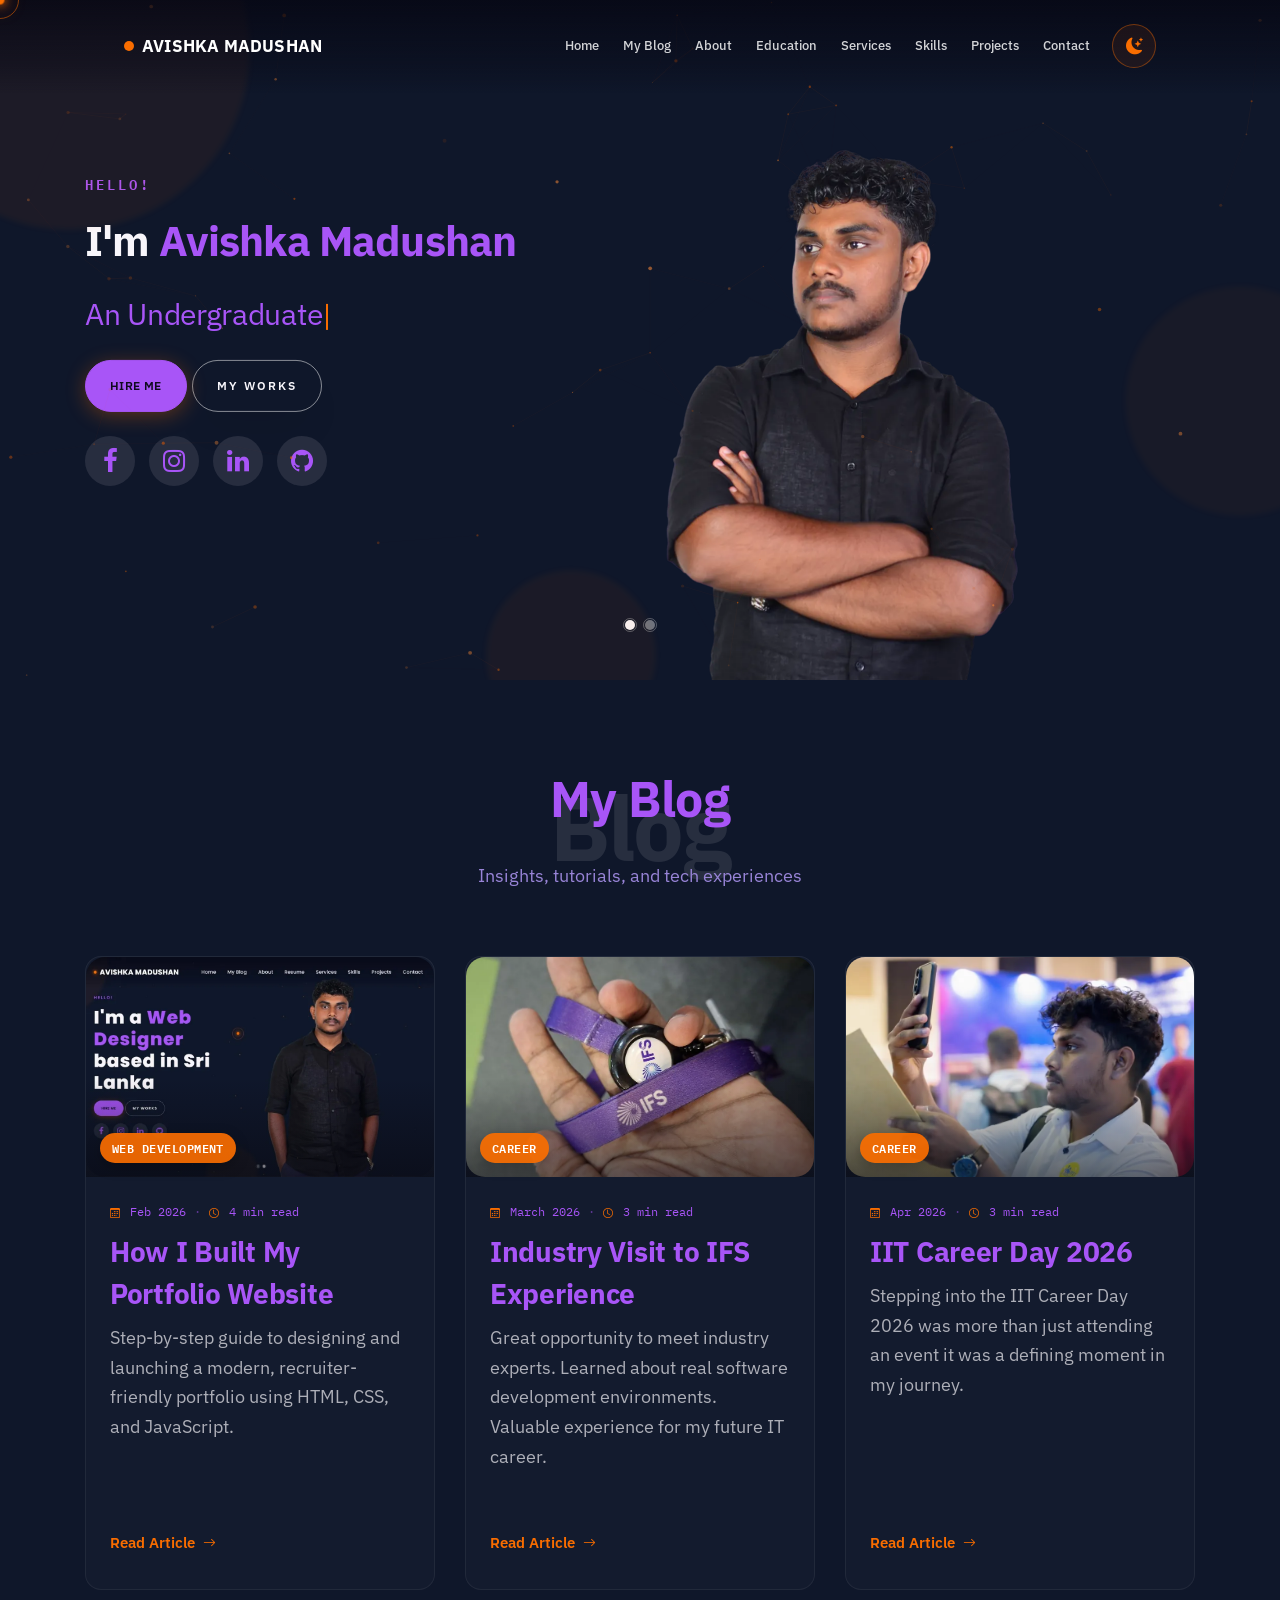
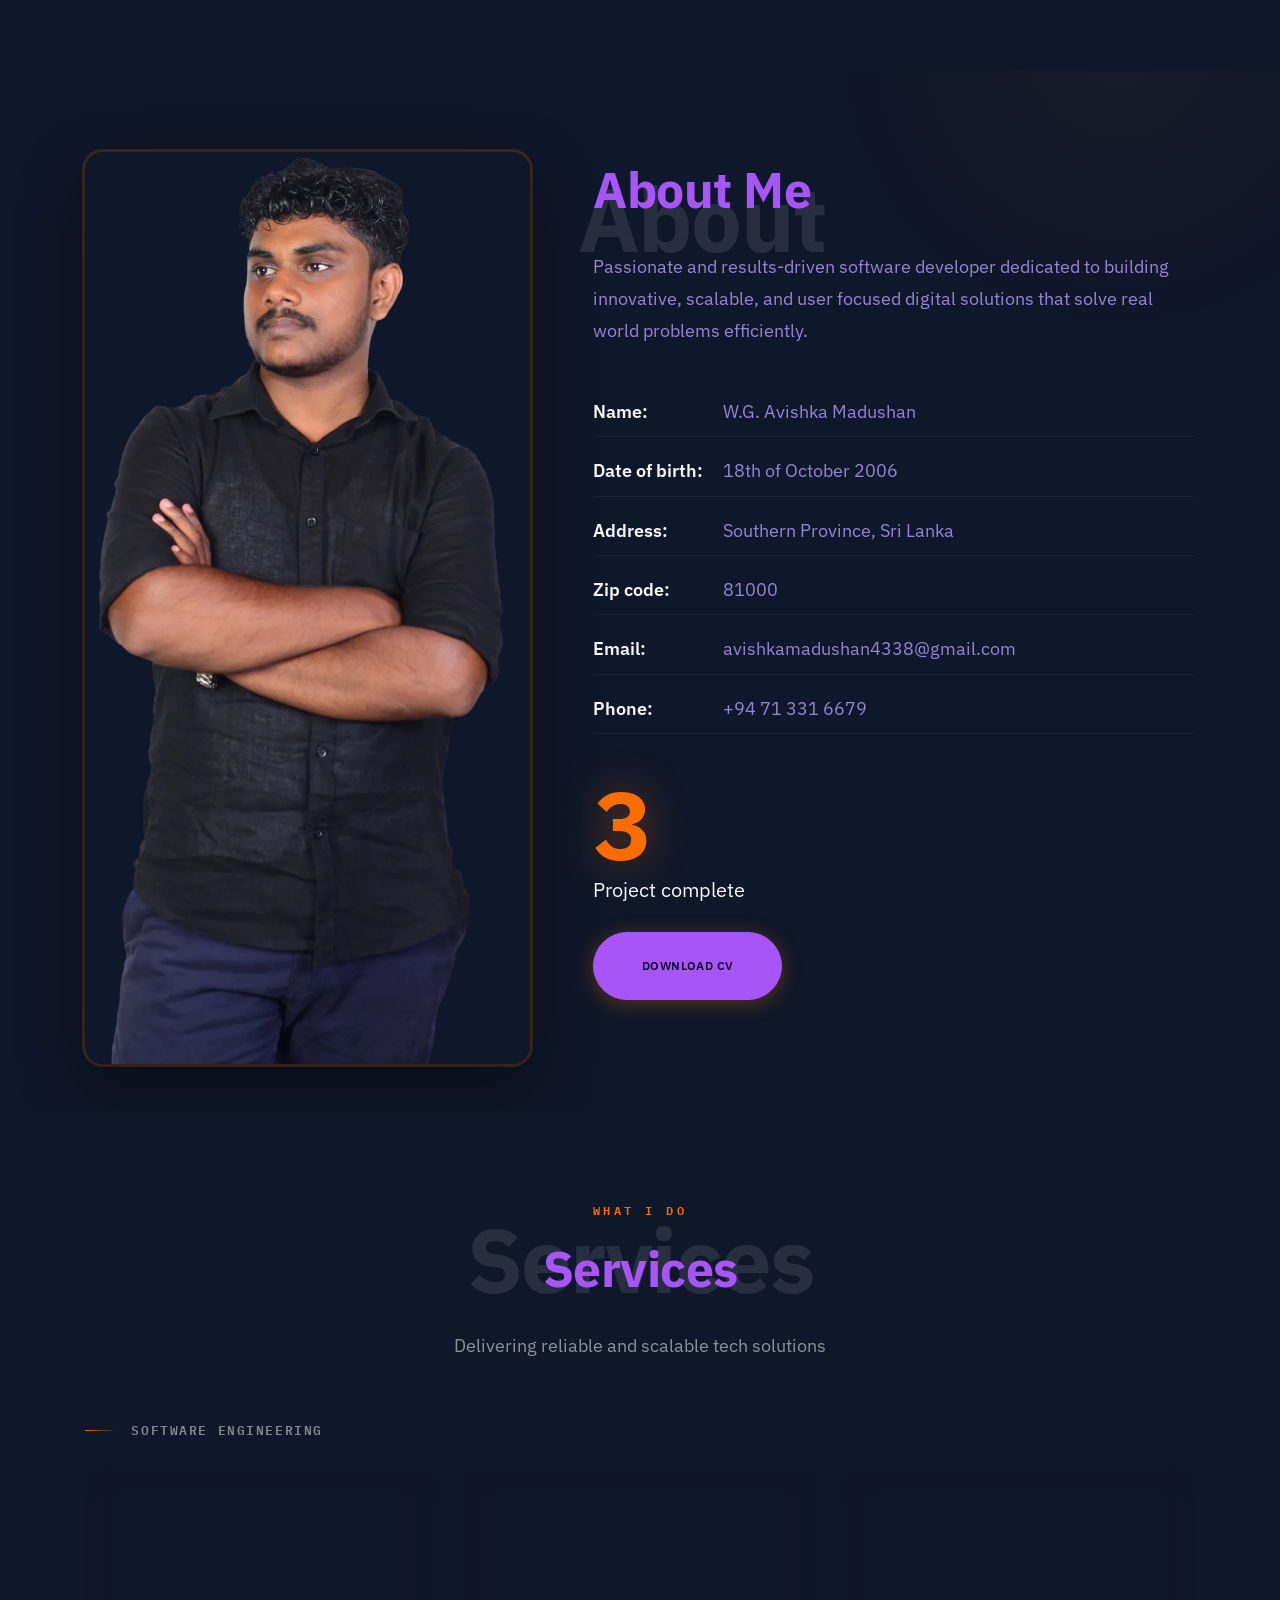
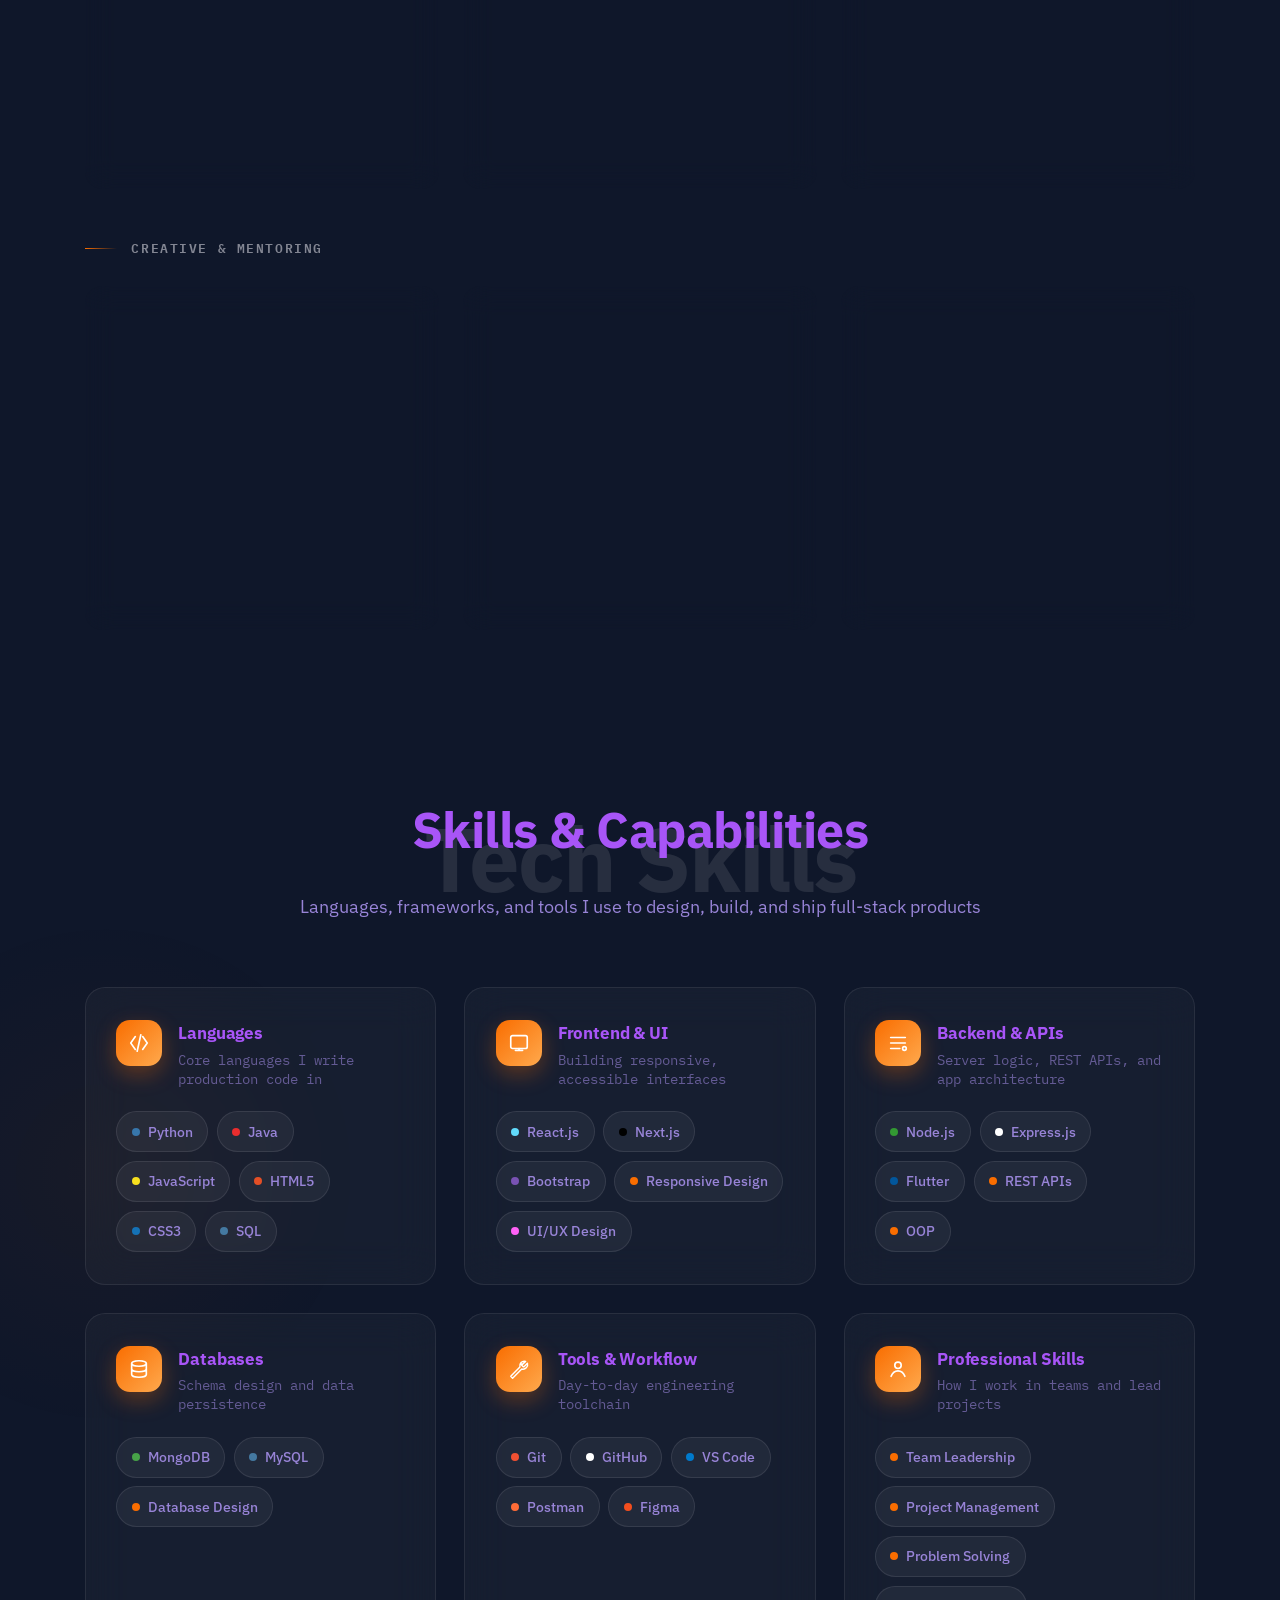
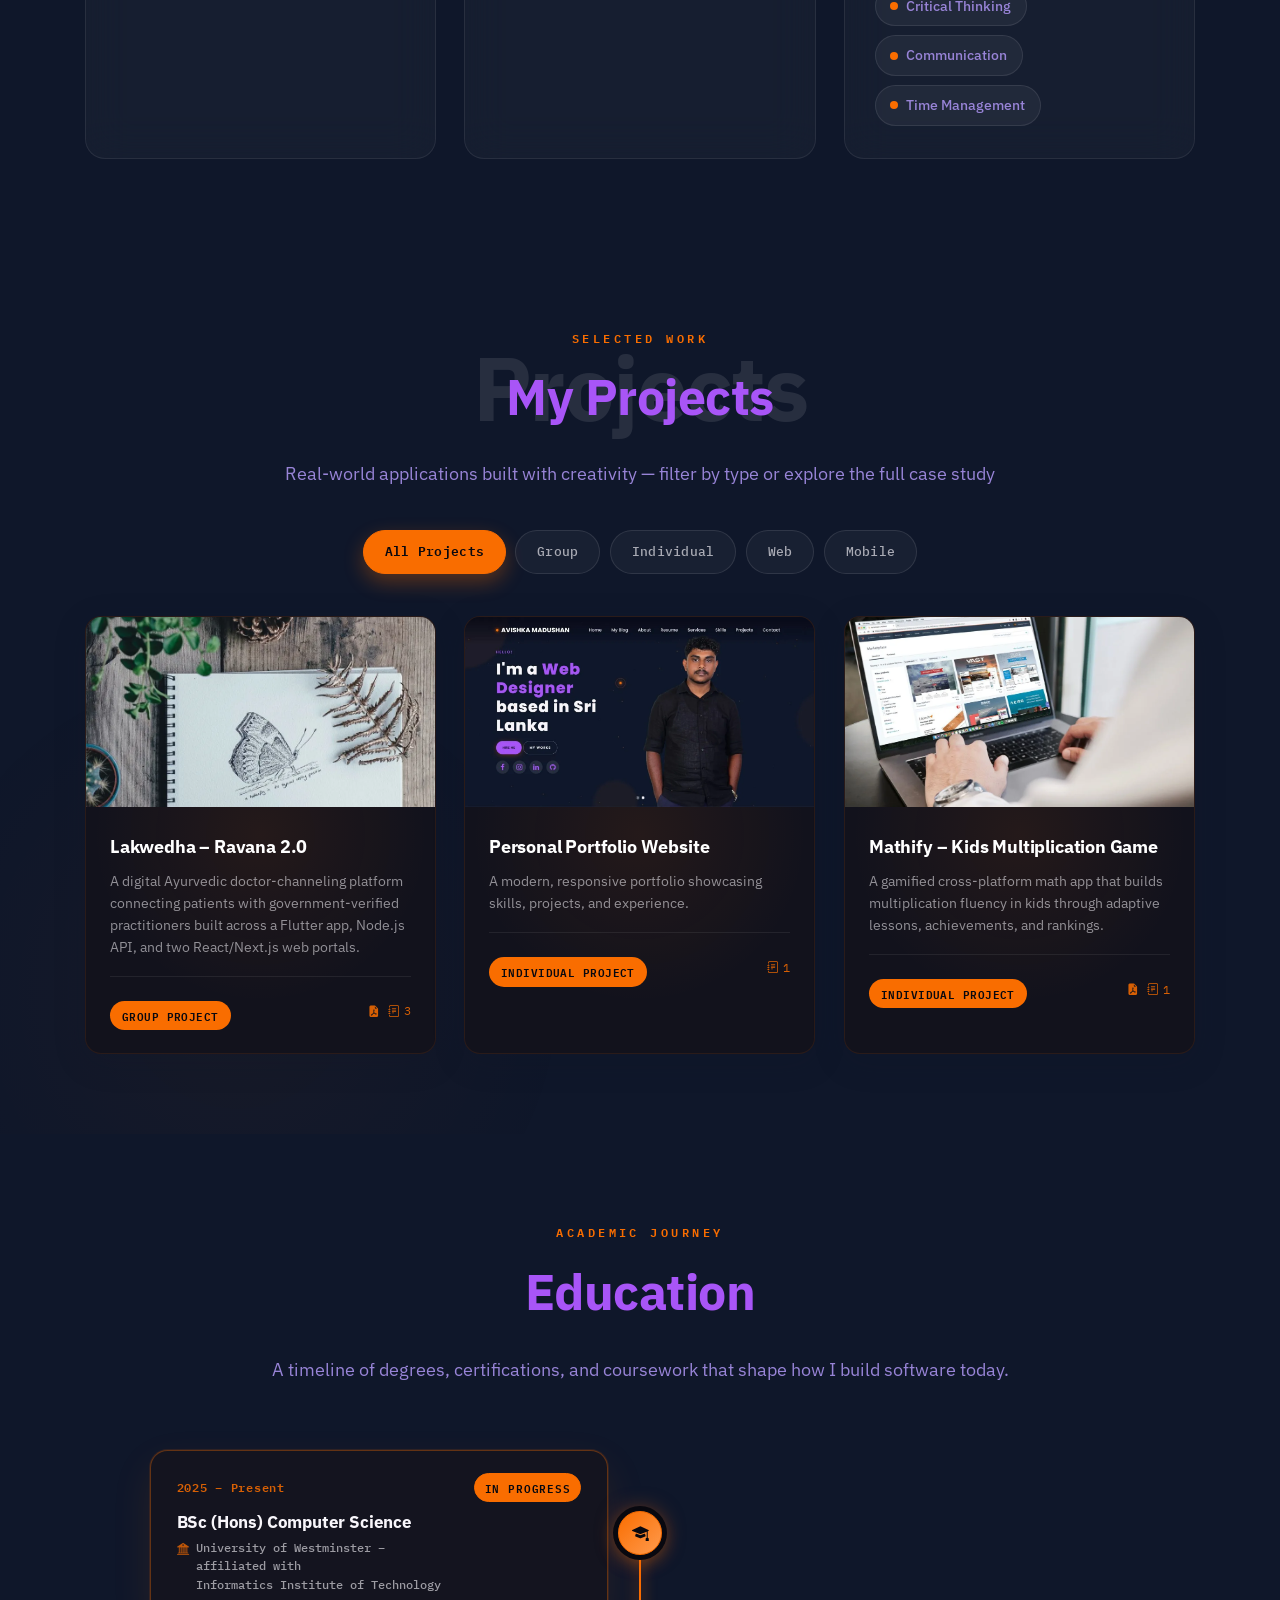
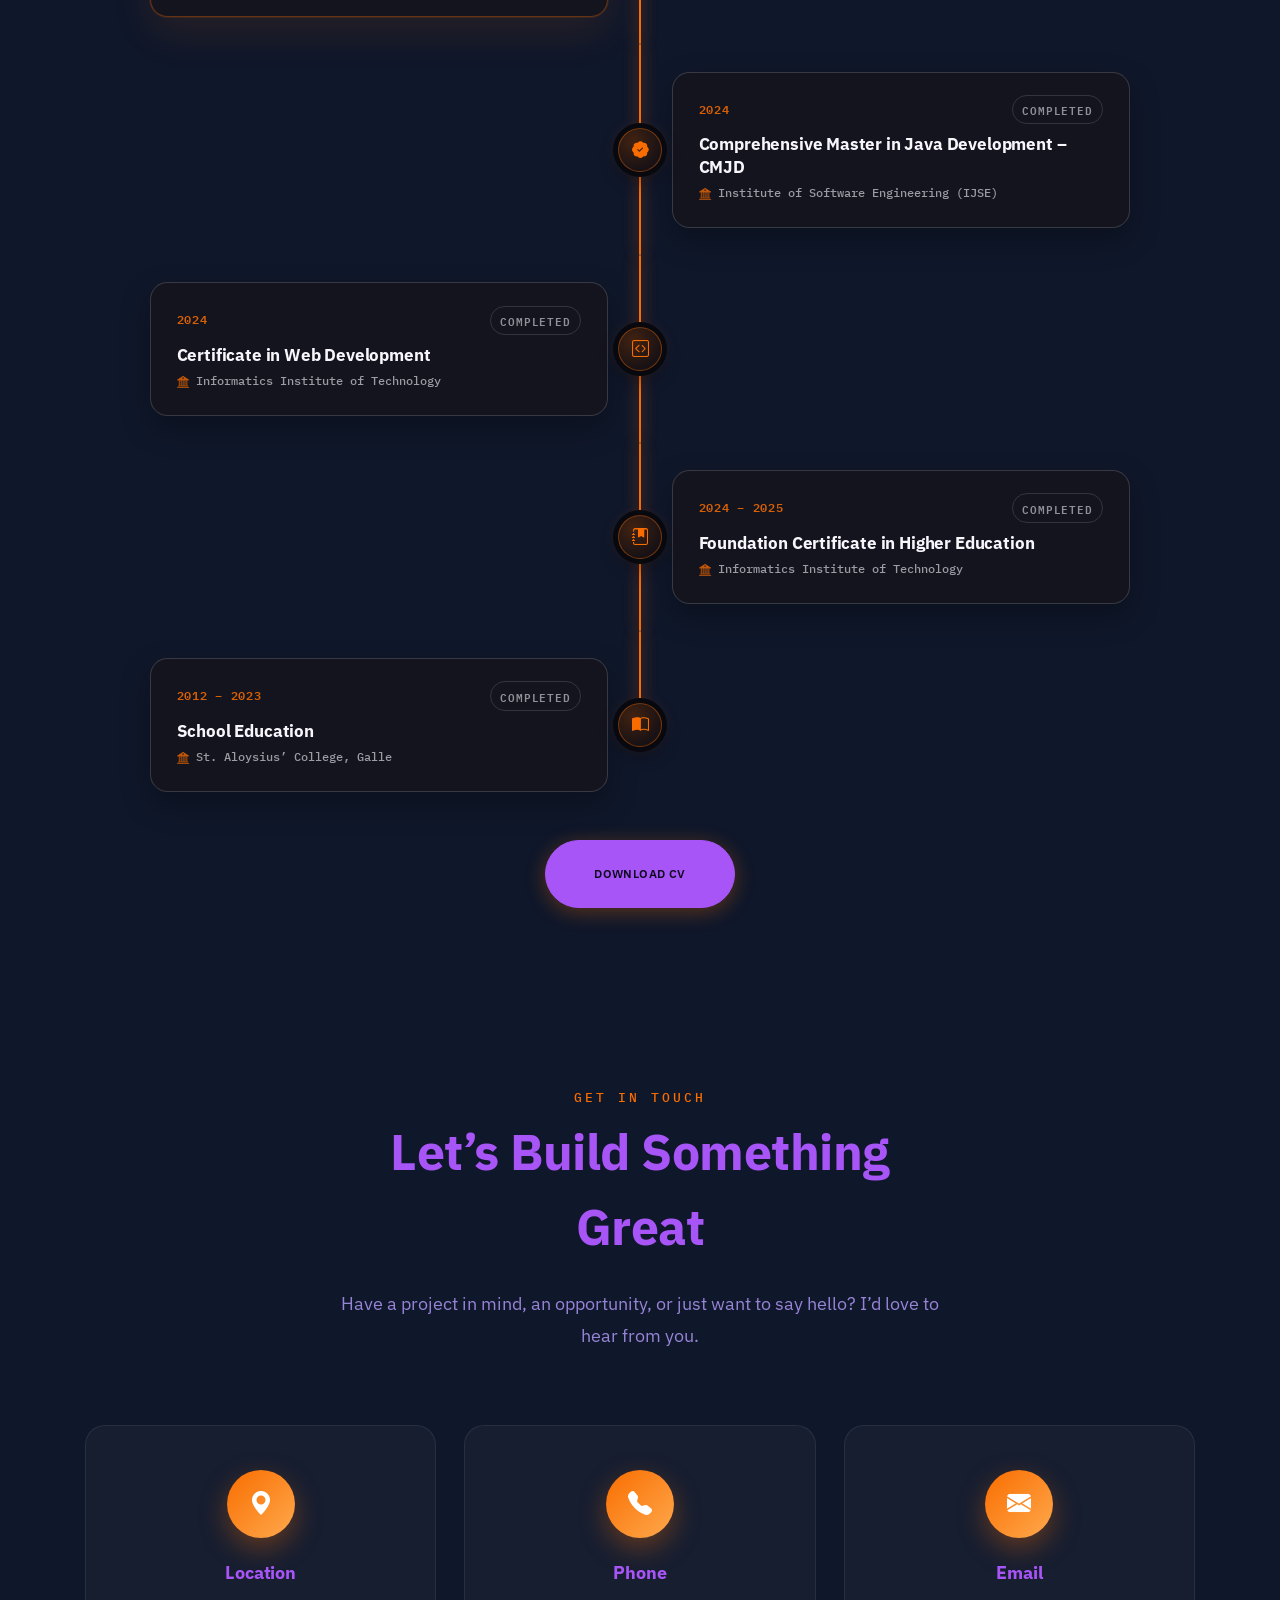
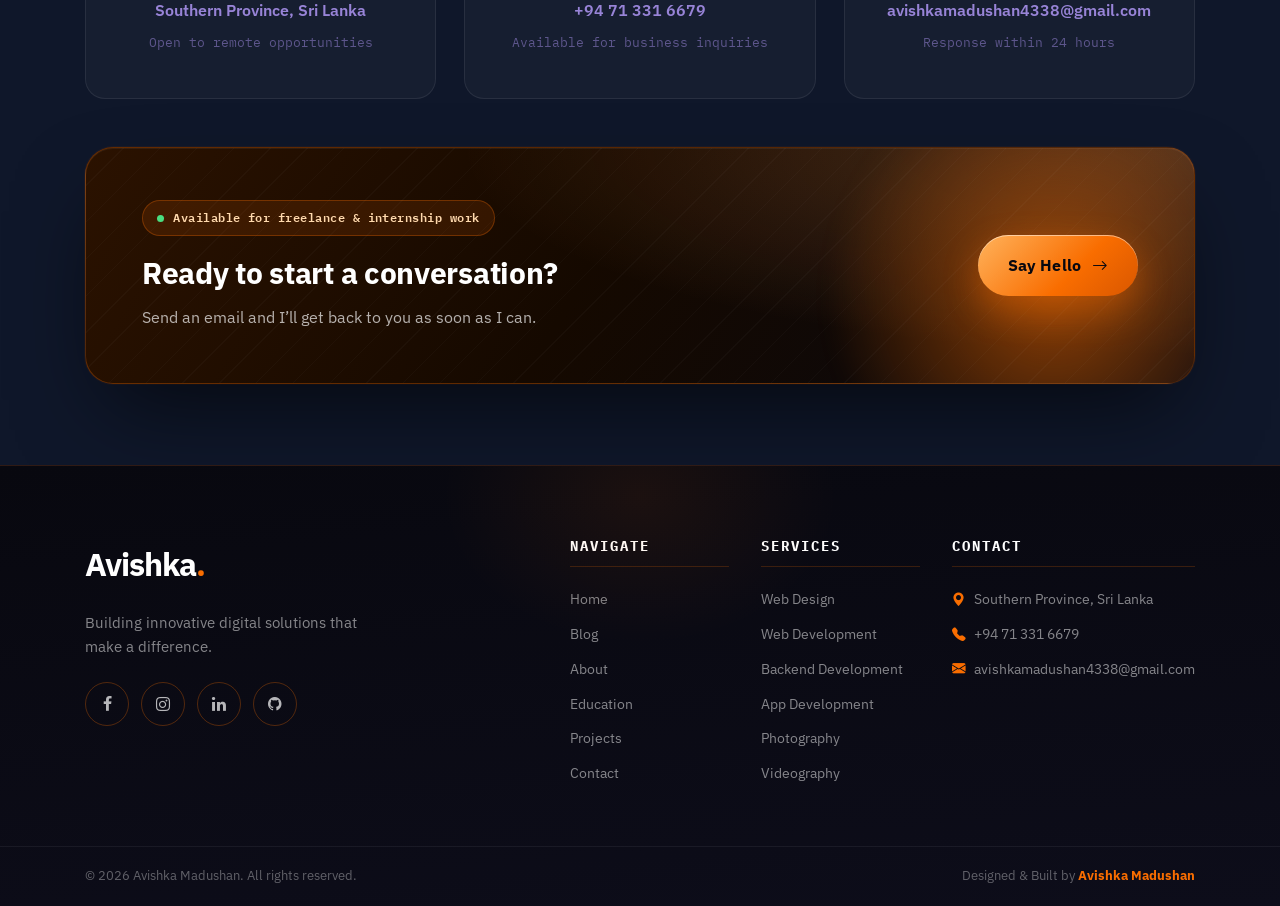
==== commit 54e01358: "Remove redundant tech-preview tags from project cards" ====
--- a/avishka_madushan/index.html
+++ b/avishka_madushan/index.html
@@ -836,7 +836,6 @@
 
 		Object.keys(projectData).forEach(id => {
 			const p = projectData[id];
-			const techPreview = p.tech.slice(0, 3).map(t => `<span class='tech-tag'>${t}</span>`).join('');
 			const card = document.createElement('div');
 			card.className = 'project-card';
 			card.dataset.project = id;
@@ -849,7 +848,6 @@
 				<div class="project-content">
 					<div class="project-title">${p.title}</div>
 					<p class="project-summary">${p.summary}</p>
-					<div class="project-tech-preview">${techPreview}</div>
 					<div class="project-card-footer">
 						<span class="project-badge ${p.badgeClass}">${p.type}</span>
 						<span class="pm-card-flags">${badgeIconRow(p)}</span>
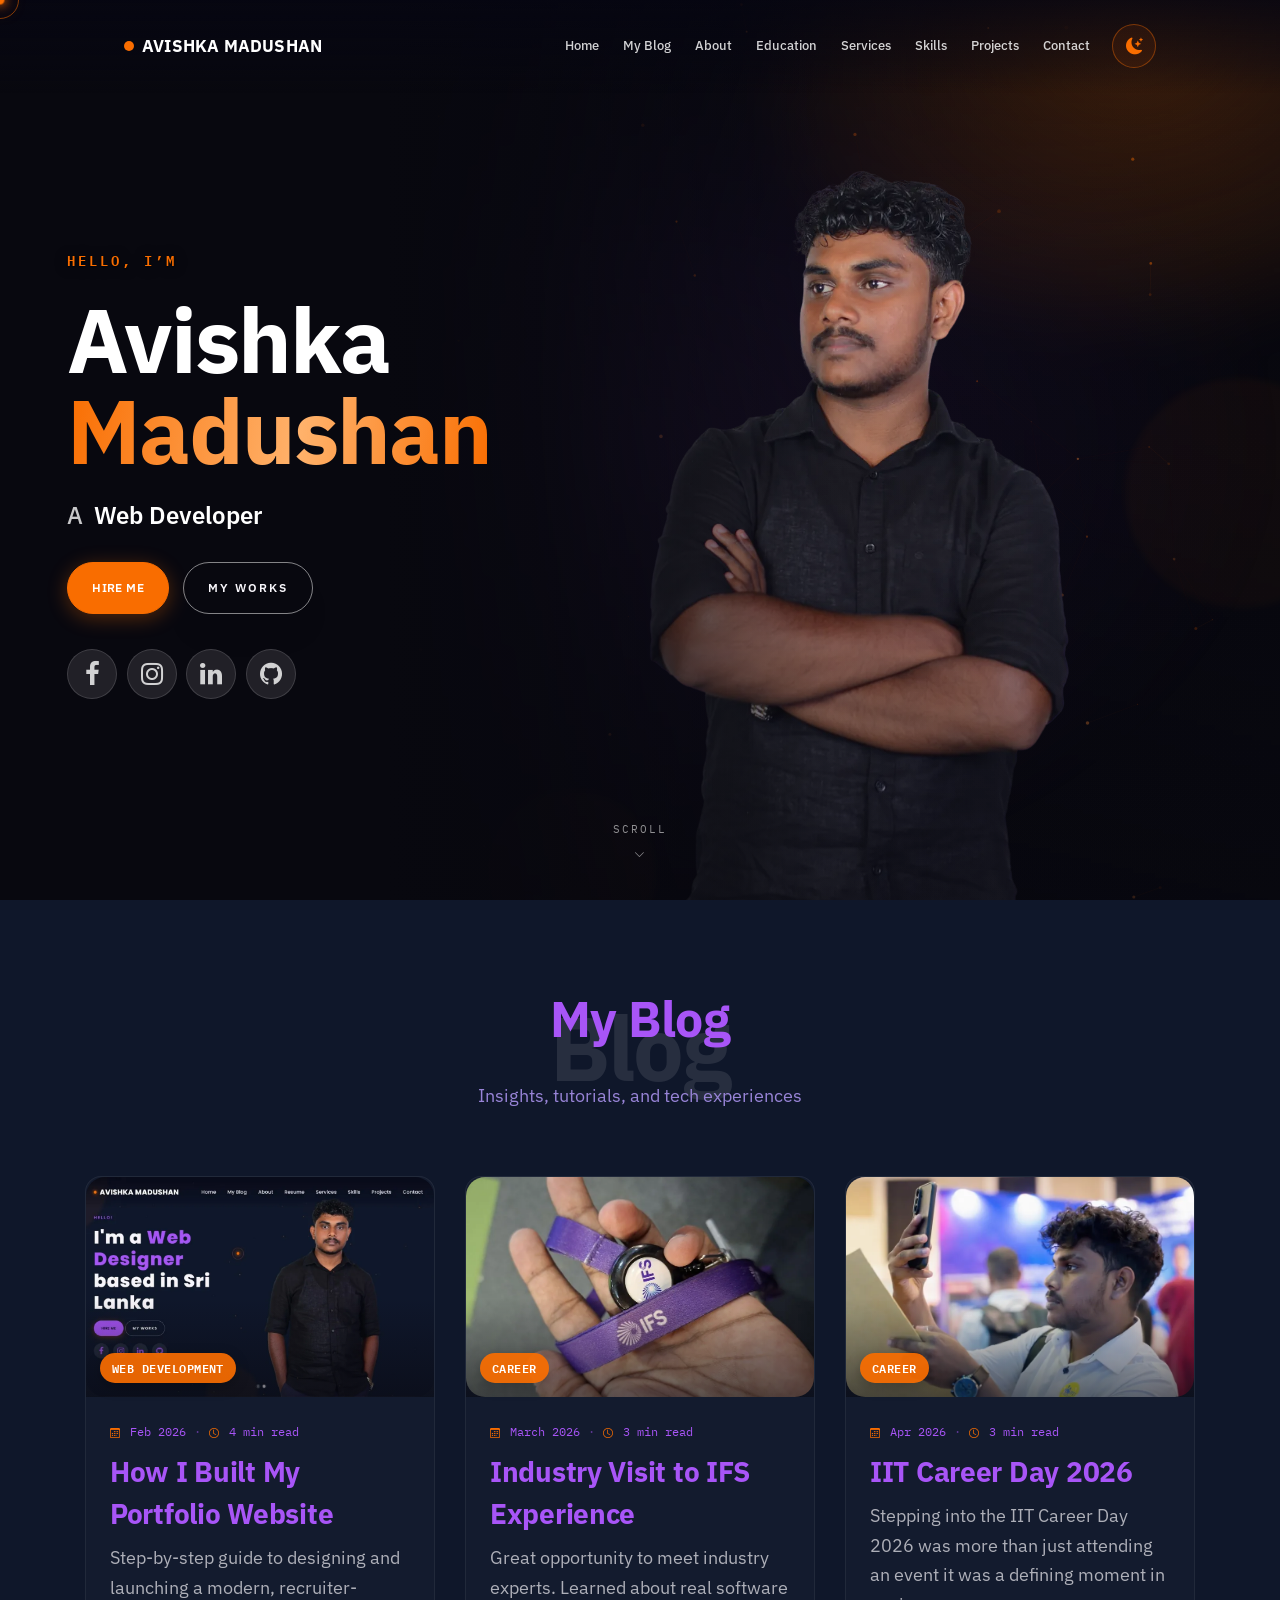
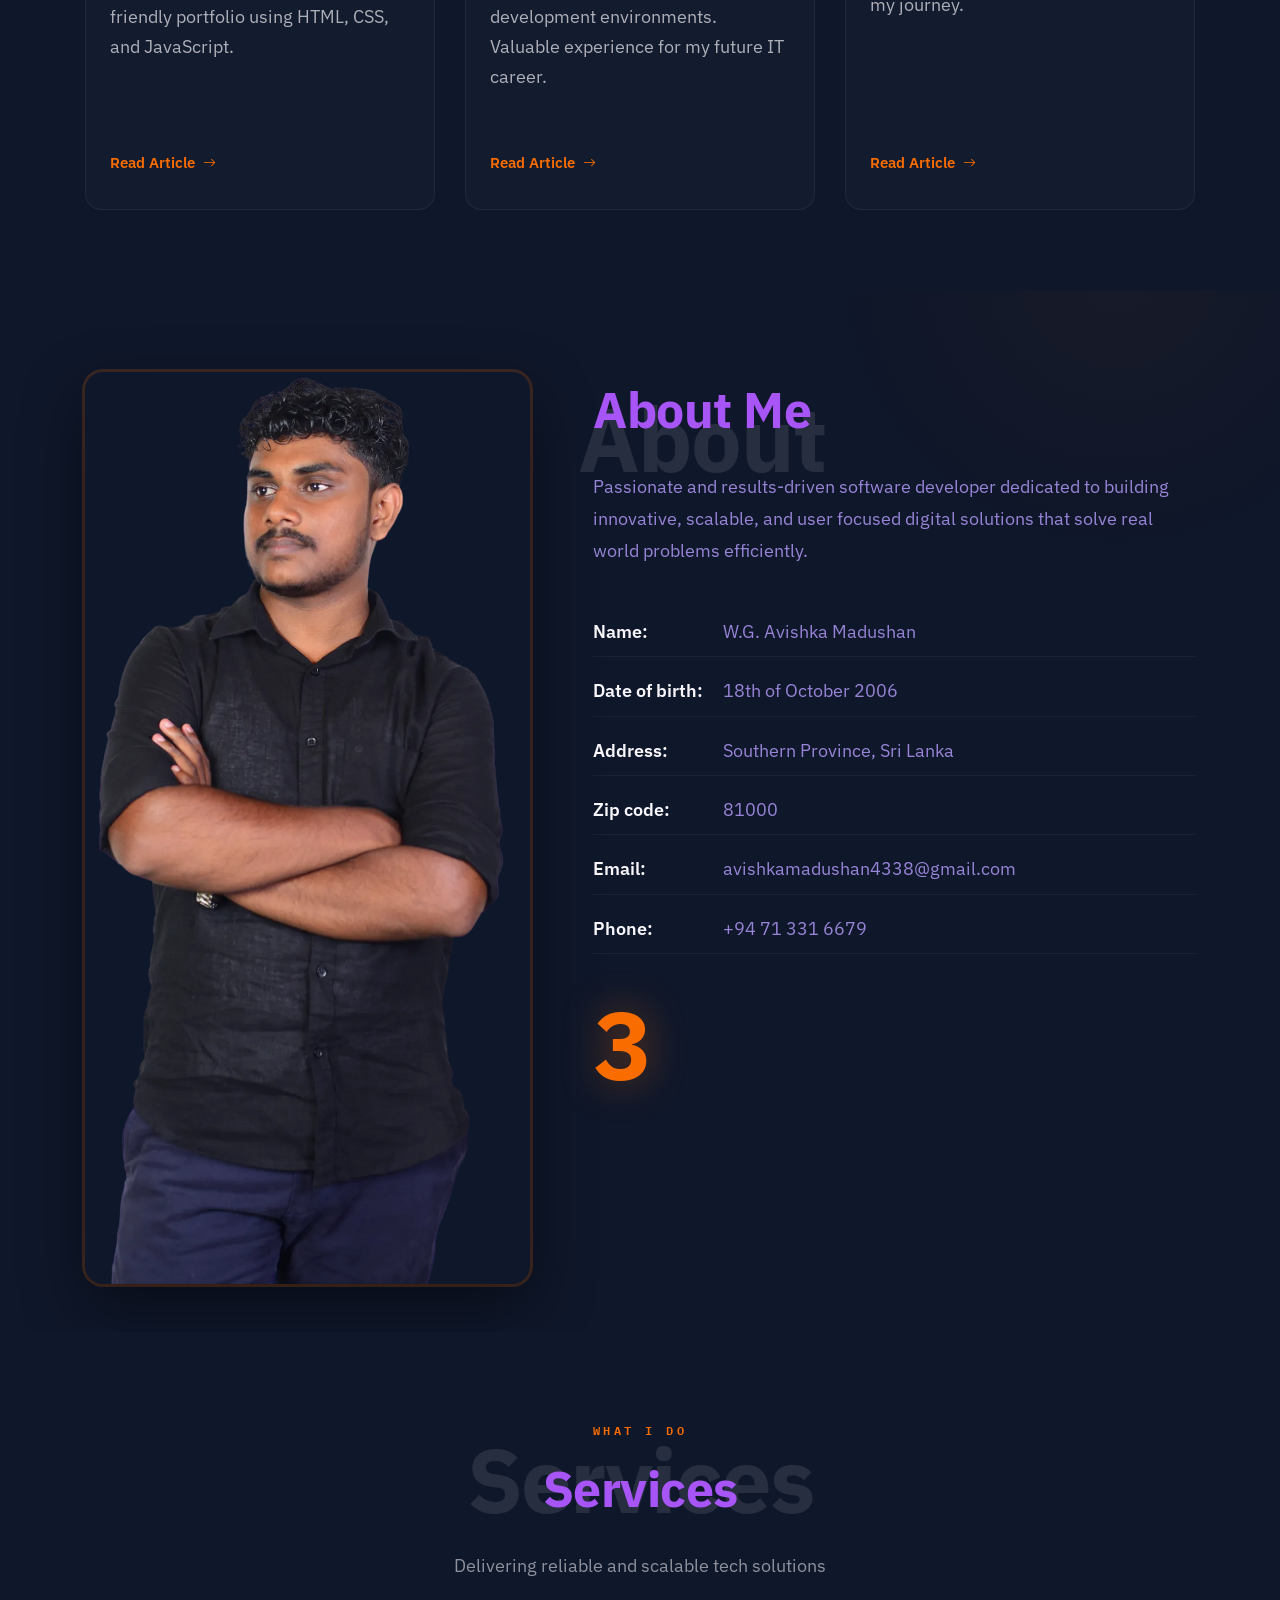
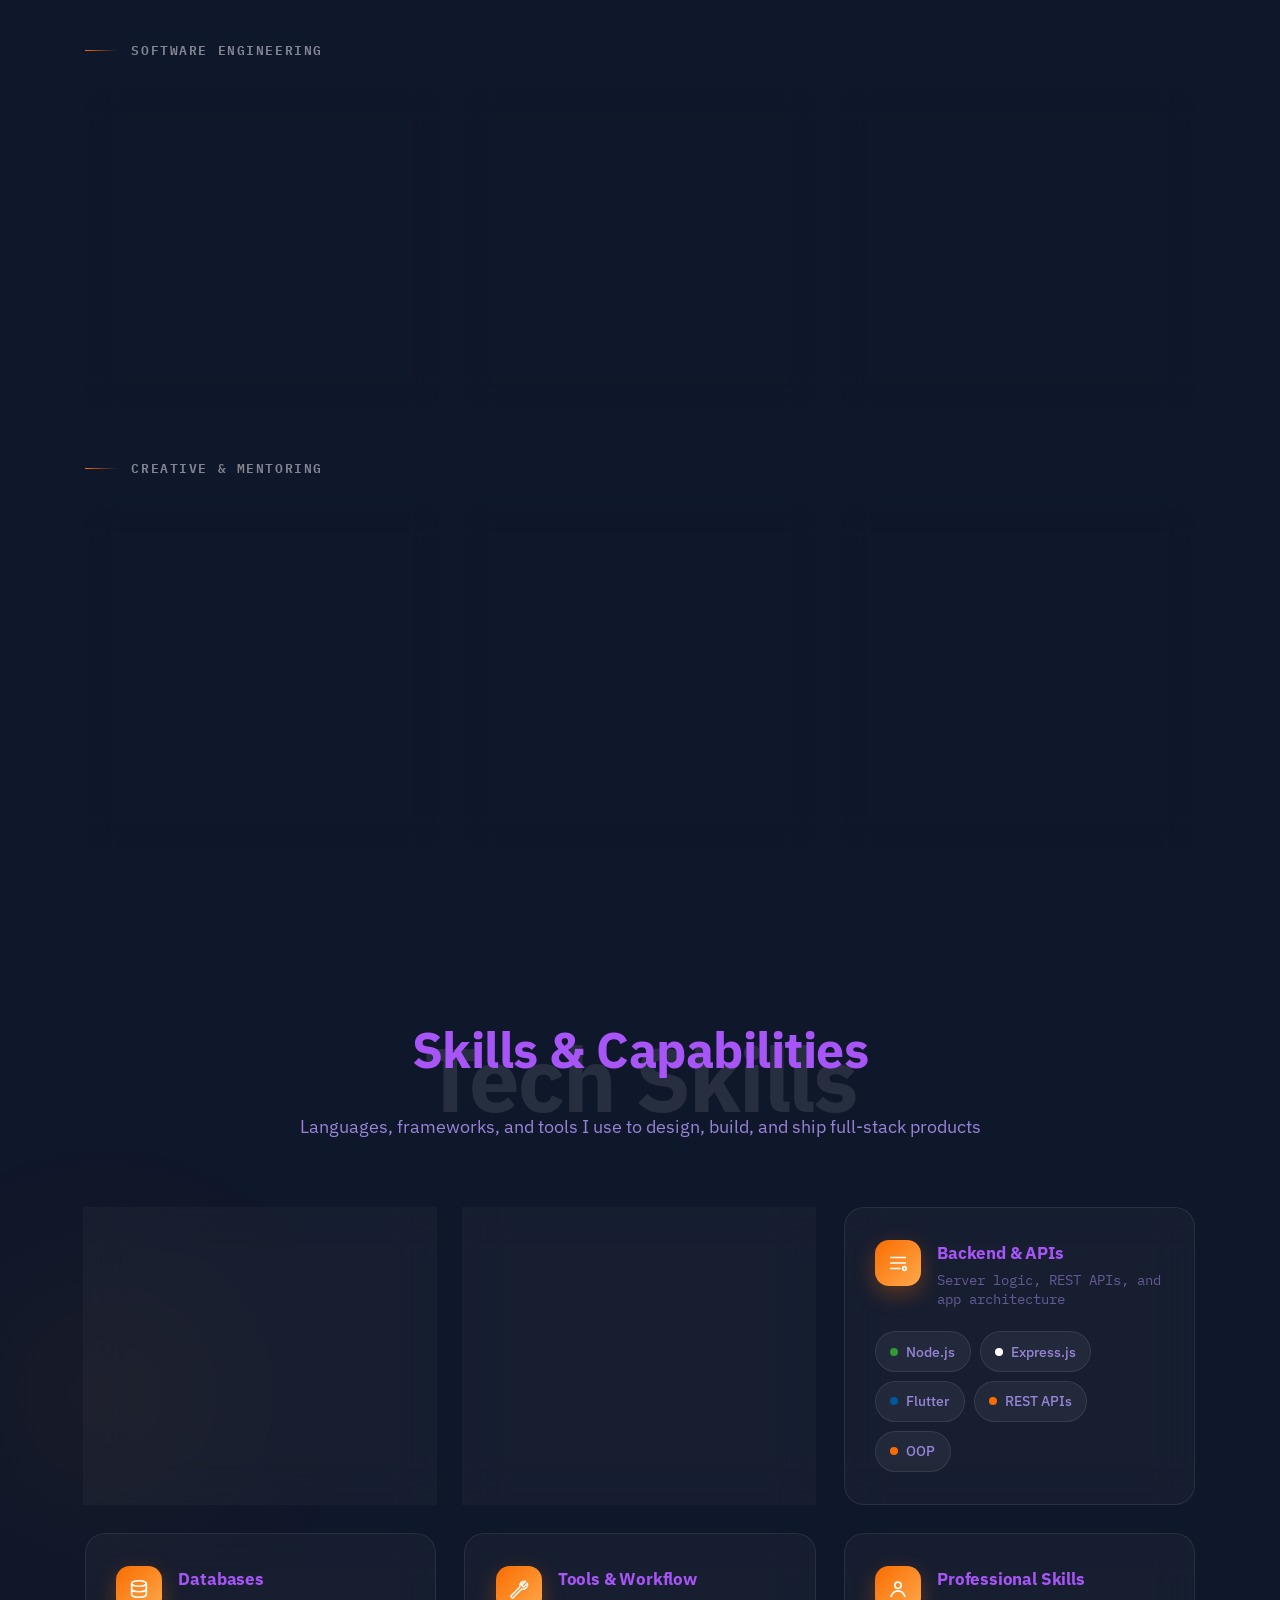
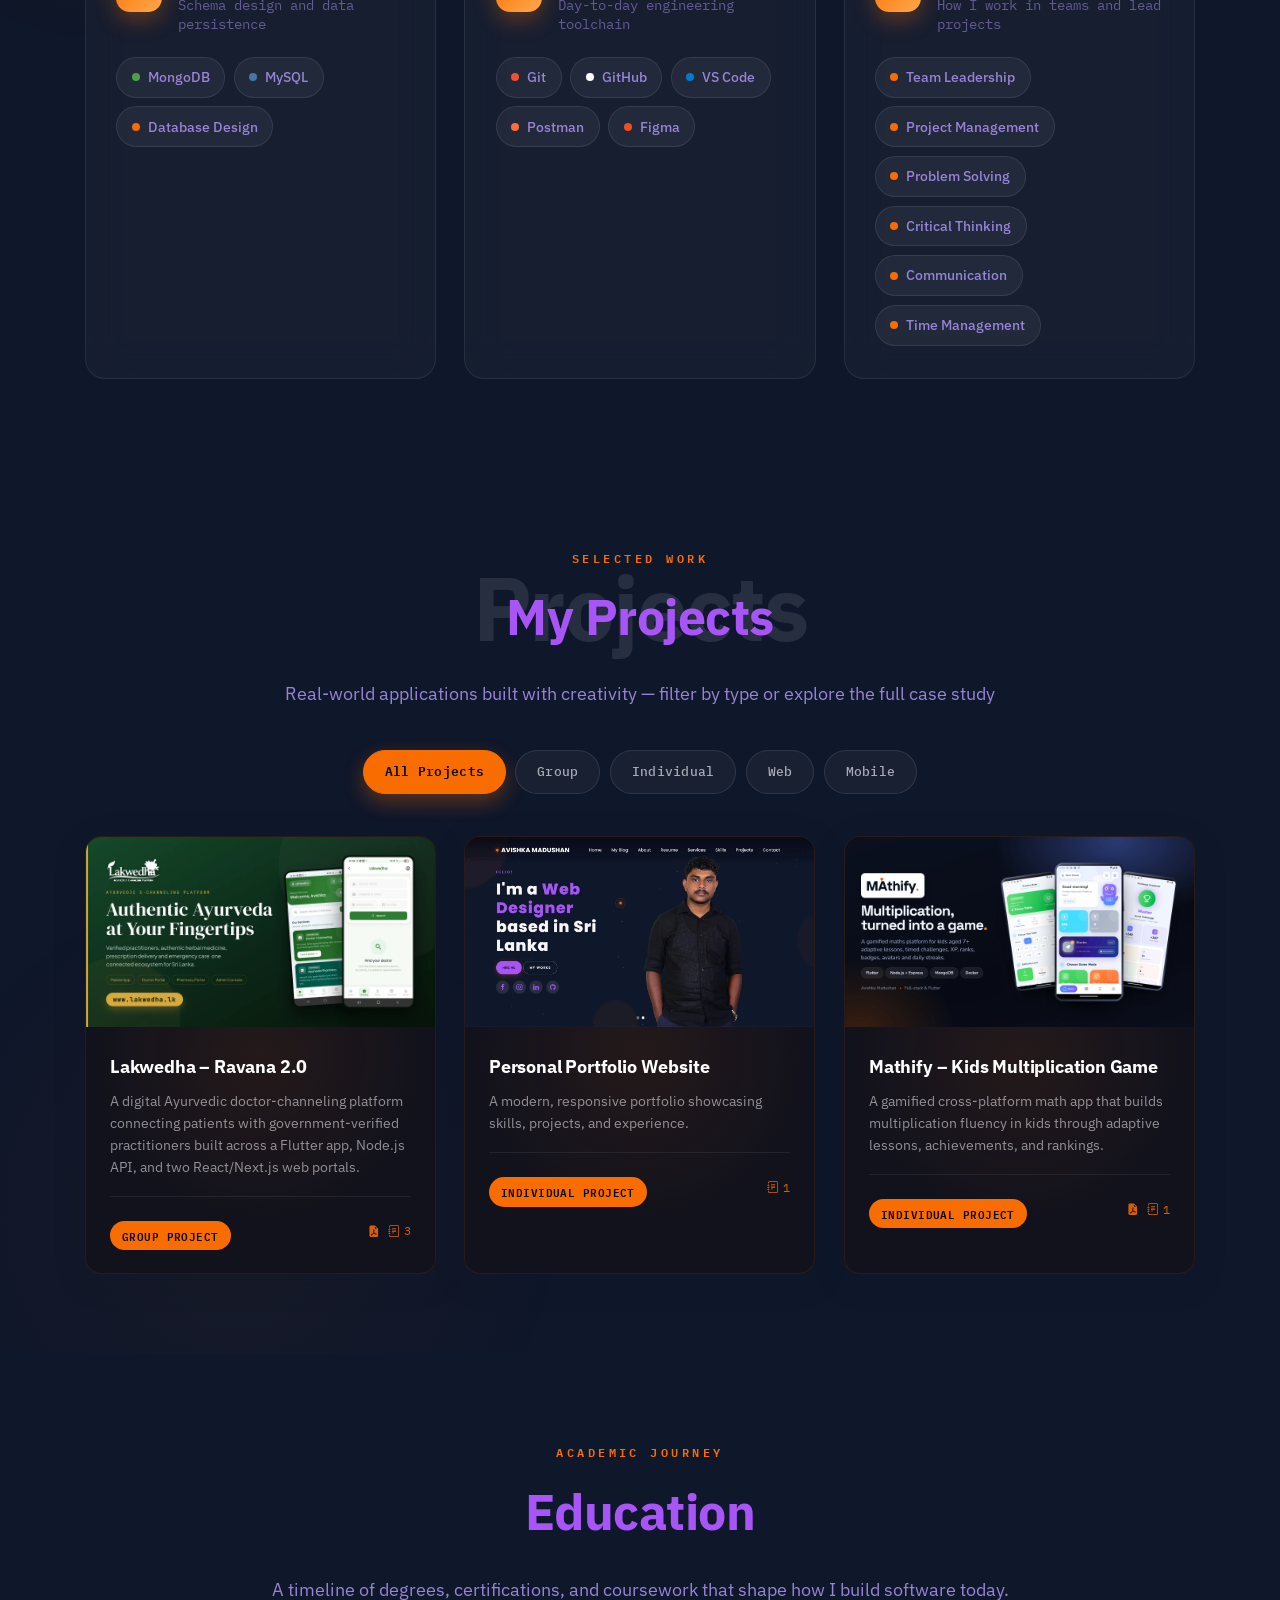
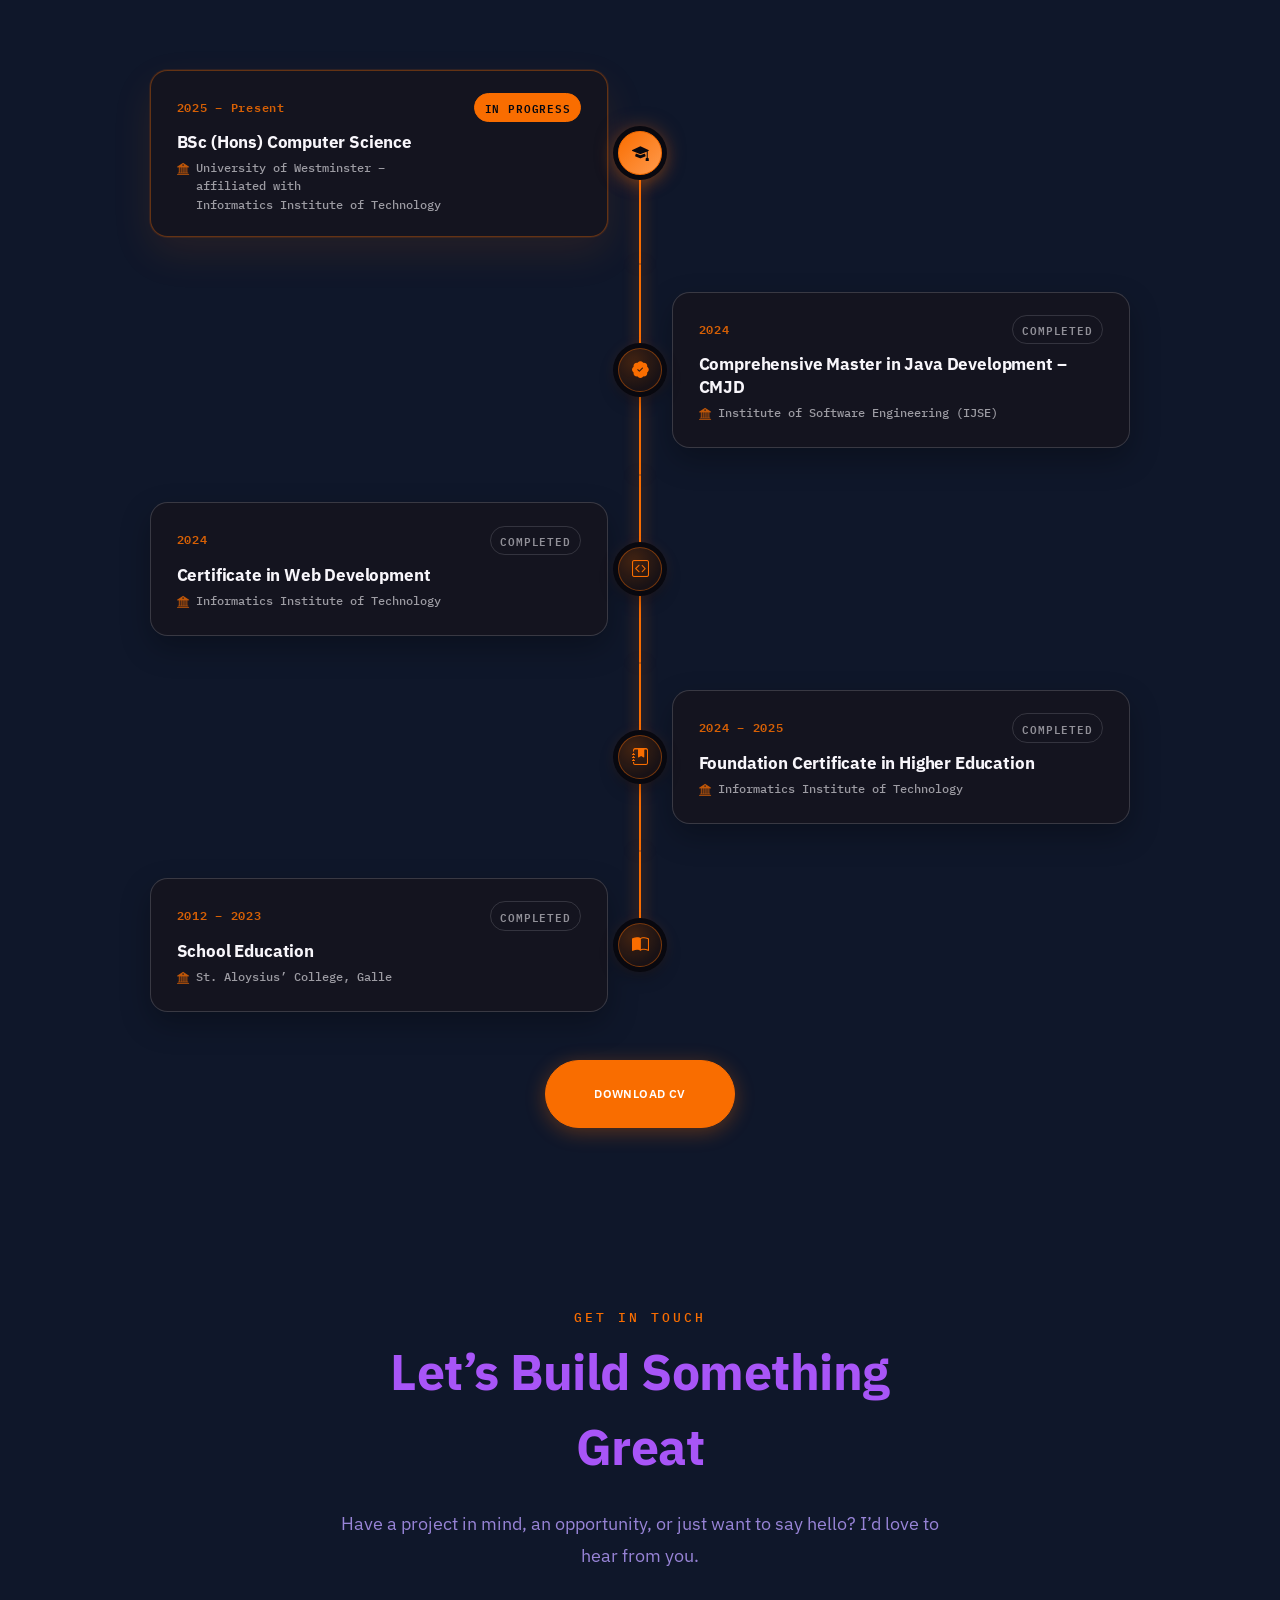
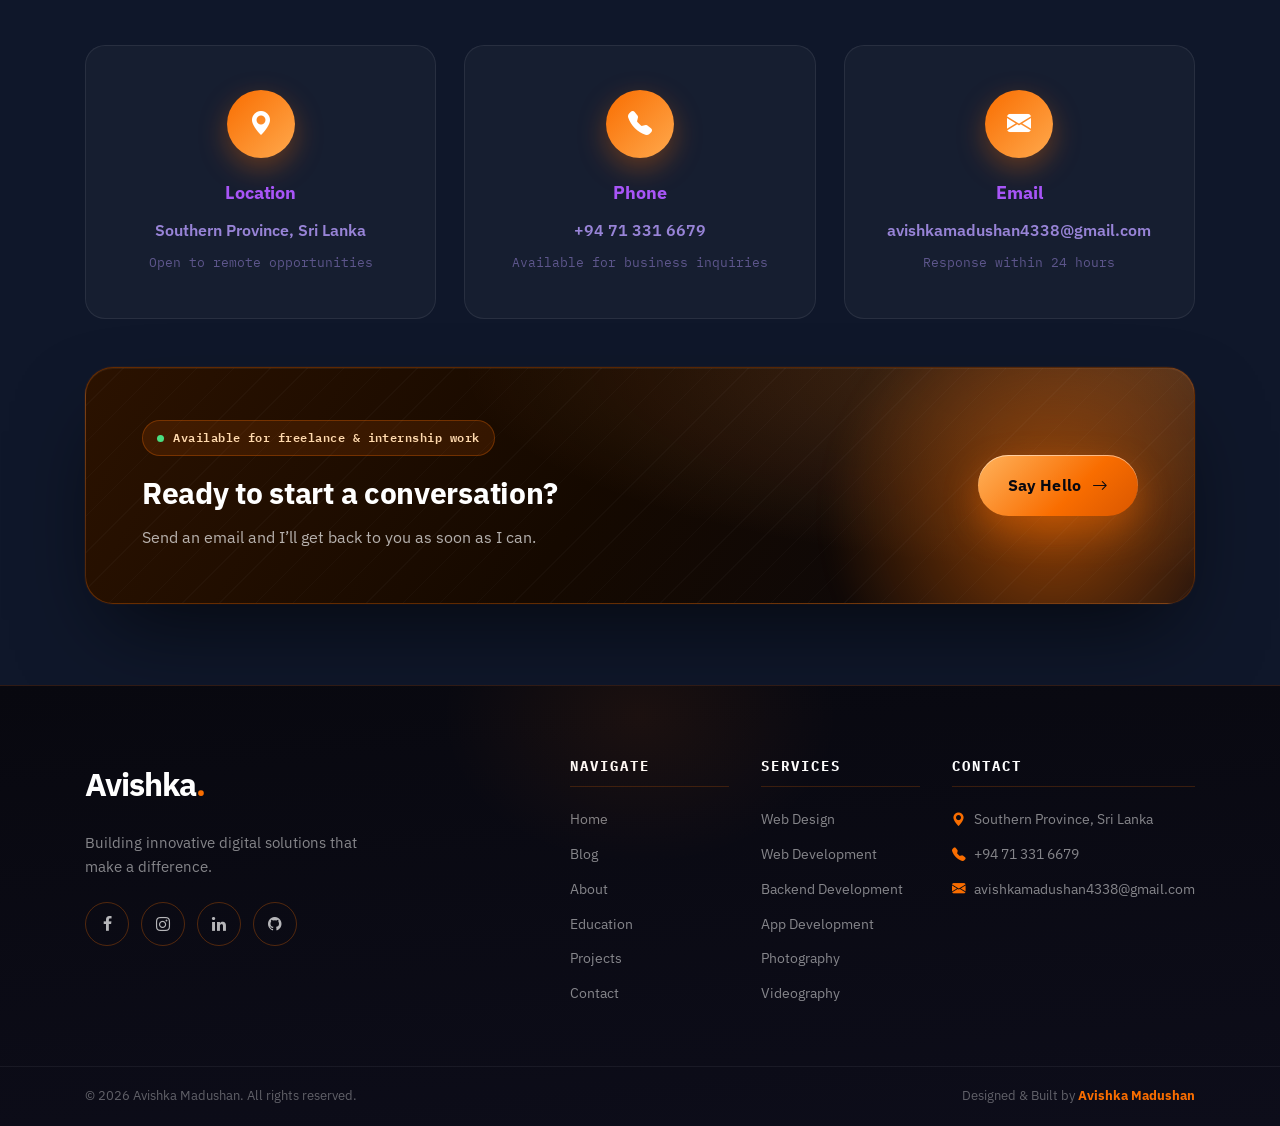
==== commit 70ddb2e5: "Rebuild hero section with a modern split-layout design Replaces the owl-carousel two-slide hero with" ====
--- a/avishka_madushan/index.html
+++ b/avishka_madushan/index.html
@@ -140,6 +140,8 @@
 
 	<link rel="stylesheet" href="https://cdn.jsdelivr.net/npm/bootstrap-icons@1.11.3/font/bootstrap-icons.css">
 	<link rel="stylesheet" href="css/premium.css?v=20260824">
+	<!-- Hero section: standalone module, replaces the old owl-carousel hero -->
+	<link rel="stylesheet" href="css/hero.css?v=20260831">
 	<!-- Responsive overrides: fluid typography, dark mode, accessibility, touch targets -->
 	<link rel="stylesheet" href="css/responsive.css">
 	<!-- Opt-in light theme, activated via [data-theme="light"] -->
@@ -172,6 +174,10 @@
 				<span class="oi oi-menu"></span> Menu
 			</button>
 
+			<button type="button" id="theme-toggle" class="theme-toggle-btn" aria-pressed="false" aria-label="Switch to light theme">
+				<i class="bi bi-moon-stars-fill" aria-hidden="true"></i>
+			</button>
+
 			<div class="collapse navbar-collapse" id="ftco-nav">
 				<ul class="navbar-nav nav ml-auto">
 					<li class="nav-item"><a href="#home-section" class="nav-link"><span>Home</span></a></li>
@@ -184,79 +190,70 @@
 					<li class="nav-item"><a href="#contact-section" class="nav-link"><span>Contact</span></a></li>
 				</ul>
 			</div>
-			<button type="button" id="theme-toggle" class="theme-toggle-btn" aria-pressed="false" aria-label="Switch to light theme">
-				<i class="bi bi-moon-stars-fill" aria-hidden="true"></i>
-			</button>
 		</div>
 	</nav>
 </header>
 <main id="main-content">
-	<section id="home-section" class="hero" aria-label="Home – Avishka Madushan, IT Student and Web Developer">
-		<div class="home-slider owl-carousel">
-			<div class="slider-item ">
-				<div class="overlay"></div>
-				<div class="container">
-					<div class="row d-md-flex no-gutters slider-text align-items-end justify-content-end"
-						data-scrollax-parent="true">
-						<div class="one-third js-fullheight order-md-last img"
-							style="background-image:url(images/about.webp);"
-							role="img" aria-label="Avishka Madushan – IT Student and Software Developer portrait">
-							<div class="overlay"></div>
-						</div>
-						<div class="one-forth d-flex align-items-center ftco-animate"
-							data-scrollax="properties: { translateY: '70%' }">
-							<div class="text">
-								<span class="subheading">Hello!</span>
-								<h1 class="mb-4 mt-3">I'm <span>Avishka Madushan</span></h1>
-								<h2 class="mb-4">An Undergraduate</h2>
-								<p><a href="https://www.linkedin.com/in/avishka-madushan-2a5027353/" target="_blank" rel="me noopener noreferrer"
-										class="btn btn-primary py-3 px-4">Hire me</a> <a
-										href="https://github.com/avishkamadushan4338" target="_blank" rel="me noopener noreferrer"
-										class="btn btn-white btn-outline-white py-3 px-4">My works</a></p>
-							<ul class="ftco-footer-social list-unstyled mt-4">
-								<li><a href="https://www.facebook.com/share/1EXFtjEHPi/" target="_blank" rel="noopener noreferrer"><span class="icon-facebook"></span></a></li>
-								<li><a href="https://www.instagram.com/_avishka_madushan?igsh=MWVnM215aHkxNXJuZw==" target="_blank" rel="noopener noreferrer"><span class="icon-instagram"></span></a></li>
-								<li><a href="https://www.linkedin.com/in/avishka-madushan-2a5027353/" target="_blank" rel="me noopener noreferrer"><span class="icon-linkedin"></span></a></li>
-								<li><a href="https://github.com/avishkamadushan4338" target="_blank" rel="me noopener noreferrer"><span class="icon-github"></span></a></li>
-							</ul>
-							</div>
-						</div>
-					</div>
-				</div>
-			</div>
-
-			<div class="slider-item">
-				<div class="overlay"></div>
-				<div class="container">
-					<div class="row d-flex no-gutters slider-text align-items-end justify-content-end"
-						data-scrollax-parent="true">
-						<div class="one-third js-fullheight order-md-last img"
-							style="background-image:url(images/bg_2.webp);"
-							role="img" aria-label="Avishka Madushan – Full Stack Developer based in Sri Lanka">
-							<div class="overlay"></div>
-						</div>
-						<div class="one-forth d-flex align-items-center ftco-animate"
-							data-scrollax=" properties: { translateY: '70%' }">
-							<div class="text">
-								<span class="subheading">Hello!</span>
-								<h2 class="mb-4 mt-3 slide-heading">I'm a <span>Full Stack Developer</span></h2>
-								<p><a href="https://www.linkedin.com/in/avishka-madushan-2a5027353/" target="_blank" rel="me noopener noreferrer"
-										class="btn btn-primary py-3 px-4">Hire me</a> <a
-										href="https://github.com/avishkamadushan4338" target="_blank" rel="me noopener noreferrer"
-										class="btn btn-white btn-outline-white py-3 px-4">My works</a></p>
-							<ul class="ftco-footer-social list-unstyled mt-4">
-								<li><a href="https://www.facebook.com/share/1EXFtjEHPi/" target="_blank" rel="noopener noreferrer"><span class="icon-facebook"></span></a></li>
-								<li><a href="https://www.instagram.com/_avishka_madushan?igsh=MWVnM215aHkxNXJuZw==" target="_blank" rel="noopener noreferrer"><span class="icon-instagram"></span></a></li>
-								<li><a href="https://www.linkedin.com/in/avishka-madushan-2a5027353/" target="_blank" rel="me noopener noreferrer"><span class="icon-linkedin"></span></a></li>
-								<li><a href="https://github.com/avishkamadushan4338" target="_blank" rel="me noopener noreferrer"><span class="icon-github"></span></a></li>
-							</ul>
-							</div>
-						</div>
-					</div>
-				</div>
-			</div>
-		</div>
+	<section id="home-section" class="hero-2030" aria-label="Home – Avishka Madushan, IT Student and Web Developer">
+		<div class="hero-2030__bg" aria-hidden="true">
+			<div class="hero-2030__mesh"></div>
+			<div class="hero-2030__photo" style="background-image:url(images/about.webp);"></div>
+			<div class="hero-2030__scrim"></div>
+			<div class="hero-2030__text-scrim"></div>
+		</div>
+
+		<div class="container hero-2030__container">
+			<div class="hero-2030__text ftco-animate">
+				<span class="hero-2030__eyebrow">Hello, I&rsquo;m</span>
+
+				<h1 class="hero-2030__name">Avishka<br><span>Madushan</span></h1>
+
+				<p class="hero-2030__role">
+					<span class="hero-2030__role-prefix">A</span>
+					<span class="hero-2030__role-rotator">
+						<span class="hero-2030__role-word is-active" id="hero-role-word">Full Stack Developer</span>
+					</span>
+				</p>
+
+				<div class="hero-2030__cta">
+					<a href="https://www.linkedin.com/in/avishka-madushan-2a5027353/" target="_blank" rel="me noopener noreferrer" class="btn btn-primary py-3 px-4">Hire me</a>
+					<a href="https://github.com/avishkamadushan4338" target="_blank" rel="me noopener noreferrer" class="btn btn-white btn-outline-white py-3 px-4">My works</a>
+				</div>
+
+				<ul class="ftco-footer-social hero-2030__social list-unstyled">
+					<li><a href="https://www.facebook.com/share/1EXFtjEHPi/" target="_blank" rel="noopener noreferrer" aria-label="Facebook"><span class="icon-facebook"></span></a></li>
+					<li><a href="https://www.instagram.com/_avishka_madushan?igsh=MWVnM215aHkxNXJuZw==" target="_blank" rel="noopener noreferrer" aria-label="Instagram"><span class="icon-instagram"></span></a></li>
+					<li><a href="https://www.linkedin.com/in/avishka-madushan-2a5027353/" target="_blank" rel="me noopener noreferrer" aria-label="LinkedIn"><span class="icon-linkedin"></span></a></li>
+					<li><a href="https://github.com/avishkamadushan4338" target="_blank" rel="me noopener noreferrer" aria-label="GitHub"><span class="icon-github"></span></a></li>
+				</ul>
+			</div>
+		</div>
+
+		<button type="button" class="hero-2030__scroll-cue" aria-label="Scroll to blog section" onclick="document.getElementById('blog-section').scrollIntoView({behavior:'smooth'});">
+			<span>Scroll</span>
+			<i class="bi bi-chevron-down" aria-hidden="true"></i>
+		</button>
 	</section>
+
+	<script>
+	(function () {
+		var words = ['Full Stack Developer', 'Web Developer', 'Mobile Application Developer', 'Problem Solver'];
+		var el = document.getElementById('hero-role-word');
+		if (!el) return;
+		var reduceMotion = window.matchMedia && window.matchMedia('(prefers-reduced-motion: reduce)').matches;
+		if (reduceMotion || words.length < 2) return;
+
+		var i = 0;
+		setInterval(function () {
+			i = (i + 1) % words.length;
+			el.classList.remove('is-active');
+			setTimeout(function () {
+				el.textContent = words[i];
+				el.classList.add('is-active');
+			}, 350);
+		}, 2600);
+	})();
+	</script>
 	<section class="ftco-section" id="blog-section" aria-label="Blog">
 		<div class="container">
 			<div class="row justify-content-center pb-5">
@@ -311,7 +308,7 @@
 							<div class="meta mb-2"><span><i class="bi bi-calendar3" aria-hidden="true"></i> Apr 2026</span><span class="meta-dot" aria-hidden="true">&middot;</span><span><i class="bi bi-clock" aria-hidden="true"></i> 3 min read</span></div>
 							<h3 class="mb-2"><a href="#" class="vlog-readmore" data-index="2">IIT Career Day 2026</a></h3>
 							<p>Stepping into the IIT Career Day 2026 was more than just attending an event it was a defining moment in my journey.</p>
-							<div class="sr-only">Stepping into the IIT Career Day 2026 was more than just attending an event — it was a defining moment in my journey as an aspiring software engineer. This event brought together leading companies, industry professionals, and ambitious students, creating an environment filled with opportunities, innovation, and inspiration. During the career day, I engaged directly with industry professionals, showcased my skills and academic projects, understood real-world expectations in the tech industry, and experienced real interview scenarios. One of the most exciting moments was being interviewed by the Amana Bank hiring team for a Project Management Intern role.</div>
+							<div class="sr-only">Stepping into the IIT Career Day 2026 was more than just attending an event it was a defining moment in my journey as an aspiring software engineer. This event brought together leading companies, industry professionals, and ambitious students, creating an environment filled with opportunities, innovation, and inspiration. During the career day, I engaged directly with industry professionals, showcased my skills and academic projects, understood real world expectations in the tech industry, and experienced real interview scenarios.</div>
 							<button class="blog-readmore-link vlog-readmore" data-index="2">Read Article <i class="bi bi-arrow-right" aria-hidden="true"></i></button>
 						</div>
 					</article>
--- a/avishka_madushan/css/premium.css
+++ b/avishka_madushan/css/premium.css
@@ -118,7 +118,6 @@
 
 h1, h2, h3, h4, h5, h6,
 .navbar-brand,
-.slider-text h1, .slider-text h2,
 .heading-section h2,
 .blog-entry h3,
 .edu-card h3,
@@ -131,36 +130,8 @@
   letter-spacing: -0.01em;
 }
 
-.slider-text h1,
 .heading-section h2.big {
   letter-spacing: -0.02em;
-}
-
-/* Second hero slide's headline is a semantic h2 (only one h1 per page for SEO)
-   but must keep the same large visual treatment as the h1 slide headline. */
-.owl-carousel.home-slider .slider-item .slider-text h2.slide-heading {
-  font-size: clamp(60px, 3.6vw, 84px);
-  font-weight: 800;
-  color: #F8F6FB;
-  line-height: 1.2;
-}
-
-.owl-carousel.home-slider .slider-item .slider-text h2.slide-heading span {
-  font-weight: 800;
-  color: #A855F7;
-}
-
-@media (max-width: 991.98px) {
-  .owl-carousel.home-slider .slider-item .slider-text h2.slide-heading {
-    font-size: 50px;
-    color: #F8F6FB;
-  }
-}
-
-@media (max-width: 767.98px) {
-  .owl-carousel.home-slider .slider-item .slider-text h2.slide-heading {
-    font-size: 40px;
-  }
 }
 
 .subheading,
@@ -288,9 +259,15 @@
 
 /* ━━━━━━━━━━━━━━━━━━━━━━━━━━━━━━━━━━━━━━━━━━━━━━━━━━━
    CUSTOM CURSOR  (pointer / desktop only)
-━━━━━━━━━━━━━━━━━━━━━━━━━━━━━━━━━━━━━━━━━━━━━━━━━━━ */
+   The real OS cursor is only hidden once html.p-cursor-ready is set —
+   premium.js adds that class after the custom dot/ring has received its
+   first real mousemove coordinates. Without this gate, the dot/ring sit
+   at their CSS default (top:0;left:0, off in the corner) until the first
+   mouse move, while cursor:none had already hidden the real pointer
+   everywhere — leaving the user with no visible cursor at all until they
+   happened to move the mouse. */
 @media (pointer: fine) {
-  *, *::before, *::after { cursor: none !important; }
+  html.p-cursor-ready *, html.p-cursor-ready *::before, html.p-cursor-ready *::after { cursor: none !important; }
 }
 
 .p-cursor-dot {
@@ -509,6 +486,10 @@
   line-height: 1;
   cursor: pointer;
   flex-shrink: 0;
+  order: 3; /* sits before .navbar-collapse in the DOM (so it never gets pushed
+               onto a wrapped row when the mobile menu is open) — `order` puts
+               it back after the nav links visually on desktop, where
+               .navbar-collapse is `order: 2` by default. */
   transition: background .3s, border-color .3s, transform .35s, box-shadow .3s;
 }
 .theme-toggle-btn:hover {
@@ -1950,7 +1931,25 @@
 
 /* ━━━━━━━━━━━━━━━━━━━━━━━━━━━━━━━━━━━━━━━━━━━━━━━━━━━
    BUTTONS — Ripple + Lift
+   style.css's `.btn.btn-primary` (higher specificity than the
+   `.btn-primary` rule below) hardcodes violet (#A855F7) as its own
+   theme customization — the orange glow this file already adds below
+   was fighting a fill color that was never actually orange. Brand
+   orange is the primary CTA color everywhere else on the page (hero,
+   splash, nav dot, scrollbar…), so make the fill match. Light theme
+   already does this correctly via theme-light.css.
 ━━━━━━━━━━━━━━━━━━━━━━━━━━━━━━━━━━━━━━━━━━━━━━━━━━━ */
+.btn.btn-primary {
+  background: var(--p-orange) !important;
+  border-color: var(--p-orange) !important;
+  color: #fff !important;
+}
+.btn.btn-primary:hover {
+  background: #E05F00 !important;
+  border-color: #E05F00 !important;
+  color: #fff !important;
+}
+
 .btn-primary {
   position: relative;
   overflow: hidden;
@@ -2468,18 +2467,6 @@
   html, body {
     overflow-y: auto !important;
     overflow-x: hidden !important;
-  }
-
-  /* Owl Carousel sets touch-action:none on its inner elements which blocks
-     the browser from handling vertical scroll. Override it so the browser
-     can scroll the page when the user swipes vertically on the hero. */
-  .home-slider,
-  .home-slider .owl-stage-outer,
-  .home-slider .owl-stage,
-  .home-slider .owl-item,
-  .home-slider .slider-item,
-  .home-slider .slider-text {
-    touch-action: pan-y !important;
   }
 }
 
@@ -2559,6 +2546,10 @@
 
   .ftco-navbar-light .theme-toggle-btn {
     flex: 0 0 auto !important;
+    order: 0 !important; /* mobile: DOM order (toggler, then theme button) is
+                             already correct — desktop's `order: 3` reordering
+                             would otherwise push it past .navbar-collapse
+                             (order:2) onto its own wrapped row */
   }
 
   /* style.css sets nav-link text to dark #0F0A1F when scrolled — fix for mobile */
@@ -2626,26 +2617,6 @@
 @media (max-width: 767.98px) {
   .blog-entry {
     margin-bottom: 1.5rem !important;
-  }
-}
-
-/* ── Hero section: push text below the fixed navbar ── */
-@media (max-width: 991.98px) {
-  .owl-carousel.home-slider .slider-item .slider-text .one-forth {
-    padding-top: 72px !important; /* clear the fixed navbar height */
-  }
-}
-
-@media (max-width: 576px) {
-  .owl-carousel.home-slider .slider-item .slider-text .one-forth {
-    width: 100% !important;
-    padding: 72px 1rem 1.5rem !important; /* top clears navbar */
-  }
-  .owl-carousel.home-slider .slider-item .slider-text .one-forth .text h1 {
-    font-size: 1.6rem !important;
-  }
-  .owl-carousel.home-slider .slider-item .slider-text .one-forth .text h2 {
-    font-size: 1.1rem !important;
   }
 }
 
@@ -2751,16 +2722,6 @@
    PREMIUM MOBILE — ADDITIONAL COMPREHENSIVE FIXES
 ━━━━━━━━━━━━━━━━━━━━━━━━━━━━━━━━━━━━━━━━━━━━━━━━━━━ */
 
-/* ── Fix: hero <p> gets 23px on mobile from style.css — far too large ── */
-@media (max-width: 991.98px) {
-  .owl-carousel.home-slider .slider-item .slider-text p {
-    font-size: 1rem !important;
-    line-height: 1.6 !important;
-  }
-}
-
-
-
 /* ── Fix: footer nav columns — 2-col grid with 3 items leaves orphan at 480–767px ── */
 @media (max-width: 767.98px) {
   .pf-footer-cols {
@@ -2808,203 +2769,9 @@
 }
 
 
-/* ── Fix: social icons in hero not overflowing on small screens ── */
-@media (max-width: 380px) {
-  .owl-carousel.home-slider .ftco-footer-social {
-    display: flex !important;
-    flex-wrap: wrap !important;
-    justify-content: center !important;
-    gap: 0.4rem !important;
-    padding: 0 !important;
-  }
-  .owl-carousel.home-slider .ftco-footer-social li {
-    margin: 0 !important;
-  }
-}
-
-/* ━━━━━━━━━━━━━━━━━━━━━━━━━━━━━━━━━━━━━━━━━━━━━━━━━━━
-   MOBILE HERO — PREMIUM UI
-━━━━━━━━━━━━━━━━━━━━━━━━━━━━━━━━━━━━━━━━━━━━━━━━━━━ */
-@media (max-width: 991.98px) {
-
-  /* BUGFIX — large blank gap above the portrait/name on some phones:
-     main.js's fullHeight() sets an inline `height: <window.height()>px`
-     on .js-fullheight (.one-third, the image panel) via jQuery, while
-     .slider-text (its ancestor) is separately hardcoded to a fixed
-     height:750px in style.css. window.height() is measured once on
-     load and is unreliable on mobile (browser chrome collapsing,
-     address bar show/hide), so the two heights disagree — the image
-     panel ends up taller than the visible viewport, pushing the face/
-     name down and leaving dead space at the top.
-
-     IMPORTANT: only .slider-item and its own descendants are forced
-     here — NOT .owl-stage/.owl-stage-outer/.owl-item. Those three are
-     managed internally by Owl Carousel (it sizes .owl-stage-outer from
-     its items' natural height and toggles owl-animated-in/-out classes
-     with an opacity crossfade during transitions). An earlier version
-     of this fix also forced a height on those wrapper layers, which
-     fought Owl's own height bookkeeping and left the outgoing slide's
-     absolutely-positioned text stuck visible on top of the incoming
-     slide instead of Owl hiding it after the 1s fade — showing both
-     slides' headings overlapping. Constraining only .slider-item keeps
-     Owl's own layers untouched so its crossfade/cleanup works normally,
-     while still fixing the image-panel/text height mismatch. */
-  .owl-carousel.home-slider .slider-item,
-  .owl-carousel.home-slider .slider-item .slider-text,
-  .owl-carousel.home-slider .slider-item .slider-text .one-third.js-fullheight {
-    height: 100vh !important;
-    min-height: 480px !important;
-  }
-
-  /* Fill any corner gap with the same dark base */
-  .owl-carousel.home-slider .slider-item {
-    background-color: #08080f !important;
-  }
-
-  /* Hide unused flat overlay */
-  .owl-carousel.home-slider .slider-item > .overlay {
-    display: none !important;
-  }
-
-  /* Premium gradient: image fully visible at top, fades to dark at bottom for text */
-  .owl-carousel.home-slider .slider-item .slider-text .one-third .overlay {
-    background: linear-gradient(
-      to top,
-      rgba(8, 8, 15, 0.96) 0%,
-      rgba(8, 8, 15, 0.65) 30%,
-      rgba(8, 8, 15, 0.20) 60%,
-      rgba(8, 8, 15, 0.00) 100%
-    ) !important;
-    opacity: 1 !important;
-  }
-
-  /* Push text to the bottom of the hero where the gradient is darkest */
-  .owl-carousel.home-slider .slider-item .slider-text .one-forth {
-    z-index: 2 !important;
-    align-items: flex-end !important;
-    padding-bottom: 6.5rem !important;
-  }
-
-  /* Left-align text block — premium portfolio look */
-  .owl-carousel.home-slider .slider-item .slider-text .one-forth .text {
-    text-align: left !important;
-    padding: 0 1.4rem !important;
-    width: 100% !important;
-  }
-
-  /* Subheading: uppercase, wide letter-spacing */
-  .owl-carousel.home-slider .slider-item .slider-text .subheading {
-    display: block !important;
-    font-size: 0.72rem !important;
-    letter-spacing: 0.28em !important;
-    text-transform: uppercase !important;
-    font-weight: 600 !important;
-    margin-bottom: 0.5rem !important;
-    text-shadow: none !important;
-  }
-
-  /* H1: large, bold, tight */
-  .owl-carousel.home-slider .slider-item .slider-text h1 {
-    font-size: 2rem !important;
-    font-weight: 800 !important;
-    line-height: 1.15 !important;
-    letter-spacing: -0.01em !important;
-    margin-bottom: 0.4rem !important;
-    text-shadow: none !important;
-  }
-
-  /* H2: softer, elegant (genuine subheading, e.g. "An Undergraduate") */
-  .owl-carousel.home-slider .slider-item .slider-text h2:not(.slide-heading) {
-    font-size: 0.95rem !important;
-    font-weight: 400 !important;
-    letter-spacing: 0.06em !important;
-    margin-bottom: 1.2rem !important;
-    opacity: 0.88 !important;
-    text-shadow: none !important;
-  }
-
-  /* Slide 2's headline is a semantic h2 but visually matches h1 */
-  .owl-carousel.home-slider .slider-item .slider-text h2.slide-heading {
-    font-size: 2rem !important;
-    font-weight: 800 !important;
-    line-height: 1.15 !important;
-    letter-spacing: -0.01em !important;
-    margin-bottom: 0.4rem !important;
-    opacity: 1 !important;
-    text-shadow: none !important;
-  }
-
-  /* Buttons: compact and clean */
-  .owl-carousel.home-slider .slider-item .slider-text .one-forth .text p {
-    margin-bottom: 1rem !important;
-  }
-
-  .owl-carousel.home-slider .slider-item .slider-text .one-forth .btn {
-    padding: 0.5rem 1.3rem !important;
-    font-size: 0.8rem !important;
-    font-weight: 600 !important;
-    letter-spacing: 0.05em !important;
-    border-radius: 4px !important;
-  }
-
-  /* Social icons: circular glass-style */
-  .owl-carousel.home-slider .slider-item .slider-text .ftco-footer-social {
-    display: flex !important;
-    flex-direction: row !important;
-    gap: 0.6rem !important;
-    margin-top: 0.8rem !important;
-    padding-left: 0 !important;
-    justify-content: flex-start !important;
-  }
-
-  .owl-carousel.home-slider .slider-item .slider-text .ftco-footer-social li {
-    margin: 0 !important;
-    list-style: none !important;
-  }
-
-  .owl-carousel.home-slider .slider-item .slider-text .ftco-footer-social a {
-    width: 44px !important;
-    height: 44px !important;
-    border-radius: 50% !important;
-    background: rgba(255, 255, 255, 0.10) !important;
-    border: 1px solid rgba(255, 255, 255, 0.22) !important;
-    display: flex !important;
-    align-items: center !important;
-    justify-content: center !important;
-    font-size: 1rem !important;
-    backdrop-filter: blur(6px) !important;
-    -webkit-backdrop-filter: blur(6px) !important;
-    transition: background 0.25s, border-color 0.25s !important;
-  }
-
-  .owl-carousel.home-slider .slider-item .slider-text .ftco-footer-social a:hover {
-    background: rgba(255, 255, 255, 0.22) !important;
-    border-color: rgba(255, 255, 255, 0.45) !important;
-  }
-}
-
-/* dvh = "dynamic viewport height", recalculates live as mobile browser
-   chrome (address bar) shows/hides — the correct unit for a mobile hero.
-   svh is the Safari 16 equivalent. Layered as progressive enhancement
-   over the 100vh fallback above so older browsers still get a fix. */
-@supports (height: 100dvh) {
-  @media (max-width: 991.98px) {
-    .owl-carousel.home-slider .slider-item,
-    .owl-carousel.home-slider .slider-item .slider-text,
-    .owl-carousel.home-slider .slider-item .slider-text .one-third.js-fullheight {
-      height: 100dvh !important;
-    }
-  }
-}
-@supports (height: 100svh) and (not (height: 100dvh)) {
-  @media (max-width: 991.98px) {
-    .owl-carousel.home-slider .slider-item,
-    .owl-carousel.home-slider .slider-item .slider-text,
-    .owl-carousel.home-slider .slider-item .slider-text .one-third.js-fullheight {
-      height: 100svh !important;
-    }
-  }
-}
+/* Hero (#home-section) styling now lives entirely in css/hero.css —
+   the old owl-carousel .home-slider markup and its mobile/dvh/svh
+   height hacks were removed along with that markup. */
 
 /* ━━━━━━━━━━━━━━━━━━━━━━━━━━━━━━━━━━━━━━━━━━━━━━━━━━━
    SAFARI / WEBKIT — MacBook & General Safari Fixes
@@ -3061,19 +2828,6 @@
     padding-right: 1.5rem !important;
   }
 
-  /* Hero: reduce the fixed 750px height so the section doesn't push
-     section headings below the fold on 800px-tall MacBook screens. */
-  .owl-carousel.home-slider,
-  .owl-carousel.home-slider .slider-item,
-  .owl-carousel.home-slider .slider-item .slider-text {
-    height: 680px !important;
-  }
-
-  /* Hero text: slightly tighter so it fits at 1280px without cramping */
-  .slider-text h1 {
-    font-size: 42px !important;
-  }
-
   /* Footer grid: tighten gap so 3-column nav and brand block don't overflow */
   .pf-footer-inner {
     gap: 2.5rem 3rem !important;
@@ -3086,17 +2840,6 @@
     max-width: 1320px !important;
     padding-left: 1.5rem !important;
     padding-right: 1.5rem !important;
-  }
-}
-
-/* ── Hero height: use svh for Safari 16+ which correctly excludes browser chrome ── */
-@supports (height: 100svh) {
-  @media (min-width: 992px) and (max-width: 1399px) {
-    .owl-carousel.home-slider,
-    .owl-carousel.home-slider .slider-item,
-    .owl-carousel.home-slider .slider-item .slider-text {
-      height: min(680px, 90svh) !important;
-    }
   }
 }
 
--- a/avishka_madushan/css/hero.css
+++ b/avishka_madushan/css/hero.css
@@ -0,0 +1,468 @@
+/* ═══════════════════════════════════════════════════════════
+   HERO 2030 — standalone module
+   Replaces the old owl-carousel .home-slider hero. Pure CSS
+   height (100dvh chain, no JS-measured height), CSS Grid split
+   on desktop, fluid clamp() type throughout, mobile-first.
+   Reuses the site's existing tokens only — no new colors/fonts.
+   ═══════════════════════════════════════════════════════════ */
+
+:root {
+  --hero-navbar-clearance: 76px; /* fixed navbar height + breathing room, mobile */
+}
+
+.hero-2030 {
+  position: relative;
+  isolation: isolate;
+  display: flex;
+  flex-direction: column;
+  justify-content: flex-end;
+  overflow: hidden;
+  background: var(--p-dark);
+  min-height: 100vh;
+  min-height: 100svh;
+  min-height: 100dvh;
+  padding-top: calc(var(--hero-navbar-clearance) + env(safe-area-inset-top, 0px));
+  padding-bottom: calc(2.75rem + env(safe-area-inset-bottom, 0px));
+  padding-left: env(safe-area-inset-left, 0px);
+  padding-right: env(safe-area-inset-right, 0px);
+}
+
+/* ── Layered background: mesh + photo + scrim + grid texture ──
+   z-index:1 (not the usual 0) so the text-scrim's solid zone actually
+   covers premium.js's injected particle-network canvas (also z-index:1,
+   inserted as the hero's first DOM child) — otherwise its connection
+   lines bleed through the "solid" part of the scrim. Barely visible on
+   the dark theme's near-black background; clearly visible as clutter on
+   the light theme's pale one. */
+.hero-2030__bg {
+  position: absolute;
+  inset: 0;
+  z-index: 1;
+}
+
+.hero-2030__mesh {
+  position: absolute;
+  inset: -10%;
+  background:
+    radial-gradient(38% 42% at 82% 12%, rgba(249, 109, 0, 0.28) 0%, transparent 70%),
+    radial-gradient(45% 50% at 8% 88%, rgba(249, 109, 0, 0.16) 0%, transparent 72%),
+    radial-gradient(60% 60% at 50% 50%, rgba(168, 85, 247, 0.10) 0%, transparent 70%);
+  filter: blur(20px);
+  animation: heroMeshDrift 22s ease-in-out infinite alternate;
+  will-change: transform;
+}
+
+@keyframes heroMeshDrift {
+  0%   { transform: translate3d(0, 0, 0) scale(1); }
+  100% { transform: translate3d(-2%, 2%, 0) scale(1.06); }
+}
+
+.hero-2030__photo {
+  position: absolute;
+  inset: 0;
+  background-size: cover;
+  background-position: center 8%;
+  opacity: 0.85;
+}
+
+/* Faint overall tint so the photo never reads as fully raw against the
+   dark theme, independent of viewport height. */
+.hero-2030__scrim {
+  position: absolute;
+  inset: 0;
+  background: rgba(8, 8, 15, 0.1);
+}
+
+/* Text sits in the bottom portion of the viewport (flex column,
+   justify-content:flex-end). Its scrim is sized from the bottom in a
+   capped viewport-relative unit (not a percentage of the full scrim) so
+   short phones — where the text block is a much bigger share of the
+   screen — get proportionally more coverage instead of the face bleeding
+   into the headline. Tall screens cap out at 480px so the face keeps
+   most of the frame. */
+.hero-2030__text-scrim {
+  position: absolute;
+  inset: auto 0 0 0;
+  height: min(68vh, 540px);
+  background: linear-gradient(180deg,
+    transparent 0%,
+    rgba(8, 8, 15, 0.45) 12%,
+    rgba(8, 8, 15, 0.85) 34%,
+    var(--p-dark) 68%
+  );
+}
+
+/* ── Content ── */
+.hero-2030__container {
+  position: relative;
+  z-index: 2; /* above premium.js's injected particle canvas (z-index:1) and .p-float-wrap (z-index:0) */
+}
+
+.hero-2030__text {
+  max-width: 62ch;
+}
+
+.hero-2030__eyebrow {
+  display: inline-flex;
+  align-items: center;
+  gap: 0.5em;
+  font-family: var(--font-mono);
+  font-size: clamp(0.72rem, 0.66rem + 0.25vw, 0.85rem);
+  letter-spacing: 0.22em;
+  text-transform: uppercase;
+  color: var(--p-orange);
+  font-weight: 600;
+  margin-bottom: clamp(0.9rem, 0.7rem + 0.8vw, 1.4rem);
+  /* Independent contrast guarantee: the text-scrim's gradient boundary
+     shifts with viewport height and can land right on this line on short
+     screens, making it the first thing to lose legibility over the photo.
+     A shadow here doesn't depend on getting that boundary math exactly
+     right. */
+  text-shadow: 0 1px 3px rgba(0, 0, 0, 0.9), 0 1px 12px rgba(0, 0, 0, 0.6);
+}
+
+.hero-2030__name {
+  font-family: var(--font-display);
+  font-weight: 700;
+  letter-spacing: -0.02em;
+  line-height: 1.02;
+  color: #fff;
+  margin: 0 0 clamp(0.7rem, 0.5rem + 0.8vw, 1.1rem);
+  font-size: clamp(2.6rem, 1.7rem + 5.2vw, 5.6rem);
+}
+
+.hero-2030__name span {
+  background: linear-gradient(100deg, var(--p-orange) 0%, #ffb26b 55%, var(--p-orange) 100%);
+  -webkit-background-clip: text;
+  background-clip: text;
+  color: transparent;
+}
+
+.hero-2030__role {
+  display: flex;
+  flex-wrap: wrap;
+  align-items: baseline;
+  gap: 0.45em;
+  margin: 0 0 clamp(1rem, 0.8rem + 0.9vw, 1.6rem);
+  font-family: var(--font-display);
+  font-weight: 500;
+  color: rgba(255, 255, 255, 0.78);
+  font-size: clamp(1.05rem, 0.9rem + 0.9vw, 1.5rem);
+}
+
+.hero-2030__role-rotator {
+  position: relative;
+  display: inline-block;
+  min-height: 1.3em;
+}
+
+.hero-2030__role-word {
+  display: inline-block;
+  color: #fff;
+  font-weight: 600;
+  opacity: 1;
+  transform: translateY(0);
+  transition: opacity 0.35s ease, transform 0.35s ease;
+}
+
+.hero-2030__role-word:not(.is-active) {
+  opacity: 0;
+  transform: translateY(6px);
+}
+
+.hero-2030__cta {
+  display: flex;
+  flex-wrap: wrap;
+  gap: 0.9rem;
+  margin-bottom: clamp(1.6rem, 1.3rem + 1.3vw, 2.2rem);
+}
+
+.hero-2030__cta .btn {
+  white-space: nowrap;
+}
+
+.hero-2030__social {
+  display: flex;
+  flex-wrap: wrap;
+  gap: 0.6rem;
+  margin: 0 0 clamp(1.8rem, 1.4rem + 1.8vw, 2.8rem);
+  padding: 0;
+}
+
+.hero-2030__social li {
+  list-style: none;
+  margin: 0;
+}
+
+.hero-2030__social a {
+  display: flex;
+  align-items: center;
+  justify-content: center;
+  width: 44px;
+  height: 44px;
+  border-radius: 50%;
+  background: rgba(255, 255, 255, 0.06);
+  border: 1px solid rgba(255, 255, 255, 0.14);
+  color: rgba(255, 255, 255, 0.8);
+  backdrop-filter: blur(8px);
+  -webkit-backdrop-filter: blur(8px);
+  transition: background 0.25s ease, border-color 0.25s ease, transform 0.25s ease, color 0.25s ease;
+}
+
+.hero-2030__social a:hover,
+.hero-2030__social a:focus-visible {
+  background: var(--p-orange);
+  border-color: var(--p-orange);
+  color: #fff;
+  transform: translateY(-3px);
+}
+
+/* ── Scroll cue (desktop only — see below) ── */
+.hero-2030__scroll-cue {
+  position: absolute;
+  left: 50%;
+  bottom: clamp(1.1rem, 0.9rem + 1vw, 1.8rem);
+  transform: translateX(-50%);
+  z-index: 2;
+  display: none;
+  flex-direction: column;
+  align-items: center;
+  gap: 0.35rem;
+  background: transparent;
+  border: 0;
+  color: rgba(255, 255, 255, 0.55);
+  cursor: pointer;
+  font-family: var(--font-mono);
+  font-size: 0.68rem;
+  letter-spacing: 0.18em;
+  text-transform: uppercase;
+  padding: 0.5rem;
+  transition: color 0.25s ease;
+}
+
+.hero-2030__scroll-cue:hover,
+.hero-2030__scroll-cue:focus-visible {
+  color: var(--p-orange);
+}
+
+.hero-2030__scroll-cue i {
+  animation: heroScrollBounce 1.8s ease-in-out infinite;
+}
+
+@keyframes heroScrollBounce {
+  0%, 100% { transform: translateY(0); }
+  50%      { transform: translateY(6px); }
+}
+
+/* ━━━━━━━━━━━━━━━━━━━━━━━━━━━━━━━━━━━━━━━━━━━━━━━━━━━
+   BREAKPOINTS — mobile-first, fluid
+━━━━━━━━━━━━━━━━━━━━━━━━━━━━━━━━━━━━━━━━━━━━━━━━━━━ */
+
+/* Small phones: tighten navbar clearance + side padding */
+@media (max-width: 359.98px) {
+  :root { --hero-navbar-clearance: 68px; }
+  .hero-2030__cta .btn {
+    flex: 1 1 auto;
+    text-align: center;
+  }
+}
+
+/* ≥576px: cta buttons no longer need to stretch full width */
+@media (min-width: 576px) {
+  .hero-2030__cta .btn {
+    flex: 0 0 auto;
+  }
+}
+
+/* ≥768px: a touch more breathing room, larger photo visibility */
+@media (min-width: 768px) {
+  :root { --hero-navbar-clearance: 88px; }
+  .hero-2030__photo { opacity: 0.9; }
+}
+
+/* ≥992px: two-column grid — text left, photo right panel; scroll cue appears.
+   The navbar is `position:absolute` pre-scroll (overlaps the hero by design)
+   but that only reads safely against the dark theme's photo/scrim — on the
+   light theme (and on short viewports where centering doesn't push content
+   down far enough) the eyebrow/name collided with the nav. Reserve real
+   clearance instead of relying on `align-items:center` to happen to land
+   low enough. */
+@media (min-width: 992px) {
+  :root { --hero-navbar-clearance: 128px; }
+
+  .hero-2030 {
+    display: grid;
+    grid-template-columns: minmax(0, 1fr) minmax(0, 0.95fr);
+    align-items: center;
+    padding-top: var(--hero-navbar-clearance);
+    padding-bottom: 2.5rem;
+  }
+
+  .hero-2030__container.container {
+    grid-column: 1 / 2;
+    max-width: none;
+    padding-left: clamp(2rem, 1rem + 4vw, 6vw);
+    padding-right: 2rem;
+  }
+
+  .hero-2030__photo {
+    opacity: 1;
+    inset: 0 0 0 38%;
+    background-position: center 20%;
+  }
+
+  .hero-2030__scrim {
+    background:
+      linear-gradient(90deg, var(--p-dark) 0%, var(--p-dark) 30%, rgba(8, 8, 15, 0.85) 42%, rgba(8, 8, 15, 0.15) 65%, transparent 100%),
+      linear-gradient(180deg, rgba(8, 8, 15, 0.3) 0%, transparent 30%, rgba(8, 8, 15, 0.5) 100%);
+  }
+
+  /* Desktop is a left/right split (text column sits on the solid dark
+     side, not on top of the photo) — the bottom-anchored text scrim is
+     mobile/tablet-only and would otherwise needlessly darken the photo
+     panel's lower edge. */
+  .hero-2030__text-scrim {
+    display: none;
+  }
+
+  .hero-2030__scroll-cue {
+    display: flex;
+  }
+
+  .hero-2030__text {
+    max-width: 44ch;
+  }
+}
+
+/* ≥1200px: scale name up a touch more, widen lede */
+@media (min-width: 1200px) {
+  .hero-2030__text { max-width: 48ch; }
+}
+
+/* Ultra-wide / 4K–8K: cap content width so text doesn't stretch into an
+   unreadable line length and the split doesn't look empty at the edges */
+@media (min-width: 1920px) {
+  .hero-2030__container.container {
+    max-width: 1600px;
+    margin-inline: auto;
+    padding-left: 4vw;
+  }
+  .hero-2030__text { max-width: 52ch; }
+}
+
+@media (min-width: 2560px) {
+  .hero-2030 { grid-template-columns: minmax(0, 1fr) minmax(0, 1.1fr); }
+  .hero-2030__container.container { max-width: 1800px; }
+  .hero-2030__name { font-size: clamp(5.6rem, 4rem + 3vw, 7.5rem); }
+}
+
+/* Foldables / small tablets in between 480–768: slightly larger tap targets already satisfied via 44px min */
+
+/* ━━━━━━━━━━━━━━━━━━━━━━━━━━━━━━━━━━━━━━━━━━━━━━━━━━━
+   MOTION, CONTRAST & INPUT PREFERENCES
+━━━━━━━━━━━━━━━━━━━━━━━━━━━━━━━━━━━━━━━━━━━━━━━━━━━ */
+@media (prefers-reduced-motion: reduce) {
+  .hero-2030__mesh { animation: none; }
+  .hero-2030__scroll-cue i { animation: none; }
+  .hero-2030__role-word { transition: none; }
+}
+
+@media (forced-colors: active) {
+  .hero-2030__social a,
+  .hero-2030__scroll-cue {
+    border: 1px solid ButtonText;
+  }
+}
+
+/* Coarse pointer (touch): drop hover-only lift transform, keep color feedback */
+@media (hover: none) {
+  .hero-2030__social a:hover {
+    transform: none;
+  }
+}
+
+/* ━━━━━━━━━━━━━━━━━━━━━━━━━━━━━━━━━━━━━━━━━━━━━━━━━━━
+   LIGHT THEME
+━━━━━━━━━━━━━━━━━━━━━━━━━━━━━━━━━━━━━━━━━━━━━━━━━━━ */
+html[data-theme="light"] .hero-2030 {
+  background: var(--tl-bg);
+}
+
+html[data-theme="light"] .hero-2030__mesh {
+  background:
+    radial-gradient(38% 42% at 82% 12%, rgba(249, 109, 0, 0.16) 0%, transparent 70%),
+    radial-gradient(45% 50% at 8% 88%, rgba(249, 109, 0, 0.10) 0%, transparent 72%),
+    radial-gradient(60% 60% at 50% 50%, rgba(168, 85, 247, 0.06) 0%, transparent 70%);
+}
+
+html[data-theme="light"] .hero-2030__photo {
+  opacity: 0.85;
+}
+
+html[data-theme="light"] .hero-2030__scrim {
+  background: rgba(255, 255, 255, 0.1);
+}
+
+/* Pure white (not --tl-bg's pale slate) so the text zone reads as a
+   decisive, high-contrast surface instead of a barely-there pastel wash
+   that blends into the photo's highlights. */
+html[data-theme="light"] .hero-2030__text-scrim {
+  background: linear-gradient(180deg,
+    transparent 0%,
+    rgba(255, 255, 255, 0.75) 8%,
+    rgba(255, 255, 255, 0.97) 26%,
+    #ffffff 52%
+  );
+}
+
+html[data-theme="light"] .hero-2030__eyebrow {
+  color: var(--tl-orange-text);
+  text-shadow: 0 1px 3px rgba(255, 255, 255, 0.9), 0 1px 14px rgba(255, 255, 255, 0.7);
+}
+
+html[data-theme="light"] .hero-2030__name {
+  color: var(--tl-text);
+}
+
+html[data-theme="light"] .hero-2030__role {
+  color: var(--tl-text-soft);
+}
+
+html[data-theme="light"] .hero-2030__role-word {
+  color: var(--tl-text);
+}
+
+html[data-theme="light"] .hero-2030__social a {
+  background: var(--tl-surface);
+  border-color: var(--tl-border-firm);
+  color: var(--tl-text-soft);
+  box-shadow: var(--tl-shadow-lift);
+}
+
+html[data-theme="light"] .hero-2030__social a:hover,
+html[data-theme="light"] .hero-2030__social a:focus-visible {
+  background: var(--tl-orange);
+  border-color: var(--tl-orange);
+  color: #fff;
+}
+
+html[data-theme="light"] .hero-2030__scroll-cue {
+  color: var(--tl-text-mute);
+}
+
+html[data-theme="light"] .hero-2030__scroll-cue:hover,
+html[data-theme="light"] .hero-2030__scroll-cue:focus-visible {
+  color: var(--tl-orange-text);
+}
+
+@media (min-width: 992px) {
+  html[data-theme="light"] .hero-2030__photo {
+    opacity: 1;
+  }
+
+  html[data-theme="light"] .hero-2030__scrim {
+    background:
+      linear-gradient(90deg, var(--tl-bg) 0%, var(--tl-bg) 32%, rgba(248, 250, 252, 0.55) 38%, transparent 48%),
+      linear-gradient(180deg, transparent 0%, transparent 80%, rgba(248, 250, 252, 0.25) 100%);
+  }
+}
--- a/avishka_madushan/css/responsive.css
+++ b/avishka_madushan/css/responsive.css
@@ -88,12 +88,6 @@
   .container { padding-left: 12px; padding-right: 12px; }
 }
 
-/* Floor so the hero image panel never collapses to 0 height on odd aspect ratios */
-.home-slider .slider-item .one-third.img,
-.one-third.js-fullheight.img {
-  min-height: 220px;
-}
-
 /* Screen-reader-only utility */
 .sr-only {
   position: absolute;
--- a/avishka_madushan/css/theme-light.css
+++ b/avishka_madushan/css/theme-light.css
@@ -118,109 +118,21 @@
   }
 }
 
-/* ── Hero — mobile (<992px) ──
-   BUGFIX v1: this block didn't exist, so below 992px the hero ran 100%
-   dark-theme rules regardless of [data-theme="light"] — a no-op.
-   BUGFIX v2 (reverted): tried a dark scrim-card floating on an
-   untouched dark photo. Visually that read as "still the dark theme"
-   — only ~10% of the screen (navbar sliver) actually looked light,
-   so toggling felt broken even though the code was doing something.
-   v3: commit fully — re-tint the photo gradient light like the rest
-   of the page, text sits directly on it (same structural approach as
-   the ≥992px desktop rule below), no separate card. Buttons and social
-   icons get solid, opaque light-theme fills (not transparent/outline —
-   style.css's .btn-outline-white and premium.css's frosted-glass
-   social icons are both built assuming a dark backdrop; on light they
-   need real fill or they wash out to near-invisible, as seen earlier). */
-@media (max-width: 991.98px) {
-  html[data-theme="light"] .owl-carousel.home-slider .slider-item {
-    background-color: var(--tl-bg) !important;
-  }
-  html[data-theme="light"] .owl-carousel.home-slider .slider-item .slider-text .one-third .overlay {
-    background: linear-gradient(
-      to top,
-      var(--tl-bg) 0%,
-      rgba(248, 250, 252, 0.92) 25%,
-      rgba(248, 250, 252, 0.55) 55%,
-      rgba(248, 250, 252, 0.12) 80%,
-      rgba(248, 250, 252, 0.00) 100%
-    ) !important;
-    opacity: 1 !important;
-  }
-  html[data-theme="light"] .owl-carousel.home-slider .slider-item .slider-text .one-forth {
-    padding-bottom: 3.5rem !important;
-  }
-  html[data-theme="light"] .owl-carousel.home-slider .slider-item .slider-text .subheading {
-    color: var(--tl-orange-text) !important;
-  }
-  html[data-theme="light"] .owl-carousel.home-slider .slider-item .slider-text h1,
-  html[data-theme="light"] .owl-carousel.home-slider .slider-item .slider-text h2 {
-    color: var(--tl-text) !important;
-    text-shadow: 0 1px 12px rgba(248, 250, 252, 0.8) !important;
-  }
-  html[data-theme="light"] .owl-carousel.home-slider .slider-item .slider-text h1 span,
-  html[data-theme="light"] .owl-carousel.home-slider .slider-item .slider-text h2.slide-heading span,
-  html[data-theme="light"] .owl-carousel.home-slider .slider-item .slider-text h2:not(.slide-heading) {
-    color: var(--tl-orange-text) !important;
-  }
-  html[data-theme="light"] .owl-carousel.home-slider .slider-item .slider-text h2:not(.slide-heading) {
-    opacity: 1 !important;
-    color: var(--tl-text-soft) !important;
-  }
-  html[data-theme="light"] .owl-carousel.home-slider .btn.btn-white.btn-outline-white {
-    background: var(--tl-surface) !important;
-    border-color: var(--tl-border-firm) !important;
-    color: var(--tl-text) !important;
-    box-shadow: var(--tl-shadow-lift) !important;
-  }
-  html[data-theme="light"] .owl-carousel.home-slider .btn.btn-white.btn-outline-white:hover {
-    border-color: transparent !important;
-    background: var(--tl-orange) !important;
-    color: #fff !important;
-  }
-  html[data-theme="light"] .owl-carousel.home-slider .slider-item .slider-text .ftco-footer-social a {
-    background: var(--tl-surface) !important;
-    border-color: var(--tl-border-firm) !important;
-    color: var(--tl-text-soft) !important;
-    box-shadow: var(--tl-shadow-lift) !important;
-  }
-  html[data-theme="light"] .owl-carousel.home-slider .slider-item .slider-text .ftco-footer-social a:hover {
-    background: var(--tl-orange) !important;
-    border-color: var(--tl-orange) !important;
-    color: #fff !important;
-  }
-}
-
-/* ── Hero (desktop) ──
-   At ≥992px the two-column layout puts the text column directly on the
-   page background with no scrim, so it needs its own light-theme colors.
-   The name gets the brand orange — one deliberate, bold use of it,
-   right where a portfolio wants it. */
-@media (min-width: 992px) {
-  html[data-theme="light"] .owl-carousel.home-slider .slider-item .slider-text .subheading {
-    color: var(--tl-orange-text) !important;
-  }
-  html[data-theme="light"] .owl-carousel.home-slider .slider-item .slider-text h1,
-  html[data-theme="light"] .owl-carousel.home-slider .slider-item .slider-text h2.slide-heading {
-    color: var(--tl-text) !important;
-  }
-  html[data-theme="light"] .owl-carousel.home-slider .slider-item .slider-text h1 span,
-  html[data-theme="light"] .owl-carousel.home-slider .slider-item .slider-text h2.slide-heading span,
-  html[data-theme="light"] .owl-carousel.home-slider .slider-item .slider-text h2:not(.slide-heading) {
-    color: var(--tl-orange-text) !important;
-  }
-  html[data-theme="light"] .btn.btn-white.btn-outline-white {
-    border-color: var(--tl-border-firm) !important;
-    color: var(--tl-text) !important;
-  }
-  html[data-theme="light"] .btn.btn-white.btn-outline-white:hover {
-    border-color: transparent !important;
-    background: var(--tl-orange) !important;
-    color: #fff !important;
-  }
-  html[data-theme="light"] .owl-carousel.home-slider .ftco-footer-social a {
-    color: var(--tl-text-soft) !important;
-  }
+/* ── "My works" outline button — light theme (used in the hero and
+   elsewhere) — style.css's .btn-outline-white assumes a dark backdrop,
+   so on light it needs a real border/fill or it washes out to
+   near-invisible. Hero-specific light-theme rules now live in
+   css/hero.css alongside the rest of that component. */
+html[data-theme="light"] .btn.btn-white.btn-outline-white {
+  background: var(--tl-surface) !important;
+  border-color: var(--tl-border-firm) !important;
+  color: var(--tl-text) !important;
+  box-shadow: var(--tl-shadow-lift) !important;
+}
+html[data-theme="light"] .btn.btn-white.btn-outline-white:hover {
+  border-color: transparent !important;
+  background: var(--tl-orange) !important;
+  color: #fff !important;
 }
 
 /* ── Primary buttons (Hire me, Download CV, Read More…) ──
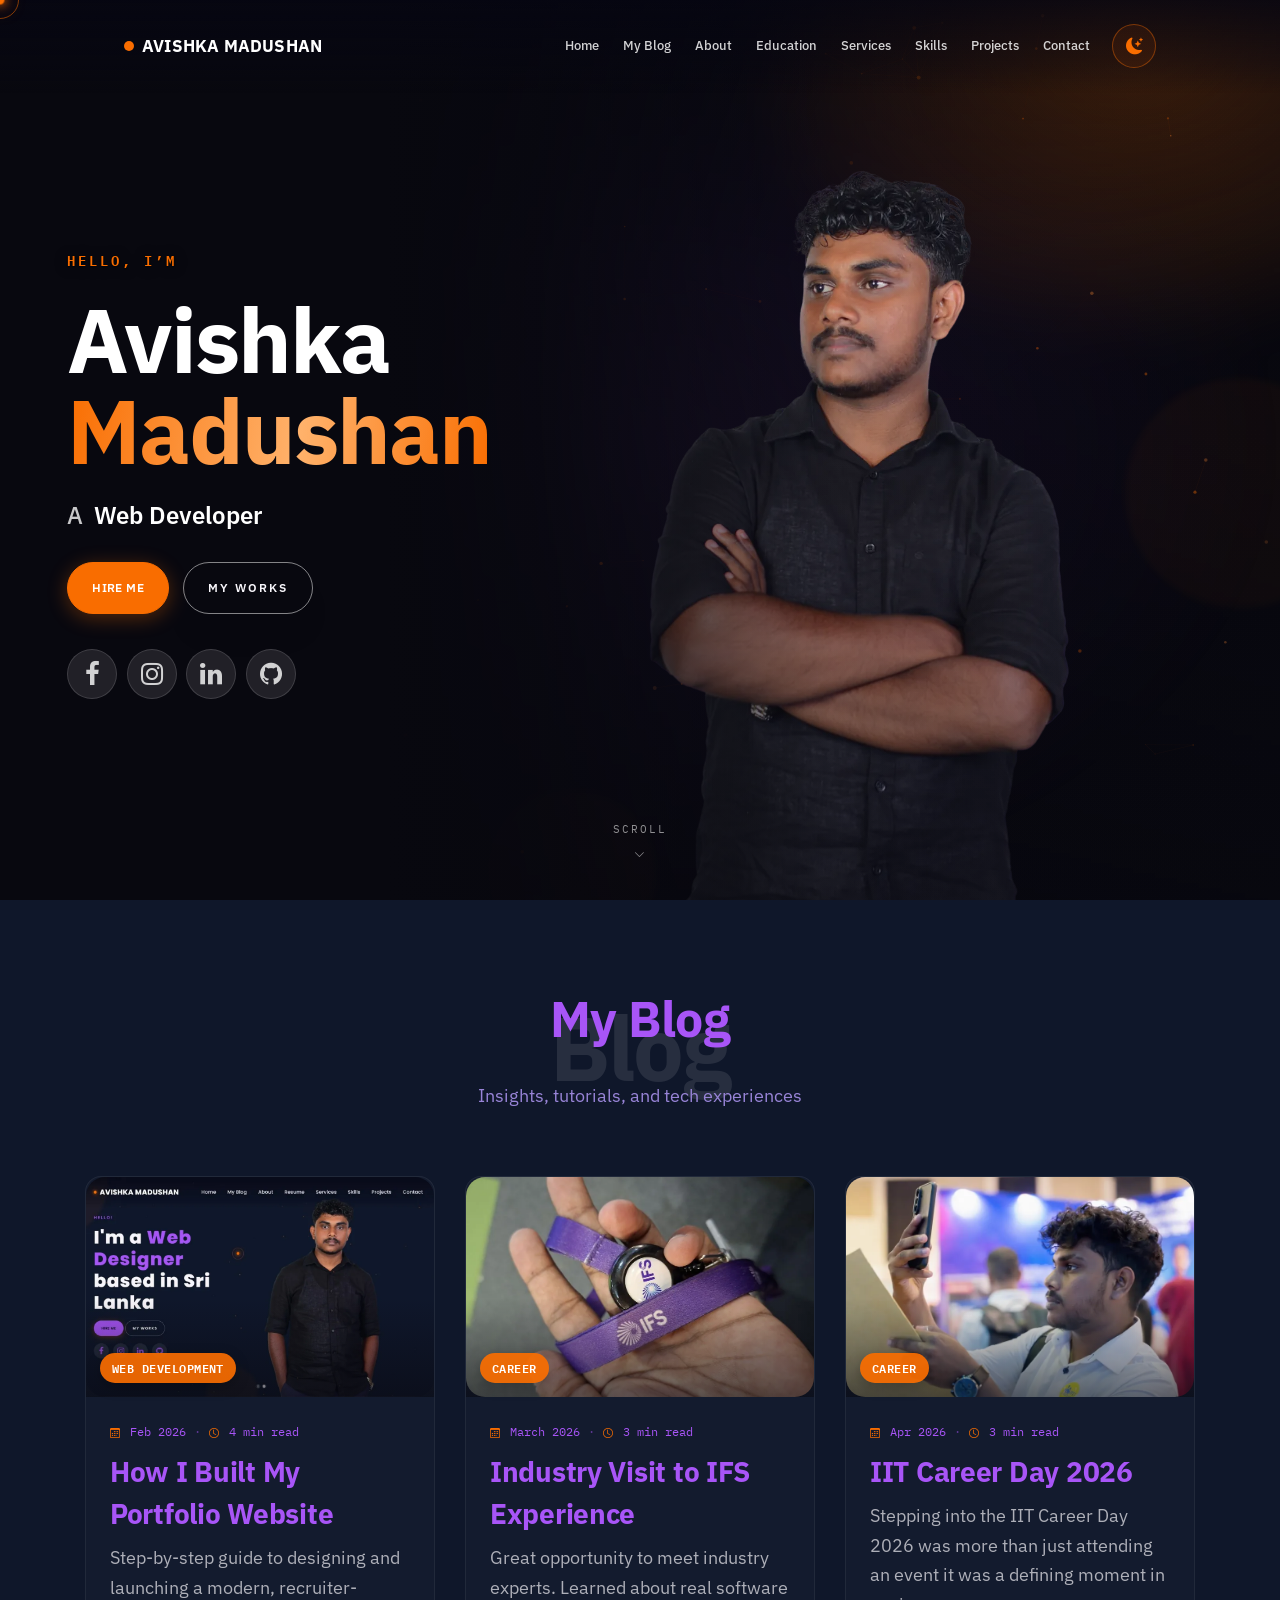
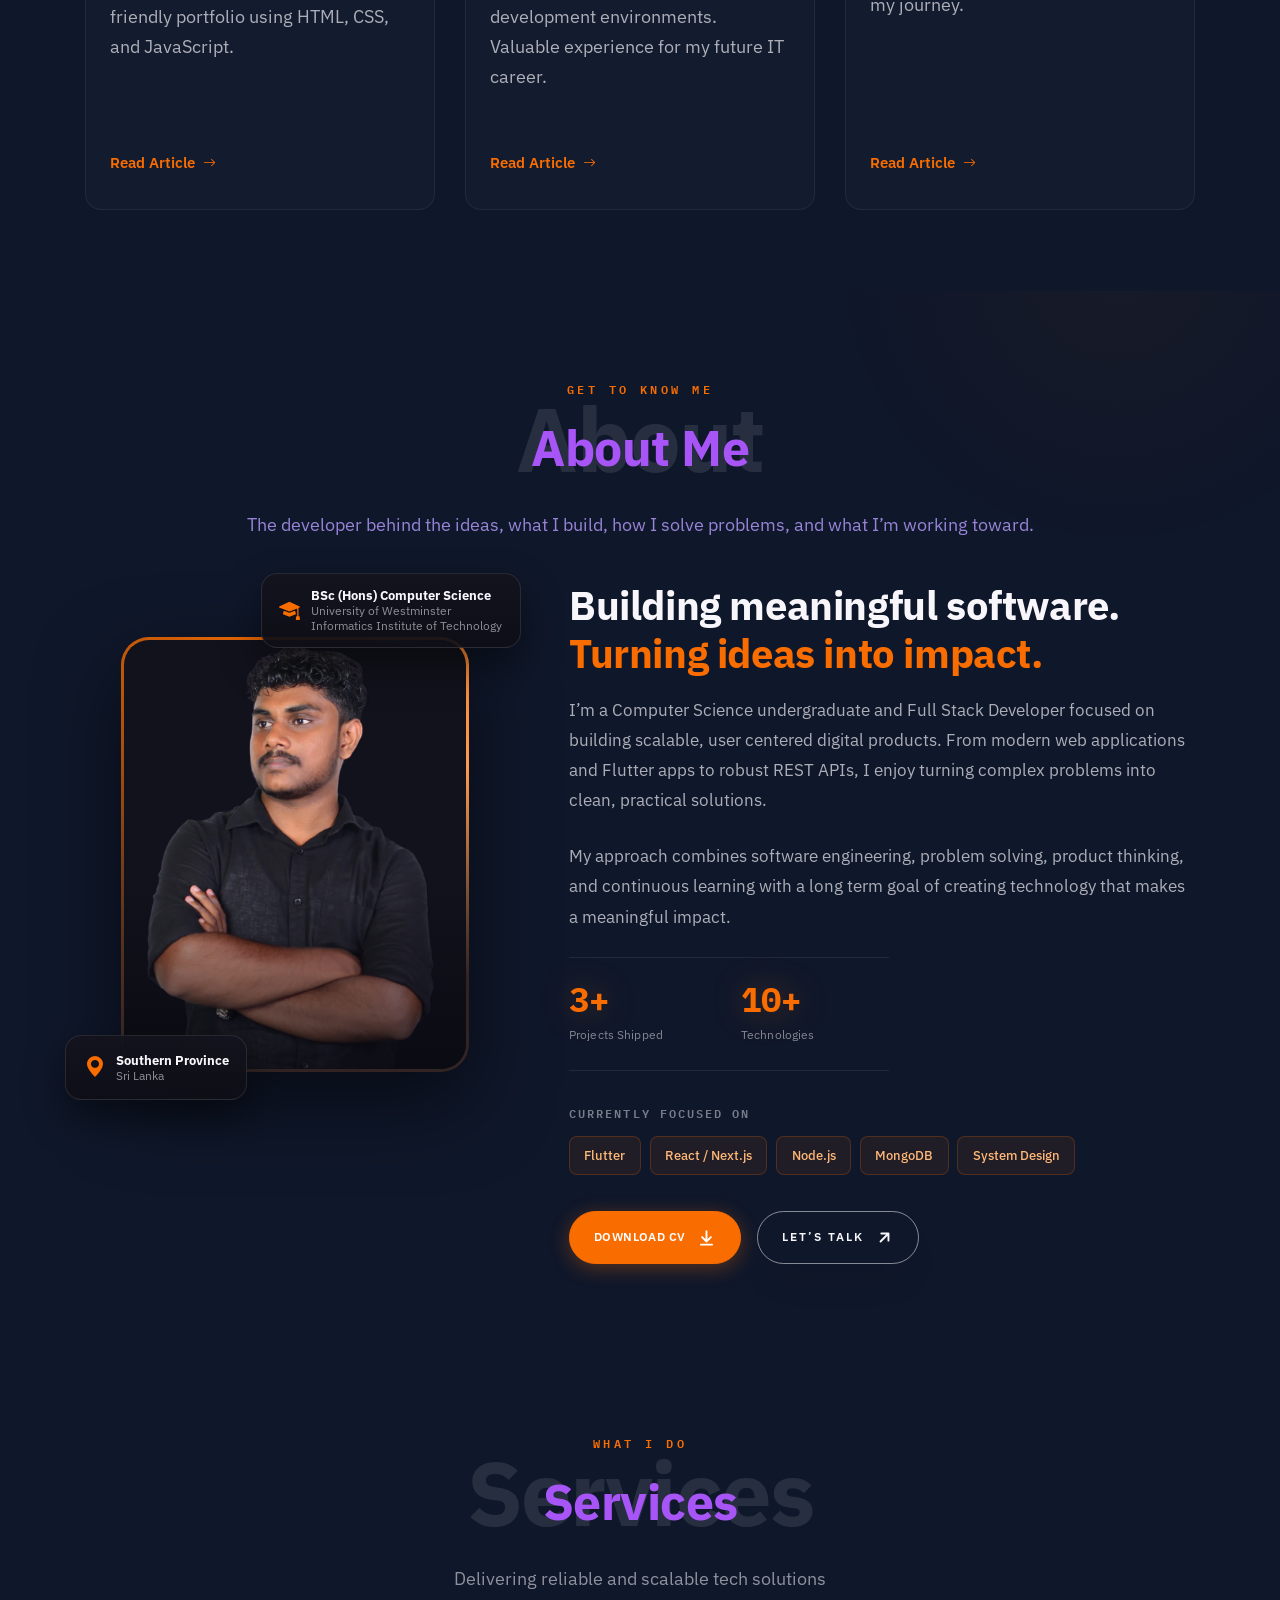
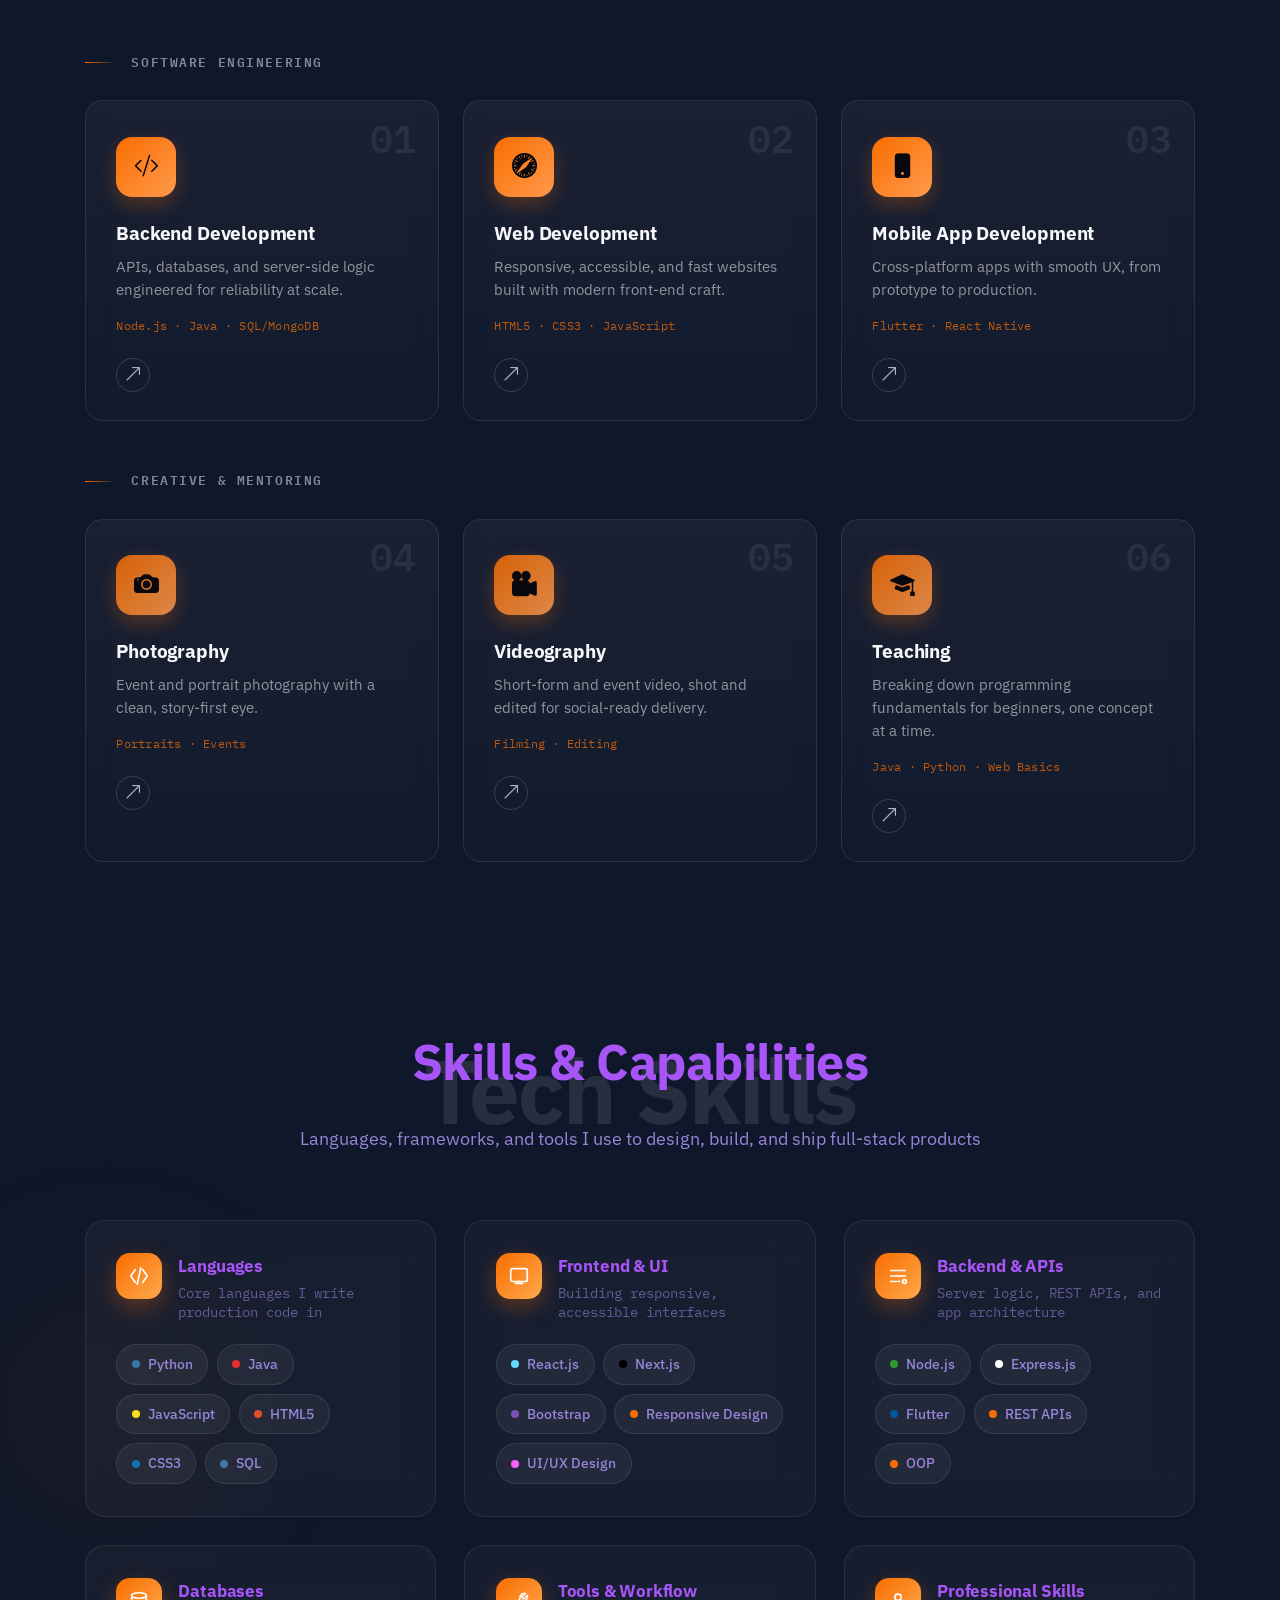
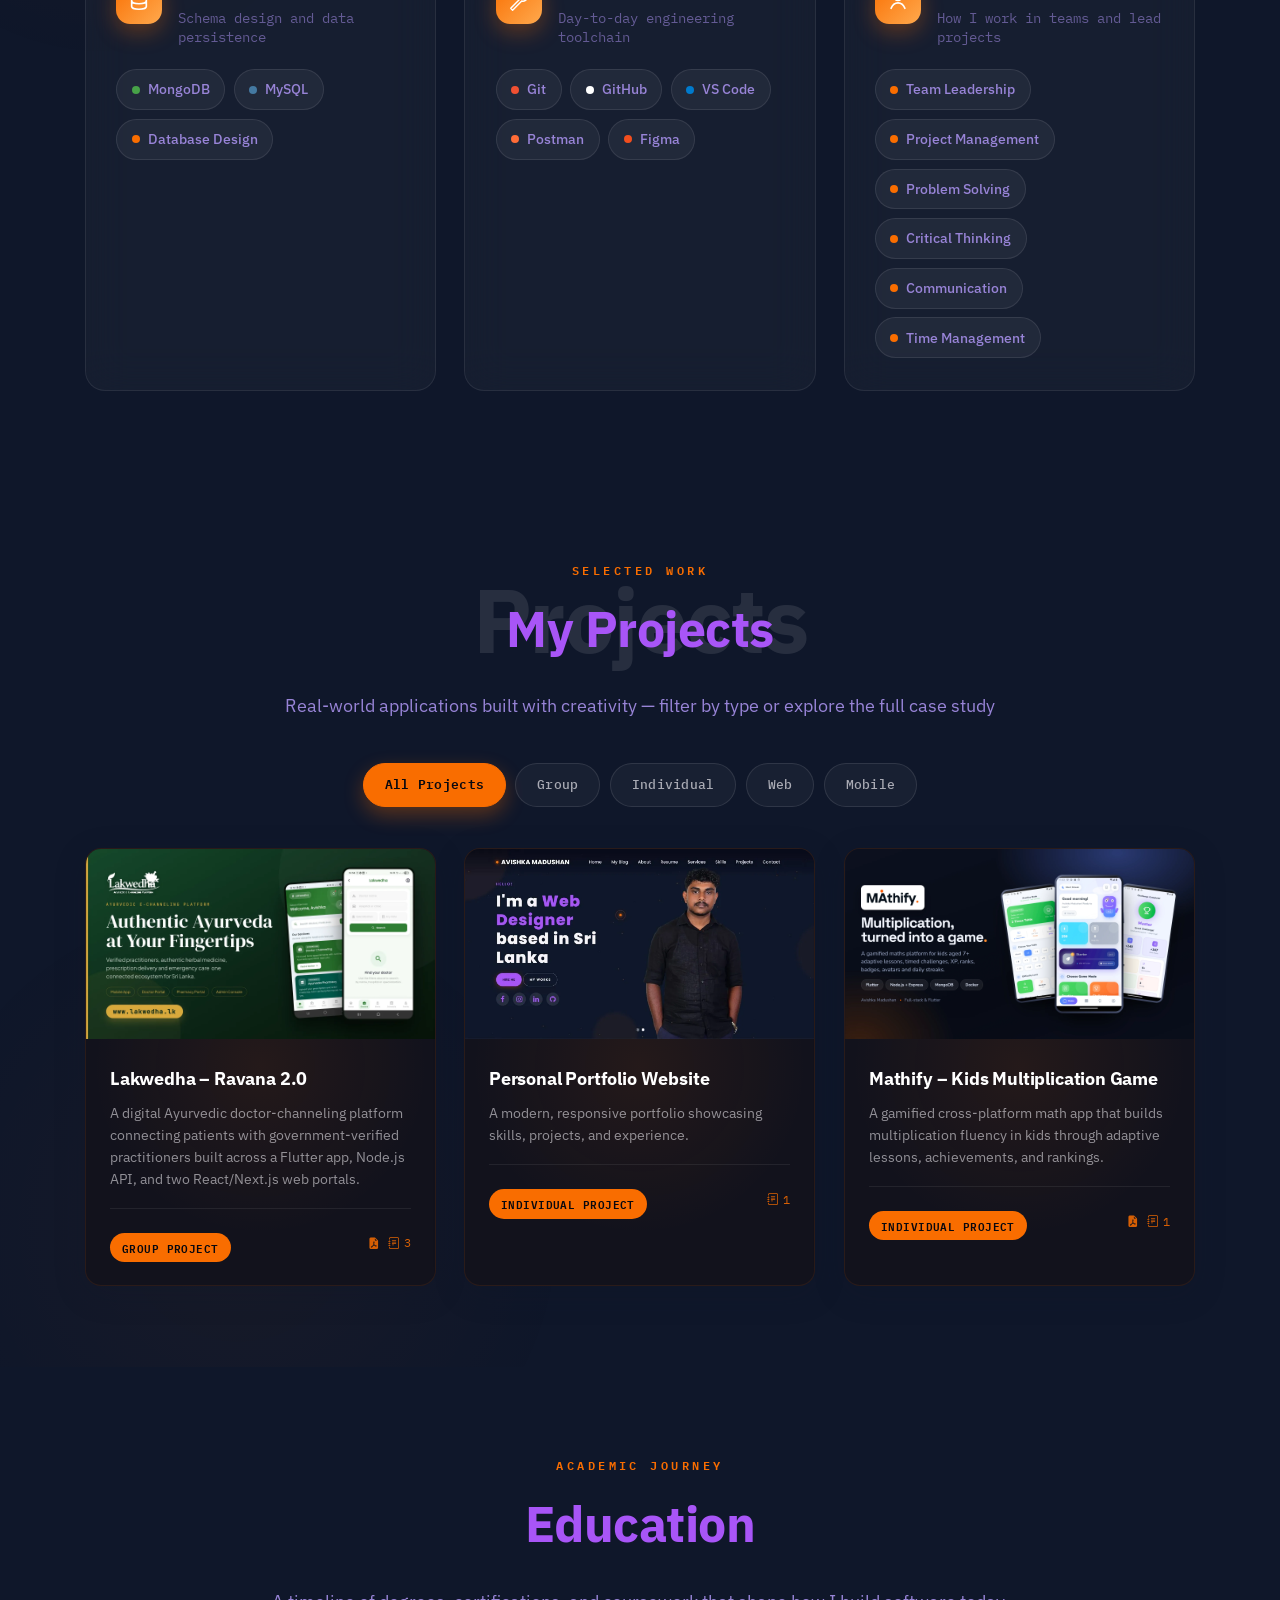
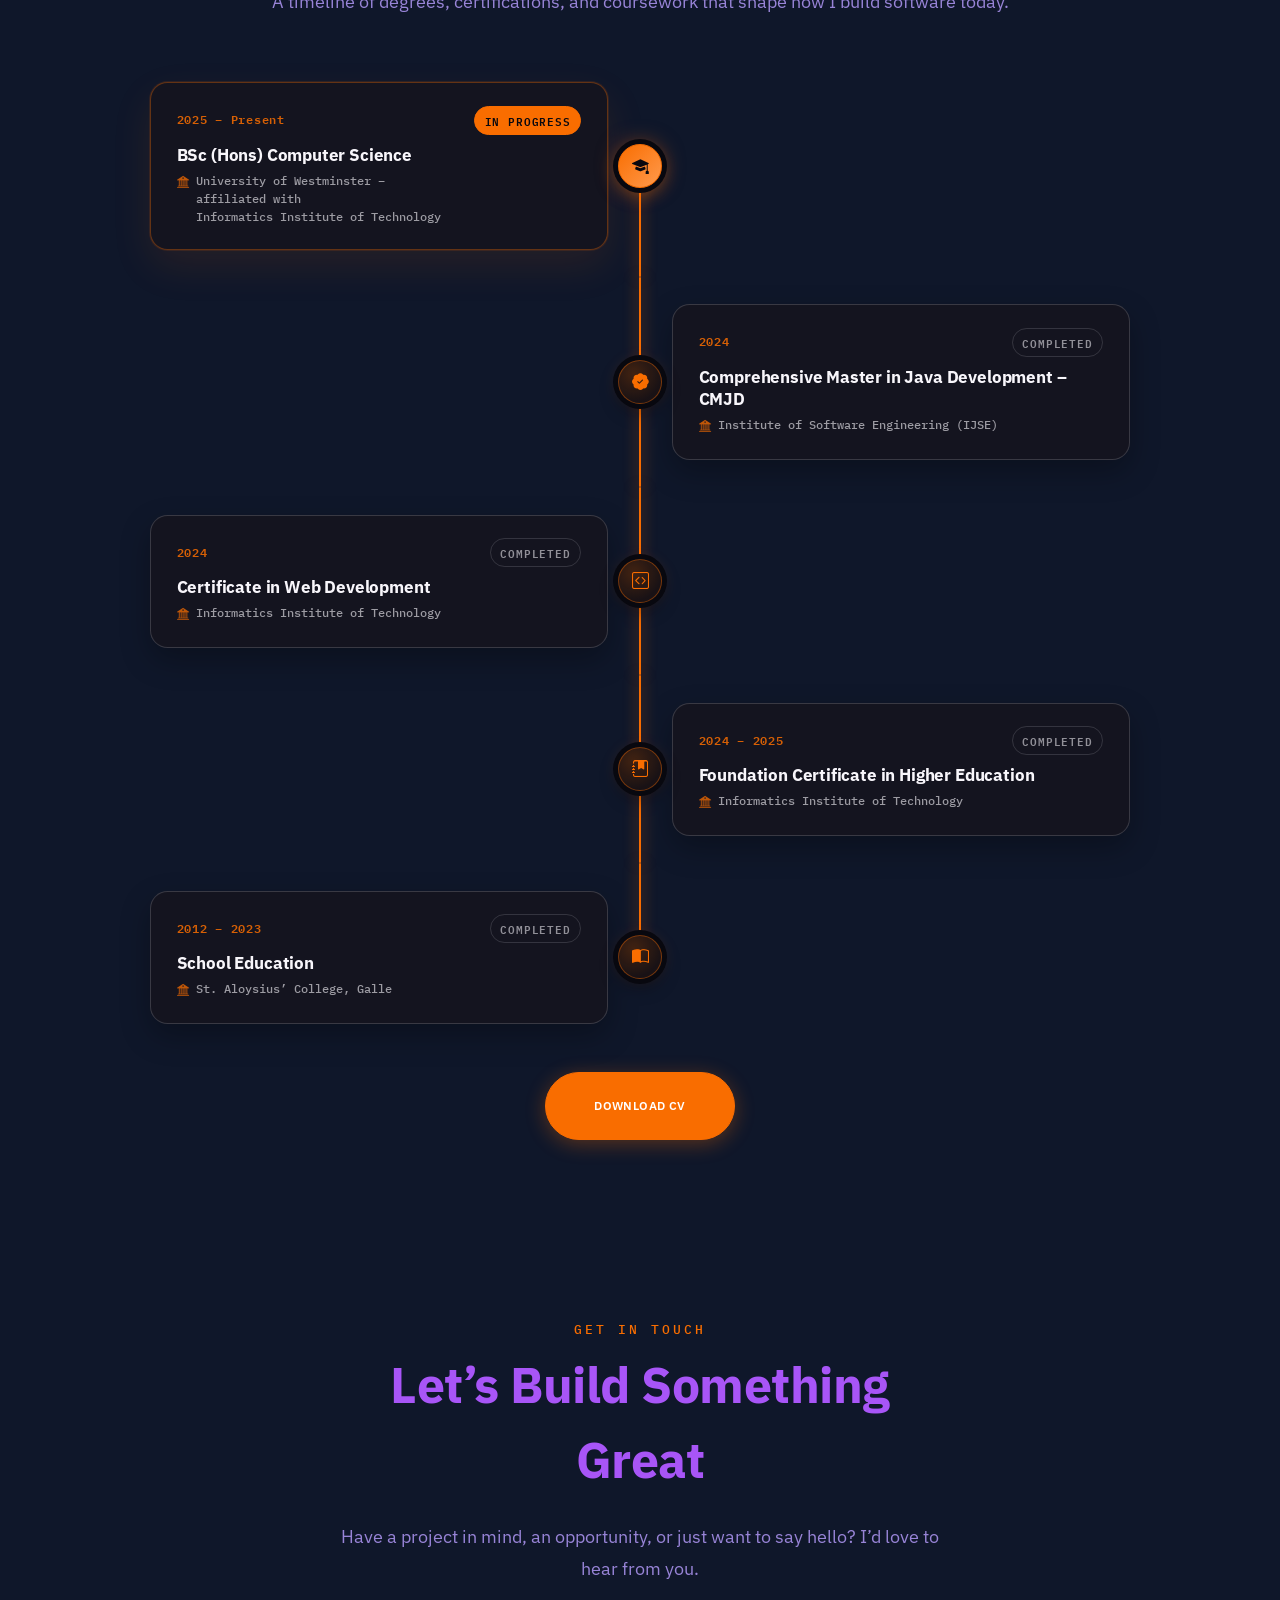
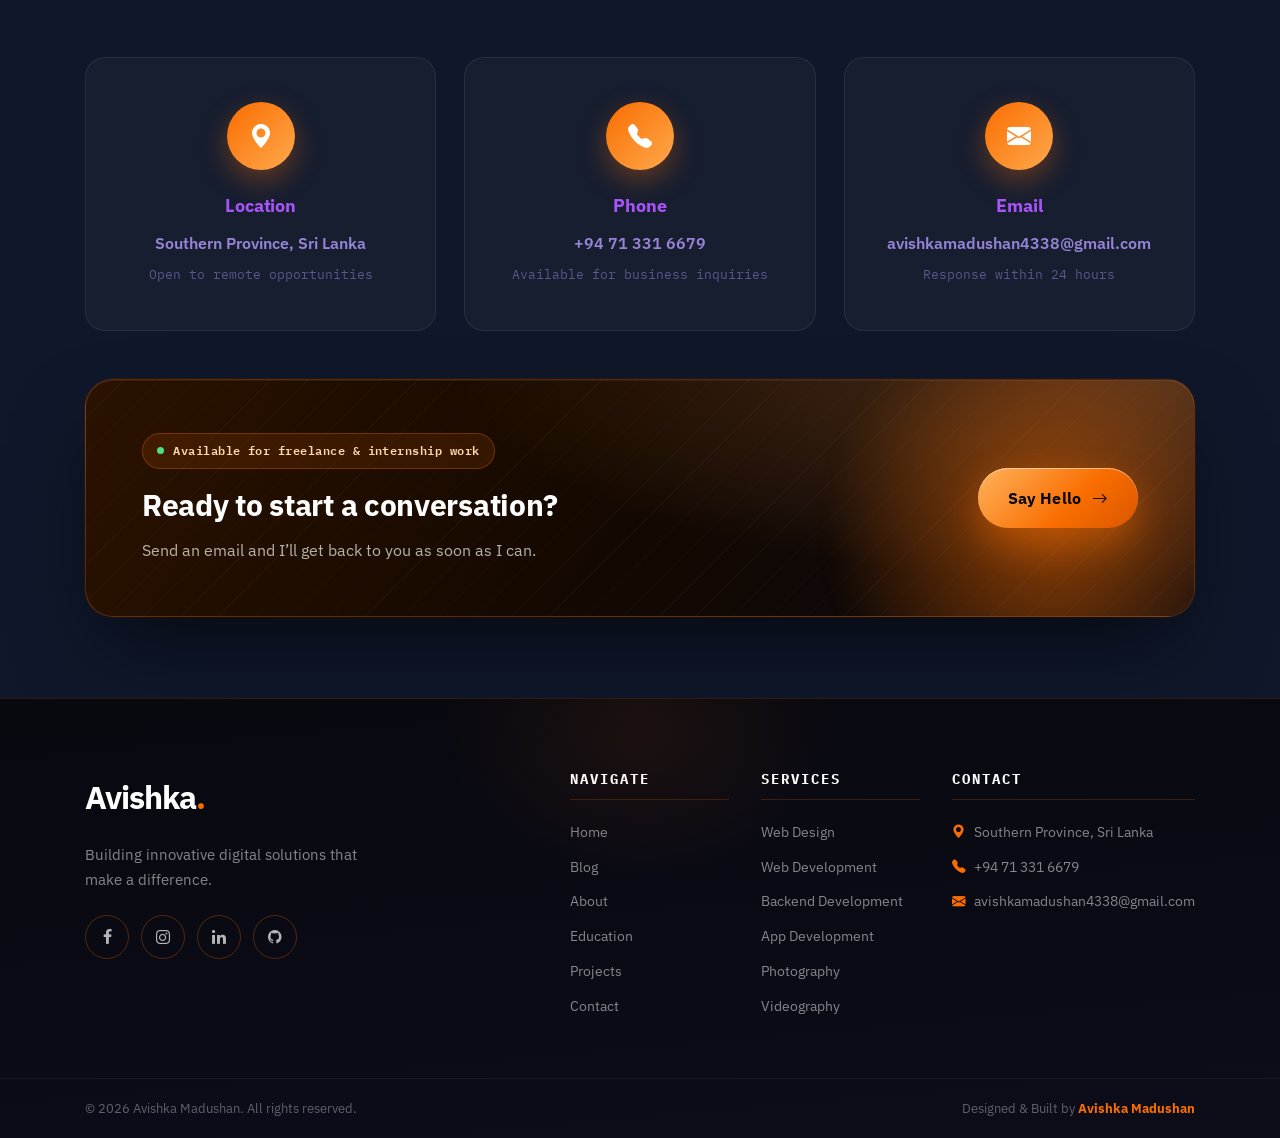
==== commit 09e82ac0: "Redesign About Me as an editorial split-bento section Replaces the static bio card (form-style Name/" ====
--- a/avishka_madushan/index.html
+++ b/avishka_madushan/index.html
@@ -368,57 +368,90 @@
 
 
 
-	<section class="ftco-about img ftco-section ftco-no-pb" id="about-section" aria-label="About Me">
+	<section class="ftco-section about-2030" id="about-section" aria-label="About Me">
 		<div class="container">
 
-			<!-- Mobile-only heading (hidden on md+) -->
-			<div class="row d-md-none mb-3">
-				<div class="col-12 heading-section ftco-animate">
-					<h2 class="mb-3">About Me</h2>
-				</div>
-			</div>
-
-			<div class="row d-flex">
-				<!-- Image column -->
-				<div class="col-md-6 col-lg-5 d-flex">
-					<div class="img-about img d-flex align-items-stretch">
-						<div class="overlay"></div>
-						<div class="img d-flex align-self-stretch align-items-center"
+			<div class="row justify-content-center pb-4">
+				<div class="col-md-12 heading-section text-center ftco-animate">
+					<h2 class="big big-2 d-none d-md-block">About</h2>
+					<span class="services-eyebrow">Get To Know Me</span>
+					<h2 class="mb-4">About Me</h2>
+					<p>The developer behind the ideas, what I build, how I solve problems, and what I&rsquo;m working toward.</p>
+				</div>
+			</div>
+
+			<div class="about-2030__grid">
+
+				<!-- Photo column -->
+				<div class="about-2030__media ftco-animate">
+					<div class="about-2030__photo-frame">
+						<div class="about-2030__photo"
 							style="background-image:url(images/bg_1.webp);"
-							role="img" aria-label="Avishka Madushan profile photo">
-						</div>
-					</div>
-				</div>
-
-				<!-- Text column -->
-				<div class="col-md-6 col-lg-7 pl-lg-5 pb-5">
-					<div class="row justify-content-start pb-3">
-						<div class="col-md-12 heading-section ftco-animate">
-							<!-- Desktop-only heading (hidden on mobile) -->
-							<h2 class="big d-none d-md-block">About</h2>
-							<h2 class="mb-4 d-none d-md-block">About Me</h2>
-							<p>Passionate and results-driven software developer dedicated to building innovative,
-								scalable, and user focused digital solutions that solve real world problems efficiently.
-							</p>
-							<ul class="about-info mt-4 px-md-0 px-2">
-								<li class="d-flex"><span>Name:</span> <span>W.G. Avishka Madushan</span></li>
-								<li class="d-flex"><span>Date of birth:</span> <span>18th of October 2006</span></li>
-								<li class="d-flex"><span>Address:</span> <span>Southern Province, Sri Lanka</span></li>
-								<li class="d-flex"><span>Zip code:</span> <span>81000</span></li>
-								<li class="d-flex"><span>Email:</span> <span>avishkamadushan4338@gmail.com</span></li>
-								<li class="d-flex"><span>Phone: </span> <span>+94 71 331 6679</span></li>
-							</ul>
-						</div>
-					</div>
-					<div class="counter-wrap ftco-animate d-flex mt-md-3">
-						<div class="text">
-							<p class="mb-4">
-								<span class="number">3</span>
-								<span>Project complete</span>
-							</p>
-							<p><a href="cv/W.G.Avishka_Madushan.pdf" class="btn btn-primary py-4 px-5" download>Download
-									CV</a></p>
-						</div>
+							role="img" aria-label="Avishka Madushan profile photo"></div>
+					</div>
+
+					<div class="about-2030__float-card about-2030__float-card--top">
+						<i class="bi bi-mortarboard-fill" aria-hidden="true"></i>
+						<div>
+							<strong>BSc (Hons) Computer Science</strong>
+							<span>University of Westminster</span>
+							<span>Informatics Institute of Technology</span>
+						</div>
+					</div>
+
+					<div class="about-2030__float-card about-2030__float-card--bottom">
+						<i class="bi bi-geo-alt-fill" aria-hidden="true"></i>
+						<div>
+							<strong>Southern Province</strong>
+							<span>Sri Lanka</span>
+						</div>
+					</div>
+				</div>
+
+				<!-- Content column -->
+				<div class="about-2030__content ftco-animate">
+					<h3 class="about-2030__headline">Building meaningful software. <span>Turning ideas into impact.</span></h3>
+					<p class="about-2030__bio">
+						I&rsquo;m a Computer Science undergraduate and Full Stack Developer focused on building scalable,
+						user centered digital products. From modern web applications and Flutter apps to robust REST
+						APIs, I enjoy turning complex problems into clean, practical solutions.
+					</p>
+					<p class="about-2030__bio">
+						My approach combines software engineering, problem solving, product thinking, and continuous
+						learning with a long term goal of creating technology that makes a meaningful impact.
+					</p>
+
+					<div class="about-2030__stats" role="list">
+						<div class="about-2030__stat" role="listitem">
+							<span class="about-2030__stat-num" data-count="3">0</span>
+							<span class="about-2030__stat-label">Projects Shipped</span>
+						</div>
+						<div class="about-2030__stat" role="listitem">
+							<span class="about-2030__stat-num" data-count="10">0</span>
+							<span class="about-2030__stat-label">Technologies</span>
+						</div>
+					</div>
+
+					<div class="about-2030__focus">
+						<span class="about-2030__focus-label">Currently focused on</span>
+						<div class="about-2030__focus-tags">
+							<span>Flutter</span><span>React / Next.js</span><span>Node.js</span><span>MongoDB</span><span>System Design</span>
+						</div>
+					</div>
+
+					<div class="about-2030__cta">
+						<a href="cv/W.G.Avishka_Madushan.pdf" class="btn btn-primary about-2030__cta-btn py-3 px-4" download>
+							<span>Download CV</span>
+							<span class="about-2030__cta-icon" aria-hidden="true">
+								<svg viewBox="0 0 24 24" fill="none"><path d="M12 4v13M12 17l-5.5-5.5M12 17l5.5-5.5" stroke="currentColor" stroke-width="2.4" stroke-linecap="round" stroke-linejoin="round"/><path d="M5 21h14" stroke="currentColor" stroke-width="2.4" stroke-linecap="round"/></svg>
+							</span>
+						</a>
+						<a href="#contact-section" class="btn btn-white btn-outline-white about-2030__cta-btn py-3 px-4">
+							<span>Let&rsquo;s Talk</span>
+							<span class="about-2030__cta-icon" aria-hidden="true">
+								<svg viewBox="0 0 24 24" fill="none"><path d="M7 17L17 7M17 7H8M17 7v9" stroke="currentColor" stroke-width="2.4" stroke-linecap="round" stroke-linejoin="round"/></svg>
+							</span>
+						</a>
 					</div>
 				</div>
 			</div>
--- a/avishka_madushan/css/premium.css
+++ b/avishka_madushan/css/premium.css
@@ -141,7 +141,7 @@
 .pf-footer-col h4,
 .skill-card-tagline,
 .ftco_navbar .navbar-toggler,
-.counter-wrap .number {
+.about-2030__stat-num {
   font-family: var(--font-mono);
 }
 
@@ -724,41 +724,6 @@
 @keyframes pBlink { 50% { opacity: 0; } }
 
 /* ━━━━━━━━━━━━━━━━━━━━━━━━━━━━━━━━━━━━━━━━━━━━━━━━━━━
-   ABOUT — Image Glow + Info Hover
-━━━━━━━━━━━━━━━━━━━━━━━━━━━━━━━━━━━━━━━━━━━━━━━━━━━ */
-.img-about .img {
-  border-radius: 18px !important;
-  box-shadow: 0 0 0 3px var(--p-orange-dim), 0 24px 64px rgba(0,0,0,.45) !important;
-  transition: box-shadow .45s ease !important;
-}
-.img-about:hover .img {
-  box-shadow: 0 0 0 3px rgba(249,109,0,.45), 0 0 45px rgba(249,109,0,.18), 0 24px 64px rgba(0,0,0,.45) !important;
-}
-
-.about-info li {
-  transition: transform .3s ease !important;
-  border-bottom: 1px solid rgba(255,255,255,.05);
-  padding: 8px 0;
-}
-.about-info li:hover { transform: translateX(10px) !important; }
-.about-info li > span:first-child {
-  color: var(--p-orange);
-  font-weight: 600;
-}
-
-/* ━━━━━━━━━━━━━━━━━━━━━━━━━━━━━━━━━━━━━━━━━━━━━━━━━━━
-   COUNTER — Large Orange Number
-━━━━━━━━━━━━━━━━━━━━━━━━━━━━━━━━━━━━━━━━━━━━━━━━━━━ */
-.counter-wrap .number {
-  font-size: 6rem !important;
-  font-weight: 800 !important;
-  line-height: 1 !important;
-  color: var(--p-orange) !important;
-  filter: drop-shadow(0 0 20px rgba(249,109,0,.35));
-  display: block !important;
-}
-
-/* ━━━━━━━━━━━━━━━━━━━━━━━━━━━━━━━━━━━━━━━━━━━━━━━━━━━
    EDUCATION — Centered Zigzag Timeline
    Single spine timeline (education-only, per site owner —
    this section is not used for job history). Desktop: a
@@ -2635,88 +2600,9 @@
 }
 
 /* ━━━━━━━━━━━━━━━━━━━━━━━━━━━━━━━━━━━━━━━━━━━━━━━━━━━
-   ABOUT SECTION — FIXES & PREMIUM MOBILE
+   ABOUT SECTION — see "ABOUT 2030" module near the end
+   of this file for the full editorial split-bento rebuild.
 ━━━━━━━━━━━━━━━━━━━━━━━━━━━━━━━━━━━━━━━━━━━━━━━━━━━ */
-
-/* Fix bottom shadow clipping (overflow:hidden + ftco-no-pb) */
-#about-section {
-  padding-bottom: 3rem !important;
-}
-
-@media (max-width: 767.98px) {
-
-  /* ── Mobile heading row ── */
-  #about-section .d-md-none .heading-section {
-    text-align: center;
-    padding-bottom: 0.5rem;
-  }
-  /* Decorative watermark h2.big doesn't scale to mobile — hide it */
-  #about-section .d-md-none .heading-section h2.big {
-    display: none !important;
-  }
-  #about-section .d-md-none .heading-section h2 {
-    font-size: 1.8rem !important;
-    margin-bottom: 0 !important;
-    position: relative !important;
-  }
-
-  /* ── Premium image on mobile ── */
-  .ftco-about .img-about {
-    min-height: 360px !important;
-    width: 100% !important;
-    margin-bottom: 2rem !important;
-    border-radius: 20px !important;
-    overflow: hidden !important;
-    box-shadow:
-      0 0 0 3px rgba(249, 109, 0, 0.5),
-      0 0 40px rgba(249, 109, 0, 0.2),
-      0 20px 60px rgba(0, 0, 0, 0.5) !important;
-  }
-  .ftco-about .img-about .img {
-    min-height: 360px !important;
-    background-size: cover !important;
-    background-position: center top !important;
-    border-radius: 20px !important;
-  }
-
-  /* ── About-info list: fix email wrapping to 2 lines ── */
-  .ftco-about ul.about-info li {
-    flex-wrap: nowrap !important;
-    align-items: baseline !important;
-    gap: 0 8px !important;
-  }
-  /* Label: natural width, never shrink, never wrap */
-  .ftco-about ul.about-info li span:first-child {
-    width: auto !important;
-    flex: 0 0 auto !important;
-    white-space: nowrap !important;
-    font-size: 0.82rem !important;
-  }
-  /* Value: override style.css width:calc(100%-130px) — use flex-grow instead */
-  .ftco-about ul.about-info li span:last-child {
-    width: 0 !important;         /* kills style.css calc() */
-    flex: 1 1 0% !important;     /* grow to fill all remaining space */
-    min-width: 0 !important;
-    font-size: 0.82rem !important;
-    overflow-wrap: anywhere !important;
-    word-break: break-all !important;
-  }
-
-  /* ── Counter: scale down the giant number ── */
-  .counter-wrap .number {
-    font-size: 4rem !important;
-  }
-  .counter-wrap {
-    justify-content: center !important;
-    text-align: center !important;
-  }
-
-  /* ── Download CV button: full width ── */
-  .counter-wrap .btn {
-    width: 100% !important;
-    text-align: center !important;
-  }
-}
 
 /* ━━━━━━━━━━━━━━━━━━━━━━━━━━━━━━━━━━━━━━━━━━━━━━━━━━━
    PREMIUM MOBILE — ADDITIONAL COMPREHENSIVE FIXES
@@ -2840,13 +2726,6 @@
     max-width: 1320px !important;
     padding-left: 1.5rem !important;
     padding-right: 1.5rem !important;
-  }
-}
-
-/* ── About section image: on MacBook it can be clipped at 760-900px heights ── */
-@media (min-width: 992px) and (max-width: 1280px) {
-  .ftco-about .img-about .img {
-    min-height: 460px !important;
   }
 }
 
@@ -3327,3 +3206,272 @@
   }
 }
 
+/* ━━━━━━━━━━━━━━━━━━━━━━━━━━━━━━━━━━━━━━━━━━━━━━━━━━━
+   ABOUT 2030 — Editorial Split-Bento
+   Photo card (animated glow ring + floating fact cards) paired
+   with a narrative column (headline, bio, fact chips, animated
+   stat row, focus tags, dual CTA). Fluid clamp()-driven sizing
+   throughout — no fixed breakpoint rewrites needed for most
+   viewports; only the grid stacking direction changes at 991px.
+   Reuses .services-eyebrow / .heading-section / .btn primitives
+   so it reads as the same design system as Services & Skills.
+━━━━━━━━━━━━━━━━━━━━━━━━━━━━━━━━━━━━━━━━━━━━━━━━━━━ */
+.about-2030 { position: relative; }
+
+.about-2030__grid {
+  display: grid;
+  grid-template-columns: minmax(280px, 420px) minmax(0, 1fr);
+  gap: clamp(2.5rem, 5vw, 5rem);
+  align-items: start;
+}
+@media (max-width: 991.98px) {
+  .about-2030__grid {
+    grid-template-columns: 1fr;
+    justify-items: center;
+    text-align: center;
+  }
+}
+
+/* ── Media column ── */
+.about-2030__media {
+  position: relative;
+  width: 100%;
+  max-width: 420px;
+  margin-inline: auto;
+  padding: clamp(2.75rem, 5vw, 3.5rem) clamp(1.5rem, 4vw, 2.25rem) clamp(1.5rem, 4vw, 2.25rem);
+}
+
+.about-2030__photo-frame {
+  position: relative;
+  border-radius: 1.75rem;
+  padding: 3px;
+  aspect-ratio: 4 / 5;
+  background: conic-gradient(from var(--about-angle, 0deg),
+    var(--p-orange), #ff9a4d, rgba(249,109,0,.15) 35%, rgba(249,109,0,.15) 60%, var(--p-orange));
+  animation: aboutRingSpin 8s linear infinite;
+  box-shadow: 0 30px 80px rgba(0,0,0,.5);
+}
+@keyframes aboutRingSpin {
+  to { --about-angle: 360deg; }
+}
+@property --about-angle {
+  syntax: '<angle>';
+  inherits: false;
+  initial-value: 0deg;
+}
+@media (prefers-reduced-motion: reduce) {
+  .about-2030__photo-frame { animation: none; }
+}
+
+.about-2030__photo {
+  position: relative;
+  width: 100%;
+  height: 100%;
+  border-radius: calc(1.75rem - 3px);
+  background-size: cover;
+  background-position: center top;
+  background-color: #12121c;
+  overflow: hidden;
+}
+.about-2030__photo::after {
+  content: '';
+  position: absolute;
+  inset: 0;
+  background: linear-gradient(180deg, transparent 55%, rgba(8,8,15,.75) 100%);
+}
+
+.about-2030__float-card {
+  position: absolute;
+  z-index: 3;
+  display: flex;
+  align-items: center;
+  gap: .7rem;
+  padding: .8rem 1.1rem;
+  border-radius: 1rem;
+  background: linear-gradient(180deg, rgba(20,20,30,.92), rgba(14,14,22,.92));
+  backdrop-filter: blur(16px);
+  -webkit-backdrop-filter: blur(16px);
+  border: 1px solid rgba(255,255,255,.1);
+  box-shadow: 0 18px 40px rgba(0,0,0,.45);
+  animation: aboutFloat 5s ease-in-out infinite;
+}
+.about-2030__float-card--top {
+  top: -0.5rem;
+  right: -1rem;
+  animation-delay: -1.5s;
+}
+.about-2030__float-card--bottom {
+  bottom: 0.5rem;
+  left: -1.25rem;
+}
+@keyframes aboutFloat {
+  0%, 100% { translate: 0 0; }
+  50%      { translate: 0 -10px; }
+}
+@media (prefers-reduced-motion: reduce) {
+  .about-2030__float-card { animation: none; }
+}
+.about-2030__float-card i {
+  flex: 0 0 auto;
+  font-size: 1.3rem;
+  color: var(--p-orange);
+}
+.about-2030__float-card strong {
+  display: block;
+  font-size: .82rem;
+  font-weight: 700;
+  color: #F8F6FB;
+  line-height: 1.3;
+}
+.about-2030__float-card span {
+  display: block;
+  font-size: .72rem;
+  color: rgba(248,246,251,.55);
+  line-height: 1.3;
+}
+@media (max-width: 575.98px) {
+  .about-2030__float-card { display: none; }
+}
+
+/* ── Content column ── */
+.about-2030__content {
+  max-width: 640px;
+}
+@media (max-width: 991.98px) {
+  .about-2030__content { max-width: 560px; }
+}
+
+.about-2030__headline {
+  font-size: clamp(1.6rem, 1.1rem + 2vw, 2.5rem);
+  font-weight: 700;
+  letter-spacing: -.01em;
+  line-height: 1.2;
+  color: #F8F6FB;
+  margin-bottom: 1.1rem;
+}
+.about-2030__headline span {
+  color: var(--p-orange);
+}
+
+.about-2030__bio {
+  font-size: clamp(.98rem, .9rem + .3vw, 1.08rem);
+  line-height: 1.75;
+  color: rgba(248,246,251,.68);
+  margin-bottom: 1.6rem;
+}
+
+.about-2030__stats {
+  display: grid;
+  grid-template-columns: repeat(2, 1fr);
+  gap: clamp(.75rem, 2vw, 1.5rem);
+  padding: 1.5rem 0;
+  margin-bottom: 2rem;
+  border-top: 1px solid rgba(255,255,255,.08);
+  border-bottom: 1px solid rgba(255,255,255,.08);
+  max-width: 320px;
+}
+@media (max-width: 991.98px) {
+  .about-2030__stats { margin-inline: auto; }
+}
+.about-2030__stat { text-align: left; }
+@media (max-width: 991.98px) {
+  .about-2030__stat { text-align: center; }
+}
+.about-2030__stat-num {
+  display: block;
+  font-family: var(--font-mono);
+  font-size: clamp(1.5rem, 1.1rem + 1.4vw, 2.1rem);
+  font-weight: 700;
+  color: var(--p-orange);
+  line-height: 1.1;
+  filter: drop-shadow(0 0 16px rgba(249,109,0,.3));
+}
+.about-2030__stat-label {
+  display: block;
+  margin-top: .3rem;
+  font-size: .74rem;
+  letter-spacing: .01em;
+  color: rgba(248,246,251,.5);
+}
+
+.about-2030__focus {
+  margin-bottom: 2.2rem;
+}
+.about-2030__focus-label {
+  display: block;
+  font-family: var(--font-mono);
+  font-size: .72rem;
+  font-weight: 600;
+  letter-spacing: .18em;
+  text-transform: uppercase;
+  color: rgba(248,246,251,.45);
+  margin-bottom: .8rem;
+}
+.about-2030__focus-tags {
+  display: flex;
+  flex-wrap: wrap;
+  gap: .55rem;
+}
+@media (max-width: 991.98px) {
+  .about-2030__focus-tags { justify-content: center; }
+}
+.about-2030__focus-tags span {
+  padding: .45rem .9rem;
+  border-radius: 8px;
+  background: rgba(249,109,0,.08);
+  border: 1px solid rgba(249,109,0,.22);
+  font-size: .8rem;
+  font-weight: 500;
+  color: #ffb877;
+}
+
+.about-2030__cta {
+  display: flex;
+  flex-wrap: wrap;
+  gap: 1rem;
+}
+@media (max-width: 991.98px) {
+  .about-2030__cta { justify-content: center; }
+}
+@media (max-width: 575.98px) {
+  .about-2030__cta { flex-direction: column; }
+  .about-2030__cta .btn { width: 100%; text-align: center; }
+}
+
+/* CTA icons get their own circular badge instead of a bare glyph glued to
+   the label — matches the .services-arrow language used elsewhere on the
+   page so the button reads as a designed unit, not raw Bootstrap Icons. */
+.about-2030__cta-btn.btn {
+  display: inline-flex !important;
+  align-items: center !important;
+  gap: .7rem !important;
+}
+@media (max-width: 575.98px) {
+  .about-2030__cta-btn.btn { justify-content: center !important; }
+}
+
+/* No badge shape — a plain circle just reads as template filler no matter
+   the color. Instead the arrow itself is oversized/bold and moves further
+   in its own direction on hover, so the motion carries the "premium"
+   feeling instead of a static icon container. */
+.about-2030__cta-icon {
+  display: inline-flex;
+  align-items: center;
+  justify-content: center;
+  flex: 0 0 auto;
+  line-height: 1;
+  transition: transform .35s cubic-bezier(.175,.885,.32,1.275);
+}
+.about-2030__cta-icon svg {
+  width: 19px;
+  height: 19px;
+  color: currentColor;
+}
+
+.btn-primary:hover .about-2030__cta-icon {
+  transform: translateY(5px);
+}
+.btn-white.btn-outline-white:hover .about-2030__cta-icon {
+  transform: translate(5px, -5px);
+}
+
--- a/avishka_madushan/css/theme-light.css
+++ b/avishka_madushan/css/theme-light.css
@@ -177,20 +177,35 @@
 html[data-theme="light"] .blog-readmore-link:hover,
 html[data-theme="light"] .blog-readmore-link:focus-visible { color: var(--tl-text) !important; }
 
-/* ── About ── */
-html[data-theme="light"] .about-info li span:first-child,
-html[data-theme="light"] .ftco-about ul.about-info li span:first-child {
-  color: var(--tl-text) !important;
-}
-html[data-theme="light"] .about-info li span:last-child,
-html[data-theme="light"] .ftco-about ul.about-info li span:last-child {
-  color: var(--tl-text-soft) !important;
-}
-html[data-theme="light"] .about-info li { border-bottom-color: var(--tl-border) !important; }
-html[data-theme="light"] .counter-wrap .text p span:last-child { color: var(--tl-text) !important; }
-/* the big "3" counter numeral is brand orange at 6rem — pure --p-orange fails
-   AA even for large text on a light bg, so the numeral gets the text-safe shade */
-html[data-theme="light"] .counter-wrap .number { color: var(--tl-orange-text) !important; }
+/* ── About 2030 (editorial split-bento) ── */
+html[data-theme="light"] .about-2030__headline { color: var(--tl-text) !important; }
+html[data-theme="light"] .about-2030__headline span { color: var(--tl-orange-text) !important; }
+html[data-theme="light"] .about-2030__bio { color: var(--tl-text-soft) !important; }
+
+html[data-theme="light"] .about-2030__float-card {
+  background: linear-gradient(180deg, #FFFFFF, var(--tl-surface-2)) !important;
+  border-color: var(--tl-border) !important;
+  box-shadow: var(--tl-shadow-lift) !important;
+}
+html[data-theme="light"] .about-2030__float-card i { color: var(--tl-orange-text) !important; }
+html[data-theme="light"] .about-2030__float-card strong { color: var(--tl-text) !important; }
+html[data-theme="light"] .about-2030__float-card span { color: var(--tl-text-mute) !important; }
+
+html[data-theme="light"] .about-2030__stats {
+  border-color: var(--tl-border) !important;
+}
+/* stat numerals are brand orange at ~2rem — pure --p-orange fails AA even at
+   this size on a light bg, so they get the text-safe shade, same rule as
+   the old counter numeral this module replaces */
+html[data-theme="light"] .about-2030__stat-num { color: var(--tl-orange-text) !important; }
+html[data-theme="light"] .about-2030__stat-label { color: var(--tl-text-mute) !important; }
+
+html[data-theme="light"] .about-2030__focus-label { color: var(--tl-text-mute) !important; }
+html[data-theme="light"] .about-2030__focus-tags span {
+  background: var(--tl-orange-tint) !important;
+  border-color: rgba(249,109,0,.3) !important;
+  color: var(--tl-orange-text) !important;
+}
 
 /* ── Education (vertical timeline) ──
    The spine is drawn per-row by .edu-rail::before (solid 2px line) and
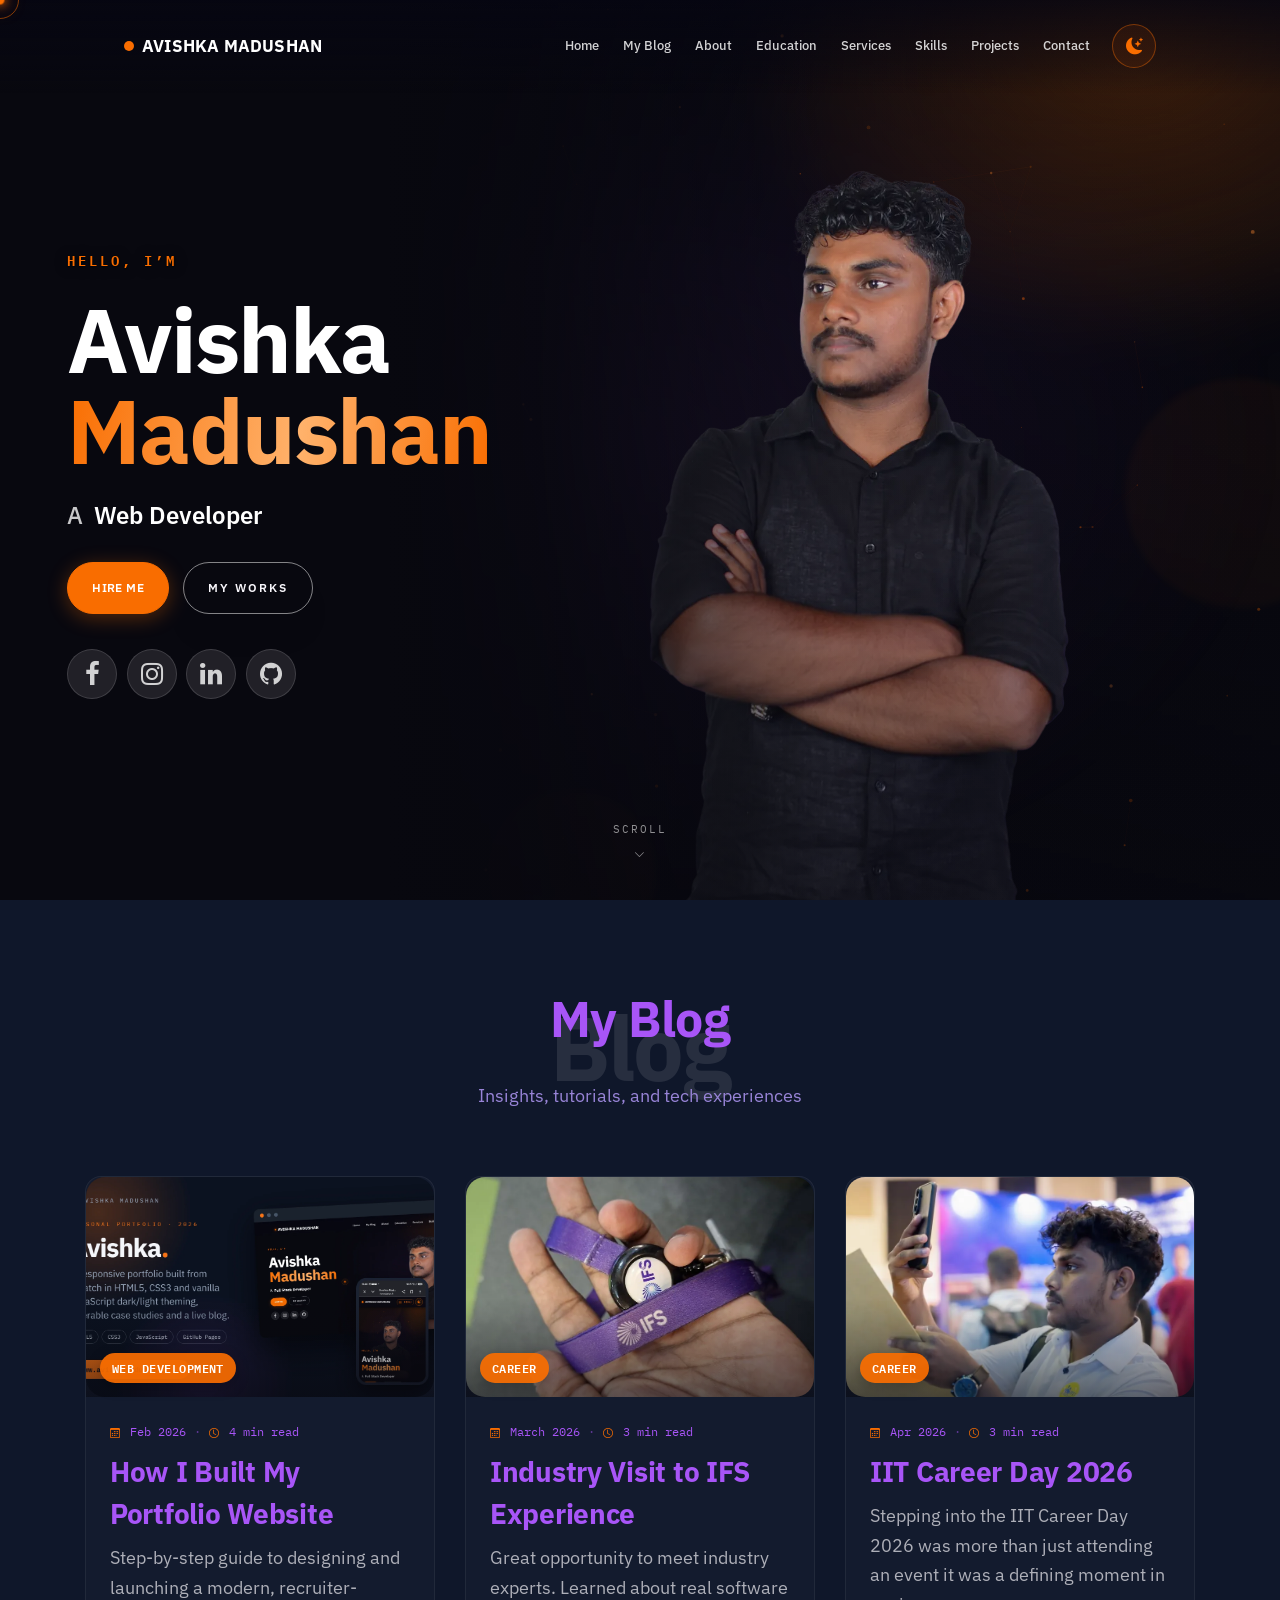
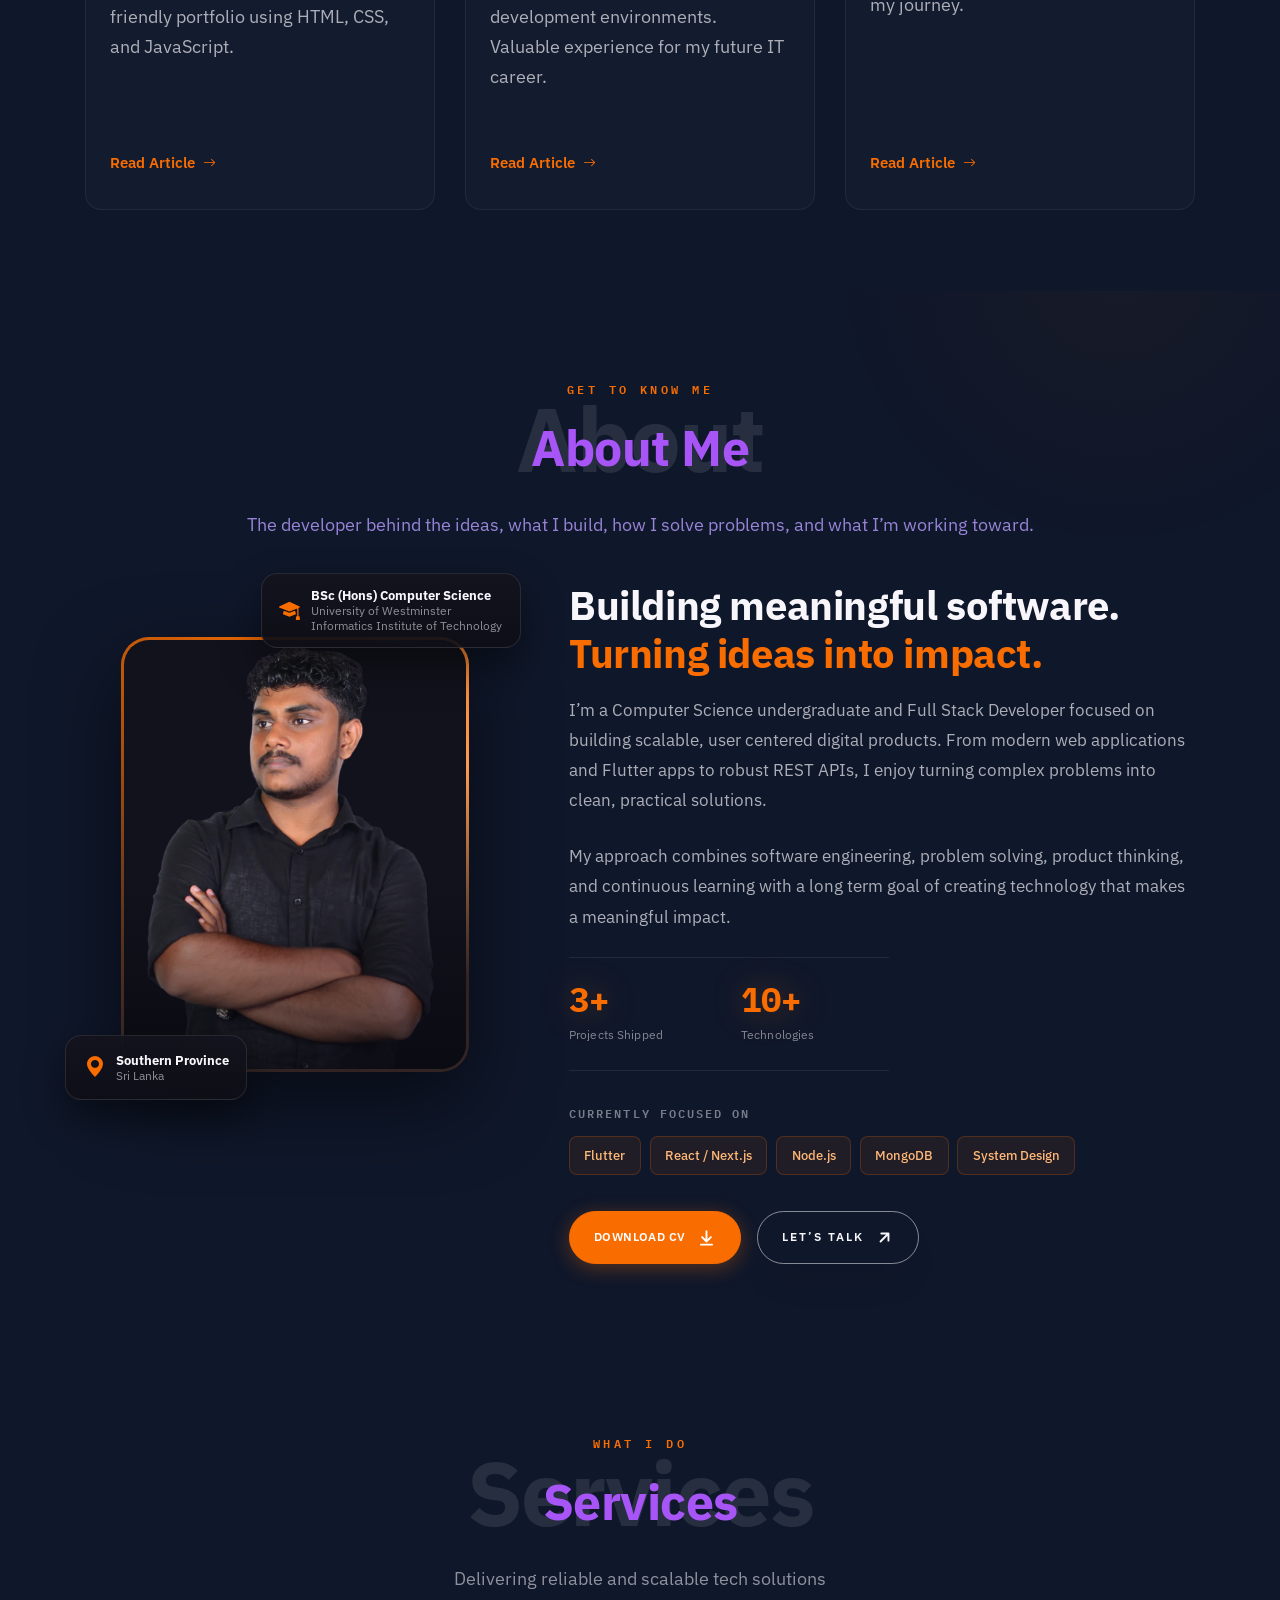
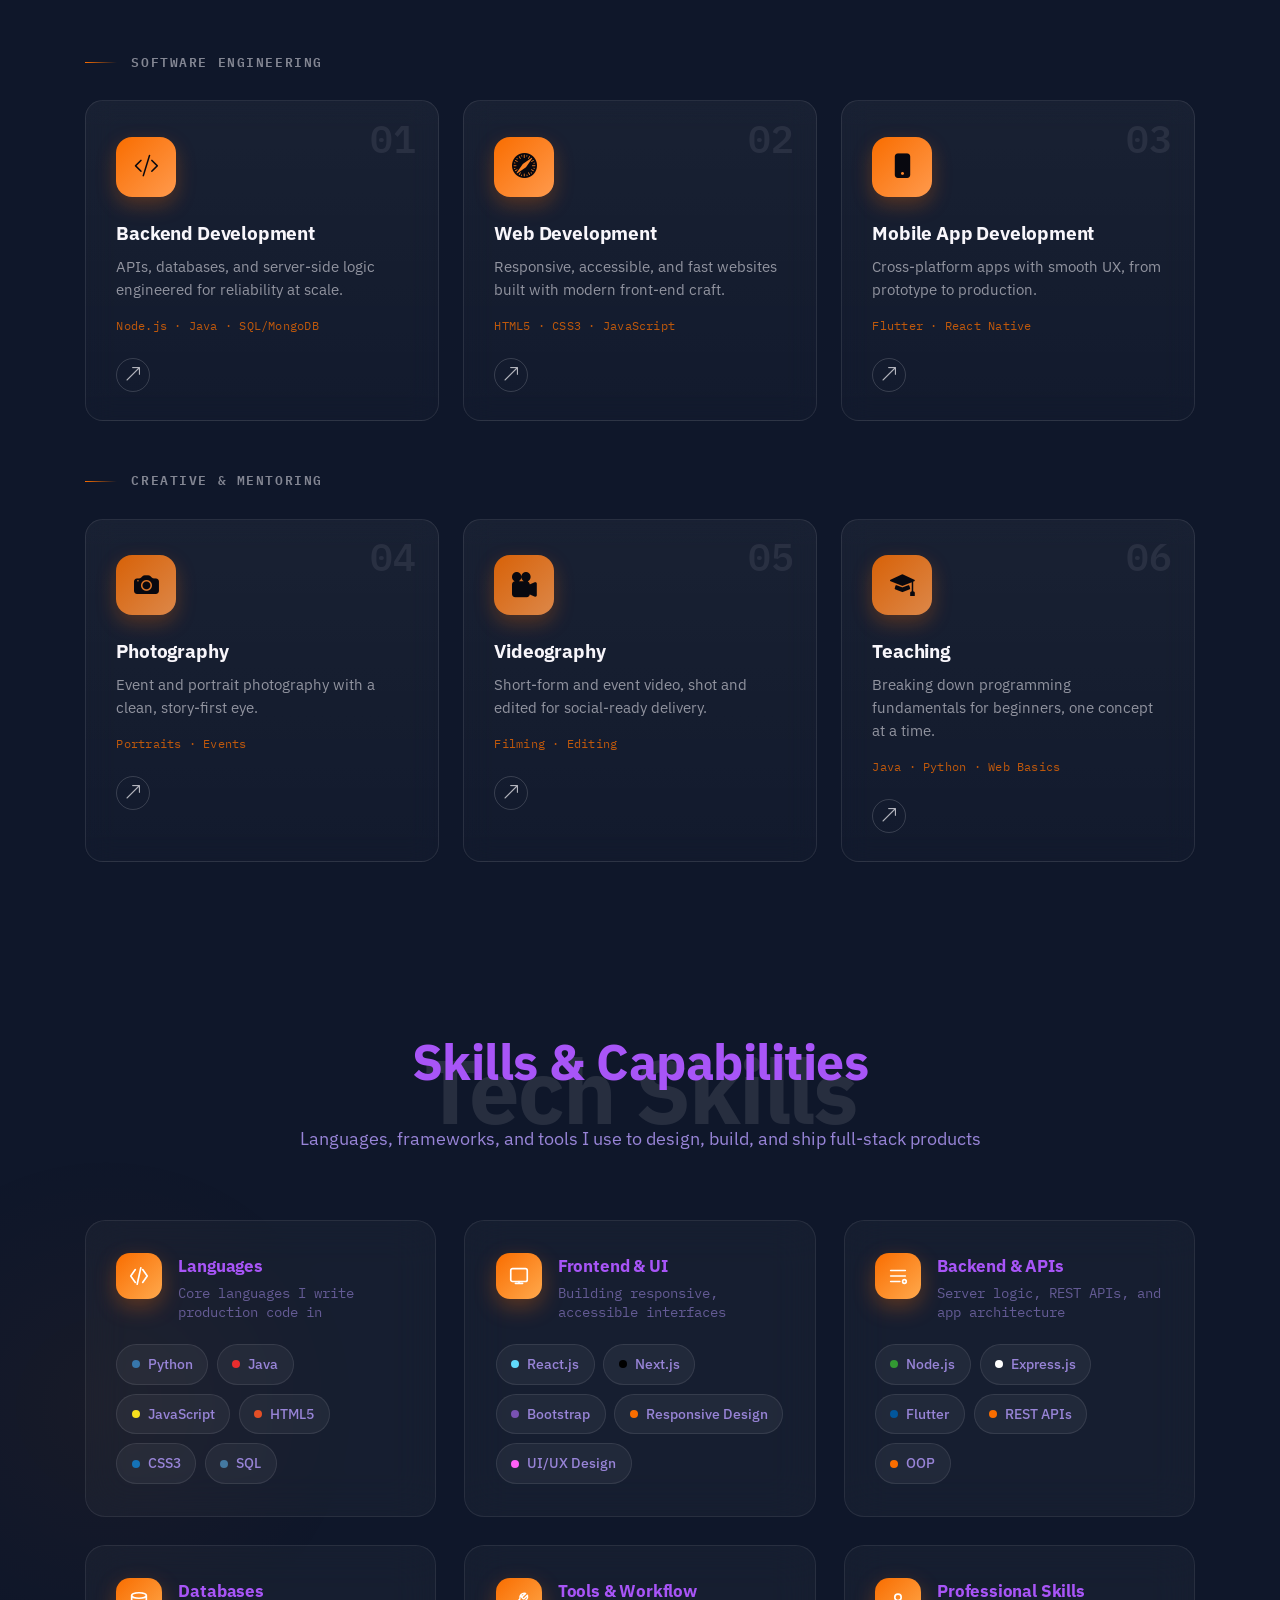
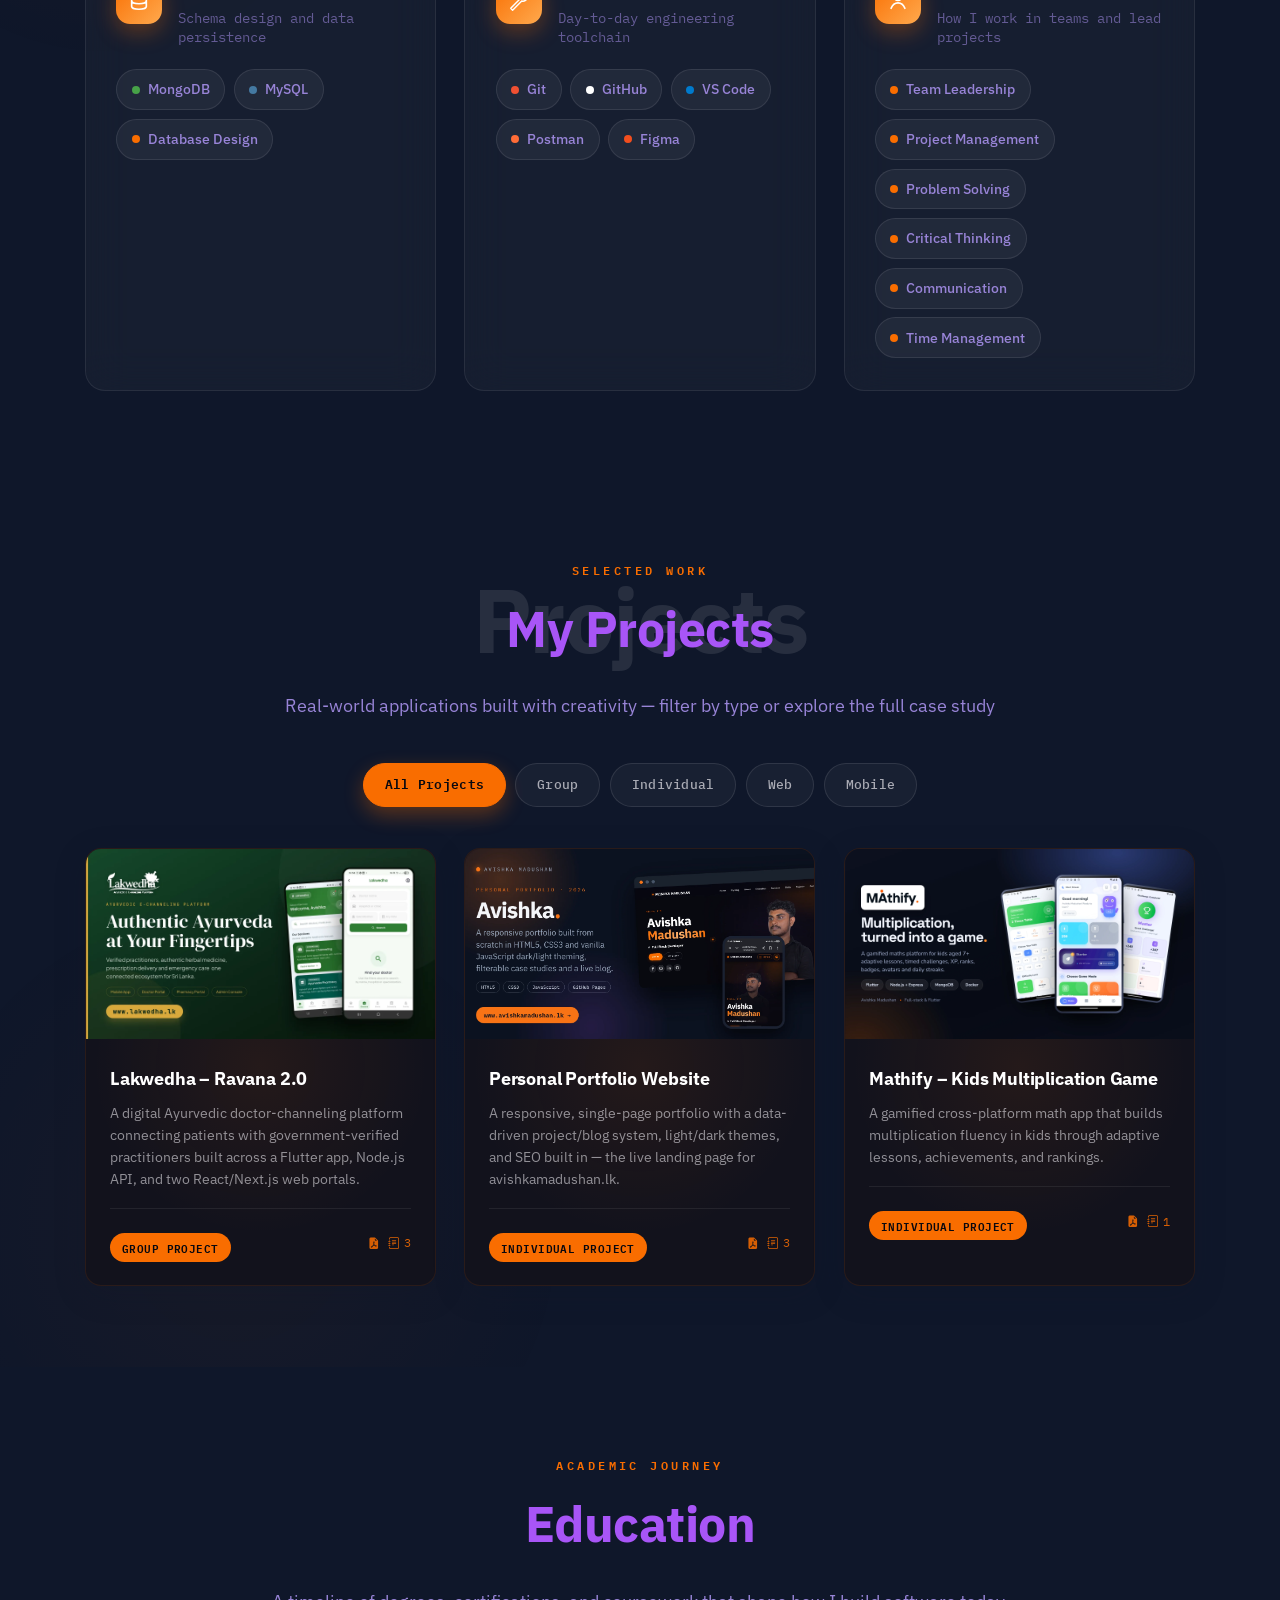
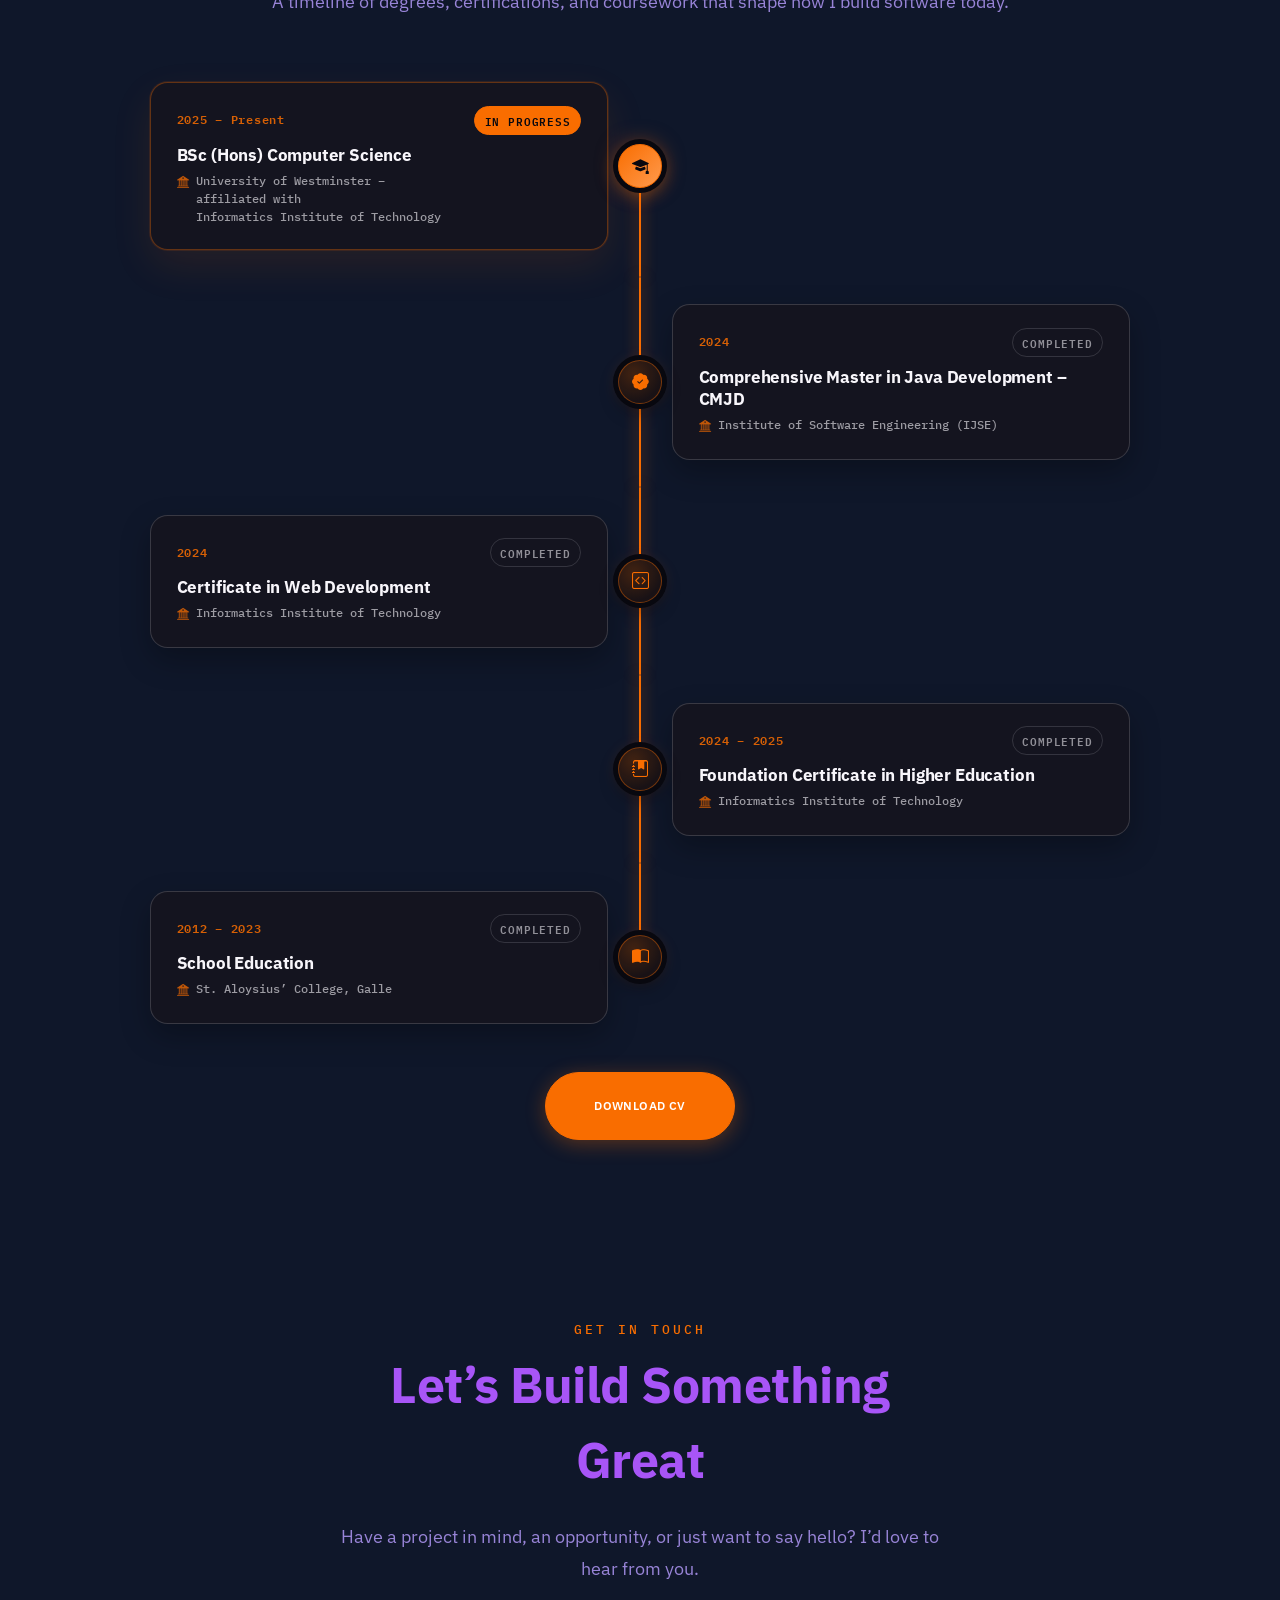
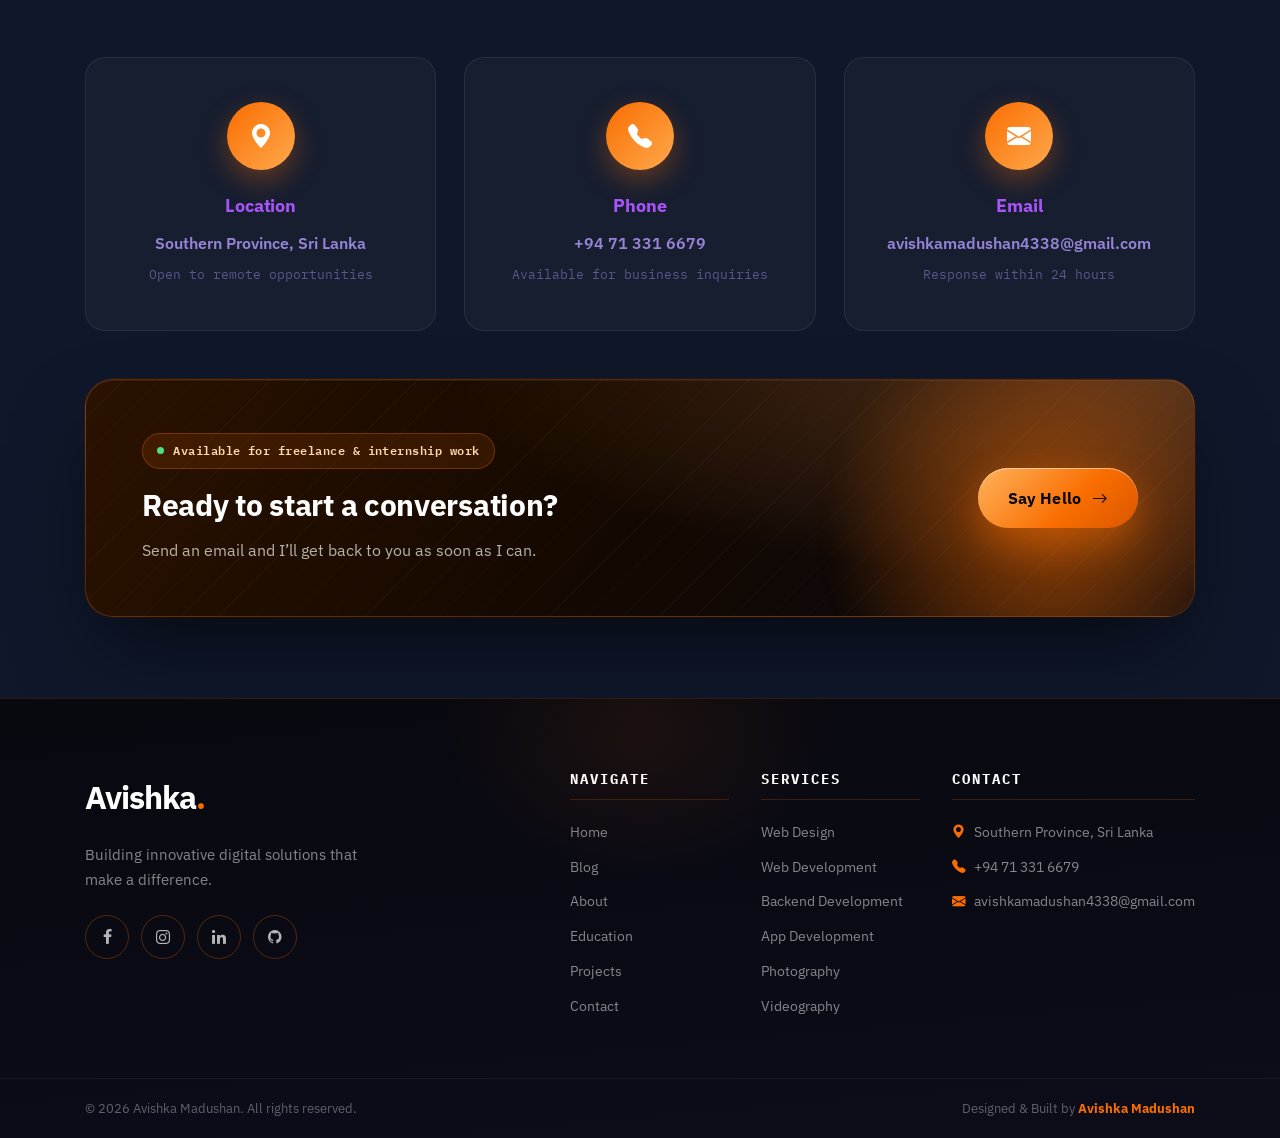
==== commit c23cc509: "Add Portfolio project PDF and expand its overview with real README details Add pdf/portfolio.pdf and" ====
--- a/avishka_madushan/index.html
+++ b/avishka_madushan/index.html
@@ -810,20 +810,26 @@
 				duration: '2026/1 – 2026/2',
 				image: 'images/project-5.webp',
 				gallery: ['images/project-5.webp'],
-				summary: 'A modern, responsive portfolio showcasing skills, projects, and experience.',
-				tech: ['HTML', 'CSS', 'JavaScript', 'GitHub Pages'],
-				description: `A modern, responsive portfolio website to showcase my skills, projects, and experience. Developed using HTML, CSS, JavaScript, and deployed on GitHub Pages.`,
+				summary: 'A responsive, single-page portfolio with a data-driven project/blog system, light/dark themes, and SEO built in — the live landing page for avishkamadushan.lk.',
+				tech: ['HTML5', 'CSS3', 'Bootstrap', 'Vanilla JS', 'jQuery', 'AOS', 'GitHub Pages'],
+				description: `A responsive, single-page personal portfolio built as a static HTML/CSS/JS site with no build step, deployed on GitHub Pages behind a custom domain. All content — projects, blog posts, skills — is data-driven from JS objects inside index.html, so the card grid, filters, and modals stay in sync automatically whenever an entry is added or edited.<br><br>The site includes an animated particle splash screen, a split-layout hero with a rotating role word, an editorial About section with animated stat counters, category-grouped Skills cards, a filterable Projects grid with per-project modal detail views, and a Blog covering write-ups like the IFS industry visit, IIT Career Day, and this portfolio's own build.`,
 				features: [
-					'Responsive Design',
-					'Animated Sections',
-					'Contact Form',
-					'SEO Optimized'
+					'Animated particle splash screen with progress bar',
+					'Split-layout hero with animated mesh background & rotating role word',
+					'Light/dark theme toggle with persisted preference & forced-colors support',
+					'Data-driven Projects grid — filterable (All / Group / Individual / Web / Mobile) with modal detail view, PDF report, and update history per project',
+					'Editorial About section with animated stat counters',
+					'Category-grouped Skills cards (Languages, Frontend & UI, Backend & APIs, Databases, Tools, Professional Skills)',
+					'Blog section with articles & vlogs',
+					'SEO-optimised with Open Graph, Twitter Card, JSON-LD, plus llms.txt for AI/LLM discoverability'
 				],
 				github: 'https://github.com/avishkamadushan4338/Avishka_madushan.git',
 				host: 'https://www.avishkamadushan.lk',
-				pdf: null,
+				pdf: 'pdf/portfolio.pdf',
 				posts: [
-					{ title: 'v1 launched on GitHub Pages', date: 'Feb 2026', excerpt: 'Shipped the first version with responsive layout, scroll animations, and a working contact flow, deployed live on GitHub Pages.' }
+					{ title: 'Data-driven project & blog system', date: 'Jan 2026', excerpt: 'Structured all projects and blog posts as JS data objects inside index.html, so the card grid, filters, and modals render and stay in sync automatically.' },
+					{ title: 'Splash screen, hero & theme system', date: 'Jan 2026', excerpt: 'Built the animated particle splash screen, the split-layout animated hero, and a light/dark theme toggle with persisted preference and forced-colors support.' },
+					{ title: 'v1 launched on GitHub Pages', date: 'Feb 2026', excerpt: 'Shipped the first version with responsive layout, scroll animations, and a working contact flow, deployed live on GitHub Pages behind the avishkamadushan.lk custom domain.' }
 				]
 			},
 			mathgenios: {
